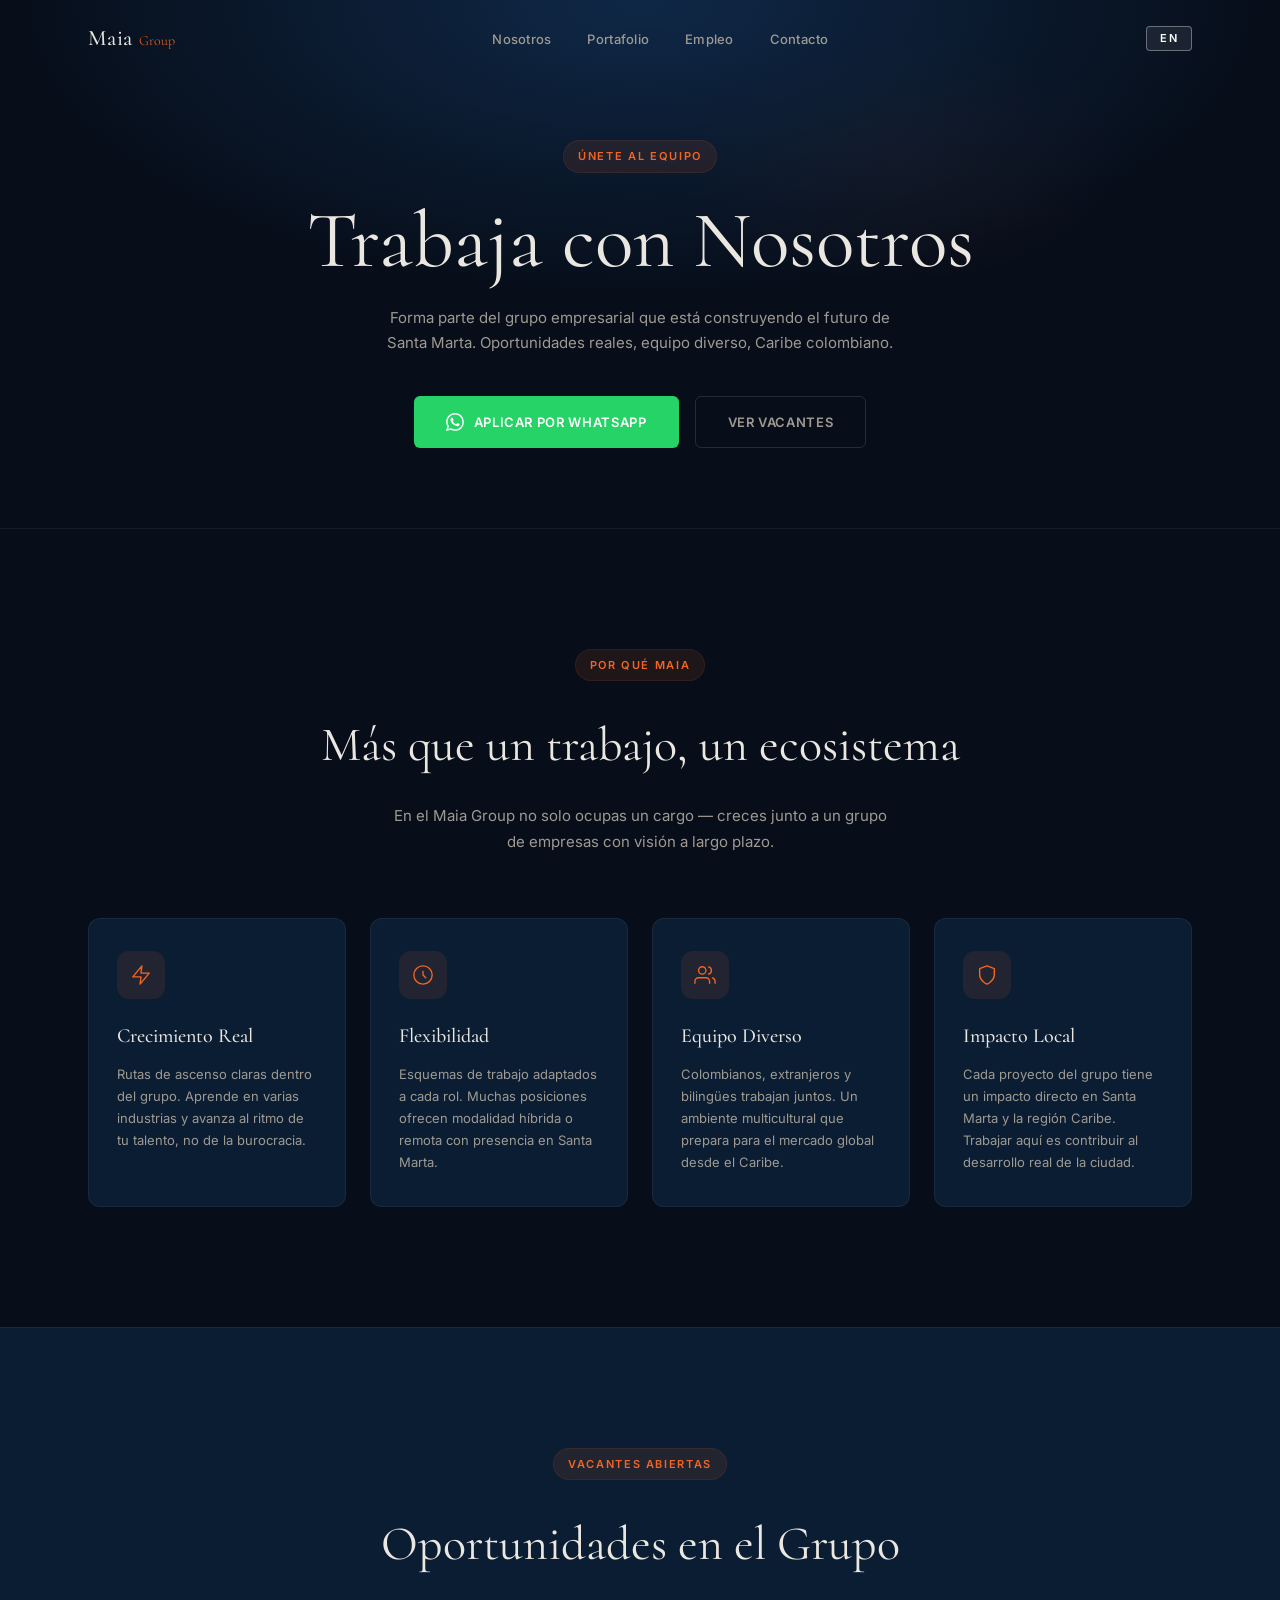
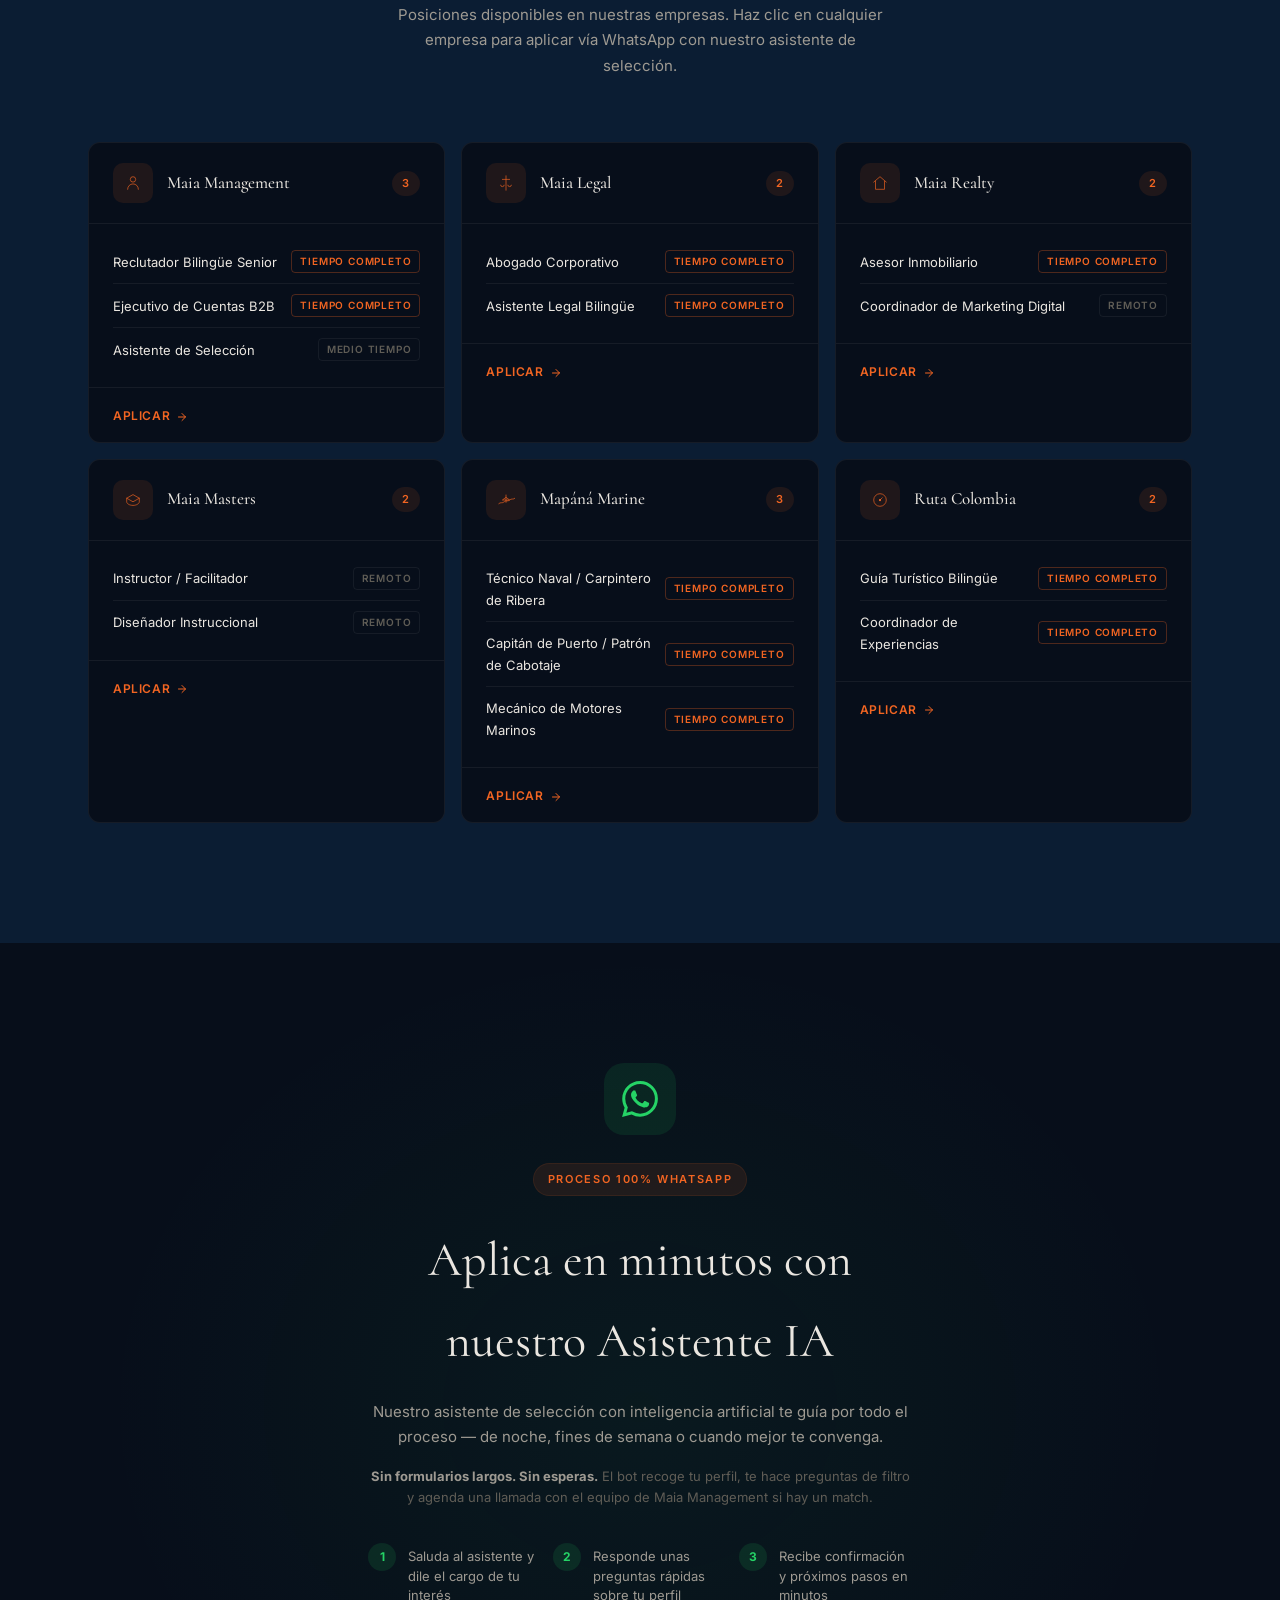
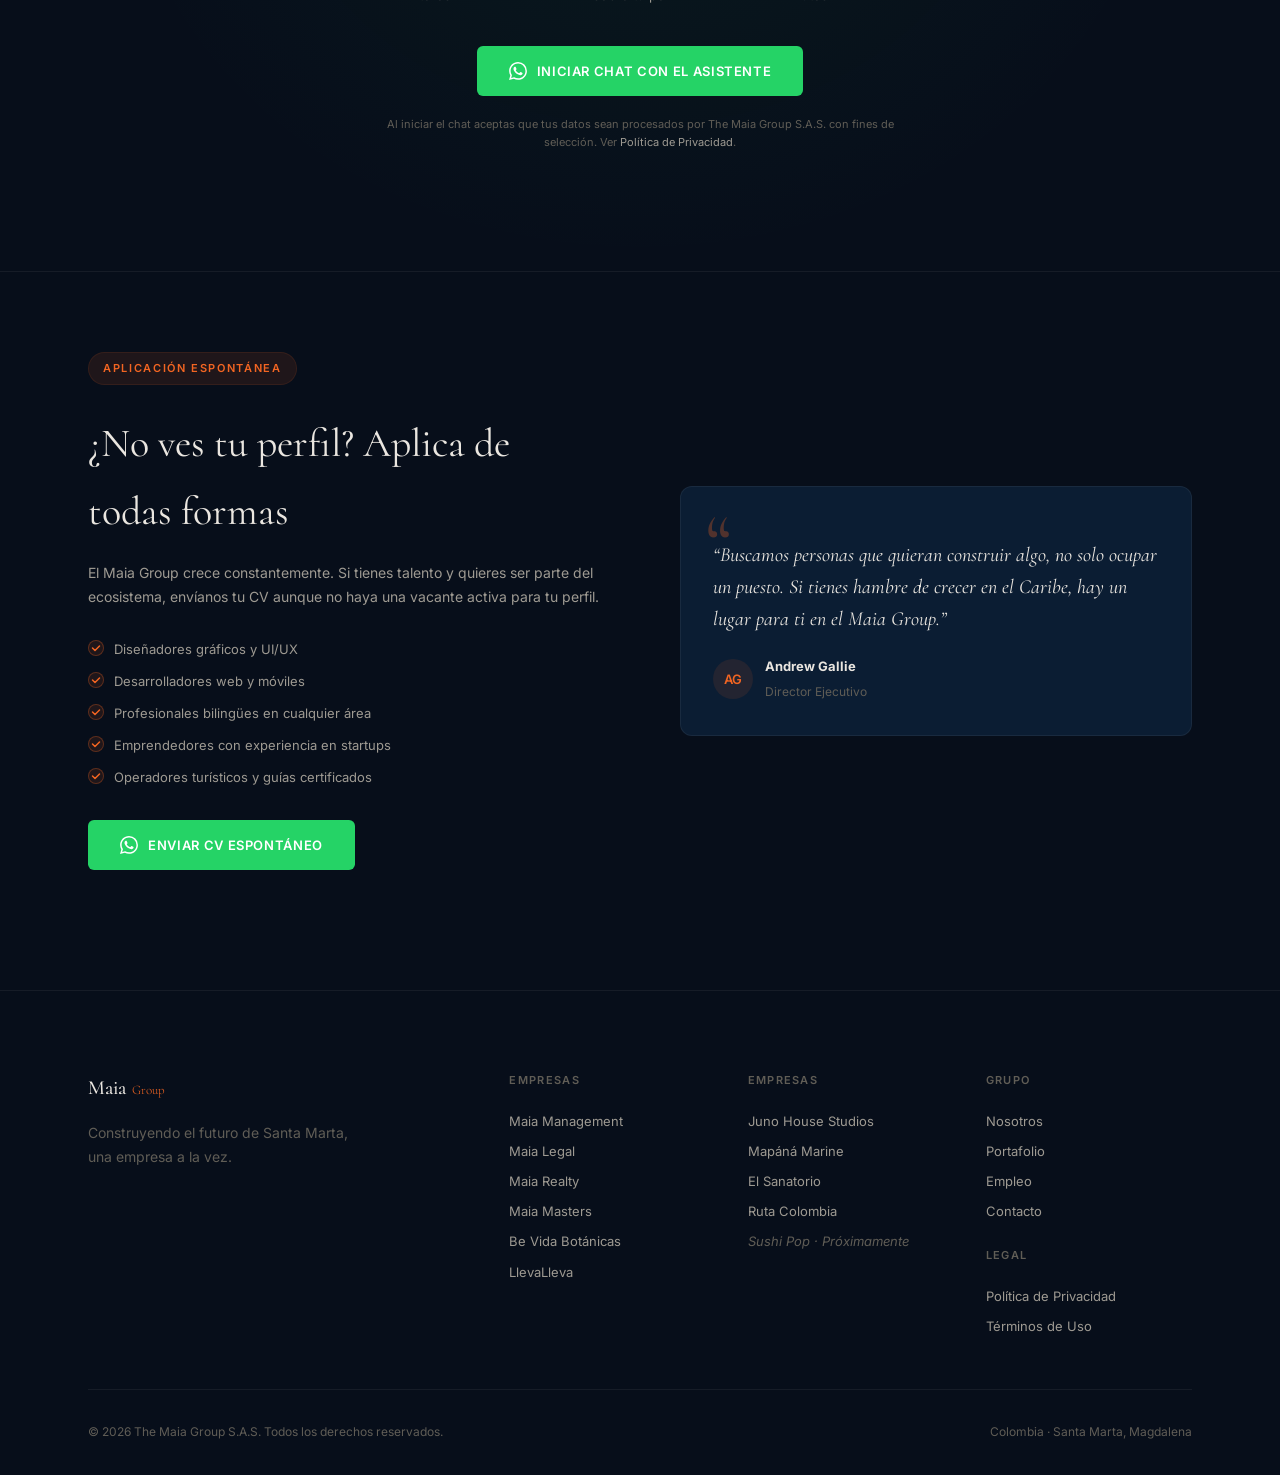
==== careers.html @ a06a13f7 "feat: add portfolio and careers pages - portfolio.html: 12-card grid (11 brands + 1 coming-soon slot" ====
<!DOCTYPE html>
<html lang="es">
<head>
<meta charset="UTF-8">
<meta name="viewport" content="width=device-width, initial-scale=1.0">
<title>Empleo en The Maia Group | Trabaja con Nosotros</title>
<meta name="description" content="Únete al ecosistema empresarial más dinámico de Santa Marta. Vacantes en talento, legal, bienes raíces, náutica, gastronomía, turismo y más. Aplica vía WhatsApp.">
<meta name="robots" content="index, follow">
<meta name="author" content="The Maia Group S.A.S.">
<link rel="canonical" href="https://the-maia-group.com/careers.html">

<meta property="og:type" content="website">
<meta property="og:title" content="Trabaja con Nosotros — The Maia Group">
<meta property="og:description" content="Únete al grupo empresarial que construye el futuro de Santa Marta. Aplica vía WhatsApp en minutos.">
<meta property="og:url" content="https://the-maia-group.com/careers.html">
<meta property="og:site_name" content="The Maia Group">
<meta property="og:locale" content="es_CO">
<meta property="og:locale:alternate" content="en_US">

<link rel="icon" type="image/svg+xml" href="/favicon.svg">
<meta name="theme-color" content="#0B1D33">

<link rel="preconnect" href="https://fonts.googleapis.com">
<link rel="preconnect" href="https://fonts.gstatic.com" crossorigin>
<link href="https://fonts.googleapis.com/css2?family=Cormorant:ital,wght@0,300;0,400;0,500;0,600;1,300;1,400&family=Inter:wght@300;400;500;600&display=swap" rel="stylesheet">
<link rel="stylesheet" href="css/styles.css">

<style>
/* ── Page Hero ────────────────────────────────────── */
.page-hero {
  padding: 140px 0 80px;
  text-align: center;
  position: relative;
  overflow: hidden;
}
.page-hero__bg {
  position: absolute;
  inset: 0;
  background:
    radial-gradient(ellipse 70% 80% at 50% 0%, var(--navy-700) 0%, transparent 70%),
    radial-gradient(ellipse 30% 40% at 70% 30%, rgba(242,101,34,0.05) 0%, transparent 60%),
    var(--surface-0);
  z-index: 0;
}
.page-hero__content {
  position: relative;
  z-index: 1;
}
.page-hero__title {
  font-family: var(--serif);
  font-size: clamp(40px, 7vw, 80px);
  font-weight: 400;
  color: var(--text-primary);
  line-height: 1.1;
  margin-bottom: 20px;
}
.page-hero__sub {
  font-size: 15px;
  color: var(--text-secondary);
  max-width: 540px;
  margin: 0 auto 40px;
  line-height: 1.7;
}
.hero-cta-row {
  display: flex;
  flex-wrap: wrap;
  gap: 16px;
  justify-content: center;
}

/* ── Buttons ──────────────────────────────────────── */
.btn-primary {
  display: inline-flex;
  align-items: center;
  gap: 10px;
  padding: 14px 32px;
  background: var(--orange);
  color: var(--white);
  font-size: 13px;
  font-weight: 600;
  letter-spacing: 0.05em;
  text-transform: uppercase;
  border-radius: 6px;
  transition: background 0.3s;
}
.btn-primary:hover { background: var(--orange-hover); }
.btn-wa {
  display: inline-flex;
  align-items: center;
  gap: 10px;
  padding: 14px 32px;
  background: #25D366;
  color: var(--white);
  font-size: 13px;
  font-weight: 600;
  letter-spacing: 0.05em;
  text-transform: uppercase;
  border-radius: 6px;
  transition: background 0.3s;
}
.btn-wa:hover { background: #1ebe59; }
.btn-wa svg { width: 18px; height: 18px; flex-shrink: 0; }
.btn-secondary {
  display: inline-flex;
  align-items: center;
  gap: 10px;
  padding: 14px 32px;
  border: 1px solid var(--border-hover);
  color: var(--text-secondary);
  font-size: 13px;
  font-weight: 600;
  letter-spacing: 0.05em;
  text-transform: uppercase;
  border-radius: 6px;
  transition: all 0.3s;
}
.btn-secondary:hover { border-color: var(--orange); color: var(--orange); }

/* ── Why Maia ─────────────────────────────────────── */
.why {
  padding: var(--section-pad) 0;
  border-top: 1px solid var(--border-color);
}
.why__header {
  text-align: center;
  margin-bottom: 64px;
}
.why__title {
  font-family: var(--serif);
  font-size: clamp(28px, 4vw, 48px);
  font-weight: 400;
  color: var(--text-primary);
  margin-bottom: 16px;
}
.why__sub {
  font-size: 15px;
  color: var(--text-secondary);
  max-width: 500px;
  margin: 0 auto;
  line-height: 1.7;
}
.why__grid {
  display: grid;
  grid-template-columns: 1fr;
  gap: 24px;
}
@media (min-width: 600px) { .why__grid { grid-template-columns: repeat(2, 1fr); } }
@media (min-width: 1024px) { .why__grid { grid-template-columns: repeat(4, 1fr); } }
.why-card {
  padding: 32px 28px;
  background: var(--surface-1);
  border: 1px solid var(--border-color);
  border-radius: 12px;
  transition: all 0.3s;
}
.why-card:hover {
  border-color: var(--border-hover);
  transform: translateY(-4px);
}
.why-card__icon {
  width: 48px;
  height: 48px;
  border-radius: 12px;
  background: var(--orange-dim);
  color: var(--orange);
  display: flex;
  align-items: center;
  justify-content: center;
  margin-bottom: 20px;
}
.why-card__icon svg { width: 22px; height: 22px; }
.why-card__title {
  font-family: var(--serif);
  font-size: 20px;
  font-weight: 500;
  color: var(--text-primary);
  margin-bottom: 10px;
}
.why-card__text {
  font-size: 13px;
  color: var(--text-secondary);
  line-height: 1.7;
}

/* ── Openings ─────────────────────────────────────── */
.openings {
  padding: var(--section-pad) 0;
  background: var(--surface-1);
  border-top: 1px solid var(--border-color);
}
.openings__header {
  text-align: center;
  margin-bottom: 64px;
}
.openings__title {
  font-family: var(--serif);
  font-size: clamp(28px, 4vw, 48px);
  font-weight: 400;
  color: var(--text-primary);
  margin-bottom: 16px;
}
.openings__sub {
  font-size: 15px;
  color: var(--text-secondary);
  max-width: 500px;
  margin: 0 auto;
  line-height: 1.7;
}
.openings__grid {
  display: grid;
  grid-template-columns: 1fr;
  gap: 16px;
}
@media (min-width: 768px) { .openings__grid { grid-template-columns: repeat(2, 1fr); } }
@media (min-width: 1024px) { .openings__grid { grid-template-columns: repeat(3, 1fr); } }

.company-jobs {
  background: var(--surface-0);
  border: 1px solid var(--border-color);
  border-radius: 12px;
  overflow: hidden;
  transition: border-color 0.3s;
}
.company-jobs:hover { border-color: var(--border-hover); }
.company-jobs__head {
  display: flex;
  align-items: center;
  gap: 14px;
  padding: 20px 24px;
  border-bottom: 1px solid var(--border-color);
}
.company-jobs__icon {
  width: 40px;
  height: 40px;
  border-radius: 10px;
  background: var(--orange-dim);
  color: var(--orange);
  display: flex;
  align-items: center;
  justify-content: center;
  flex-shrink: 0;
}
.company-jobs__icon svg { width: 18px; height: 18px; }
.company-jobs__name {
  font-family: var(--serif);
  font-size: 17px;
  font-weight: 500;
  color: var(--text-primary);
  flex: 1;
}
.company-jobs__count {
  font-size: 11px;
  font-weight: 600;
  text-transform: uppercase;
  letter-spacing: 0.1em;
  color: var(--orange);
  padding: 3px 10px;
  background: var(--orange-dim);
  border-radius: 20px;
}
.company-jobs__list {
  padding: 16px 24px;
}
.job-item {
  display: flex;
  align-items: center;
  justify-content: space-between;
  padding: 10px 0;
  border-bottom: 1px solid var(--border-color);
  gap: 12px;
}
.job-item:last-child { border-bottom: none; }
.job-item__title {
  font-size: 13px;
  color: var(--text-primary);
  flex: 1;
}
.job-item__type {
  font-size: 10px;
  font-weight: 600;
  text-transform: uppercase;
  letter-spacing: 0.08em;
  color: var(--text-muted);
  padding: 2px 8px;
  border: 1px solid var(--border-color);
  border-radius: 4px;
  flex-shrink: 0;
}
.job-item__type--full { color: var(--orange); border-color: rgba(242,101,34,0.3); }
.company-jobs__footer {
  padding: 14px 24px;
  border-top: 1px solid var(--border-color);
}
.company-jobs__apply {
  display: inline-flex;
  align-items: center;
  gap: 6px;
  font-size: 12px;
  font-weight: 600;
  letter-spacing: 0.05em;
  text-transform: uppercase;
  color: var(--orange);
  transition: gap 0.3s;
}
.company-jobs__apply:hover { gap: 10px; }
.company-jobs__apply svg { width: 12px; height: 12px; }

/* ── WhatsApp CTA ─────────────────────────────────── */
.wa-cta {
  padding: var(--section-pad) 0;
  text-align: center;
  position: relative;
  overflow: hidden;
}
.wa-cta__bg {
  position: absolute;
  inset: 0;
  background: radial-gradient(ellipse 60% 70% at 50% 50%, rgba(37,211,102,0.06) 0%, transparent 70%), var(--surface-0);
  z-index: 0;
}
.wa-cta__inner {
  position: relative;
  z-index: 1;
  max-width: 640px;
  margin: 0 auto;
}
.wa-cta__icon {
  width: 72px;
  height: 72px;
  border-radius: 20px;
  background: rgba(37,211,102,0.1);
  color: #25D366;
  display: flex;
  align-items: center;
  justify-content: center;
  margin: 0 auto 28px;
}
.wa-cta__icon svg { width: 36px; height: 36px; }
.wa-cta__title {
  font-family: var(--serif);
  font-size: clamp(28px, 4vw, 48px);
  font-weight: 400;
  color: var(--text-primary);
  margin-bottom: 16px;
}
.wa-cta__sub {
  font-size: 15px;
  color: var(--text-secondary);
  line-height: 1.7;
  margin-bottom: 16px;
}
.wa-cta__note {
  font-size: 13px;
  color: var(--text-muted);
  line-height: 1.6;
  margin-bottom: 36px;
}
.wa-cta__note strong { color: var(--text-secondary); }
.wa-cta__steps {
  display: flex;
  flex-direction: column;
  gap: 12px;
  margin-bottom: 40px;
  text-align: left;
}
@media (min-width: 540px) {
  .wa-cta__steps { flex-direction: row; justify-content: center; }
}
.wa-step {
  display: flex;
  align-items: flex-start;
  gap: 12px;
  flex: 1;
  max-width: 180px;
}
.wa-step__num {
  flex-shrink: 0;
  width: 28px;
  height: 28px;
  border-radius: 50%;
  background: rgba(37,211,102,0.12);
  color: #25D366;
  font-size: 12px;
  font-weight: 700;
  display: flex;
  align-items: center;
  justify-content: center;
}
.wa-step__text {
  font-size: 13px;
  color: var(--text-secondary);
  line-height: 1.5;
  padding-top: 4px;
}
.wa-cta__disclaimer {
  font-size: 11px;
  color: var(--text-muted);
  margin-top: 20px;
  line-height: 1.6;
}

/* ── Open Application ─────────────────────────────── */
.open-app {
  padding: 80px 0 var(--section-pad);
  border-top: 1px solid var(--border-color);
}
.open-app__grid {
  display: grid;
  gap: 48px;
}
@media (min-width: 768px) {
  .open-app__grid {
    grid-template-columns: 1fr 1fr;
    gap: 80px;
    align-items: center;
  }
}
.open-app__content {}
.open-app__title {
  font-family: var(--serif);
  font-size: clamp(26px, 3.5vw, 40px);
  font-weight: 400;
  color: var(--text-primary);
  margin-bottom: 16px;
}
.open-app__text {
  font-size: 14px;
  color: var(--text-secondary);
  line-height: 1.75;
  margin-bottom: 28px;
}
.open-app__checklist {
  list-style: none;
  display: flex;
  flex-direction: column;
  gap: 10px;
  margin-bottom: 32px;
}
.open-app__checklist li {
  display: flex;
  align-items: flex-start;
  gap: 10px;
  font-size: 13px;
  color: var(--text-secondary);
}
.open-app__checklist li::before {
  content: '';
  flex-shrink: 0;
  width: 16px;
  height: 16px;
  border-radius: 50%;
  background: var(--orange-dim);
  border: 1px solid rgba(242,101,34,0.3);
  margin-top: 2px;
  background-image: url("data:image/svg+xml,%3Csvg viewBox='0 0 12 12' fill='none' xmlns='http://www.w3.org/2000/svg'%3E%3Cpath d='M2.5 6l2.5 2.5 4.5-4.5' stroke='%23F26522' stroke-width='1.5' stroke-linecap='round' stroke-linejoin='round'/%3E%3C/svg%3E");
  background-size: 12px 12px;
  background-position: center;
  background-repeat: no-repeat;
}
.open-app__quote {
  padding: 32px;
  background: var(--surface-1);
  border: 1px solid var(--border-color);
  border-radius: 12px;
  position: relative;
}
.open-app__quote::before {
  content: '\201C';
  font-family: var(--serif);
  font-size: 80px;
  line-height: 1;
  color: var(--orange);
  opacity: 0.3;
  position: absolute;
  top: 16px;
  left: 24px;
}
.open-app__quote-text {
  font-family: var(--serif);
  font-size: 20px;
  font-weight: 400;
  font-style: italic;
  color: var(--text-primary);
  line-height: 1.6;
  margin-bottom: 20px;
  padding-top: 20px;
}
.open-app__quote-author {
  display: flex;
  align-items: center;
  gap: 12px;
}
.open-app__quote-avatar {
  width: 40px;
  height: 40px;
  border-radius: 50%;
  background: var(--orange-dim);
  color: var(--orange);
  font-size: 13px;
  font-weight: 600;
  display: flex;
  align-items: center;
  justify-content: center;
  font-family: var(--sans);
}
.open-app__quote-info strong {
  display: block;
  font-size: 13px;
  color: var(--text-primary);
}
.open-app__quote-info span {
  font-size: 12px;
  color: var(--text-muted);
}
</style>
</head>
<body>

<!-- Navigation -->
<nav class="nav" id="nav">
  <div class="nav__inner">
    <a href="/" class="nav__logo">
      <span class="nav__logo-the">The</span>
      <span class="nav__logo-maia">Maia</span>
      <span class="nav__logo-group">Group</span>
    </a>
    <div class="nav__links" id="navLinks">
      <a href="/#nosotros" class="nav__link" data-i18n="nav.about">Nosotros</a>
      <a href="/portfolio.html" class="nav__link" data-i18n="nav.portfolio">Portafolio</a>
      <a href="/careers.html" class="nav__link nav__link--active" data-i18n="nav.careers">Empleo</a>
      <a href="/#contacto" class="nav__link" data-i18n="nav.contact">Contacto</a>
    </div>
    <div class="nav__actions">
      <button class="nav__lang" id="langToggle" aria-label="Switch language">EN</button>
      <button class="nav__toggle" id="navToggle" aria-label="Abrir menú">
        <span></span><span></span><span></span>
      </button>
    </div>
  </div>
</nav>

<!-- Page Hero -->
<header class="page-hero">
  <div class="page-hero__bg"></div>
  <div class="page-hero__content container">
    <span class="section-tag" data-i18n="careers.tag">Únete al Equipo</span>
    <h1 class="page-hero__title" data-i18n="careers.title">Trabaja con Nosotros</h1>
    <p class="page-hero__sub" data-i18n="careers.sub">Forma parte del grupo empresarial que está construyendo el futuro de Santa Marta. Oportunidades reales, equipo diverso, Caribe colombiano.</p>
    <div class="hero-cta-row">
      <a href="#aplicar" class="btn-wa" id="heroWaBtn">
        <svg viewBox="0 0 24 24" fill="currentColor" xmlns="http://www.w3.org/2000/svg">
          <path d="M17.472 14.382c-.297-.149-1.758-.867-2.03-.967-.273-.099-.471-.148-.67.15-.197.297-.767.966-.94 1.164-.173.199-.347.223-.644.075-.297-.15-1.255-.463-2.39-1.475-.883-.788-1.48-1.761-1.653-2.059-.173-.297-.018-.458.13-.606.134-.133.298-.347.446-.52.149-.174.198-.298.298-.497.099-.198.05-.371-.025-.52-.075-.149-.669-1.612-.916-2.207-.242-.579-.487-.5-.669-.51-.173-.008-.371-.01-.57-.01-.198 0-.52.074-.792.372-.272.297-1.04 1.016-1.04 2.479 0 1.462 1.065 2.875 1.213 3.074.149.198 2.096 3.2 5.077 4.487.709.306 1.262.489 1.694.625.712.227 1.36.195 1.871.118.571-.085 1.758-.719 2.006-1.413.248-.694.248-1.289.173-1.413-.074-.124-.272-.198-.57-.347m-5.421 7.403h-.004a9.87 9.87 0 01-5.031-1.378l-.361-.214-3.741.982.998-3.648-.235-.374a9.86 9.86 0 01-1.51-5.26c.001-5.45 4.436-9.884 9.888-9.884 2.64 0 5.122 1.03 6.988 2.898a9.825 9.825 0 012.893 6.994c-.003 5.45-4.437 9.884-9.885 9.884m8.413-18.297A11.815 11.815 0 0012.05 0C5.495 0 .16 5.335.157 11.892c0 2.096.547 4.142 1.588 5.945L.057 24l6.305-1.654a11.882 11.882 0 005.683 1.448h.005c6.554 0 11.89-5.335 11.893-11.893a11.821 11.821 0 00-3.48-8.413z"/>
        </svg>
        <span data-i18n="careers.cta.wa">Aplicar por WhatsApp</span>
      </a>
      <a href="#vacantes" class="btn-secondary">
        <span data-i18n="careers.cta.browse">Ver Vacantes</span>
      </a>
    </div>
  </div>
</header>

<!-- Why Maia -->
<section class="why" id="por-que">
  <div class="container">
    <div class="why__header">
      <span class="section-tag" data-i18n="why.tag">Por Qué Maia</span>
      <h2 class="why__title" data-i18n="why.title">Más que un trabajo, un ecosistema</h2>
      <p class="why__sub" data-i18n="why.sub">En el Maia Group no solo ocupas un cargo — creces junto a un grupo de empresas con visión a largo plazo.</p>
    </div>
    <div class="why__grid">

      <div class="why-card">
        <div class="why-card__icon">
          <svg viewBox="0 0 24 24" fill="none" stroke="currentColor" stroke-width="1.5" stroke-linecap="round" stroke-linejoin="round">
            <path d="M13 2L3 14h9l-1 8 10-12h-9l1-8z"/>
          </svg>
        </div>
        <h3 class="why-card__title" data-i18n="why.card1.title">Crecimiento Real</h3>
        <p class="why-card__text" data-i18n="why.card1.text">Rutas de ascenso claras dentro del grupo. Aprende en varias industrias y avanza al ritmo de tu talento, no de la burocracia.</p>
      </div>

      <div class="why-card">
        <div class="why-card__icon">
          <svg viewBox="0 0 24 24" fill="none" stroke="currentColor" stroke-width="1.5" stroke-linecap="round" stroke-linejoin="round">
            <circle cx="12" cy="12" r="10"/>
            <path d="M12 8v4l3 3"/>
          </svg>
        </div>
        <h3 class="why-card__title" data-i18n="why.card2.title">Flexibilidad</h3>
        <p class="why-card__text" data-i18n="why.card2.text">Esquemas de trabajo adaptados a cada rol. Muchas posiciones ofrecen modalidad híbrida o remota con presencia en Santa Marta.</p>
      </div>

      <div class="why-card">
        <div class="why-card__icon">
          <svg viewBox="0 0 24 24" fill="none" stroke="currentColor" stroke-width="1.5" stroke-linecap="round" stroke-linejoin="round">
            <path d="M17 21v-2a4 4 0 00-4-4H5a4 4 0 00-4 4v2"/>
            <circle cx="9" cy="7" r="4"/>
            <path d="M23 21v-2a4 4 0 00-3-3.87M16 3.13a4 4 0 010 7.75"/>
          </svg>
        </div>
        <h3 class="why-card__title" data-i18n="why.card3.title">Equipo Diverso</h3>
        <p class="why-card__text" data-i18n="why.card3.text">Colombianos, extranjeros y bilingües trabajan juntos. Un ambiente multicultural que prepara para el mercado global desde el Caribe.</p>
      </div>

      <div class="why-card">
        <div class="why-card__icon">
          <svg viewBox="0 0 24 24" fill="none" stroke="currentColor" stroke-width="1.5" stroke-linecap="round" stroke-linejoin="round">
            <path d="M12 22s8-4 8-10V5l-8-3-8 3v7c0 6 8 10 8 10z"/>
          </svg>
        </div>
        <h3 class="why-card__title" data-i18n="why.card4.title">Impacto Local</h3>
        <p class="why-card__text" data-i18n="why.card4.text">Cada proyecto del grupo tiene un impacto directo en Santa Marta y la región Caribe. Trabajar aquí es contribuir al desarrollo real de la ciudad.</p>
      </div>

    </div>
  </div>
</section>

<!-- Job Openings -->
<section class="openings" id="vacantes">
  <div class="container">
    <div class="openings__header">
      <span class="section-tag" data-i18n="openings.tag">Vacantes Abiertas</span>
      <h2 class="openings__title" data-i18n="openings.title">Oportunidades en el Grupo</h2>
      <p class="openings__sub" data-i18n="openings.sub">Posiciones disponibles en nuestras empresas. Haz clic en cualquier empresa para aplicar vía WhatsApp con nuestro asistente de selección.</p>
    </div>
    <div class="openings__grid">

      <!-- Maia Management -->
      <div class="company-jobs">
        <div class="company-jobs__head">
          <div class="company-jobs__icon">
            <svg viewBox="0 0 40 40" fill="none"><circle cx="20" cy="12" r="6" stroke="currentColor" stroke-width="1.5"/><path d="M8 34c0-6.627 5.373-12 12-12s12 5.373 12 12" stroke="currentColor" stroke-width="1.5" stroke-linecap="round"/></svg>
          </div>
          <span class="company-jobs__name">Maia Management</span>
          <span class="company-jobs__count">3</span>
        </div>
        <div class="company-jobs__list">
          <div class="job-item">
            <span class="job-item__title" data-i18n="job.mgmt.1">Reclutador Bilingüe Senior</span>
            <span class="job-item__type job-item__type--full" data-i18n="job.type.full">Tiempo Completo</span>
          </div>
          <div class="job-item">
            <span class="job-item__title" data-i18n="job.mgmt.2">Ejecutivo de Cuentas B2B</span>
            <span class="job-item__type job-item__type--full" data-i18n="job.type.full">Tiempo Completo</span>
          </div>
          <div class="job-item">
            <span class="job-item__title" data-i18n="job.mgmt.3">Asistente de Selección</span>
            <span class="job-item__type" data-i18n="job.type.part">Medio Tiempo</span>
          </div>
        </div>
        <div class="company-jobs__footer">
          <a href="#aplicar" class="company-jobs__apply">
            <span data-i18n="openings.apply">Aplicar</span>
            <svg viewBox="0 0 24 24" fill="none" stroke="currentColor" stroke-width="2" stroke-linecap="round" stroke-linejoin="round"><path d="M5 12h14M12 5l7 7-7 7"/></svg>
          </a>
        </div>
      </div>

      <!-- Maia Legal -->
      <div class="company-jobs">
        <div class="company-jobs__head">
          <div class="company-jobs__icon">
            <svg viewBox="0 0 40 40" fill="none"><path d="M20 4v32M12 12h16" stroke="currentColor" stroke-width="1.5" stroke-linecap="round"/><path d="M8 24a4 4 0 008 0M24 24a4 4 0 008 0" stroke="currentColor" stroke-width="1.5"/></svg>
          </div>
          <span class="company-jobs__name">Maia Legal</span>
          <span class="company-jobs__count">2</span>
        </div>
        <div class="company-jobs__list">
          <div class="job-item">
            <span class="job-item__title" data-i18n="job.legal.1">Abogado Corporativo</span>
            <span class="job-item__type job-item__type--full" data-i18n="job.type.full">Tiempo Completo</span>
          </div>
          <div class="job-item">
            <span class="job-item__title" data-i18n="job.legal.2">Asistente Legal Bilingüe</span>
            <span class="job-item__type job-item__type--full" data-i18n="job.type.full">Tiempo Completo</span>
          </div>
        </div>
        <div class="company-jobs__footer">
          <a href="#aplicar" class="company-jobs__apply">
            <span data-i18n="openings.apply">Aplicar</span>
            <svg viewBox="0 0 24 24" fill="none" stroke="currentColor" stroke-width="2" stroke-linecap="round" stroke-linejoin="round"><path d="M5 12h14M12 5l7 7-7 7"/></svg>
          </a>
        </div>
      </div>

      <!-- Maia Realty -->
      <div class="company-jobs">
        <div class="company-jobs__head">
          <div class="company-jobs__icon">
            <svg viewBox="0 0 40 40" fill="none"><path d="M6 18L20 6l14 12" stroke="currentColor" stroke-width="1.5" stroke-linecap="round" stroke-linejoin="round"/><path d="M10 16v18h20V16" stroke="currentColor" stroke-width="1.5" stroke-linecap="round"/></svg>
          </div>
          <span class="company-jobs__name">Maia Realty</span>
          <span class="company-jobs__count">2</span>
        </div>
        <div class="company-jobs__list">
          <div class="job-item">
            <span class="job-item__title" data-i18n="job.realty.1">Asesor Inmobiliario</span>
            <span class="job-item__type job-item__type--full" data-i18n="job.type.full">Tiempo Completo</span>
          </div>
          <div class="job-item">
            <span class="job-item__title" data-i18n="job.realty.2">Coordinador de Marketing Digital</span>
            <span class="job-item__type" data-i18n="job.type.remote">Remoto</span>
          </div>
        </div>
        <div class="company-jobs__footer">
          <a href="#aplicar" class="company-jobs__apply">
            <span data-i18n="openings.apply">Aplicar</span>
            <svg viewBox="0 0 24 24" fill="none" stroke="currentColor" stroke-width="2" stroke-linecap="round" stroke-linejoin="round"><path d="M5 12h14M12 5l7 7-7 7"/></svg>
          </a>
        </div>
      </div>

      <!-- Maia Masters -->
      <div class="company-jobs">
        <div class="company-jobs__head">
          <div class="company-jobs__icon">
            <svg viewBox="0 0 40 40" fill="none"><path d="M20 8l-14 8 14 8 14-8-14-8z" stroke="currentColor" stroke-width="1.5" stroke-linejoin="round"/><path d="M6 16v8c0 4 6.268 8 14 8s14-4 14-8v-8" stroke="currentColor" stroke-width="1.5" stroke-linecap="round"/></svg>
          </div>
          <span class="company-jobs__name">Maia Masters</span>
          <span class="company-jobs__count">2</span>
        </div>
        <div class="company-jobs__list">
          <div class="job-item">
            <span class="job-item__title" data-i18n="job.masters.1">Instructor / Facilitador</span>
            <span class="job-item__type" data-i18n="job.type.remote">Remoto</span>
          </div>
          <div class="job-item">
            <span class="job-item__title" data-i18n="job.masters.2">Diseñador Instruccional</span>
            <span class="job-item__type" data-i18n="job.type.remote">Remoto</span>
          </div>
        </div>
        <div class="company-jobs__footer">
          <a href="#aplicar" class="company-jobs__apply">
            <span data-i18n="openings.apply">Aplicar</span>
            <svg viewBox="0 0 24 24" fill="none" stroke="currentColor" stroke-width="2" stroke-linecap="round" stroke-linejoin="round"><path d="M5 12h14M12 5l7 7-7 7"/></svg>
          </a>
        </div>
      </div>

      <!-- Mapaná Marine -->
      <div class="company-jobs">
        <div class="company-jobs__head">
          <div class="company-jobs__icon">
            <svg viewBox="0 0 40 40" fill="none"><path d="M4 28c4-4 8 0 12-4s8 0 12-4 8 0 12-4" stroke="currentColor" stroke-width="1.5" stroke-linecap="round"/><path d="M20 8v18M20 14l8 6H12l8-6z" stroke="currentColor" stroke-width="1.5" stroke-linejoin="round"/></svg>
          </div>
          <span class="company-jobs__name">Mapa&#769;na&#769; Marine</span>
          <span class="company-jobs__count">3</span>
        </div>
        <div class="company-jobs__list">
          <div class="job-item">
            <span class="job-item__title" data-i18n="job.marine.1">Técnico Naval / Carpintero de Ribera</span>
            <span class="job-item__type job-item__type--full" data-i18n="job.type.full">Tiempo Completo</span>
          </div>
          <div class="job-item">
            <span class="job-item__title" data-i18n="job.marine.2">Capitán de Puerto / Patrón de Cabotaje</span>
            <span class="job-item__type job-item__type--full" data-i18n="job.type.full">Tiempo Completo</span>
          </div>
          <div class="job-item">
            <span class="job-item__title" data-i18n="job.marine.3">Mecánico de Motores Marinos</span>
            <span class="job-item__type job-item__type--full" data-i18n="job.type.full">Tiempo Completo</span>
          </div>
        </div>
        <div class="company-jobs__footer">
          <a href="#aplicar" class="company-jobs__apply">
            <span data-i18n="openings.apply">Aplicar</span>
            <svg viewBox="0 0 24 24" fill="none" stroke="currentColor" stroke-width="2" stroke-linecap="round" stroke-linejoin="round"><path d="M5 12h14M12 5l7 7-7 7"/></svg>
          </a>
        </div>
      </div>

      <!-- Ruta Colombia -->
      <div class="company-jobs">
        <div class="company-jobs__head">
          <div class="company-jobs__icon">
            <svg viewBox="0 0 40 40" fill="none"><circle cx="20" cy="20" r="14" stroke="currentColor" stroke-width="1.5"/><circle cx="20" cy="20" r="2.5" fill="currentColor"/><path d="M20 20l5-5" stroke="currentColor" stroke-width="1.5" stroke-linecap="round"/></svg>
          </div>
          <span class="company-jobs__name">Ruta Colombia</span>
          <span class="company-jobs__count">2</span>
        </div>
        <div class="company-jobs__list">
          <div class="job-item">
            <span class="job-item__title" data-i18n="job.ruta.1">Guía Turístico Bilingüe</span>
            <span class="job-item__type job-item__type--full" data-i18n="job.type.full">Tiempo Completo</span>
          </div>
          <div class="job-item">
            <span class="job-item__title" data-i18n="job.ruta.2">Coordinador de Experiencias</span>
            <span class="job-item__type job-item__type--full" data-i18n="job.type.full">Tiempo Completo</span>
          </div>
        </div>
        <div class="company-jobs__footer">
          <a href="#aplicar" class="company-jobs__apply">
            <span data-i18n="openings.apply">Aplicar</span>
            <svg viewBox="0 0 24 24" fill="none" stroke="currentColor" stroke-width="2" stroke-linecap="round" stroke-linejoin="round"><path d="M5 12h14M12 5l7 7-7 7"/></svg>
          </a>
        </div>
      </div>

    </div>
  </div>
</section>

<!-- WhatsApp AI CTA -->
<section class="wa-cta" id="aplicar">
  <div class="wa-cta__bg"></div>
  <div class="wa-cta__inner container">
    <div class="wa-cta__icon">
      <svg viewBox="0 0 24 24" fill="currentColor" xmlns="http://www.w3.org/2000/svg">
        <path d="M17.472 14.382c-.297-.149-1.758-.867-2.03-.967-.273-.099-.471-.148-.67.15-.197.297-.767.966-.94 1.164-.173.199-.347.223-.644.075-.297-.15-1.255-.463-2.39-1.475-.883-.788-1.48-1.761-1.653-2.059-.173-.297-.018-.458.13-.606.134-.133.298-.347.446-.52.149-.174.198-.298.298-.497.099-.198.05-.371-.025-.52-.075-.149-.669-1.612-.916-2.207-.242-.579-.487-.5-.669-.51-.173-.008-.371-.01-.57-.01-.198 0-.52.074-.792.372-.272.297-1.04 1.016-1.04 2.479 0 1.462 1.065 2.875 1.213 3.074.149.198 2.096 3.2 5.077 4.487.709.306 1.262.489 1.694.625.712.227 1.36.195 1.871.118.571-.085 1.758-.719 2.006-1.413.248-.694.248-1.289.173-1.413-.074-.124-.272-.198-.57-.347m-5.421 7.403h-.004a9.87 9.87 0 01-5.031-1.378l-.361-.214-3.741.982.998-3.648-.235-.374a9.86 9.86 0 01-1.51-5.26c.001-5.45 4.436-9.884 9.888-9.884 2.64 0 5.122 1.03 6.988 2.898a9.825 9.825 0 012.893 6.994c-.003 5.45-4.437 9.884-9.885 9.884m8.413-18.297A11.815 11.815 0 0012.05 0C5.495 0 .16 5.335.157 11.892c0 2.096.547 4.142 1.588 5.945L.057 24l6.305-1.654a11.882 11.882 0 005.683 1.448h.005c6.554 0 11.89-5.335 11.893-11.893a11.821 11.821 0 00-3.48-8.413z"/>
      </svg>
    </div>
    <span class="section-tag" data-i18n="wa.tag">Proceso 100% WhatsApp</span>
    <h2 class="wa-cta__title" data-i18n="wa.title">Aplica en minutos con nuestro Asistente IA</h2>
    <p class="wa-cta__sub" data-i18n="wa.sub">Nuestro asistente de selección con inteligencia artificial te guía por todo el proceso — de noche, fines de semana o cuando mejor te convenga.</p>
    <p class="wa-cta__note" data-i18n="wa.note"><strong>Sin formularios largos. Sin esperas.</strong> El bot recoge tu perfil, te hace preguntas de filtro y agenda una llamada con el equipo de Maia Management si hay un match.</p>
    <div class="wa-cta__steps">
      <div class="wa-step">
        <div class="wa-step__num">1</div>
        <p class="wa-step__text" data-i18n="wa.step1">Saluda al asistente y dile el cargo de tu interés</p>
      </div>
      <div class="wa-step">
        <div class="wa-step__num">2</div>
        <p class="wa-step__text" data-i18n="wa.step2">Responde unas preguntas rápidas sobre tu perfil</p>
      </div>
      <div class="wa-step">
        <div class="wa-step__num">3</div>
        <p class="wa-step__text" data-i18n="wa.step3">Recibe confirmación y próximos pasos en minutos</p>
      </div>
    </div>
    <a href="#" class="btn-wa" id="mainWaBtn">
      <svg viewBox="0 0 24 24" fill="currentColor" width="20" height="20">
        <path d="M17.472 14.382c-.297-.149-1.758-.867-2.03-.967-.273-.099-.471-.148-.67.15-.197.297-.767.966-.94 1.164-.173.199-.347.223-.644.075-.297-.15-1.255-.463-2.39-1.475-.883-.788-1.48-1.761-1.653-2.059-.173-.297-.018-.458.13-.606.134-.133.298-.347.446-.52.149-.174.198-.298.298-.497.099-.198.05-.371-.025-.52-.075-.149-.669-1.612-.916-2.207-.242-.579-.487-.5-.669-.51-.173-.008-.371-.01-.57-.01-.198 0-.52.074-.792.372-.272.297-1.04 1.016-1.04 2.479 0 1.462 1.065 2.875 1.213 3.074.149.198 2.096 3.2 5.077 4.487.709.306 1.262.489 1.694.625.712.227 1.36.195 1.871.118.571-.085 1.758-.719 2.006-1.413.248-.694.248-1.289.173-1.413-.074-.124-.272-.198-.57-.347m-5.421 7.403h-.004a9.87 9.87 0 01-5.031-1.378l-.361-.214-3.741.982.998-3.648-.235-.374a9.86 9.86 0 01-1.51-5.26c.001-5.45 4.436-9.884 9.888-9.884 2.64 0 5.122 1.03 6.988 2.898a9.825 9.825 0 012.893 6.994c-.003 5.45-4.437 9.884-9.885 9.884m8.413-18.297A11.815 11.815 0 0012.05 0C5.495 0 .16 5.335.157 11.892c0 2.096.547 4.142 1.588 5.945L.057 24l6.305-1.654a11.882 11.882 0 005.683 1.448h.005c6.554 0 11.89-5.335 11.893-11.893a11.821 11.821 0 00-3.48-8.413z"/>
      </svg>
      <span data-i18n="wa.btn">Iniciar Chat con el Asistente</span>
    </a>
    <p class="wa-cta__disclaimer" data-i18n="wa.disclaimer">Al iniciar el chat aceptas que tus datos sean procesados por The Maia Group S.A.S. con fines de selección. Ver <a href="/privacidad.html" style="color:var(--text-secondary)">Política de Privacidad</a>.</p>
  </div>
</section>

<!-- Open Application -->
<section class="open-app">
  <div class="container">
    <div class="open-app__grid">
      <div class="open-app__content">
        <span class="section-tag" data-i18n="openapp.tag">Aplicación Espontánea</span>
        <h2 class="open-app__title" data-i18n="openapp.title">¿No ves tu perfil? Aplica de todas formas</h2>
        <p class="open-app__text" data-i18n="openapp.text">El Maia Group crece constantemente. Si tienes talento y quieres ser parte del ecosistema, envíanos tu CV aunque no haya una vacante activa para tu perfil.</p>
        <ul class="open-app__checklist">
          <li data-i18n="openapp.item1">Diseñadores gráficos y UI/UX</li>
          <li data-i18n="openapp.item2">Desarrolladores web y móviles</li>
          <li data-i18n="openapp.item3">Profesionales bilingües en cualquier área</li>
          <li data-i18n="openapp.item4">Emprendedores con experiencia en startups</li>
          <li data-i18n="openapp.item5">Operadores turísticos y guías certificados</li>
        </ul>
        <a href="#aplicar" class="btn-wa">
          <svg viewBox="0 0 24 24" fill="currentColor" width="18" height="18">
            <path d="M17.472 14.382c-.297-.149-1.758-.867-2.03-.967-.273-.099-.471-.148-.67.15-.197.297-.767.966-.94 1.164-.173.199-.347.223-.644.075-.297-.15-1.255-.463-2.39-1.475-.883-.788-1.48-1.761-1.653-2.059-.173-.297-.018-.458.13-.606.134-.133.298-.347.446-.52.149-.174.198-.298.298-.497.099-.198.05-.371-.025-.52-.075-.149-.669-1.612-.916-2.207-.242-.579-.487-.5-.669-.51-.173-.008-.371-.01-.57-.01-.198 0-.52.074-.792.372-.272.297-1.04 1.016-1.04 2.479 0 1.462 1.065 2.875 1.213 3.074.149.198 2.096 3.2 5.077 4.487.709.306 1.262.489 1.694.625.712.227 1.36.195 1.871.118.571-.085 1.758-.719 2.006-1.413.248-.694.248-1.289.173-1.413-.074-.124-.272-.198-.57-.347m-5.421 7.403h-.004a9.87 9.87 0 01-5.031-1.378l-.361-.214-3.741.982.998-3.648-.235-.374a9.86 9.86 0 01-1.51-5.26c.001-5.45 4.436-9.884 9.888-9.884 2.64 0 5.122 1.03 6.988 2.898a9.825 9.825 0 012.893 6.994c-.003 5.45-4.437 9.884-9.885 9.884m8.413-18.297A11.815 11.815 0 0012.05 0C5.495 0 .16 5.335.157 11.892c0 2.096.547 4.142 1.588 5.945L.057 24l6.305-1.654a11.882 11.882 0 005.683 1.448h.005c6.554 0 11.89-5.335 11.893-11.893a11.821 11.821 0 00-3.48-8.413z"/>
          </svg>
          <span data-i18n="openapp.cta">Enviar CV Espontáneo</span>
        </a>
      </div>
      <div>
        <div class="open-app__quote">
          <p class="open-app__quote-text" data-i18n="openapp.quote">"Buscamos personas que quieran construir algo, no solo ocupar un puesto. Si tienes hambre de crecer en el Caribe, hay un lugar para ti en el Maia Group."</p>
          <div class="open-app__quote-author">
            <div class="open-app__quote-avatar">AG</div>
            <div class="open-app__quote-info">
              <strong>Andrew Gallie</strong>
              <span data-i18n="leadership.ceo">Director Ejecutivo</span>
            </div>
          </div>
        </div>
      </div>
    </div>
  </div>
</section>

<!-- Footer -->
<footer class="footer">
  <div class="container">
    <div class="footer__top">
      <div class="footer__brand">
        <a href="/" class="footer__logo">
          <span class="footer__logo-the">The</span>
          <span class="footer__logo-maia">Maia</span>
          <span class="footer__logo-group">Group</span>
        </a>
        <p class="footer__tagline" data-i18n="footer.tagline">Construyendo el futuro de Santa Marta, una empresa a la vez.</p>
      </div>
      <div class="footer__links">
        <div class="footer__col">
          <h4 data-i18n="footer.companies">Empresas</h4>
          <a href="https://maia-management.com" target="_blank" rel="noopener">Maia Management</a>
          <a href="https://maia-legal.com" target="_blank" rel="noopener">Maia Legal</a>
          <a href="https://maia-realty.com" target="_blank" rel="noopener">Maia Realty</a>
          <a href="https://maia-masters.com" target="_blank" rel="noopener">Maia Masters</a>
          <a href="https://be-vida.com" target="_blank" rel="noopener">Be Vida Bot&#225;nicas</a>
          <a href="https://lleva-lleva.com" target="_blank" rel="noopener">LlevaLleva</a>
        </div>
        <div class="footer__col">
          <h4 data-i18n="footer.companies">Empresas</h4>
          <a href="https://juno-retreats.com" target="_blank" rel="noopener">Juno House Studios</a>
          <a href="https://mapana-marine.com" target="_blank" rel="noopener">Mapa&#769;na&#769; Marine</a>
          <a href="https://el-sanatorio.com" target="_blank" rel="noopener">El Sanatorio</a>
          <a href="https://ruta-colombia.com" target="_blank" rel="noopener">Ruta Colombia</a>
          <span class="footer__soon">Sushi Pop &middot; <em data-i18n="status.soon">Pr&#243;ximamente</em></span>
        </div>
        <div class="footer__col">
          <h4 data-i18n="footer.group">Grupo</h4>
          <a href="/#nosotros" data-i18n="nav.about">Nosotros</a>
          <a href="/portfolio.html" data-i18n="nav.portfolio">Portafolio</a>
          <a href="/careers.html" data-i18n="nav.careers">Empleo</a>
          <a href="/#contacto" data-i18n="nav.contact">Contacto</a>
          <h4 class="footer__col-h4-spacer" data-i18n="footer.legal">Legal</h4>
          <a href="/privacidad.html" data-i18n="footer.privacy">Política de Privacidad</a>
          <a href="/terminos.html" data-i18n="footer.terms">Términos de Uso</a>
        </div>
      </div>
    </div>
    <div class="footer__bottom">
      <p data-i18n="footer.copyright">&copy; 2026 The Maia Group S.A.S. Todos los derechos reservados.</p>
      <p data-i18n="footer.address">Colombia &middot; Santa Marta, Magdalena</p>
    </div>
  </div>
</footer>

<script>
(function () {
  'use strict';

  // ── IMPORTANT: Update this number before going live ──────────────────
  var WHATSAPP_NUMBER = '573000000000';
  var WHATSAPP_MSG_ES = 'Hola%2C%20me%20interesa%20una%20oportunidad%20laboral%20en%20The%20Maia%20Group.';
  var WHATSAPP_MSG_EN = 'Hi%2C%20I%20am%20interested%20in%20a%20job%20opportunity%20at%20The%20Maia%20Group.';

  var translations = {
    es: {
      'nav.about': 'Nosotros',
      'nav.portfolio': 'Portafolio',
      'nav.careers': 'Empleo',
      'nav.contact': 'Contacto',
      'careers.tag': '\u00danete al Equipo',
      'careers.title': 'Trabaja con Nosotros',
      'careers.sub': 'Forma parte del grupo empresarial que est\u00e1 construyendo el futuro de Santa Marta. Oportunidades reales, equipo diverso, Caribe colombiano.',
      'careers.cta.wa': 'Aplicar por WhatsApp',
      'careers.cta.browse': 'Ver Vacantes',
      'why.tag': 'Por Qu\u00e9 Maia',
      'why.title': 'M\u00e1s que un trabajo, un ecosistema',
      'why.sub': 'En el Maia Group no solo ocupas un cargo \u2014 creces junto a un grupo de empresas con visi\u00f3n a largo plazo.',
      'why.card1.title': 'Crecimiento Real',
      'why.card1.text': 'Rutas de ascenso claras dentro del grupo. Aprende en varias industrias y avanza al ritmo de tu talento, no de la burocracia.',
      'why.card2.title': 'Flexibilidad',
      'why.card2.text': 'Esquemas de trabajo adaptados a cada rol. Muchas posiciones ofrecen modalidad h\u00edbrida o remota con presencia en Santa Marta.',
      'why.card3.title': 'Equipo Diverso',
      'why.card3.text': 'Colombianos, extranjeros y biling\u00fces trabajan juntos. Un ambiente multicultural que prepara para el mercado global desde el Caribe.',
      'why.card4.title': 'Impacto Local',
      'why.card4.text': 'Cada proyecto del grupo tiene un impacto directo en Santa Marta y la regi\u00f3n Caribe. Trabajar aqu\u00ed es contribuir al desarrollo real de la ciudad.',
      'openings.tag': 'Vacantes Abiertas',
      'openings.title': 'Oportunidades en el Grupo',
      'openings.sub': 'Posiciones disponibles en nuestras empresas. Haz clic en cualquier empresa para aplicar v\u00eda WhatsApp con nuestro asistente de selecci\u00f3n.',
      'openings.apply': 'Aplicar',
      'job.type.full': 'Tiempo Completo',
      'job.type.part': 'Medio Tiempo',
      'job.type.remote': 'Remoto',
      'job.mgmt.1': 'Reclutador Biling\u00fce Senior',
      'job.mgmt.2': 'Ejecutivo de Cuentas B2B',
      'job.mgmt.3': 'Asistente de Selecci\u00f3n',
      'job.legal.1': 'Abogado Corporativo',
      'job.legal.2': 'Asistente Legal Biling\u00fce',
      'job.realty.1': 'Asesor Inmobiliario',
      'job.realty.2': 'Coordinador de Marketing Digital',
      'job.masters.1': 'Instructor / Facilitador',
      'job.masters.2': 'Dise\u00f1ador Instruccional',
      'job.marine.1': 'T\u00e9cnico Naval / Carpintero de Ribera',
      'job.marine.2': 'Capit\u00e1n de Puerto / Patr\u00f3n de Cabotaje',
      'job.marine.3': 'Mec\u00e1nico de Motores Marinos',
      'job.ruta.1': 'Gu\u00eda Tur\u00edstico Biling\u00fce',
      'job.ruta.2': 'Coordinador de Experiencias',
      'wa.tag': 'Proceso 100% WhatsApp',
      'wa.title': 'Aplica en minutos con nuestro Asistente IA',
      'wa.sub': 'Nuestro asistente de selecci\u00f3n con inteligencia artificial te gu\u00eda por todo el proceso \u2014 de noche, fines de semana o cuando mejor te convenga.',
      'wa.note': '<strong>Sin formularios largos. Sin esperas.</strong> El bot recoge tu perfil, te hace preguntas de filtro y agenda una llamada con el equipo de Maia Management si hay un match.',
      'wa.step1': 'Saluda al asistente y dile el cargo de tu inter\u00e9s',
      'wa.step2': 'Responde unas preguntas r\u00e1pidas sobre tu perfil',
      'wa.step3': 'Recibe confirmaci\u00f3n y pr\u00f3ximos pasos en minutos',
      'wa.btn': 'Iniciar Chat con el Asistente',
      'wa.disclaimer': 'Al iniciar el chat aceptas que tus datos sean procesados por The Maia Group S.A.S. con fines de selecci\u00f3n. Ver <a href="/privacidad.html" style="color:var(--text-secondary)">Pol\u00edtica de Privacidad</a>.',
      'openapp.tag': 'Aplicaci\u00f3n Espont\u00e1nea',
      'openapp.title': '\u00bfNo ves tu perfil? Aplica de todas formas',
      'openapp.text': 'El Maia Group crece constantemente. Si tienes talento y quieres ser parte del ecosistema, env\u00edanos tu CV aunque no haya una vacante activa para tu perfil.',
      'openapp.item1': 'Dise\u00f1adores gr\u00e1ficos y UI/UX',
      'openapp.item2': 'Desarrolladores web y m\u00f3viles',
      'openapp.item3': 'Profesionales biling\u00fces en cualquier \u00e1rea',
      'openapp.item4': 'Emprendedores con experiencia en startups',
      'openapp.item5': 'Operadores tur\u00edsticos y gu\u00edas certificados',
      'openapp.cta': 'Enviar CV Espont\u00e1neo',
      'openapp.quote': '\u201cBuscamos personas que quieran construir algo, no solo ocupar un puesto. Si tienes hambre de crecer en el Caribe, hay un lugar para ti en el Maia Group.\u201d',
      'leadership.ceo': 'Director Ejecutivo',
      'status.soon': 'Pr\u00f3ximamente',
      'footer.tagline': 'Construyendo el futuro de Santa Marta, una empresa a la vez.',
      'footer.companies': 'Empresas',
      'footer.group': 'Grupo',
      'footer.legal': 'Legal',
      'footer.privacy': 'Pol\u00edtica de Privacidad',
      'footer.terms': 'T\u00e9rminos de Uso',
      'footer.copyright': '\u00a9 2026 The Maia Group S.A.S. Todos los derechos reservados.',
      'footer.address': 'Colombia &middot; Santa Marta, Magdalena'
    },
    en: {
      'nav.about': 'About',
      'nav.portfolio': 'Portfolio',
      'nav.careers': 'Careers',
      'nav.contact': 'Contact',
      'careers.tag': 'Join the Team',
      'careers.title': 'Work with Us',
      'careers.sub': 'Be part of the business group building the future of Santa Marta. Real opportunities, diverse team, Colombian Caribbean.',
      'careers.cta.wa': 'Apply via WhatsApp',
      'careers.cta.browse': 'View Openings',
      'why.tag': 'Why Maia',
      'why.title': 'More than a job, an ecosystem',
      'why.sub': "At the Maia Group you don't just fill a role — you grow alongside a group of companies with long-term vision.",
      'why.card1.title': 'Real Growth',
      'why.card1.text': 'Clear career paths within the group. Learn across multiple industries and advance at the pace of your talent, not bureaucracy.',
      'why.card2.title': 'Flexibility',
      'why.card2.text': 'Work arrangements adapted to each role. Many positions offer hybrid or remote options with a presence in Santa Marta.',
      'why.card3.title': 'Diverse Team',
      'why.card3.text': 'Colombians, expats, and bilinguals working together. A multicultural environment that prepares you for the global market from the Caribbean.',
      'why.card4.title': 'Local Impact',
      'why.card4.text': 'Every group project has a direct impact on Santa Marta and the Caribbean region. Working here means contributing to the real development of the city.',
      'openings.tag': 'Open Positions',
      'openings.title': 'Opportunities Across the Group',
      'openings.sub': "Available positions in our companies. Click any company to apply via WhatsApp with our AI selection assistant.",
      'openings.apply': 'Apply',
      'job.type.full': 'Full Time',
      'job.type.part': 'Part Time',
      'job.type.remote': 'Remote',
      'job.mgmt.1': 'Senior Bilingual Recruiter',
      'job.mgmt.2': 'B2B Account Executive',
      'job.mgmt.3': 'Recruitment Assistant',
      'job.legal.1': 'Corporate Lawyer',
      'job.legal.2': 'Bilingual Legal Assistant',
      'job.realty.1': 'Real Estate Agent',
      'job.realty.2': 'Digital Marketing Coordinator',
      'job.masters.1': 'Instructor / Facilitator',
      'job.masters.2': 'Instructional Designer',
      'job.marine.1': 'Naval Technician / Boatbuilder',
      'job.marine.2': 'Harbor Master / Coastal Captain',
      'job.marine.3': 'Marine Engine Mechanic',
      'job.ruta.1': 'Bilingual Tour Guide',
      'job.ruta.2': 'Experiences Coordinator',
      'wa.tag': '100% WhatsApp Process',
      'wa.title': 'Apply in minutes with our AI Assistant',
      'wa.sub': 'Our AI-powered recruitment assistant guides you through the entire process — nights, weekends, whenever works best for you.',
      'wa.note': '<strong>No long forms. No waiting.</strong> The bot collects your profile, asks screening questions, and schedules a call with the Maia Management team if there\'s a match.',
      'wa.step1': 'Greet the assistant and tell it which role interests you',
      'wa.step2': 'Answer a few quick questions about your background',
      'wa.step3': 'Receive confirmation and next steps within minutes',
      'wa.btn': 'Start Chat with the Assistant',
      'wa.disclaimer': 'By starting the chat you agree to your data being processed by The Maia Group S.A.S. for recruitment purposes. See <a href="/privacidad.html" style="color:var(--text-secondary)">Privacy Policy</a>.',
      'openapp.tag': 'Open Application',
      'openapp.title': "Don't see your profile? Apply anyway",
      'openapp.text': 'The Maia Group is constantly growing. If you have talent and want to be part of the ecosystem, send us your CV even if there is no active vacancy for your profile.',
      'openapp.item1': 'Graphic and UI/UX designers',
      'openapp.item2': 'Web and mobile developers',
      'openapp.item3': 'Bilingual professionals in any field',
      'openapp.item4': 'Entrepreneurs with startup experience',
      'openapp.item5': 'Tourism operators and certified guides',
      'openapp.cta': 'Send Open Application',
      'openapp.quote': '"We are looking for people who want to build something, not just fill a seat. If you have the drive to grow in the Caribbean, there is a place for you at the Maia Group."',
      'leadership.ceo': 'Chief Executive Officer',
      'status.soon': 'Coming Soon',
      'footer.tagline': 'Building the future of Santa Marta, one company at a time.',
      'footer.companies': 'Companies',
      'footer.group': 'Group',
      'footer.legal': 'Legal',
      'footer.privacy': 'Privacy Policy',
      'footer.terms': 'Terms of Use',
      'footer.copyright': '\u00a9 2026 The Maia Group S.A.S. All rights reserved.',
      'footer.address': 'Colombia &middot; Santa Marta, Magdalena'
    }
  };

  var currentLang = localStorage.getItem('mg-lang') || 'es';

  function buildWaUrl(lang) {
    var msg = lang === 'en' ? WHATSAPP_MSG_EN : WHATSAPP_MSG_ES;
    return 'https://wa.me/' + WHATSAPP_NUMBER + '?text=' + msg;
  }

  function setWaLinks(lang) {
    var url = buildWaUrl(lang);
    document.querySelectorAll('#heroWaBtn, #mainWaBtn, .company-jobs__apply, .open-app a.btn-wa').forEach(function (el) {
      if (el.tagName === 'A') el.href = url;
    });
  }

  function applyLang(lang) {
    currentLang = lang;
    localStorage.setItem('mg-lang', lang);
    document.documentElement.lang = lang;
    var t = translations[lang];
    document.querySelectorAll('[data-i18n]').forEach(function (el) {
      var key = el.getAttribute('data-i18n');
      if (t[key] !== undefined) el.innerHTML = t[key];
    });
    var btn = document.getElementById('langToggle');
    if (btn) btn.textContent = lang === 'es' ? 'EN' : 'ES';
    document.title = lang === 'en'
      ? 'Careers at The Maia Group | Work with Us'
      : 'Empleo en The Maia Group | Trabaja con Nosotros';
    setWaLinks(lang);
  }

  // Nav scroll
  var nav = document.getElementById('nav');
  function handleNavScroll() {
    if (window.scrollY > 60) nav.classList.add('nav--scrolled');
    else nav.classList.remove('nav--scrolled');
  }
  window.addEventListener('scroll', handleNavScroll, { passive: true });
  handleNavScroll();

  // Mobile menu
  var navToggle = document.getElementById('navToggle');
  var navLinks = document.getElementById('navLinks');
  navToggle.addEventListener('click', function () {
    navToggle.classList.toggle('nav__toggle--active');
    navLinks.classList.toggle('nav__links--mobile-open');
    document.body.style.overflow = navLinks.classList.contains('nav__links--mobile-open') ? 'hidden' : '';
  });
  navLinks.querySelectorAll('.nav__link').forEach(function (link) {
    link.addEventListener('click', function () {
      navToggle.classList.remove('nav__toggle--active');
      navLinks.classList.remove('nav__links--mobile-open');
      document.body.style.overflow = '';
    });
  });

  // Smooth scroll for anchor links
  document.querySelectorAll('a[href^="#"]').forEach(function (anchor) {
    anchor.addEventListener('click', function (e) {
      var targetId = this.getAttribute('href');
      if (targetId === '#') return;
      var target = document.querySelector(targetId);
      if (target) {
        e.preventDefault();
        var offset = nav.offsetHeight + 20;
        var top = target.getBoundingClientRect().top + window.pageYOffset - offset;
        window.scrollTo({ top: top, behavior: 'smooth' });
      }
    });
  });

  // Lang toggle
  var langToggle = document.getElementById('langToggle');
  if (langToggle) {
    langToggle.addEventListener('click', function () {
      applyLang(currentLang === 'es' ? 'en' : 'es');
    });
  }

  // Apply links → all "apply" buttons on job cards route to WA CTA section
  document.querySelectorAll('.company-jobs__apply').forEach(function (el) {
    el.href = '#aplicar';
  });

  // Init
  applyLang(currentLang);

})();
</script>
</body>
</html>
---- css/styles.css ----
/* ==========================================================================
   The Maia Group — Global Styles
   ========================================================================== */

:root {
  /* Navy palette */
  --navy-900: #070E1A;
  --navy-800: #0B1D33;
  --navy-700: #0F2847;
  --navy-600: #153660;
  --navy-500: #1C4A7E;

  /* Accent */
  --orange: #F26522;
  --orange-hover: #FF7A3D;
  --orange-dim: rgba(242, 101, 34, 0.1);
  --orange-glow: rgba(242, 101, 34, 0.15);

  /* Neutrals */
  --white: #FFFFFF;
  --gray-100: #F0EDE8;
  --gray-200: #D4D0C8;
  --gray-300: #B0AAA0;
  --gray-400: #8A8478;
  --gray-500: #6B665C;
  --text-primary: #EAE6E0;
  --text-secondary: #9E9A92;
  --text-muted: #605D56;

  /* Surfaces */
  --surface-0: var(--navy-900);
  --surface-1: var(--navy-800);
  --surface-2: var(--navy-700);
  --border-color: rgba(255, 255, 255, 0.06);
  --border-hover: rgba(255, 255, 255, 0.12);

  /* Fonts */
  --serif: 'Cormorant', Georgia, serif;
  --sans: 'Inter', -apple-system, BlinkMacSystemFont, 'Segoe UI', sans-serif;

  /* Spacing */
  --section-pad: 120px;
  --r: 8px;
}

/* Reset */
*, *::before, *::after {
  margin: 0;
  padding: 0;
  box-sizing: border-box;
}

html {
  scroll-behavior: smooth;
  -webkit-font-smoothing: antialiased;
  -moz-osx-font-smoothing: grayscale;
}

body {
  font-family: var(--sans);
  background: var(--surface-0);
  color: var(--text-primary);
  overflow-x: hidden;
  line-height: 1.7;
  font-weight: 400;
  font-size: 15px;
}

::selection {
  background: var(--orange);
  color: var(--white);
}

::-webkit-scrollbar { width: 5px; }
::-webkit-scrollbar-track { background: var(--surface-0); }
::-webkit-scrollbar-thumb { background: var(--navy-600); border-radius: 3px; }

img { display: block; max-width: 100%; }
a { color: inherit; text-decoration: none; }
button { cursor: pointer; border: none; background: none; font: inherit; color: inherit; }

.hidden { display: none !important; }

.container {
  max-width: 1200px;
  margin: 0 auto;
  padding: 0 24px;
}

@media (min-width: 768px) {
  .container { padding: 0 48px; }
}

/* Section Tag */
.section-tag {
  display: inline-block;
  font-size: 11px;
  font-weight: 600;
  text-transform: uppercase;
  letter-spacing: 0.15em;
  color: var(--orange);
  padding: 6px 14px;
  border: 1px solid var(--orange-dim);
  border-radius: 20px;
  background: var(--orange-dim);
  margin-bottom: 24px;
}

/* ==========================================================================
   Navigation
   ========================================================================== */

.nav {
  position: fixed;
  top: 0;
  left: 0;
  right: 0;
  z-index: 1000;
  padding: 20px 0;
  transition: all 0.4s cubic-bezier(0.16, 1, 0.3, 1);
}

.nav--scrolled {
  padding: 12px 0;
  background: rgba(7, 14, 26, 0.92);
  backdrop-filter: blur(20px);
  -webkit-backdrop-filter: blur(20px);
  border-bottom: 1px solid var(--border-color);
}

.nav__inner {
  max-width: 1200px;
  margin: 0 auto;
  padding: 0 24px;
  display: flex;
  align-items: center;
  justify-content: space-between;
}

@media (min-width: 768px) {
  .nav__inner { padding: 0 48px; }
}

.nav__logo {
  display: flex;
  align-items: baseline;
  gap: 6px;
  font-family: var(--serif);
  z-index: 1001;
}

.nav__logo-the {
  font-size: 14px;
  font-weight: 300;
  font-style: italic;
  color: var(--text-secondary);
  display: none;
}

html[lang="en"] .nav__logo-the {
  display: inline;
}

.nav__logo-maia {
  font-size: 22px;
  font-weight: 500;
  color: var(--text-primary);
  letter-spacing: 0.02em;
}

.nav__logo-group {
  font-size: 14px;
  font-weight: 300;
  color: var(--orange);
}

.nav__links {
  display: none;
  gap: 36px;
}

@media (min-width: 768px) {
  .nav__links {
    display: flex;
  }
}

.nav__link {
  font-size: 13px;
  font-weight: 500;
  color: var(--text-secondary);
  letter-spacing: 0.02em;
  transition: color 0.3s;
  position: relative;
}

.nav__link::after {
  content: '';
  position: absolute;
  bottom: -4px;
  left: 0;
  width: 0;
  height: 1px;
  background: var(--orange);
  transition: width 0.3s;
}

.nav__link:hover {
  color: var(--text-primary);
}

.nav__link:hover::after {
  width: 100%;
}

/* Mobile Nav Toggle */
.nav__toggle {
  display: flex;
  flex-direction: column;
  gap: 5px;
  z-index: 1001;
  padding: 4px;
}

@media (min-width: 768px) {
  .nav__toggle { display: none; }
}

.nav__toggle span {
  display: block;
  width: 22px;
  height: 1.5px;
  background: var(--text-primary);
  transition: all 0.3s;
  transform-origin: center;
}

.nav__toggle--active span:nth-child(1) {
  transform: rotate(45deg) translate(4px, 5px);
}

.nav__toggle--active span:nth-child(2) {
  opacity: 0;
}

.nav__toggle--active span:nth-child(3) {
  transform: rotate(-45deg) translate(4px, -5px);
}

/* Mobile Menu Overlay */
.nav__links--mobile-open {
  display: flex !important;
  flex-direction: column;
  position: fixed;
  inset: 0;
  background: var(--surface-0);
  justify-content: center;
  align-items: center;
  gap: 32px;
  z-index: 1000;
}

.nav__links--mobile-open .nav__link {
  font-size: 24px;
  font-family: var(--serif);
  font-weight: 400;
  color: var(--text-primary);
}

/* ==========================================================================
   Hero
   ========================================================================== */

.hero {
  position: relative;
  min-height: 100vh;
  display: flex;
  align-items: center;
  justify-content: center;
  overflow: hidden;
}

.hero__bg {
  position: absolute;
  inset: 0;
  z-index: 0;
}

.hero__gradient {
  position: absolute;
  inset: 0;
  background:
    radial-gradient(ellipse 80% 60% at 50% 40%, var(--navy-700) 0%, transparent 70%),
    radial-gradient(ellipse 40% 40% at 80% 20%, rgba(242, 101, 34, 0.06) 0%, transparent 60%),
    var(--surface-0);
}

.hero__grid-pattern {
  position: absolute;
  inset: 0;
  background-image:
    linear-gradient(rgba(255, 255, 255, 0.02) 1px, transparent 1px),
    linear-gradient(90deg, rgba(255, 255, 255, 0.02) 1px, transparent 1px);
  background-size: 60px 60px;
  mask-image: radial-gradient(ellipse 70% 60% at 50% 50%, black 20%, transparent 70%);
  -webkit-mask-image: radial-gradient(ellipse 70% 60% at 50% 50%, black 20%, transparent 70%);
}

.hero__content {
  position: relative;
  z-index: 1;
  text-align: center;
  padding: 0 24px;
}

.hero__location {
  font-size: 11px;
  font-weight: 600;
  text-transform: uppercase;
  letter-spacing: 0.2em;
  color: var(--orange);
  margin-bottom: 32px;
  opacity: 0;
  animation: fadeUp 0.8s 0.2s forwards;
}

.hero__title {
  font-family: var(--serif);
  margin-bottom: 20px;
  opacity: 0;
  animation: fadeUp 0.8s 0.4s forwards;
}

.hero__title-the {
  display: none;
  font-size: clamp(16px, 2.5vw, 22px);
  font-weight: 300;
  font-style: italic;
  color: var(--text-secondary);
  margin-bottom: 4px;
}

html[lang="en"] .hero__title-the {
  display: block;
}

.hero__title-maia {
  display: block;
  font-size: clamp(56px, 10vw, 120px);
  font-weight: 500;
  line-height: 0.9;
  letter-spacing: -0.02em;
  color: var(--text-primary);
}

.hero__title-group {
  display: block;
  font-size: clamp(32px, 5vw, 56px);
  font-weight: 300;
  color: var(--text-secondary);
  letter-spacing: 0.15em;
  text-transform: uppercase;
  margin-top: 4px;
}

.hero__tagline {
  font-family: var(--serif);
  font-size: clamp(18px, 2.5vw, 24px);
  font-weight: 300;
  font-style: italic;
  color: var(--text-secondary);
  margin-bottom: 32px;
  opacity: 0;
  animation: fadeUp 0.8s 0.6s forwards;
}

.hero__line {
  width: 48px;
  height: 2px;
  background: var(--orange);
  margin: 0 auto 24px;
  opacity: 0;
  animation: fadeUp 0.8s 0.7s forwards;
}

.hero__sub {
  font-size: 13px;
  color: var(--text-muted);
  letter-spacing: 0.05em;
  margin-bottom: 40px;
  opacity: 0;
  animation: fadeUp 0.8s 0.8s forwards;
}

.hero__cta {
  display: inline-flex;
  align-items: center;
  gap: 8px;
  padding: 14px 32px;
  background: var(--orange);
  color: var(--white);
  font-size: 13px;
  font-weight: 600;
  letter-spacing: 0.04em;
  border-radius: var(--r);
  transition: all 0.3s;
  opacity: 0;
  animation: fadeUp 0.8s 0.9s forwards;
}

.hero__cta:hover {
  background: var(--orange-hover);
  transform: translateY(-2px);
  box-shadow: 0 8px 30px rgba(242, 101, 34, 0.25);
}

.hero__scroll {
  position: absolute;
  bottom: 40px;
  left: 50%;
  transform: translateX(-50%);
  display: flex;
  flex-direction: column;
  align-items: center;
  gap: 8px;
  opacity: 0;
  animation: fadeUp 0.8s 1.2s forwards;
}

.hero__scroll span {
  font-size: 10px;
  text-transform: uppercase;
  letter-spacing: 0.15em;
  color: var(--text-muted);
}

.hero__scroll-line {
  width: 1px;
  height: 40px;
  background: linear-gradient(to bottom, var(--orange), transparent);
  animation: scrollPulse 2s infinite;
}

/* ==========================================================================
   About Section
   ========================================================================== */

.about {
  padding: var(--section-pad) 0;
  position: relative;
}

.about::before {
  content: '';
  position: absolute;
  top: 0;
  left: 0;
  right: 0;
  height: 1px;
  background: linear-gradient(90deg, transparent, var(--border-color), transparent);
}

.about__grid {
  display: grid;
  gap: 48px;
}

@media (min-width: 768px) {
  .about__grid {
    grid-template-columns: 200px 1fr;
    gap: 80px;
  }
}

.about__title {
  font-family: var(--serif);
  font-size: clamp(28px, 4vw, 40px);
  font-weight: 400;
  line-height: 1.2;
  margin-bottom: 28px;
  color: var(--text-primary);
}

.about__text {
  font-size: 15px;
  line-height: 1.8;
  color: var(--text-secondary);
  margin-bottom: 20px;
}

.about__stats {
  display: flex;
  gap: 48px;
  margin-top: 40px;
  padding-top: 32px;
  border-top: 1px solid var(--border-color);
}

.stat {
  display: flex;
  flex-direction: column;
  gap: 4px;
}

.stat__number {
  font-family: var(--serif);
  font-size: 40px;
  font-weight: 500;
  color: var(--orange);
  line-height: 1;
}

.stat__label {
  font-size: 12px;
  font-weight: 500;
  text-transform: uppercase;
  letter-spacing: 0.1em;
  color: var(--text-muted);
}

/* ==========================================================================
   Brands Section
   ========================================================================== */

.brands {
  padding: var(--section-pad) 0;
  background: var(--surface-1);
  position: relative;
}

.brands::before {
  content: '';
  position: absolute;
  top: 0;
  left: 0;
  right: 0;
  height: 1px;
  background: linear-gradient(90deg, transparent, var(--border-color), transparent);
}

.brands__header {
  text-align: center;
  max-width: 580px;
  margin: 0 auto 64px;
}

.brands__title {
  font-family: var(--serif);
  font-size: clamp(32px, 5vw, 48px);
  font-weight: 400;
  margin-bottom: 16px;
  color: var(--text-primary);
}

.brands__subtitle {
  font-size: 15px;
  color: var(--text-secondary);
  line-height: 1.7;
}

.brands__grid {
  display: grid;
  grid-template-columns: 1fr;
  gap: 16px;
}

@media (min-width: 600px) {
  .brands__grid {
    grid-template-columns: repeat(2, 1fr);
  }
}

@media (min-width: 1024px) {
  .brands__grid {
    grid-template-columns: repeat(3, 1fr);
    gap: 20px;
  }
}

/* Brand Card */
.brand-card {
  display: flex;
  align-items: flex-start;
  gap: 20px;
  padding: 28px;
  background: var(--surface-0);
  border: 1px solid var(--border-color);
  border-radius: var(--r);
  transition: all 0.4s cubic-bezier(0.16, 1, 0.3, 1);
  position: relative;
  overflow: hidden;
}

.brand-card::before {
  content: '';
  position: absolute;
  top: 0;
  left: 0;
  width: 3px;
  height: 0;
  background: var(--orange);
  transition: height 0.4s cubic-bezier(0.16, 1, 0.3, 1);
}

.brand-card:hover {
  border-color: var(--border-hover);
  background: rgba(11, 29, 51, 0.6);
  transform: translateY(-4px);
  box-shadow: 0 16px 48px rgba(0, 0, 0, 0.3);
}

.brand-card:hover::before {
  height: 100%;
}

.brand-card__icon {
  flex-shrink: 0;
  width: 44px;
  height: 44px;
  display: flex;
  align-items: center;
  justify-content: center;
  border-radius: 10px;
  background: var(--orange-dim);
  color: var(--orange);
  transition: all 0.3s;
}

.brand-card:hover .brand-card__icon {
  background: var(--orange);
  color: var(--white);
}

.brand-card__icon svg {
  width: 22px;
  height: 22px;
}

.brand-card__content {
  flex: 1;
  min-width: 0;
}

.brand-card__name {
  font-family: var(--serif);
  font-size: 20px;
  font-weight: 500;
  margin-bottom: 6px;
  color: var(--text-primary);
  transition: color 0.3s;
}

.brand-card:hover .brand-card__name {
  color: var(--white);
}

.brand-card__desc {
  font-size: 13px;
  color: var(--text-secondary);
  line-height: 1.6;
}

.brand-card__tag {
  display: inline-block;
  margin-top: 8px;
  font-size: 10px;
  font-weight: 600;
  text-transform: uppercase;
  letter-spacing: 0.1em;
  color: var(--text-muted);
  padding: 3px 8px;
  border: 1px solid var(--border-color);
  border-radius: 4px;
}

.brand-card__arrow {
  flex-shrink: 0;
  width: 32px;
  height: 32px;
  display: flex;
  align-items: center;
  justify-content: center;
  color: var(--text-muted);
  transition: all 0.3s;
  opacity: 0;
  transform: translate(-8px, 8px);
}

.brand-card__arrow svg {
  width: 16px;
  height: 16px;
}

.brand-card:hover .brand-card__arrow {
  opacity: 1;
  transform: translate(0, 0);
  color: var(--orange);
}

/* Portfolio company (Juno) — subtler styling */
.brand-card--portfolio {
  opacity: 0.85;
}

.brand-card--portfolio:hover {
  opacity: 1;
}

/* ==========================================================================
   Contact Section
   ========================================================================== */

.contact {
  padding: var(--section-pad) 0;
  position: relative;
}

.contact::before {
  content: '';
  position: absolute;
  top: 0;
  left: 0;
  right: 0;
  height: 1px;
  background: linear-gradient(90deg, transparent, var(--border-color), transparent);
}

.contact__grid {
  display: grid;
  gap: 64px;
}

@media (min-width: 768px) {
  .contact__grid {
    grid-template-columns: 1fr 1fr;
    gap: 80px;
    align-items: start;
  }
}

.contact__title {
  font-family: var(--serif);
  font-size: clamp(32px, 5vw, 44px);
  font-weight: 400;
  margin-bottom: 20px;
  color: var(--text-primary);
}

.contact__text {
  font-size: 15px;
  line-height: 1.8;
  color: var(--text-secondary);
  margin-bottom: 36px;
}

.contact__details {
  display: flex;
  flex-direction: column;
  gap: 24px;
}

.contact__item {
  display: flex;
  align-items: flex-start;
  gap: 16px;
}

.contact__item svg {
  width: 20px;
  height: 20px;
  flex-shrink: 0;
  color: var(--orange);
  margin-top: 2px;
}

.contact__item-label {
  display: block;
  font-size: 11px;
  font-weight: 600;
  text-transform: uppercase;
  letter-spacing: 0.1em;
  color: var(--text-muted);
  margin-bottom: 2px;
}

.contact__item a,
.contact__item span {
  font-size: 14px;
  color: var(--text-secondary);
  transition: color 0.3s;
}

.contact__item a:hover {
  color: var(--orange);
}

/* Contact Form */
.contact__form {
  display: flex;
  flex-direction: column;
  gap: 20px;
}

.form-group {
  display: flex;
  flex-direction: column;
  gap: 6px;
}

.form-group label {
  font-size: 12px;
  font-weight: 500;
  text-transform: uppercase;
  letter-spacing: 0.08em;
  color: var(--text-muted);
}

.form-group input,
.form-group select,
.form-group textarea {
  width: 100%;
  padding: 12px 16px;
  background: var(--surface-1);
  border: 1px solid var(--border-color);
  border-radius: var(--r);
  color: var(--text-primary);
  font-family: var(--sans);
  font-size: 14px;
  transition: all 0.3s;
  outline: none;
}

.form-group input::placeholder,
.form-group textarea::placeholder {
  color: var(--text-muted);
}

.form-group input:focus,
.form-group select:focus,
.form-group textarea:focus {
  border-color: var(--orange);
  box-shadow: 0 0 0 3px var(--orange-dim);
}

.form-group select {
  appearance: none;
  background-image: url("data:image/svg+xml,%3Csvg xmlns='http://www.w3.org/2000/svg' width='12' height='12' viewBox='0 0 24 24' fill='none' stroke='%236B665C' stroke-width='2' stroke-linecap='round' stroke-linejoin='round'%3E%3Cpath d='M6 9l6 6 6-6'/%3E%3C/svg%3E");
  background-repeat: no-repeat;
  background-position: right 14px center;
  padding-right: 36px;
}

.form-group textarea {
  resize: vertical;
  min-height: 100px;
}

.form-submit {
  display: inline-flex;
  align-items: center;
  justify-content: center;
  gap: 8px;
  padding: 14px 32px;
  background: var(--orange);
  color: var(--white);
  font-size: 14px;
  font-weight: 600;
  letter-spacing: 0.02em;
  border-radius: var(--r);
  border: none;
  cursor: pointer;
  transition: all 0.3s;
  align-self: flex-start;
}

.form-submit svg {
  width: 16px;
  height: 16px;
  transition: transform 0.3s;
}

.form-submit:hover {
  background: var(--orange-hover);
  transform: translateY(-2px);
  box-shadow: 0 8px 30px rgba(242, 101, 34, 0.25);
}

.form-submit:hover svg {
  transform: translateX(4px);
}

/* ==========================================================================
   Footer
   ========================================================================== */

.footer {
  padding: 64px 0 32px;
  background: var(--surface-0);
  border-top: 1px solid var(--border-color);
}

.footer__top {
  display: grid;
  gap: 48px;
  margin-bottom: 48px;
}

@media (min-width: 768px) {
  .footer__top {
    grid-template-columns: 1fr 2fr;
    gap: 80px;
  }
}

.footer__logo {
  display: flex;
  align-items: baseline;
  gap: 6px;
  font-family: var(--serif);
  margin-bottom: 16px;
}

.footer__logo-the {
  font-size: 13px;
  font-weight: 300;
  font-style: italic;
  color: var(--text-muted);
  display: none;
}

html[lang="en"] .footer__logo-the {
  display: inline;
}

.footer__logo-maia {
  font-size: 20px;
  font-weight: 500;
  color: var(--text-primary);
}

.footer__logo-group {
  font-size: 13px;
  font-weight: 300;
  color: var(--orange);
}

.footer__tagline {
  font-size: 14px;
  color: var(--text-muted);
  line-height: 1.7;
  max-width: 280px;
}

.footer__links {
  display: grid;
  grid-template-columns: repeat(2, 1fr);
  gap: 32px;
}

@media (min-width: 768px) {
  .footer__links {
    grid-template-columns: repeat(3, 1fr);
  }
}

.footer__col h4 {
  font-size: 11px;
  font-weight: 600;
  text-transform: uppercase;
  letter-spacing: 0.12em;
  color: var(--text-muted);
  margin-bottom: 16px;
}

.footer__col a {
  display: block;
  font-size: 13px;
  color: var(--text-secondary);
  padding: 4px 0;
  transition: color 0.3s;
}

.footer__col a:hover {
  color: var(--orange);
}

.footer__bottom {
  display: flex;
  flex-direction: column;
  gap: 4px;
  padding-top: 32px;
  border-top: 1px solid var(--border-color);
  font-size: 12px;
  color: var(--text-muted);
}

@media (min-width: 768px) {
  .footer__bottom {
    flex-direction: row;
    justify-content: space-between;
  }
}

/* ==========================================================================
   Animations
   ========================================================================== */

@keyframes fadeUp {
  from {
    opacity: 0;
    transform: translateY(20px);
  }
  to {
    opacity: 1;
    transform: translateY(0);
  }
}

@keyframes scrollPulse {
  0%, 100% { opacity: 0.3; }
  50% { opacity: 1; }
}

/* ==========================================================================
   Scroll Reveal — js-ready pattern
   Content is visible by default. JS adds .js-ready to <html>, which opts
   elements into animation. This prevents invisible content if JS fails.
   ========================================================================== */

.reveal {
  transition: opacity 0.8s cubic-bezier(0.16, 1, 0.3, 1),
              transform 0.8s cubic-bezier(0.16, 1, 0.3, 1);
}

/* Only hide when JS is active and controlling the reveal */
.js-ready .reveal {
  opacity: 0;
  transform: translateY(24px);
}

.js-ready .reveal--visible {
  opacity: 1;
  transform: translateY(0);
}

/* Stagger children */
.reveal-stagger > * {
  transition: opacity 0.6s cubic-bezier(0.16, 1, 0.3, 1),
              transform 0.6s cubic-bezier(0.16, 1, 0.3, 1);
}

.js-ready .reveal-stagger > * {
  opacity: 0;
  transform: translateY(16px);
}

.js-ready .reveal-stagger--visible > * {
  opacity: 1;
  transform: translateY(0);
}

.reveal-stagger--visible > *:nth-child(1) { transition-delay: 0.05s; }
.reveal-stagger--visible > *:nth-child(2) { transition-delay: 0.1s; }
.reveal-stagger--visible > *:nth-child(3) { transition-delay: 0.15s; }
.reveal-stagger--visible > *:nth-child(4) { transition-delay: 0.2s; }
.reveal-stagger--visible > *:nth-child(5) { transition-delay: 0.25s; }
.reveal-stagger--visible > *:nth-child(6) { transition-delay: 0.3s; }
.reveal-stagger--visible > *:nth-child(7) { transition-delay: 0.35s; }
.reveal-stagger--visible > *:nth-child(8) { transition-delay: 0.4s; }

/* ==========================================================================
   Responsive Fine-tuning
   ========================================================================== */

@media (max-width: 767px) {
  :root {
    --section-pad: 80px;
  }

  .about__stats {
    gap: 32px;
  }

  .stat__number {
    font-size: 32px;
  }

  .brands__grid {
    gap: 12px;
  }

  .brand-card {
    padding: 20px;
    gap: 16px;
  }

  .brand-card__arrow {
    display: none;
  }

  .hero__scroll {
    display: none;
  }
}

@media (max-width: 480px) {
  :root {
    --section-pad: 64px;
  }

  .brand-card__icon {
    width: 38px;
    height: 38px;
    border-radius: 8px;
  }

  .brand-card__icon svg {
    width: 18px;
    height: 18px;
  }

  .brand-card__name {
    font-size: 17px;
  }
}

/* ==========================================================================
   Nav Actions & Language Toggle
   ========================================================================== */

.nav__actions {
  display: flex;
  align-items: center;
  gap: 10px;
  position: relative;
  z-index: 1002;
}

.nav__lang {
  font-size: 11px;
  font-weight: 600;
  letter-spacing: 0.12em;
  color: var(--white);
  padding: 6px 13px;
  border: 1px solid rgba(255, 255, 255, 0.35);
  border-radius: 4px;
  cursor: pointer;
  transition: all 0.3s;
  background: rgba(255, 255, 255, 0.08);
  font-family: var(--sans);
  line-height: 1;
  white-space: nowrap;
}

.nav__lang:hover {
  border-color: var(--orange);
  color: var(--orange);
  background: var(--orange-dim);
}

/* ==========================================================================
   About — Leadership
   ========================================================================== */

.about__leadership {
  margin-top: 40px;
  padding-top: 32px;
  border-top: 1px solid var(--border-color);
}

.about__leadership-title {
  font-size: 11px;
  font-weight: 600;
  text-transform: uppercase;
  letter-spacing: 0.12em;
  color: var(--text-muted);
  margin-bottom: 20px;
}

.about__leaders {
  display: flex;
  gap: 24px;
  flex-wrap: wrap;
}

.about__leader {
  display: flex;
  align-items: center;
  gap: 14px;
}

.about__leader-avatar {
  width: 46px;
  height: 46px;
  border-radius: 50%;
  background: var(--orange-dim);
  border: 1px solid rgba(242, 101, 34, 0.2);
  display: flex;
  align-items: center;
  justify-content: center;
  font-family: var(--serif);
  font-size: 14px;
  font-weight: 500;
  color: var(--orange);
  flex-shrink: 0;
  letter-spacing: 0.02em;
}

.about__leader-name {
  display: block;
  font-size: 14px;
  font-weight: 500;
  color: var(--text-primary);
  font-family: var(--sans);
  margin-bottom: 2px;
}

.about__leader-role {
  display: block;
  font-size: 12px;
  color: var(--text-muted);
}

/* ==========================================================================
   Brand Card — Coming Soon variant
   ========================================================================== */

.brand-card--soon {
  cursor: default;
  border-style: dashed;
  border-color: rgba(255, 255, 255, 0.08);
}

.brand-card--soon:hover {
  transform: none;
  box-shadow: none;
  border-color: rgba(255, 255, 255, 0.1);
  background: var(--surface-0);
}

.brand-card--soon:hover::before {
  height: 0;
}

.brand-card__tag--soon {
  background: var(--orange-dim);
  border-color: rgba(242, 101, 34, 0.3);
  color: var(--orange);
}

/* Coming soon card spans extra width on tablet+ */
@media (min-width: 600px) {
  .brand-card--soon {
    grid-column: 1 / -1;
  }
}

/* On desktop 3-col grid, span 2 cols so Ruta + Sushi fill the row */
@media (min-width: 1024px) {
  .brand-card--soon {
    grid-column: span 2;
  }
}

/* Stagger delays for items 9–11 */
.reveal-stagger--visible > *:nth-child(9)  { transition-delay: 0.45s; }
.reveal-stagger--visible > *:nth-child(10) { transition-delay: 0.5s; }
.reveal-stagger--visible > *:nth-child(11) { transition-delay: 0.55s; }

/* ==========================================================================
   Footer additions
   ========================================================================== */

.footer__col-h4-spacer {
  margin-top: 20px;
}

.footer__soon {
  display: block;
  font-size: 13px;
  color: var(--text-muted);
  padding: 4px 0;
  font-style: italic;
}

/* ==========================================================================
   Focus Visible — keyboard navigation accessibility
   ========================================================================== */

:focus { outline: none; }

:focus-visible {
  outline: 2px solid var(--orange);
  outline-offset: 3px;
  border-radius: 3px;
}

.nav__link:focus-visible,
.nav__logo:focus-visible {
  outline-offset: 6px;
}

.brand-card:focus-visible {
  outline-offset: 4px;
  border-radius: var(--r);
}

.form-group input:focus-visible,
.form-group select:focus-visible,
.form-group textarea:focus-visible {
  outline: none; /* border + box-shadow already handles this */
}

/* ==========================================================================
   Reduced Motion — respect user preference
   ========================================================================== */

@media (prefers-reduced-motion: reduce) {
  *, *::before, *::after {
    animation-duration: 0.01ms !important;
    animation-iteration-count: 1 !important;
    transition-duration: 0.01ms !important;
    transition-delay: 0ms !important;
    scroll-behavior: auto !important;
  }

  html { scroll-behavior: auto; }

  /* Hero elements: skip the opacity-0 start state entirely */
  .hero__location,
  .hero__title,
  .hero__tagline,
  .hero__line,
  .hero__sub,
  .hero__cta,
  .hero__scroll {
    opacity: 1;
    animation: none;
  }

  /* Scroll reveals: show immediately without animation */
  .js-ready .reveal,
  .js-ready .reveal-stagger > * {
    opacity: 1;
    transform: none;
  }
}

/* ==========================================================================
   Visual Hierarchy & Spacing Enhancements
   ========================================================================== */

/* More breathing room in the about section */
.about__text + .about__text {
  margin-top: 0; /* already handled by margin-bottom on .about__text */
}

.about__title {
  letter-spacing: -0.01em;
}

/* Lift the stats area with more visual weight */
.about__stats {
  padding-top: 40px;
  margin-top: 48px;
}

.stat__number {
  letter-spacing: -0.02em;
}

.stat__label {
  margin-top: 2px;
}

/* More generous brand card padding on desktop */
@media (min-width: 1024px) {
  .brand-card {
    padding: 32px;
  }
}

/* Section headers: more vertical breathing room */
.brands__header {
  margin-bottom: 72px;
}

/* Contact section: tighten the form label caps */
.contact__title {
  letter-spacing: -0.01em;
}

/* Footer: slightly more generous top padding */
.footer {
  padding-top: 80px;
}

/* Add a subtle "brand tag" denomination to brand cards when hovered for scannability */
.brand-card__tag {
  background: transparent;
}

.brand-card:hover .brand-card__tag {
  border-color: rgba(242, 101, 34, 0.3);
  color: var(--orange);
}
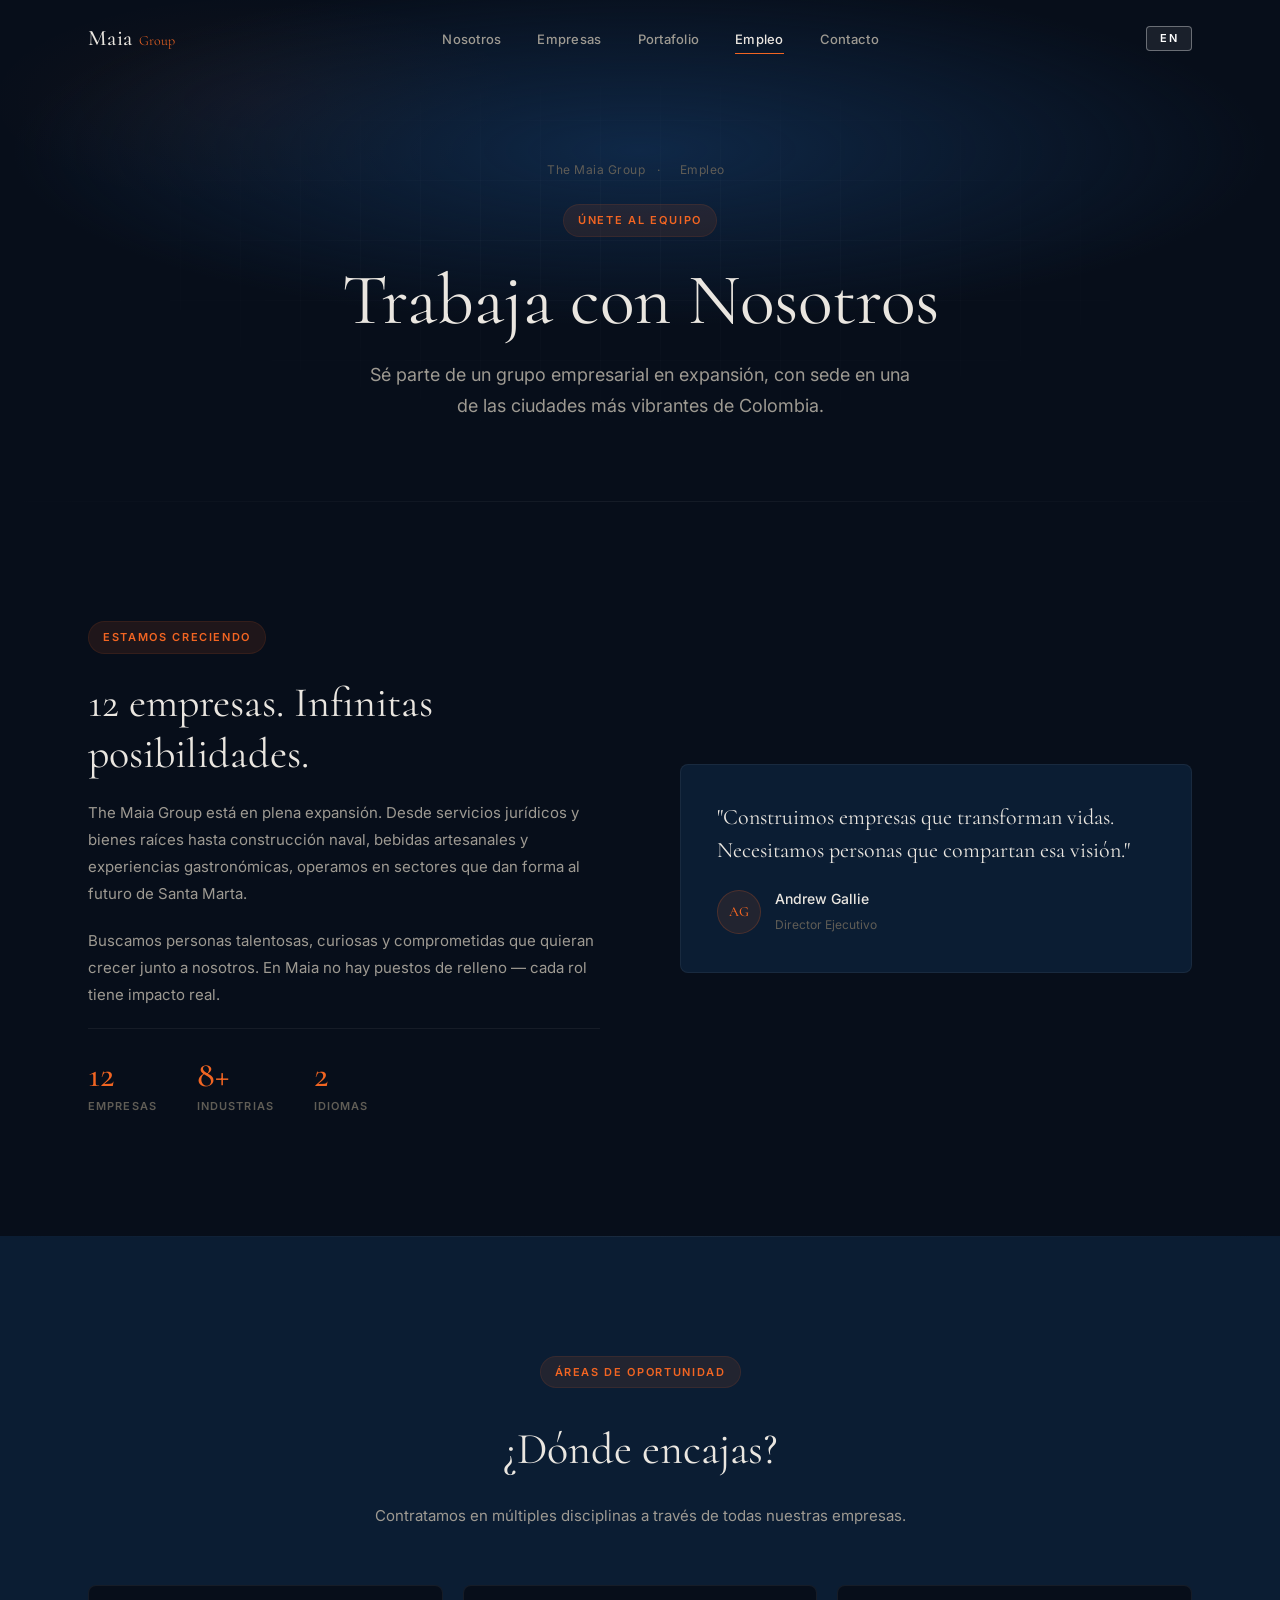
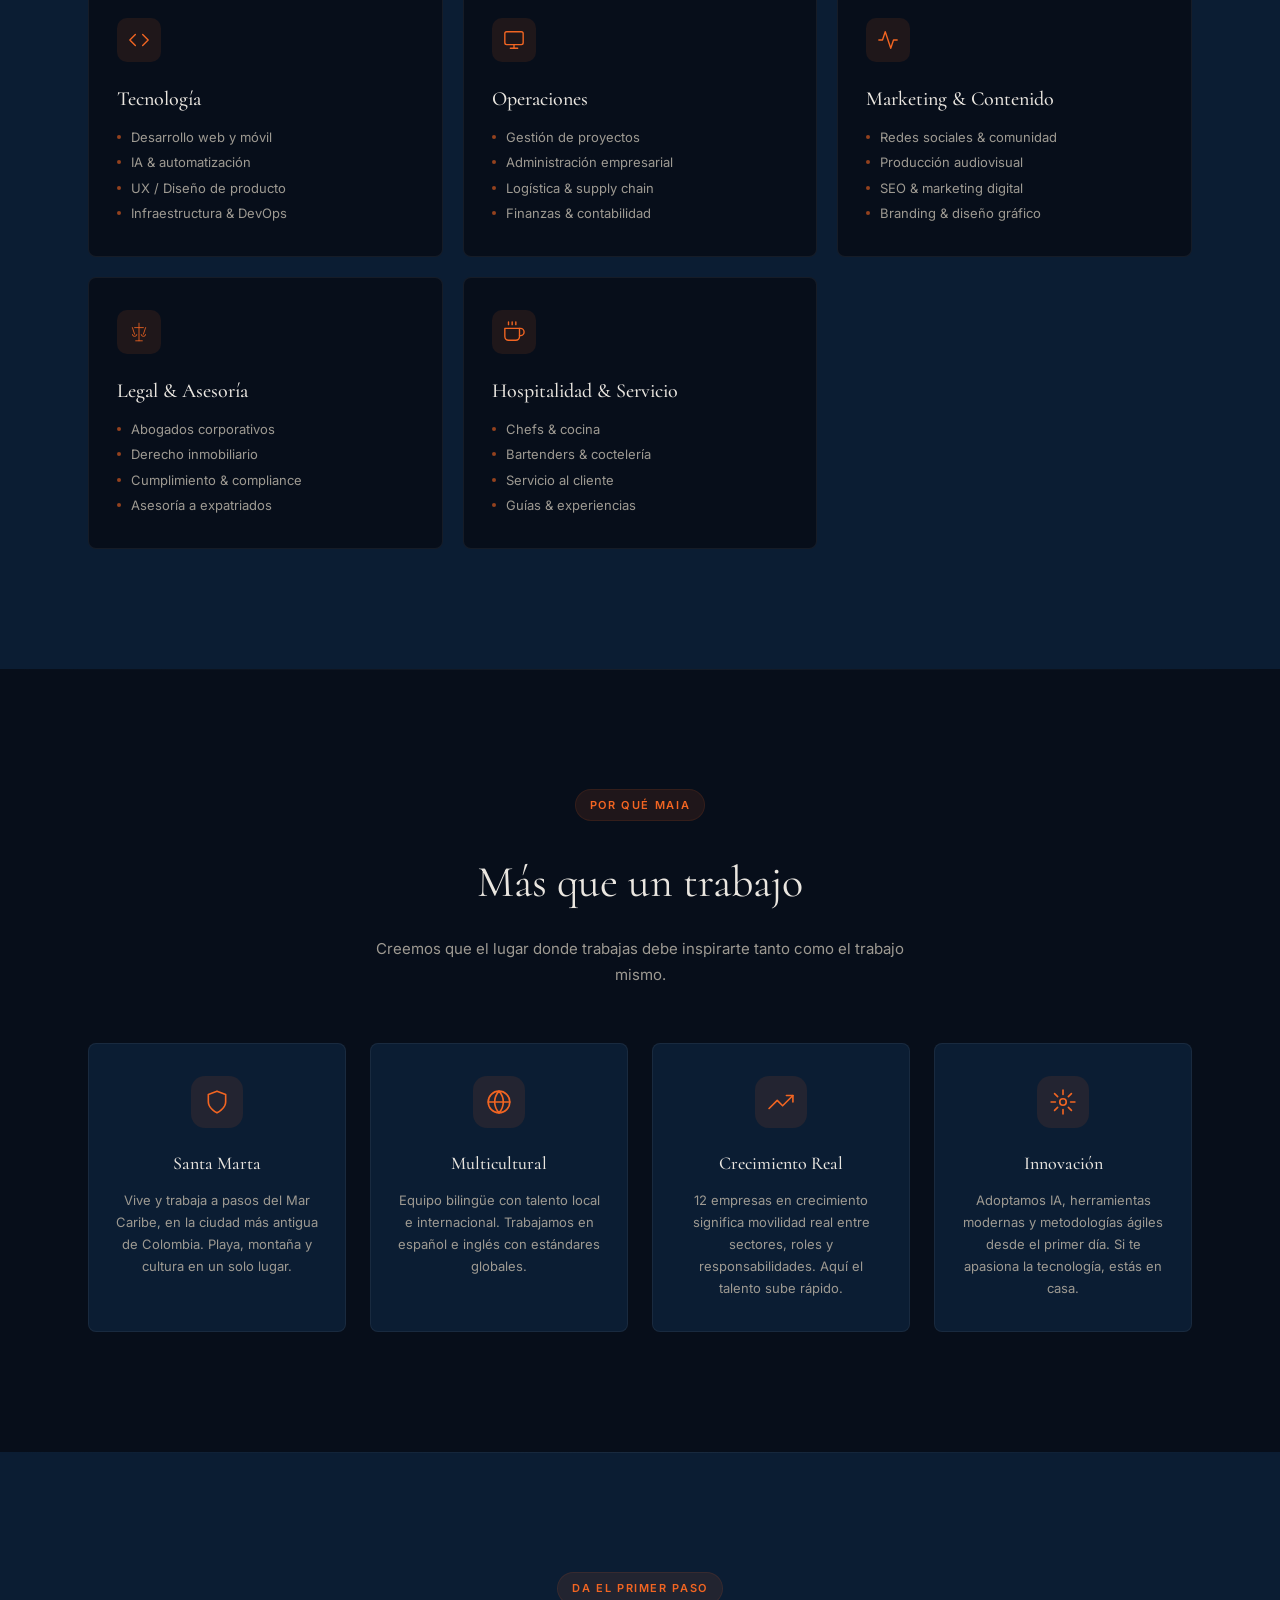
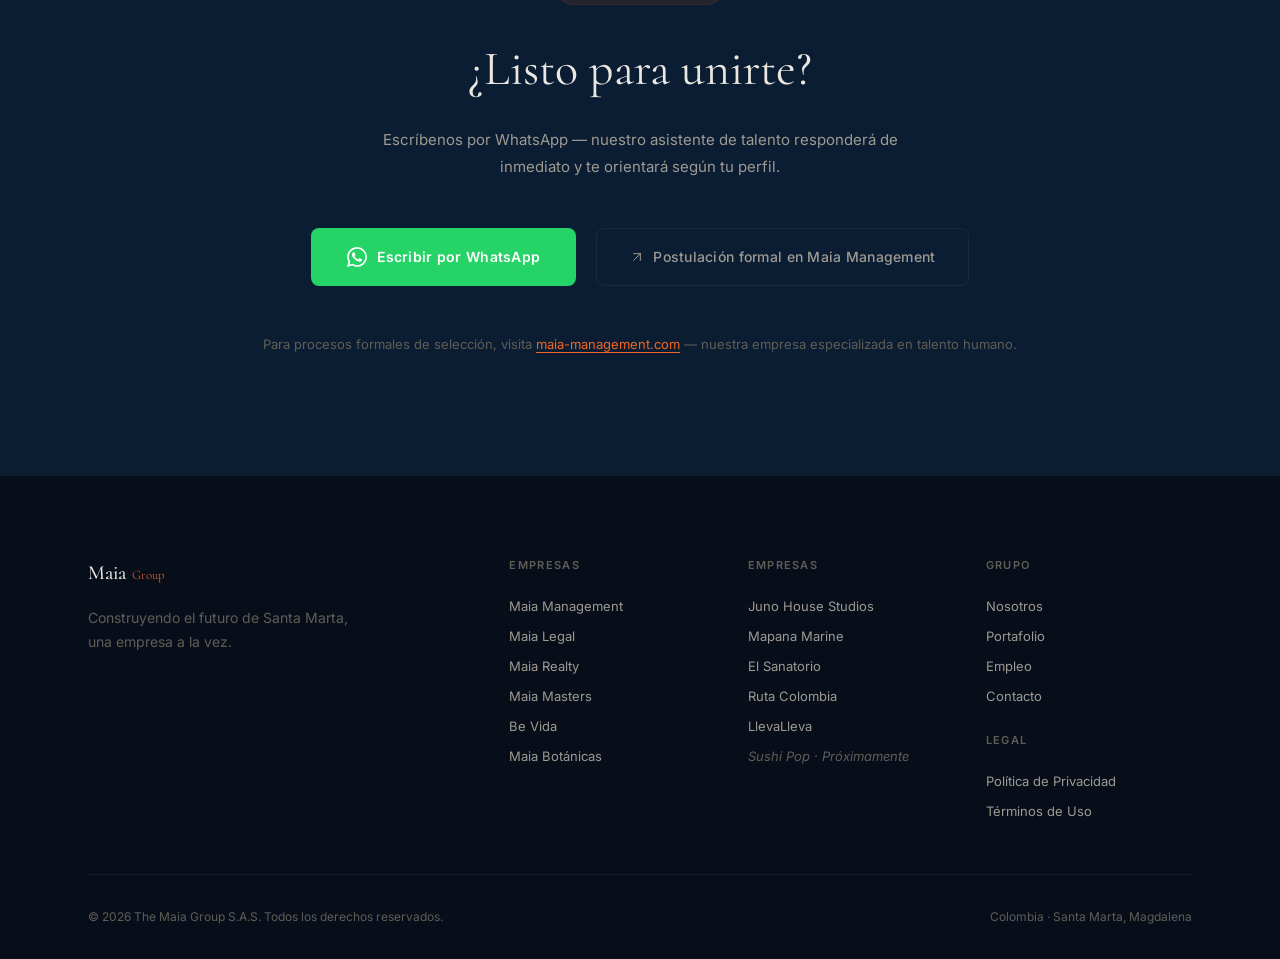
==== commit 80512140: "feat: add portfolio and careers pages for maia-group - portfolio.html: full 12-company showcase with" ====
--- a/careers.html
+++ b/careers.html
@@ -3,32 +3,94 @@
 <head>
 <meta charset="UTF-8">
 <meta name="viewport" content="width=device-width, initial-scale=1.0">
-<title>Empleo en The Maia Group | Trabaja con Nosotros</title>
-<meta name="description" content="Únete al ecosistema empresarial más dinámico de Santa Marta. Vacantes en talento, legal, bienes raíces, náutica, gastronomía, turismo y más. Aplica vía WhatsApp.">
-<meta name="robots" content="index, follow">
+<title>Trabaja con Nosotros | The Maia Group</title>
+<meta name="description" content="Únete a The Maia Group en Santa Marta, Colombia. Buscamos talento en tecnología, operaciones, marketing, legal y hospitalidad para nuestras 12 empresas.">
+<meta name="keywords" content="empleos Santa Marta, trabajo Colombia, carreras Maia Group, vacantes Colombia, empleo Caribe colombiano, Maia Management reclutamiento">
+<meta name="robots" content="index, follow, max-snippet:-1, max-image-preview:large">
 <meta name="author" content="The Maia Group S.A.S.">
 <link rel="canonical" href="https://the-maia-group.com/careers.html">
-
+<meta name="geo.region" content="CO-MAG">
+<meta name="geo.placename" content="Santa Marta, Colombia">
+
+<!-- Open Graph -->
 <meta property="og:type" content="website">
 <meta property="og:title" content="Trabaja con Nosotros — The Maia Group">
-<meta property="og:description" content="Únete al grupo empresarial que construye el futuro de Santa Marta. Aplica vía WhatsApp en minutos.">
+<meta property="og:description" content="Estamos creciendo en 12 empresas y buscamos talento apasionado. Vive y trabaja en la costa Caribe de Colombia con un equipo multicultural e innovador.">
 <meta property="og:url" content="https://the-maia-group.com/careers.html">
 <meta property="og:site_name" content="The Maia Group">
 <meta property="og:locale" content="es_CO">
 <meta property="og:locale:alternate" content="en_US">
-
+<meta property="og:image" content="https://the-maia-group.com/og-image.jpg">
+<meta property="og:image:width" content="1200">
+<meta property="og:image:height" content="630">
+
+<!-- Twitter Card -->
+<meta name="twitter:card" content="summary_large_image">
+<meta name="twitter:title" content="Trabaja con Nosotros — The Maia Group">
+<meta name="twitter:description" content="Únete al equipo de The Maia Group en Santa Marta, Colombia.">
+<meta name="twitter:image" content="https://the-maia-group.com/og-image.jpg">
+
+<!-- Favicons -->
 <link rel="icon" type="image/svg+xml" href="/favicon.svg">
+<link rel="icon" type="image/png" sizes="32x32" href="/favicon-32x32.png">
+<link rel="icon" type="image/png" sizes="16x16" href="/favicon-16x16.png">
+<link rel="apple-touch-icon" sizes="180x180" href="/apple-touch-icon.png">
 <meta name="theme-color" content="#0B1D33">
 
+<!-- Structured Data -->
+<script type="application/ld+json">
+{
+  "@context": "https://schema.org",
+  "@graph": [
+    {
+      "@type": "WebPage",
+      "@id": "https://the-maia-group.com/careers.html",
+      "url": "https://the-maia-group.com/careers.html",
+      "name": "Trabaja con Nosotros | The Maia Group",
+      "description": "Oportunidades de empleo en The Maia Group S.A.S., Santa Marta, Colombia.",
+      "inLanguage": ["es", "en"],
+      "isPartOf": {"@id": "https://the-maia-group.com"},
+      "breadcrumb": {
+        "@type": "BreadcrumbList",
+        "itemListElement": [
+          {"@type": "ListItem", "position": 1, "name": "The Maia Group", "item": "https://the-maia-group.com"},
+          {"@type": "ListItem", "position": 2, "name": "Empleo",         "item": "https://the-maia-group.com/careers.html"}
+        ]
+      }
+    },
+    {
+      "@type": "EmployerAggregateRating",
+      "itemReviewed": {
+        "@type": "Organization",
+        "name": "The Maia Group S.A.S.",
+        "url": "https://the-maia-group.com",
+        "address": {
+          "@type": "PostalAddress",
+          "addressLocality": "Santa Marta",
+          "addressRegion": "Magdalena",
+          "addressCountry": "CO"
+        }
+      }
+    }
+  ]
+}
+</script>
+
+<!-- Fonts -->
 <link rel="preconnect" href="https://fonts.googleapis.com">
 <link rel="preconnect" href="https://fonts.gstatic.com" crossorigin>
 <link href="https://fonts.googleapis.com/css2?family=Cormorant:ital,wght@0,300;0,400;0,500;0,600;1,300;1,400&family=Inter:wght@300;400;500;600&display=swap" rel="stylesheet">
+
+<!-- Styles -->
 <link rel="stylesheet" href="css/styles.css">
-
 <style>
-/* ── Page Hero ────────────────────────────────────── */
+/* ── Active Nav Link ─────────────────────────────────────────────────── */
+.nav__link--active { color: var(--text-primary) !important; }
+.nav__link--active::after { width: 100% !important; }
+
+/* ── Page Hero ───────────────────────────────────────────────────────── */
 .page-hero {
-  padding: 140px 0 80px;
+  padding: 160px 0 80px;
   text-align: center;
   position: relative;
   overflow: hidden;
@@ -37,480 +99,354 @@
   position: absolute;
   inset: 0;
   background:
-    radial-gradient(ellipse 70% 80% at 50% 0%, var(--navy-700) 0%, transparent 70%),
-    radial-gradient(ellipse 30% 40% at 70% 30%, rgba(242,101,34,0.05) 0%, transparent 60%),
+    radial-gradient(ellipse 70% 50% at 50% 30%, var(--navy-700) 0%, transparent 70%),
+    radial-gradient(ellipse 35% 35% at 20% 20%, rgba(242,101,34,0.05) 0%, transparent 60%),
     var(--surface-0);
   z-index: 0;
 }
-.page-hero__content {
-  position: relative;
-  z-index: 1;
-}
+.page-hero__grid {
+  position: absolute;
+  inset: 0;
+  background-image:
+    linear-gradient(rgba(255,255,255,0.02) 1px, transparent 1px),
+    linear-gradient(90deg, rgba(255,255,255,0.02) 1px, transparent 1px);
+  background-size: 60px 60px;
+  mask-image: radial-gradient(ellipse 70% 60% at 50% 50%, black 20%, transparent 70%);
+  -webkit-mask-image: radial-gradient(ellipse 70% 60% at 50% 50%, black 20%, transparent 70%);
+  z-index: 0;
+}
+.page-hero__content { position: relative; z-index: 1; }
+.page-hero__breadcrumb {
+  font-size: 12px;
+  color: var(--text-muted);
+  margin-bottom: 24px;
+  letter-spacing: 0.04em;
+}
+.page-hero__breadcrumb a { color: var(--text-muted); transition: color 0.3s; }
+.page-hero__breadcrumb a:hover { color: var(--orange); }
+.page-hero__breadcrumb span { margin: 0 8px; }
 .page-hero__title {
   font-family: var(--serif);
-  font-size: clamp(40px, 7vw, 80px);
+  font-size: clamp(40px, 7vw, 72px);
+  font-weight: 400;
+  line-height: 1.1;
+  color: var(--text-primary);
+  margin: 0 0 20px;
+}
+.page-hero__subtitle {
+  font-size: clamp(15px, 2vw, 18px);
+  color: var(--text-secondary);
+  max-width: 560px;
+  margin: 0 auto;
+  line-height: 1.7;
+}
+
+/* ── Growing Section ─────────────────────────────────────────────────── */
+.growing {
+  padding: var(--section-pad) 0;
+  position: relative;
+}
+.growing::before {
+  content: '';
+  position: absolute;
+  top: 0; left: 0; right: 0;
+  height: 1px;
+  background: linear-gradient(90deg, transparent, var(--border-color), transparent);
+}
+.growing__grid {
+  display: grid;
+  gap: 48px;
+}
+@media (min-width: 768px) {
+  .growing__grid { grid-template-columns: 1fr 1fr; gap: 80px; align-items: center; }
+}
+.growing__title {
+  font-family: var(--serif);
+  font-size: clamp(28px, 4vw, 42px);
+  font-weight: 400;
+  line-height: 1.2;
+  color: var(--text-primary);
+  margin-bottom: 20px;
+}
+.growing__text {
+  font-size: 15px;
+  color: var(--text-secondary);
+  line-height: 1.8;
+  margin-bottom: 20px;
+}
+.growing__stats {
+  display: flex;
+  gap: 40px;
+  padding-top: 28px;
+  border-top: 1px solid var(--border-color);
+}
+.growing__stat-number {
+  font-family: var(--serif);
+  font-size: 36px;
+  font-weight: 500;
+  color: var(--orange);
+  line-height: 1;
+  display: block;
+}
+.growing__stat-label {
+  font-size: 11px;
+  font-weight: 600;
+  text-transform: uppercase;
+  letter-spacing: 0.1em;
+  color: var(--text-muted);
+  margin-top: 4px;
+  display: block;
+}
+
+/* ── Role Types ──────────────────────────────────────────────────────── */
+.roles {
+  padding: var(--section-pad) 0;
+  background: var(--surface-1);
+  position: relative;
+}
+.roles::before {
+  content: '';
+  position: absolute;
+  top: 0; left: 0; right: 0;
+  height: 1px;
+  background: linear-gradient(90deg, transparent, var(--border-color), transparent);
+}
+.roles__header {
+  text-align: center;
+  max-width: 560px;
+  margin: 0 auto 56px;
+}
+.roles__title {
+  font-family: var(--serif);
+  font-size: clamp(28px, 4vw, 44px);
   font-weight: 400;
   color: var(--text-primary);
-  line-height: 1.1;
-  margin-bottom: 20px;
-}
-.page-hero__sub {
+  margin-bottom: 16px;
+}
+.roles__subtitle {
   font-size: 15px;
   color: var(--text-secondary);
-  max-width: 540px;
-  margin: 0 auto 40px;
   line-height: 1.7;
 }
-.hero-cta-row {
+.roles__grid {
+  display: grid;
+  grid-template-columns: 1fr;
+  gap: 16px;
+}
+@media (min-width: 600px) { .roles__grid { grid-template-columns: repeat(2, 1fr); } }
+@media (min-width: 1024px) { .roles__grid { grid-template-columns: repeat(3, 1fr); gap: 20px; } }
+
+.role-card {
+  padding: 32px 28px;
+  background: var(--surface-0);
+  border: 1px solid var(--border-color);
+  border-radius: var(--r);
+  transition: all 0.4s cubic-bezier(0.16, 1, 0.3, 1);
+  position: relative;
+  overflow: hidden;
+}
+.role-card::before {
+  content: '';
+  position: absolute;
+  top: 0; left: 0;
+  width: 3px; height: 0;
+  background: var(--orange);
+  transition: height 0.4s cubic-bezier(0.16, 1, 0.3, 1);
+}
+.role-card:hover {
+  border-color: var(--border-hover);
+  transform: translateY(-4px);
+  box-shadow: 0 16px 48px rgba(0,0,0,0.3);
+}
+.role-card:hover::before { height: 100%; }
+.role-card__icon {
+  width: 44px; height: 44px;
+  display: flex; align-items: center; justify-content: center;
+  border-radius: 10px;
+  background: var(--orange-dim);
+  color: var(--orange);
+  margin-bottom: 20px;
+  transition: all 0.3s;
+}
+.role-card:hover .role-card__icon { background: var(--orange); color: var(--white); }
+.role-card__icon svg { width: 22px; height: 22px; }
+.role-card__title {
+  font-family: var(--serif);
+  font-size: 20px;
+  font-weight: 500;
+  color: var(--text-primary);
+  margin-bottom: 12px;
+}
+.role-card__list {
+  list-style: none;
   display: flex;
-  flex-wrap: wrap;
-  gap: 16px;
-  justify-content: center;
-}
-
-/* ── Buttons ──────────────────────────────────────── */
-.btn-primary {
-  display: inline-flex;
-  align-items: center;
-  gap: 10px;
-  padding: 14px 32px;
+  flex-direction: column;
+  gap: 6px;
+}
+.role-card__list li {
+  font-size: 13px;
+  color: var(--text-secondary);
+  padding-left: 14px;
+  position: relative;
+  line-height: 1.5;
+}
+.role-card__list li::before {
+  content: '';
+  position: absolute;
+  left: 0;
+  top: 7px;
+  width: 4px; height: 4px;
+  border-radius: 50%;
   background: var(--orange);
-  color: var(--white);
-  font-size: 13px;
-  font-weight: 600;
-  letter-spacing: 0.05em;
-  text-transform: uppercase;
-  border-radius: 6px;
-  transition: background 0.3s;
-}
-.btn-primary:hover { background: var(--orange-hover); }
-.btn-wa {
-  display: inline-flex;
-  align-items: center;
-  gap: 10px;
-  padding: 14px 32px;
-  background: #25D366;
-  color: var(--white);
-  font-size: 13px;
-  font-weight: 600;
-  letter-spacing: 0.05em;
-  text-transform: uppercase;
-  border-radius: 6px;
-  transition: background 0.3s;
-}
-.btn-wa:hover { background: #1ebe59; }
-.btn-wa svg { width: 18px; height: 18px; flex-shrink: 0; }
-.btn-secondary {
-  display: inline-flex;
-  align-items: center;
-  gap: 10px;
-  padding: 14px 32px;
-  border: 1px solid var(--border-hover);
-  color: var(--text-secondary);
-  font-size: 13px;
-  font-weight: 600;
-  letter-spacing: 0.05em;
-  text-transform: uppercase;
-  border-radius: 6px;
-  transition: all 0.3s;
-}
-.btn-secondary:hover { border-color: var(--orange); color: var(--orange); }
-
-/* ── Why Maia ─────────────────────────────────────── */
+  opacity: 0.6;
+}
+
+/* ── Why Maia ────────────────────────────────────────────────────────── */
 .why {
   padding: var(--section-pad) 0;
-  border-top: 1px solid var(--border-color);
+  position: relative;
+}
+.why::before {
+  content: '';
+  position: absolute;
+  top: 0; left: 0; right: 0;
+  height: 1px;
+  background: linear-gradient(90deg, transparent, var(--border-color), transparent);
 }
 .why__header {
   text-align: center;
-  margin-bottom: 64px;
+  max-width: 560px;
+  margin: 0 auto 56px;
 }
 .why__title {
+  font-family: var(--serif);
+  font-size: clamp(28px, 4vw, 44px);
+  font-weight: 400;
+  color: var(--text-primary);
+  margin-bottom: 16px;
+}
+.why__subtitle {
+  font-size: 15px;
+  color: var(--text-secondary);
+  line-height: 1.7;
+}
+.why__grid {
+  display: grid;
+  grid-template-columns: 1fr;
+  gap: 28px;
+}
+@media (min-width: 640px) { .why__grid { grid-template-columns: repeat(2, 1fr); } }
+@media (min-width: 1024px) { .why__grid { grid-template-columns: repeat(4, 1fr); gap: 24px; } }
+
+.why-card {
+  padding: 32px 24px;
+  background: var(--surface-1);
+  border: 1px solid var(--border-color);
+  border-radius: var(--r);
+  text-align: center;
+}
+.why-card__icon {
+  width: 52px; height: 52px;
+  display: flex; align-items: center; justify-content: center;
+  border-radius: 14px;
+  background: var(--orange-dim);
+  color: var(--orange);
+  margin: 0 auto 20px;
+}
+.why-card__icon svg { width: 26px; height: 26px; }
+.why-card__title {
+  font-family: var(--serif);
+  font-size: 18px;
+  font-weight: 500;
+  color: var(--text-primary);
+  margin-bottom: 10px;
+}
+.why-card__text {
+  font-size: 13px;
+  color: var(--text-secondary);
+  line-height: 1.7;
+}
+
+/* ── CTA Section ─────────────────────────────────────────────────────── */
+.cta-section {
+  padding: var(--section-pad) 0;
+  background: var(--surface-1);
+  position: relative;
+  text-align: center;
+}
+.cta-section::before {
+  content: '';
+  position: absolute;
+  top: 0; left: 0; right: 0;
+  height: 1px;
+  background: linear-gradient(90deg, transparent, var(--border-color), transparent);
+}
+.cta-section__title {
   font-family: var(--serif);
   font-size: clamp(28px, 4vw, 48px);
   font-weight: 400;
   color: var(--text-primary);
   margin-bottom: 16px;
 }
-.why__sub {
+.cta-section__text {
   font-size: 15px;
   color: var(--text-secondary);
-  max-width: 500px;
-  margin: 0 auto;
-  line-height: 1.7;
-}
-.why__grid {
-  display: grid;
-  grid-template-columns: 1fr;
-  gap: 24px;
-}
-@media (min-width: 600px) { .why__grid { grid-template-columns: repeat(2, 1fr); } }
-@media (min-width: 1024px) { .why__grid { grid-template-columns: repeat(4, 1fr); } }
-.why-card {
-  padding: 32px 28px;
-  background: var(--surface-1);
-  border: 1px solid var(--border-color);
-  border-radius: 12px;
-  transition: all 0.3s;
-}
-.why-card:hover {
-  border-color: var(--border-hover);
-  transform: translateY(-4px);
-}
-.why-card__icon {
-  width: 48px;
-  height: 48px;
-  border-radius: 12px;
-  background: var(--orange-dim);
-  color: var(--orange);
+  max-width: 520px;
+  margin: 0 auto 48px;
+  line-height: 1.8;
+}
+.cta-section__actions {
   display: flex;
-  align-items: center;
+  gap: 20px;
   justify-content: center;
-  margin-bottom: 20px;
-}
-.why-card__icon svg { width: 22px; height: 22px; }
-.why-card__title {
-  font-family: var(--serif);
-  font-size: 20px;
-  font-weight: 500;
-  color: var(--text-primary);
-  margin-bottom: 10px;
-}
-.why-card__text {
-  font-size: 13px;
-  color: var(--text-secondary);
-  line-height: 1.7;
-}
-
-/* ── Openings ─────────────────────────────────────── */
-.openings {
-  padding: var(--section-pad) 0;
-  background: var(--surface-1);
-  border-top: 1px solid var(--border-color);
-}
-.openings__header {
-  text-align: center;
-  margin-bottom: 64px;
-}
-.openings__title {
-  font-family: var(--serif);
-  font-size: clamp(28px, 4vw, 48px);
-  font-weight: 400;
-  color: var(--text-primary);
-  margin-bottom: 16px;
-}
-.openings__sub {
-  font-size: 15px;
-  color: var(--text-secondary);
-  max-width: 500px;
-  margin: 0 auto;
-  line-height: 1.7;
-}
-.openings__grid {
-  display: grid;
-  grid-template-columns: 1fr;
-  gap: 16px;
-}
-@media (min-width: 768px) { .openings__grid { grid-template-columns: repeat(2, 1fr); } }
-@media (min-width: 1024px) { .openings__grid { grid-template-columns: repeat(3, 1fr); } }
-
-.company-jobs {
-  background: var(--surface-0);
-  border: 1px solid var(--border-color);
-  border-radius: 12px;
-  overflow: hidden;
-  transition: border-color 0.3s;
-}
-.company-jobs:hover { border-color: var(--border-hover); }
-.company-jobs__head {
-  display: flex;
-  align-items: center;
-  gap: 14px;
-  padding: 20px 24px;
-  border-bottom: 1px solid var(--border-color);
-}
-.company-jobs__icon {
-  width: 40px;
-  height: 40px;
-  border-radius: 10px;
-  background: var(--orange-dim);
-  color: var(--orange);
-  display: flex;
-  align-items: center;
-  justify-content: center;
-  flex-shrink: 0;
-}
-.company-jobs__icon svg { width: 18px; height: 18px; }
-.company-jobs__name {
-  font-family: var(--serif);
-  font-size: 17px;
-  font-weight: 500;
-  color: var(--text-primary);
-  flex: 1;
-}
-.company-jobs__count {
-  font-size: 11px;
-  font-weight: 600;
-  text-transform: uppercase;
-  letter-spacing: 0.1em;
-  color: var(--orange);
-  padding: 3px 10px;
-  background: var(--orange-dim);
-  border-radius: 20px;
-}
-.company-jobs__list {
-  padding: 16px 24px;
-}
-.job-item {
-  display: flex;
-  align-items: center;
-  justify-content: space-between;
-  padding: 10px 0;
-  border-bottom: 1px solid var(--border-color);
-  gap: 12px;
-}
-.job-item:last-child { border-bottom: none; }
-.job-item__title {
-  font-size: 13px;
-  color: var(--text-primary);
-  flex: 1;
-}
-.job-item__type {
-  font-size: 10px;
-  font-weight: 600;
-  text-transform: uppercase;
-  letter-spacing: 0.08em;
-  color: var(--text-muted);
-  padding: 2px 8px;
-  border: 1px solid var(--border-color);
-  border-radius: 4px;
-  flex-shrink: 0;
-}
-.job-item__type--full { color: var(--orange); border-color: rgba(242,101,34,0.3); }
-.company-jobs__footer {
-  padding: 14px 24px;
-  border-top: 1px solid var(--border-color);
-}
-.company-jobs__apply {
+  flex-wrap: wrap;
+  margin-bottom: 48px;
+}
+.btn-whatsapp {
   display: inline-flex;
   align-items: center;
-  gap: 6px;
-  font-size: 12px;
+  gap: 10px;
+  padding: 16px 36px;
+  background: #25D366;
+  color: var(--white);
+  font-size: 14px;
   font-weight: 600;
-  letter-spacing: 0.05em;
-  text-transform: uppercase;
+  letter-spacing: 0.02em;
+  border-radius: var(--r);
+  transition: all 0.3s;
+}
+.btn-whatsapp:hover {
+  background: #1ebe5d;
+  transform: translateY(-2px);
+  box-shadow: 0 8px 30px rgba(37,211,102,0.25);
+}
+.btn-whatsapp svg { width: 20px; height: 20px; flex-shrink: 0; }
+.btn-management {
+  display: inline-flex;
+  align-items: center;
+  gap: 8px;
+  padding: 16px 32px;
+  color: var(--text-secondary);
+  font-size: 14px;
+  font-weight: 500;
+  letter-spacing: 0.02em;
+  border-radius: var(--r);
+  border: 1px solid var(--border-color);
+  transition: all 0.3s;
+}
+.btn-management:hover {
+  border-color: var(--orange);
   color: var(--orange);
-  transition: gap 0.3s;
-}
-.company-jobs__apply:hover { gap: 10px; }
-.company-jobs__apply svg { width: 12px; height: 12px; }
-
-/* ── WhatsApp CTA ─────────────────────────────────── */
-.wa-cta {
-  padding: var(--section-pad) 0;
-  text-align: center;
-  position: relative;
-  overflow: hidden;
-}
-.wa-cta__bg {
-  position: absolute;
-  inset: 0;
-  background: radial-gradient(ellipse 60% 70% at 50% 50%, rgba(37,211,102,0.06) 0%, transparent 70%), var(--surface-0);
-  z-index: 0;
-}
-.wa-cta__inner {
-  position: relative;
-  z-index: 1;
-  max-width: 640px;
-  margin: 0 auto;
-}
-.wa-cta__icon {
-  width: 72px;
-  height: 72px;
-  border-radius: 20px;
-  background: rgba(37,211,102,0.1);
-  color: #25D366;
-  display: flex;
-  align-items: center;
-  justify-content: center;
-  margin: 0 auto 28px;
-}
-.wa-cta__icon svg { width: 36px; height: 36px; }
-.wa-cta__title {
-  font-family: var(--serif);
-  font-size: clamp(28px, 4vw, 48px);
-  font-weight: 400;
-  color: var(--text-primary);
-  margin-bottom: 16px;
-}
-.wa-cta__sub {
-  font-size: 15px;
-  color: var(--text-secondary);
-  line-height: 1.7;
-  margin-bottom: 16px;
-}
-.wa-cta__note {
+}
+.cta-section__note {
   font-size: 13px;
   color: var(--text-muted);
   line-height: 1.6;
-  margin-bottom: 36px;
-}
-.wa-cta__note strong { color: var(--text-secondary); }
-.wa-cta__steps {
-  display: flex;
-  flex-direction: column;
-  gap: 12px;
-  margin-bottom: 40px;
-  text-align: left;
-}
-@media (min-width: 540px) {
-  .wa-cta__steps { flex-direction: row; justify-content: center; }
-}
-.wa-step {
-  display: flex;
-  align-items: flex-start;
-  gap: 12px;
-  flex: 1;
-  max-width: 180px;
-}
-.wa-step__num {
-  flex-shrink: 0;
-  width: 28px;
-  height: 28px;
-  border-radius: 50%;
-  background: rgba(37,211,102,0.12);
-  color: #25D366;
-  font-size: 12px;
-  font-weight: 700;
-  display: flex;
-  align-items: center;
-  justify-content: center;
-}
-.wa-step__text {
-  font-size: 13px;
-  color: var(--text-secondary);
-  line-height: 1.5;
-  padding-top: 4px;
-}
-.wa-cta__disclaimer {
-  font-size: 11px;
-  color: var(--text-muted);
-  margin-top: 20px;
-  line-height: 1.6;
-}
-
-/* ── Open Application ─────────────────────────────── */
-.open-app {
-  padding: 80px 0 var(--section-pad);
-  border-top: 1px solid var(--border-color);
-}
-.open-app__grid {
-  display: grid;
-  gap: 48px;
-}
-@media (min-width: 768px) {
-  .open-app__grid {
-    grid-template-columns: 1fr 1fr;
-    gap: 80px;
-    align-items: center;
-  }
-}
-.open-app__content {}
-.open-app__title {
-  font-family: var(--serif);
-  font-size: clamp(26px, 3.5vw, 40px);
-  font-weight: 400;
-  color: var(--text-primary);
-  margin-bottom: 16px;
-}
-.open-app__text {
-  font-size: 14px;
-  color: var(--text-secondary);
-  line-height: 1.75;
-  margin-bottom: 28px;
-}
-.open-app__checklist {
-  list-style: none;
-  display: flex;
-  flex-direction: column;
-  gap: 10px;
-  margin-bottom: 32px;
-}
-.open-app__checklist li {
-  display: flex;
-  align-items: flex-start;
-  gap: 10px;
-  font-size: 13px;
-  color: var(--text-secondary);
-}
-.open-app__checklist li::before {
-  content: '';
-  flex-shrink: 0;
-  width: 16px;
-  height: 16px;
-  border-radius: 50%;
-  background: var(--orange-dim);
-  border: 1px solid rgba(242,101,34,0.3);
-  margin-top: 2px;
-  background-image: url("data:image/svg+xml,%3Csvg viewBox='0 0 12 12' fill='none' xmlns='http://www.w3.org/2000/svg'%3E%3Cpath d='M2.5 6l2.5 2.5 4.5-4.5' stroke='%23F26522' stroke-width='1.5' stroke-linecap='round' stroke-linejoin='round'/%3E%3C/svg%3E");
-  background-size: 12px 12px;
-  background-position: center;
-  background-repeat: no-repeat;
-}
-.open-app__quote {
-  padding: 32px;
-  background: var(--surface-1);
-  border: 1px solid var(--border-color);
-  border-radius: 12px;
-  position: relative;
-}
-.open-app__quote::before {
-  content: '\201C';
-  font-family: var(--serif);
-  font-size: 80px;
-  line-height: 1;
+}
+.cta-section__note a {
   color: var(--orange);
-  opacity: 0.3;
-  position: absolute;
-  top: 16px;
-  left: 24px;
-}
-.open-app__quote-text {
-  font-family: var(--serif);
-  font-size: 20px;
-  font-weight: 400;
-  font-style: italic;
-  color: var(--text-primary);
-  line-height: 1.6;
-  margin-bottom: 20px;
-  padding-top: 20px;
-}
-.open-app__quote-author {
-  display: flex;
-  align-items: center;
-  gap: 12px;
-}
-.open-app__quote-avatar {
-  width: 40px;
-  height: 40px;
-  border-radius: 50%;
-  background: var(--orange-dim);
-  color: var(--orange);
-  font-size: 13px;
-  font-weight: 600;
-  display: flex;
-  align-items: center;
-  justify-content: center;
-  font-family: var(--sans);
-}
-.open-app__quote-info strong {
-  display: block;
-  font-size: 13px;
-  color: var(--text-primary);
-}
-.open-app__quote-info span {
-  font-size: 12px;
-  color: var(--text-muted);
+  text-decoration: underline;
+  text-underline-offset: 3px;
 }
 </style>
 </head>
@@ -525,15 +461,18 @@
       <span class="nav__logo-group">Group</span>
     </a>
     <div class="nav__links" id="navLinks">
-      <a href="/#nosotros" class="nav__link" data-i18n="nav.about">Nosotros</a>
-      <a href="/portfolio.html" class="nav__link" data-i18n="nav.portfolio">Portafolio</a>
-      <a href="/careers.html" class="nav__link nav__link--active" data-i18n="nav.careers">Empleo</a>
-      <a href="/#contacto" class="nav__link" data-i18n="nav.contact">Contacto</a>
+      <a href="index.html#nosotros" class="nav__link" data-i18n="nav.about">Nosotros</a>
+      <a href="index.html#empresas" class="nav__link" data-i18n="nav.companies">Empresas</a>
+      <a href="portfolio.html" class="nav__link" data-i18n="nav.portfolio">Portafolio</a>
+      <a href="careers.html" class="nav__link nav__link--active" data-i18n="nav.careers">Empleo</a>
+      <a href="index.html#contacto" class="nav__link" data-i18n="nav.contact">Contacto</a>
     </div>
     <div class="nav__actions">
       <button class="nav__lang" id="langToggle" aria-label="Switch language">EN</button>
       <button class="nav__toggle" id="navToggle" aria-label="Abrir menú">
-        <span></span><span></span><span></span>
+        <span></span>
+        <span></span>
+        <span></span>
       </button>
     </div>
   </div>
@@ -542,66 +481,165 @@
 <!-- Page Hero -->
 <header class="page-hero">
   <div class="page-hero__bg"></div>
-  <div class="page-hero__content container">
+  <div class="page-hero__grid"></div>
+  <div class="container page-hero__content">
+    <p class="page-hero__breadcrumb">
+      <a href="/">The Maia Group</a>
+      <span>&middot;</span>
+      <span data-i18n="nav.careers">Empleo</span>
+    </p>
     <span class="section-tag" data-i18n="careers.tag">Únete al Equipo</span>
     <h1 class="page-hero__title" data-i18n="careers.title">Trabaja con Nosotros</h1>
-    <p class="page-hero__sub" data-i18n="careers.sub">Forma parte del grupo empresarial que está construyendo el futuro de Santa Marta. Oportunidades reales, equipo diverso, Caribe colombiano.</p>
-    <div class="hero-cta-row">
-      <a href="#aplicar" class="btn-wa" id="heroWaBtn">
-        <svg viewBox="0 0 24 24" fill="currentColor" xmlns="http://www.w3.org/2000/svg">
-          <path d="M17.472 14.382c-.297-.149-1.758-.867-2.03-.967-.273-.099-.471-.148-.67.15-.197.297-.767.966-.94 1.164-.173.199-.347.223-.644.075-.297-.15-1.255-.463-2.39-1.475-.883-.788-1.48-1.761-1.653-2.059-.173-.297-.018-.458.13-.606.134-.133.298-.347.446-.52.149-.174.198-.298.298-.497.099-.198.05-.371-.025-.52-.075-.149-.669-1.612-.916-2.207-.242-.579-.487-.5-.669-.51-.173-.008-.371-.01-.57-.01-.198 0-.52.074-.792.372-.272.297-1.04 1.016-1.04 2.479 0 1.462 1.065 2.875 1.213 3.074.149.198 2.096 3.2 5.077 4.487.709.306 1.262.489 1.694.625.712.227 1.36.195 1.871.118.571-.085 1.758-.719 2.006-1.413.248-.694.248-1.289.173-1.413-.074-.124-.272-.198-.57-.347m-5.421 7.403h-.004a9.87 9.87 0 01-5.031-1.378l-.361-.214-3.741.982.998-3.648-.235-.374a9.86 9.86 0 01-1.51-5.26c.001-5.45 4.436-9.884 9.888-9.884 2.64 0 5.122 1.03 6.988 2.898a9.825 9.825 0 012.893 6.994c-.003 5.45-4.437 9.884-9.885 9.884m8.413-18.297A11.815 11.815 0 0012.05 0C5.495 0 .16 5.335.157 11.892c0 2.096.547 4.142 1.588 5.945L.057 24l6.305-1.654a11.882 11.882 0 005.683 1.448h.005c6.554 0 11.89-5.335 11.893-11.893a11.821 11.821 0 00-3.48-8.413z"/>
-        </svg>
-        <span data-i18n="careers.cta.wa">Aplicar por WhatsApp</span>
-      </a>
-      <a href="#vacantes" class="btn-secondary">
-        <span data-i18n="careers.cta.browse">Ver Vacantes</span>
-      </a>
+    <p class="page-hero__subtitle" data-i18n="careers.subtitle">Sé parte de un grupo empresarial en expansión, con sede en una de las ciudades más vibrantes de Colombia.</p>
+  </div>
+</header>
+
+<!-- Growing Section -->
+<section class="growing">
+  <div class="container">
+    <div class="growing__grid reveal">
+      <div>
+        <span class="section-tag" data-i18n="careers.growing.tag">Estamos Creciendo</span>
+        <h2 class="growing__title" data-i18n="careers.growing.title">12 empresas. Infinitas posibilidades.</h2>
+        <p class="growing__text" data-i18n="careers.growing.p1">The Maia Group está en plena expansión. Desde servicios jurídicos y bienes raíces hasta construcción naval, bebidas artesanales y experiencias gastronómicas, operamos en sectores que dan forma al futuro de Santa Marta.</p>
+        <p class="growing__text" data-i18n="careers.growing.p2">Buscamos personas talentosas, curiosas y comprometidas que quieran crecer junto a nosotros. En Maia no hay puestos de relleno — cada rol tiene impacto real.</p>
+        <div class="growing__stats">
+          <div>
+            <span class="growing__stat-number">12</span>
+            <span class="growing__stat-label" data-i18n="stat.companies">Empresas</span>
+          </div>
+          <div>
+            <span class="growing__stat-number">8+</span>
+            <span class="growing__stat-label" data-i18n="stat.industries">Industrias</span>
+          </div>
+          <div>
+            <span class="growing__stat-number">2</span>
+            <span class="growing__stat-label" data-i18n="stat.languages">Idiomas</span>
+          </div>
+        </div>
+      </div>
+      <div>
+        <div style="padding:36px;background:var(--surface-1);border:1px solid var(--border-color);border-radius:var(--r);">
+          <p style="font-family:var(--serif);font-size:22px;font-weight:400;color:var(--text-primary);line-height:1.5;margin-bottom:20px;" data-i18n="careers.quote">"Construimos empresas que transforman vidas. Necesitamos personas que compartan esa visión."</p>
+          <div style="display:flex;align-items:center;gap:14px;">
+            <div style="width:44px;height:44px;border-radius:50%;background:var(--orange-dim);border:1px solid rgba(242,101,34,0.2);display:flex;align-items:center;justify-content:center;font-family:var(--serif);font-size:14px;font-weight:500;color:var(--orange);flex-shrink:0;">AG</div>
+            <div>
+              <strong style="display:block;font-size:14px;font-weight:500;color:var(--text-primary);">Andrew Gallie</strong>
+              <span style="font-size:12px;color:var(--text-muted);" data-i18n="leadership.ceo">Director Ejecutivo</span>
+            </div>
+          </div>
+        </div>
+      </div>
     </div>
   </div>
-</header>
+</section>
+
+<!-- Role Types -->
+<section class="roles">
+  <div class="container">
+    <div class="roles__header reveal">
+      <span class="section-tag" data-i18n="roles.tag">Áreas de Oportunidad</span>
+      <h2 class="roles__title" data-i18n="roles.title">¿Dónde encajas?</h2>
+      <p class="roles__subtitle" data-i18n="roles.subtitle">Contratamos en múltiples disciplinas a través de todas nuestras empresas.</p>
+    </div>
+    <div class="roles__grid reveal-stagger">
+
+      <!-- Technology -->
+      <div class="role-card">
+        <div class="role-card__icon">
+          <svg viewBox="0 0 24 24" fill="none" stroke="currentColor" stroke-width="1.5" stroke-linecap="round" stroke-linejoin="round">
+            <polyline points="16 18 22 12 16 6"/><polyline points="8 6 2 12 8 18"/>
+          </svg>
+        </div>
+        <h3 class="role-card__title" data-i18n="role.tech.title">Tecnología</h3>
+        <ul class="role-card__list">
+          <li data-i18n="role.tech.1">Desarrollo web y móvil</li>
+          <li data-i18n="role.tech.2">IA &amp; automatización</li>
+          <li data-i18n="role.tech.3">UX / Diseño de producto</li>
+          <li data-i18n="role.tech.4">Infraestructura &amp; DevOps</li>
+        </ul>
+      </div>
+
+      <!-- Operations -->
+      <div class="role-card">
+        <div class="role-card__icon">
+          <svg viewBox="0 0 24 24" fill="none" stroke="currentColor" stroke-width="1.5" stroke-linecap="round" stroke-linejoin="round">
+            <rect x="2" y="3" width="20" height="14" rx="2"/><path d="M8 21h8M12 17v4"/>
+          </svg>
+        </div>
+        <h3 class="role-card__title" data-i18n="role.ops.title">Operaciones</h3>
+        <ul class="role-card__list">
+          <li data-i18n="role.ops.1">Gestión de proyectos</li>
+          <li data-i18n="role.ops.2">Administración empresarial</li>
+          <li data-i18n="role.ops.3">Logística &amp; supply chain</li>
+          <li data-i18n="role.ops.4">Finanzas &amp; contabilidad</li>
+        </ul>
+      </div>
+
+      <!-- Marketing -->
+      <div class="role-card">
+        <div class="role-card__icon">
+          <svg viewBox="0 0 24 24" fill="none" stroke="currentColor" stroke-width="1.5" stroke-linecap="round" stroke-linejoin="round">
+            <path d="M22 12h-4l-3 9L9 3l-3 9H2"/>
+          </svg>
+        </div>
+        <h3 class="role-card__title" data-i18n="role.marketing.title">Marketing &amp; Contenido</h3>
+        <ul class="role-card__list">
+          <li data-i18n="role.marketing.1">Redes sociales &amp; comunidad</li>
+          <li data-i18n="role.marketing.2">Producción audiovisual</li>
+          <li data-i18n="role.marketing.3">SEO &amp; marketing digital</li>
+          <li data-i18n="role.marketing.4">Branding &amp; diseño gráfico</li>
+        </ul>
+      </div>
+
+      <!-- Legal -->
+      <div class="role-card">
+        <div class="role-card__icon">
+          <svg viewBox="0 0 40 40" fill="none" xmlns="http://www.w3.org/2000/svg">
+            <path d="M20 4v32M12 12h16" stroke="currentColor" stroke-width="1.5" stroke-linecap="round"/>
+            <path d="M8 12l4 12M32 12l-4 12" stroke="currentColor" stroke-width="1.5" stroke-linecap="round"/>
+            <path d="M8 24a4 4 0 008 0M24 24a4 4 0 008 0" stroke="currentColor" stroke-width="1.5"/>
+            <path d="M14 36h12" stroke="currentColor" stroke-width="1.5" stroke-linecap="round"/>
+          </svg>
+        </div>
+        <h3 class="role-card__title" data-i18n="role.legal.title">Legal &amp; Asesoría</h3>
+        <ul class="role-card__list">
+          <li data-i18n="role.legal.1">Abogados corporativos</li>
+          <li data-i18n="role.legal.2">Derecho inmobiliario</li>
+          <li data-i18n="role.legal.3">Cumplimiento &amp; compliance</li>
+          <li data-i18n="role.legal.4">Asesoría a expatriados</li>
+        </ul>
+      </div>
+
+      <!-- Hospitality -->
+      <div class="role-card">
+        <div class="role-card__icon">
+          <svg viewBox="0 0 24 24" fill="none" stroke="currentColor" stroke-width="1.5" stroke-linecap="round" stroke-linejoin="round">
+            <path d="M18 8h1a4 4 0 010 8h-1"/><path d="M2 8h16v9a4 4 0 01-4 4H6a4 4 0 01-4-4V8z"/><line x1="6" y1="1" x2="6" y2="4"/><line x1="10" y1="1" x2="10" y2="4"/><line x1="14" y1="1" x2="14" y2="4"/>
+          </svg>
+        </div>
+        <h3 class="role-card__title" data-i18n="role.hospitality.title">Hospitalidad &amp; Servicio</h3>
+        <ul class="role-card__list">
+          <li data-i18n="role.hospitality.1">Chefs &amp; cocina</li>
+          <li data-i18n="role.hospitality.2">Bartenders &amp; coctelería</li>
+          <li data-i18n="role.hospitality.3">Servicio al cliente</li>
+          <li data-i18n="role.hospitality.4">Guías &amp; experiencias</li>
+        </ul>
+      </div>
+
+    </div>
+  </div>
+</section>
 
 <!-- Why Maia -->
-<section class="why" id="por-que">
+<section class="why">
   <div class="container">
-    <div class="why__header">
-      <span class="section-tag" data-i18n="why.tag">Por Qué Maia</span>
-      <h2 class="why__title" data-i18n="why.title">Más que un trabajo, un ecosistema</h2>
-      <p class="why__sub" data-i18n="why.sub">En el Maia Group no solo ocupas un cargo — creces junto a un grupo de empresas con visión a largo plazo.</p>
+    <div class="why__header reveal">
+      <span class="section-tag" data-i18n="why.tag">Por qué Maia</span>
+      <h2 class="why__title" data-i18n="why.title">Más que un trabajo</h2>
+      <p class="why__subtitle" data-i18n="why.subtitle">Creemos que el lugar donde trabajas debe inspirarte tanto como el trabajo mismo.</p>
     </div>
-    <div class="why__grid">
-
-      <div class="why-card">
-        <div class="why-card__icon">
-          <svg viewBox="0 0 24 24" fill="none" stroke="currentColor" stroke-width="1.5" stroke-linecap="round" stroke-linejoin="round">
-            <path d="M13 2L3 14h9l-1 8 10-12h-9l1-8z"/>
-          </svg>
-        </div>
-        <h3 class="why-card__title" data-i18n="why.card1.title">Crecimiento Real</h3>
-        <p class="why-card__text" data-i18n="why.card1.text">Rutas de ascenso claras dentro del grupo. Aprende en varias industrias y avanza al ritmo de tu talento, no de la burocracia.</p>
-      </div>
-
-      <div class="why-card">
-        <div class="why-card__icon">
-          <svg viewBox="0 0 24 24" fill="none" stroke="currentColor" stroke-width="1.5" stroke-linecap="round" stroke-linejoin="round">
-            <circle cx="12" cy="12" r="10"/>
-            <path d="M12 8v4l3 3"/>
-          </svg>
-        </div>
-        <h3 class="why-card__title" data-i18n="why.card2.title">Flexibilidad</h3>
-        <p class="why-card__text" data-i18n="why.card2.text">Esquemas de trabajo adaptados a cada rol. Muchas posiciones ofrecen modalidad híbrida o remota con presencia en Santa Marta.</p>
-      </div>
-
-      <div class="why-card">
-        <div class="why-card__icon">
-          <svg viewBox="0 0 24 24" fill="none" stroke="currentColor" stroke-width="1.5" stroke-linecap="round" stroke-linejoin="round">
-            <path d="M17 21v-2a4 4 0 00-4-4H5a4 4 0 00-4 4v2"/>
-            <circle cx="9" cy="7" r="4"/>
-            <path d="M23 21v-2a4 4 0 00-3-3.87M16 3.13a4 4 0 010 7.75"/>
-          </svg>
-        </div>
-        <h3 class="why-card__title" data-i18n="why.card3.title">Equipo Diverso</h3>
-        <p class="why-card__text" data-i18n="why.card3.text">Colombianos, extranjeros y bilingües trabajan juntos. Un ambiente multicultural que prepara para el mercado global desde el Caribe.</p>
-      </div>
+    <div class="why__grid reveal-stagger">
 
       <div class="why-card">
         <div class="why-card__icon">
@@ -609,283 +647,76 @@
             <path d="M12 22s8-4 8-10V5l-8-3-8 3v7c0 6 8 10 8 10z"/>
           </svg>
         </div>
-        <h3 class="why-card__title" data-i18n="why.card4.title">Impacto Local</h3>
-        <p class="why-card__text" data-i18n="why.card4.text">Cada proyecto del grupo tiene un impacto directo en Santa Marta y la región Caribe. Trabajar aquí es contribuir al desarrollo real de la ciudad.</p>
+        <h3 class="why-card__title" data-i18n="why.1.title">Santa Marta</h3>
+        <p class="why-card__text" data-i18n="why.1.text">Vive y trabaja a pasos del Mar Caribe, en la ciudad más antigua de Colombia. Playa, montaña y cultura en un solo lugar.</p>
+      </div>
+
+      <div class="why-card">
+        <div class="why-card__icon">
+          <svg viewBox="0 0 24 24" fill="none" stroke="currentColor" stroke-width="1.5" stroke-linecap="round" stroke-linejoin="round">
+            <circle cx="12" cy="12" r="10"/><path d="M2 12h20M12 2a15.3 15.3 0 014 10 15.3 15.3 0 01-4 10 15.3 15.3 0 01-4-10 15.3 15.3 0 014-10z"/>
+          </svg>
+        </div>
+        <h3 class="why-card__title" data-i18n="why.2.title">Multicultural</h3>
+        <p class="why-card__text" data-i18n="why.2.text">Equipo bilingüe con talento local e internacional. Trabajamos en español e inglés con estándares globales.</p>
+      </div>
+
+      <div class="why-card">
+        <div class="why-card__icon">
+          <svg viewBox="0 0 24 24" fill="none" stroke="currentColor" stroke-width="1.5" stroke-linecap="round" stroke-linejoin="round">
+            <polyline points="23 6 13.5 15.5 8.5 10.5 1 18"/><polyline points="17 6 23 6 23 12"/>
+          </svg>
+        </div>
+        <h3 class="why-card__title" data-i18n="why.3.title">Crecimiento Real</h3>
+        <p class="why-card__text" data-i18n="why.3.text">12 empresas en crecimiento significa movilidad real entre sectores, roles y responsabilidades. Aquí el talento sube rápido.</p>
+      </div>
+
+      <div class="why-card">
+        <div class="why-card__icon">
+          <svg viewBox="0 0 24 24" fill="none" stroke="currentColor" stroke-width="1.5" stroke-linecap="round" stroke-linejoin="round">
+            <circle cx="12" cy="12" r="3"/><path d="M12 1v4M12 19v4M4.22 4.22l2.83 2.83M16.95 16.95l2.83 2.83M1 12h4M19 12h4M4.22 19.78l2.83-2.83M16.95 7.05l2.83-2.83"/>
+          </svg>
+        </div>
+        <h3 class="why-card__title" data-i18n="why.4.title">Innovación</h3>
+        <p class="why-card__text" data-i18n="why.4.text">Adoptamos IA, herramientas modernas y metodologías ágiles desde el primer día. Si te apasiona la tecnología, estás en casa.</p>
       </div>
 
     </div>
   </div>
 </section>
 
-<!-- Job Openings -->
-<section class="openings" id="vacantes">
+<!-- CTA Section -->
+<section class="cta-section">
   <div class="container">
-    <div class="openings__header">
-      <span class="section-tag" data-i18n="openings.tag">Vacantes Abiertas</span>
-      <h2 class="openings__title" data-i18n="openings.title">Oportunidades en el Grupo</h2>
-      <p class="openings__sub" data-i18n="openings.sub">Posiciones disponibles en nuestras empresas. Haz clic en cualquier empresa para aplicar vía WhatsApp con nuestro asistente de selección.</p>
+    <span class="section-tag" data-i18n="careers.cta.tag">Da el Primer Paso</span>
+    <h2 class="cta-section__title" data-i18n="careers.cta.title">¿Listo para unirte?</h2>
+    <p class="cta-section__text" data-i18n="careers.cta.text">Escríbenos por WhatsApp — nuestro asistente de talento responderá de inmediato y te orientará según tu perfil.</p>
+    <div class="cta-section__actions">
+      <a href="https://wa.me/19034598763?text=Hola!%20Me%20interesa%20trabajar%20con%20The%20Maia%20Group" target="_blank" rel="noopener" class="btn-whatsapp">
+        <svg viewBox="0 0 24 24" fill="currentColor" xmlns="http://www.w3.org/2000/svg">
+          <path d="M17.472 14.382c-.297-.149-1.758-.867-2.03-.967-.273-.099-.471-.148-.67.15-.197.297-.767.966-.94 1.164-.173.199-.347.223-.644.075-.297-.15-1.255-.463-2.39-1.475-.883-.788-1.48-1.761-1.653-2.059-.173-.297-.018-.458.13-.606.134-.133.298-.347.446-.52.149-.174.198-.298.298-.497.099-.198.05-.371-.025-.52-.075-.149-.669-1.612-.916-2.207-.242-.579-.487-.5-.669-.51-.173-.008-.371-.01-.57-.01-.198 0-.52.074-.792.372-.272.297-1.04 1.016-1.04 2.479 0 1.462 1.065 2.875 1.213 3.074.149.198 2.096 3.2 5.077 4.487.709.306 1.262.489 1.694.625.712.227 1.36.195 1.871.118.571-.085 1.758-.719 2.006-1.413.248-.694.248-1.289.173-1.413-.074-.124-.272-.198-.57-.347m-5.421 7.403h-.004a9.87 9.87 0 01-5.031-1.378l-.361-.214-3.741.982.998-3.648-.235-.374a9.86 9.86 0 01-1.51-5.26c.001-5.45 4.436-9.884 9.888-9.884 2.64 0 5.122 1.03 6.988 2.898a9.825 9.825 0 012.893 6.994c-.003 5.45-4.437 9.884-9.885 9.884m8.413-18.297A11.815 11.815 0 0012.05 0C5.495 0 .16 5.335.157 11.892c0 2.096.547 4.142 1.588 5.945L.057 24l6.305-1.654a11.882 11.882 0 005.683 1.448h.005c6.554 0 11.89-5.335 11.893-11.893a11.821 11.821 0 00-3.48-8.413z"/>
+        </svg>
+        <span data-i18n="careers.cta.whatsapp">Escribir por WhatsApp</span>
+      </a>
+      <a href="https://maia-management.com" target="_blank" rel="noopener" class="btn-management">
+        <svg viewBox="0 0 24 24" fill="none" stroke="currentColor" stroke-width="1.5" stroke-linecap="round" stroke-linejoin="round" style="width:16px;height:16px;"><path d="M7 17L17 7M17 7H7M17 7v10"/></svg>
+        <span data-i18n="careers.cta.management">Postulación formal en Maia Management</span>
+      </a>
     </div>
-    <div class="openings__grid">
-
-      <!-- Maia Management -->
-      <div class="company-jobs">
-        <div class="company-jobs__head">
-          <div class="company-jobs__icon">
-            <svg viewBox="0 0 40 40" fill="none"><circle cx="20" cy="12" r="6" stroke="currentColor" stroke-width="1.5"/><path d="M8 34c0-6.627 5.373-12 12-12s12 5.373 12 12" stroke="currentColor" stroke-width="1.5" stroke-linecap="round"/></svg>
-          </div>
-          <span class="company-jobs__name">Maia Management</span>
-          <span class="company-jobs__count">3</span>
-        </div>
-        <div class="company-jobs__list">
-          <div class="job-item">
-            <span class="job-item__title" data-i18n="job.mgmt.1">Reclutador Bilingüe Senior</span>
-            <span class="job-item__type job-item__type--full" data-i18n="job.type.full">Tiempo Completo</span>
-          </div>
-          <div class="job-item">
-            <span class="job-item__title" data-i18n="job.mgmt.2">Ejecutivo de Cuentas B2B</span>
-            <span class="job-item__type job-item__type--full" data-i18n="job.type.full">Tiempo Completo</span>
-          </div>
-          <div class="job-item">
-            <span class="job-item__title" data-i18n="job.mgmt.3">Asistente de Selección</span>
-            <span class="job-item__type" data-i18n="job.type.part">Medio Tiempo</span>
-          </div>
-        </div>
-        <div class="company-jobs__footer">
-          <a href="#aplicar" class="company-jobs__apply">
-            <span data-i18n="openings.apply">Aplicar</span>
-            <svg viewBox="0 0 24 24" fill="none" stroke="currentColor" stroke-width="2" stroke-linecap="round" stroke-linejoin="round"><path d="M5 12h14M12 5l7 7-7 7"/></svg>
-          </a>
-        </div>
-      </div>
-
-      <!-- Maia Legal -->
-      <div class="company-jobs">
-        <div class="company-jobs__head">
-          <div class="company-jobs__icon">
-            <svg viewBox="0 0 40 40" fill="none"><path d="M20 4v32M12 12h16" stroke="currentColor" stroke-width="1.5" stroke-linecap="round"/><path d="M8 24a4 4 0 008 0M24 24a4 4 0 008 0" stroke="currentColor" stroke-width="1.5"/></svg>
-          </div>
-          <span class="company-jobs__name">Maia Legal</span>
-          <span class="company-jobs__count">2</span>
-        </div>
-        <div class="company-jobs__list">
-          <div class="job-item">
-            <span class="job-item__title" data-i18n="job.legal.1">Abogado Corporativo</span>
-            <span class="job-item__type job-item__type--full" data-i18n="job.type.full">Tiempo Completo</span>
-          </div>
-          <div class="job-item">
-            <span class="job-item__title" data-i18n="job.legal.2">Asistente Legal Bilingüe</span>
-            <span class="job-item__type job-item__type--full" data-i18n="job.type.full">Tiempo Completo</span>
-          </div>
-        </div>
-        <div class="company-jobs__footer">
-          <a href="#aplicar" class="company-jobs__apply">
-            <span data-i18n="openings.apply">Aplicar</span>
-            <svg viewBox="0 0 24 24" fill="none" stroke="currentColor" stroke-width="2" stroke-linecap="round" stroke-linejoin="round"><path d="M5 12h14M12 5l7 7-7 7"/></svg>
-          </a>
-        </div>
-      </div>
-
-      <!-- Maia Realty -->
-      <div class="company-jobs">
-        <div class="company-jobs__head">
-          <div class="company-jobs__icon">
-            <svg viewBox="0 0 40 40" fill="none"><path d="M6 18L20 6l14 12" stroke="currentColor" stroke-width="1.5" stroke-linecap="round" stroke-linejoin="round"/><path d="M10 16v18h20V16" stroke="currentColor" stroke-width="1.5" stroke-linecap="round"/></svg>
-          </div>
-          <span class="company-jobs__name">Maia Realty</span>
-          <span class="company-jobs__count">2</span>
-        </div>
-        <div class="company-jobs__list">
-          <div class="job-item">
-            <span class="job-item__title" data-i18n="job.realty.1">Asesor Inmobiliario</span>
-            <span class="job-item__type job-item__type--full" data-i18n="job.type.full">Tiempo Completo</span>
-          </div>
-          <div class="job-item">
-            <span class="job-item__title" data-i18n="job.realty.2">Coordinador de Marketing Digital</span>
-            <span class="job-item__type" data-i18n="job.type.remote">Remoto</span>
-          </div>
-        </div>
-        <div class="company-jobs__footer">
-          <a href="#aplicar" class="company-jobs__apply">
-            <span data-i18n="openings.apply">Aplicar</span>
-            <svg viewBox="0 0 24 24" fill="none" stroke="currentColor" stroke-width="2" stroke-linecap="round" stroke-linejoin="round"><path d="M5 12h14M12 5l7 7-7 7"/></svg>
-          </a>
-        </div>
-      </div>
-
-      <!-- Maia Masters -->
-      <div class="company-jobs">
-        <div class="company-jobs__head">
-          <div class="company-jobs__icon">
-            <svg viewBox="0 0 40 40" fill="none"><path d="M20 8l-14 8 14 8 14-8-14-8z" stroke="currentColor" stroke-width="1.5" stroke-linejoin="round"/><path d="M6 16v8c0 4 6.268 8 14 8s14-4 14-8v-8" stroke="currentColor" stroke-width="1.5" stroke-linecap="round"/></svg>
-          </div>
-          <span class="company-jobs__name">Maia Masters</span>
-          <span class="company-jobs__count">2</span>
-        </div>
-        <div class="company-jobs__list">
-          <div class="job-item">
-            <span class="job-item__title" data-i18n="job.masters.1">Instructor / Facilitador</span>
-            <span class="job-item__type" data-i18n="job.type.remote">Remoto</span>
-          </div>
-          <div class="job-item">
-            <span class="job-item__title" data-i18n="job.masters.2">Diseñador Instruccional</span>
-            <span class="job-item__type" data-i18n="job.type.remote">Remoto</span>
-          </div>
-        </div>
-        <div class="company-jobs__footer">
-          <a href="#aplicar" class="company-jobs__apply">
-            <span data-i18n="openings.apply">Aplicar</span>
-            <svg viewBox="0 0 24 24" fill="none" stroke="currentColor" stroke-width="2" stroke-linecap="round" stroke-linejoin="round"><path d="M5 12h14M12 5l7 7-7 7"/></svg>
-          </a>
-        </div>
-      </div>
-
-      <!-- Mapaná Marine -->
-      <div class="company-jobs">
-        <div class="company-jobs__head">
-          <div class="company-jobs__icon">
-            <svg viewBox="0 0 40 40" fill="none"><path d="M4 28c4-4 8 0 12-4s8 0 12-4 8 0 12-4" stroke="currentColor" stroke-width="1.5" stroke-linecap="round"/><path d="M20 8v18M20 14l8 6H12l8-6z" stroke="currentColor" stroke-width="1.5" stroke-linejoin="round"/></svg>
-          </div>
-          <span class="company-jobs__name">Mapa&#769;na&#769; Marine</span>
-          <span class="company-jobs__count">3</span>
-        </div>
-        <div class="company-jobs__list">
-          <div class="job-item">
-            <span class="job-item__title" data-i18n="job.marine.1">Técnico Naval / Carpintero de Ribera</span>
-            <span class="job-item__type job-item__type--full" data-i18n="job.type.full">Tiempo Completo</span>
-          </div>
-          <div class="job-item">
-            <span class="job-item__title" data-i18n="job.marine.2">Capitán de Puerto / Patrón de Cabotaje</span>
-            <span class="job-item__type job-item__type--full" data-i18n="job.type.full">Tiempo Completo</span>
-          </div>
-          <div class="job-item">
-            <span class="job-item__title" data-i18n="job.marine.3">Mecánico de Motores Marinos</span>
-            <span class="job-item__type job-item__type--full" data-i18n="job.type.full">Tiempo Completo</span>
-          </div>
-        </div>
-        <div class="company-jobs__footer">
-          <a href="#aplicar" class="company-jobs__apply">
-            <span data-i18n="openings.apply">Aplicar</span>
-            <svg viewBox="0 0 24 24" fill="none" stroke="currentColor" stroke-width="2" stroke-linecap="round" stroke-linejoin="round"><path d="M5 12h14M12 5l7 7-7 7"/></svg>
-          </a>
-        </div>
-      </div>
-
-      <!-- Ruta Colombia -->
-      <div class="company-jobs">
-        <div class="company-jobs__head">
-          <div class="company-jobs__icon">
-            <svg viewBox="0 0 40 40" fill="none"><circle cx="20" cy="20" r="14" stroke="currentColor" stroke-width="1.5"/><circle cx="20" cy="20" r="2.5" fill="currentColor"/><path d="M20 20l5-5" stroke="currentColor" stroke-width="1.5" stroke-linecap="round"/></svg>
-          </div>
-          <span class="company-jobs__name">Ruta Colombia</span>
-          <span class="company-jobs__count">2</span>
-        </div>
-        <div class="company-jobs__list">
-          <div class="job-item">
-            <span class="job-item__title" data-i18n="job.ruta.1">Guía Turístico Bilingüe</span>
-            <span class="job-item__type job-item__type--full" data-i18n="job.type.full">Tiempo Completo</span>
-          </div>
-          <div class="job-item">
-            <span class="job-item__title" data-i18n="job.ruta.2">Coordinador de Experiencias</span>
-            <span class="job-item__type job-item__type--full" data-i18n="job.type.full">Tiempo Completo</span>
-          </div>
-        </div>
-        <div class="company-jobs__footer">
-          <a href="#aplicar" class="company-jobs__apply">
-            <span data-i18n="openings.apply">Aplicar</span>
-            <svg viewBox="0 0 24 24" fill="none" stroke="currentColor" stroke-width="2" stroke-linecap="round" stroke-linejoin="round"><path d="M5 12h14M12 5l7 7-7 7"/></svg>
-          </a>
-        </div>
-      </div>
-
-    </div>
-  </div>
-</section>
-
-<!-- WhatsApp AI CTA -->
-<section class="wa-cta" id="aplicar">
-  <div class="wa-cta__bg"></div>
-  <div class="wa-cta__inner container">
-    <div class="wa-cta__icon">
-      <svg viewBox="0 0 24 24" fill="currentColor" xmlns="http://www.w3.org/2000/svg">
-        <path d="M17.472 14.382c-.297-.149-1.758-.867-2.03-.967-.273-.099-.471-.148-.67.15-.197.297-.767.966-.94 1.164-.173.199-.347.223-.644.075-.297-.15-1.255-.463-2.39-1.475-.883-.788-1.48-1.761-1.653-2.059-.173-.297-.018-.458.13-.606.134-.133.298-.347.446-.52.149-.174.198-.298.298-.497.099-.198.05-.371-.025-.52-.075-.149-.669-1.612-.916-2.207-.242-.579-.487-.5-.669-.51-.173-.008-.371-.01-.57-.01-.198 0-.52.074-.792.372-.272.297-1.04 1.016-1.04 2.479 0 1.462 1.065 2.875 1.213 3.074.149.198 2.096 3.2 5.077 4.487.709.306 1.262.489 1.694.625.712.227 1.36.195 1.871.118.571-.085 1.758-.719 2.006-1.413.248-.694.248-1.289.173-1.413-.074-.124-.272-.198-.57-.347m-5.421 7.403h-.004a9.87 9.87 0 01-5.031-1.378l-.361-.214-3.741.982.998-3.648-.235-.374a9.86 9.86 0 01-1.51-5.26c.001-5.45 4.436-9.884 9.888-9.884 2.64 0 5.122 1.03 6.988 2.898a9.825 9.825 0 012.893 6.994c-.003 5.45-4.437 9.884-9.885 9.884m8.413-18.297A11.815 11.815 0 0012.05 0C5.495 0 .16 5.335.157 11.892c0 2.096.547 4.142 1.588 5.945L.057 24l6.305-1.654a11.882 11.882 0 005.683 1.448h.005c6.554 0 11.89-5.335 11.893-11.893a11.821 11.821 0 00-3.48-8.413z"/>
-      </svg>
-    </div>
-    <span class="section-tag" data-i18n="wa.tag">Proceso 100% WhatsApp</span>
-    <h2 class="wa-cta__title" data-i18n="wa.title">Aplica en minutos con nuestro Asistente IA</h2>
-    <p class="wa-cta__sub" data-i18n="wa.sub">Nuestro asistente de selección con inteligencia artificial te guía por todo el proceso — de noche, fines de semana o cuando mejor te convenga.</p>
-    <p class="wa-cta__note" data-i18n="wa.note"><strong>Sin formularios largos. Sin esperas.</strong> El bot recoge tu perfil, te hace preguntas de filtro y agenda una llamada con el equipo de Maia Management si hay un match.</p>
-    <div class="wa-cta__steps">
-      <div class="wa-step">
-        <div class="wa-step__num">1</div>
-        <p class="wa-step__text" data-i18n="wa.step1">Saluda al asistente y dile el cargo de tu interés</p>
-      </div>
-      <div class="wa-step">
-        <div class="wa-step__num">2</div>
-        <p class="wa-step__text" data-i18n="wa.step2">Responde unas preguntas rápidas sobre tu perfil</p>
-      </div>
-      <div class="wa-step">
-        <div class="wa-step__num">3</div>
-        <p class="wa-step__text" data-i18n="wa.step3">Recibe confirmación y próximos pasos en minutos</p>
-      </div>
-    </div>
-    <a href="#" class="btn-wa" id="mainWaBtn">
-      <svg viewBox="0 0 24 24" fill="currentColor" width="20" height="20">
-        <path d="M17.472 14.382c-.297-.149-1.758-.867-2.03-.967-.273-.099-.471-.148-.67.15-.197.297-.767.966-.94 1.164-.173.199-.347.223-.644.075-.297-.15-1.255-.463-2.39-1.475-.883-.788-1.48-1.761-1.653-2.059-.173-.297-.018-.458.13-.606.134-.133.298-.347.446-.52.149-.174.198-.298.298-.497.099-.198.05-.371-.025-.52-.075-.149-.669-1.612-.916-2.207-.242-.579-.487-.5-.669-.51-.173-.008-.371-.01-.57-.01-.198 0-.52.074-.792.372-.272.297-1.04 1.016-1.04 2.479 0 1.462 1.065 2.875 1.213 3.074.149.198 2.096 3.2 5.077 4.487.709.306 1.262.489 1.694.625.712.227 1.36.195 1.871.118.571-.085 1.758-.719 2.006-1.413.248-.694.248-1.289.173-1.413-.074-.124-.272-.198-.57-.347m-5.421 7.403h-.004a9.87 9.87 0 01-5.031-1.378l-.361-.214-3.741.982.998-3.648-.235-.374a9.86 9.86 0 01-1.51-5.26c.001-5.45 4.436-9.884 9.888-9.884 2.64 0 5.122 1.03 6.988 2.898a9.825 9.825 0 012.893 6.994c-.003 5.45-4.437 9.884-9.885 9.884m8.413-18.297A11.815 11.815 0 0012.05 0C5.495 0 .16 5.335.157 11.892c0 2.096.547 4.142 1.588 5.945L.057 24l6.305-1.654a11.882 11.882 0 005.683 1.448h.005c6.554 0 11.89-5.335 11.893-11.893a11.821 11.821 0 00-3.48-8.413z"/>
-      </svg>
-      <span data-i18n="wa.btn">Iniciar Chat con el Asistente</span>
-    </a>
-    <p class="wa-cta__disclaimer" data-i18n="wa.disclaimer">Al iniciar el chat aceptas que tus datos sean procesados por The Maia Group S.A.S. con fines de selección. Ver <a href="/privacidad.html" style="color:var(--text-secondary)">Política de Privacidad</a>.</p>
-  </div>
-</section>
-
-<!-- Open Application -->
-<section class="open-app">
-  <div class="container">
-    <div class="open-app__grid">
-      <div class="open-app__content">
-        <span class="section-tag" data-i18n="openapp.tag">Aplicación Espontánea</span>
-        <h2 class="open-app__title" data-i18n="openapp.title">¿No ves tu perfil? Aplica de todas formas</h2>
-        <p class="open-app__text" data-i18n="openapp.text">El Maia Group crece constantemente. Si tienes talento y quieres ser parte del ecosistema, envíanos tu CV aunque no haya una vacante activa para tu perfil.</p>
-        <ul class="open-app__checklist">
-          <li data-i18n="openapp.item1">Diseñadores gráficos y UI/UX</li>
-          <li data-i18n="openapp.item2">Desarrolladores web y móviles</li>
-          <li data-i18n="openapp.item3">Profesionales bilingües en cualquier área</li>
-          <li data-i18n="openapp.item4">Emprendedores con experiencia en startups</li>
-          <li data-i18n="openapp.item5">Operadores turísticos y guías certificados</li>
-        </ul>
-        <a href="#aplicar" class="btn-wa">
-          <svg viewBox="0 0 24 24" fill="currentColor" width="18" height="18">
-            <path d="M17.472 14.382c-.297-.149-1.758-.867-2.03-.967-.273-.099-.471-.148-.67.15-.197.297-.767.966-.94 1.164-.173.199-.347.223-.644.075-.297-.15-1.255-.463-2.39-1.475-.883-.788-1.48-1.761-1.653-2.059-.173-.297-.018-.458.13-.606.134-.133.298-.347.446-.52.149-.174.198-.298.298-.497.099-.198.05-.371-.025-.52-.075-.149-.669-1.612-.916-2.207-.242-.579-.487-.5-.669-.51-.173-.008-.371-.01-.57-.01-.198 0-.52.074-.792.372-.272.297-1.04 1.016-1.04 2.479 0 1.462 1.065 2.875 1.213 3.074.149.198 2.096 3.2 5.077 4.487.709.306 1.262.489 1.694.625.712.227 1.36.195 1.871.118.571-.085 1.758-.719 2.006-1.413.248-.694.248-1.289.173-1.413-.074-.124-.272-.198-.57-.347m-5.421 7.403h-.004a9.87 9.87 0 01-5.031-1.378l-.361-.214-3.741.982.998-3.648-.235-.374a9.86 9.86 0 01-1.51-5.26c.001-5.45 4.436-9.884 9.888-9.884 2.64 0 5.122 1.03 6.988 2.898a9.825 9.825 0 012.893 6.994c-.003 5.45-4.437 9.884-9.885 9.884m8.413-18.297A11.815 11.815 0 0012.05 0C5.495 0 .16 5.335.157 11.892c0 2.096.547 4.142 1.588 5.945L.057 24l6.305-1.654a11.882 11.882 0 005.683 1.448h.005c6.554 0 11.89-5.335 11.893-11.893a11.821 11.821 0 00-3.48-8.413z"/>
-          </svg>
-          <span data-i18n="openapp.cta">Enviar CV Espontáneo</span>
-        </a>
-      </div>
-      <div>
-        <div class="open-app__quote">
-          <p class="open-app__quote-text" data-i18n="openapp.quote">"Buscamos personas que quieran construir algo, no solo ocupar un puesto. Si tienes hambre de crecer en el Caribe, hay un lugar para ti en el Maia Group."</p>
-          <div class="open-app__quote-author">
-            <div class="open-app__quote-avatar">AG</div>
-            <div class="open-app__quote-info">
-              <strong>Andrew Gallie</strong>
-              <span data-i18n="leadership.ceo">Director Ejecutivo</span>
-            </div>
-          </div>
-        </div>
-      </div>
-    </div>
+    <p class="cta-section__note" data-i18n="careers.cta.note">Para procesos formales de selección, visita <a href="https://maia-management.com" target="_blank" rel="noopener">maia-management.com</a> — nuestra empresa especializada en talento humano.</p>
   </div>
 </section>
 
 <!-- Footer -->
 <footer class="footer">
   <div class="container">
-    <div class="footer__top">
+    <div class="footer__top reveal">
       <div class="footer__brand">
-        <a href="/" class="footer__logo">
+        <span class="footer__logo">
           <span class="footer__logo-the">The</span>
           <span class="footer__logo-maia">Maia</span>
           <span class="footer__logo-group">Group</span>
-        </a>
+        </span>
         <p class="footer__tagline" data-i18n="footer.tagline">Construyendo el futuro de Santa Marta, una empresa a la vez.</p>
       </div>
       <div class="footer__links">
@@ -895,23 +726,24 @@
           <a href="https://maia-legal.com" target="_blank" rel="noopener">Maia Legal</a>
           <a href="https://maia-realty.com" target="_blank" rel="noopener">Maia Realty</a>
           <a href="https://maia-masters.com" target="_blank" rel="noopener">Maia Masters</a>
-          <a href="https://be-vida.com" target="_blank" rel="noopener">Be Vida Bot&#225;nicas</a>
-          <a href="https://lleva-lleva.com" target="_blank" rel="noopener">LlevaLleva</a>
+          <a href="https://be-vida.com" target="_blank" rel="noopener">Be Vida</a>
+          <a href="https://maia-botanicas.com" target="_blank" rel="noopener">Maia Botánicas</a>
         </div>
         <div class="footer__col">
           <h4 data-i18n="footer.companies">Empresas</h4>
           <a href="https://juno-retreats.com" target="_blank" rel="noopener">Juno House Studios</a>
-          <a href="https://mapana-marine.com" target="_blank" rel="noopener">Mapa&#769;na&#769; Marine</a>
+          <a href="https://mapana-marine.com" target="_blank" rel="noopener">Mapana Marine</a>
           <a href="https://el-sanatorio.com" target="_blank" rel="noopener">El Sanatorio</a>
           <a href="https://ruta-colombia.com" target="_blank" rel="noopener">Ruta Colombia</a>
-          <span class="footer__soon">Sushi Pop &middot; <em data-i18n="status.soon">Pr&#243;ximamente</em></span>
+          <a href="https://lleva-lleva.com" target="_blank" rel="noopener">LlevaLleva</a>
+          <span class="footer__soon">Sushi Pop &middot; <em data-i18n="brand.coming-soon">Próximamente</em></span>
         </div>
         <div class="footer__col">
           <h4 data-i18n="footer.group">Grupo</h4>
-          <a href="/#nosotros" data-i18n="nav.about">Nosotros</a>
-          <a href="/portfolio.html" data-i18n="nav.portfolio">Portafolio</a>
-          <a href="/careers.html" data-i18n="nav.careers">Empleo</a>
-          <a href="/#contacto" data-i18n="nav.contact">Contacto</a>
+          <a href="index.html#nosotros" data-i18n="nav.about">Nosotros</a>
+          <a href="portfolio.html" data-i18n="nav.portfolio">Portafolio</a>
+          <a href="careers.html" data-i18n="nav.careers">Empleo</a>
+          <a href="index.html#contacto" data-i18n="nav.contact">Contacto</a>
           <h4 class="footer__col-h4-spacer" data-i18n="footer.legal">Legal</h4>
           <a href="/privacidad.html" data-i18n="footer.privacy">Política de Privacidad</a>
           <a href="/terminos.html" data-i18n="footer.terms">Términos de Uso</a>
@@ -929,230 +761,195 @@
 (function () {
   'use strict';
 
-  // ── IMPORTANT: Update this number before going live ──────────────────
-  var WHATSAPP_NUMBER = '573000000000';
-  var WHATSAPP_MSG_ES = 'Hola%2C%20me%20interesa%20una%20oportunidad%20laboral%20en%20The%20Maia%20Group.';
-  var WHATSAPP_MSG_EN = 'Hi%2C%20I%20am%20interested%20in%20a%20job%20opportunity%20at%20The%20Maia%20Group.';
-
-  var translations = {
+  var t = {
     es: {
-      'nav.about': 'Nosotros',
-      'nav.portfolio': 'Portafolio',
-      'nav.careers': 'Empleo',
-      'nav.contact': 'Contacto',
-      'careers.tag': '\u00danete al Equipo',
-      'careers.title': 'Trabaja con Nosotros',
-      'careers.sub': 'Forma parte del grupo empresarial que est\u00e1 construyendo el futuro de Santa Marta. Oportunidades reales, equipo diverso, Caribe colombiano.',
-      'careers.cta.wa': 'Aplicar por WhatsApp',
-      'careers.cta.browse': 'Ver Vacantes',
-      'why.tag': 'Por Qu\u00e9 Maia',
-      'why.title': 'M\u00e1s que un trabajo, un ecosistema',
-      'why.sub': 'En el Maia Group no solo ocupas un cargo \u2014 creces junto a un grupo de empresas con visi\u00f3n a largo plazo.',
-      'why.card1.title': 'Crecimiento Real',
-      'why.card1.text': 'Rutas de ascenso claras dentro del grupo. Aprende en varias industrias y avanza al ritmo de tu talento, no de la burocracia.',
-      'why.card2.title': 'Flexibilidad',
-      'why.card2.text': 'Esquemas de trabajo adaptados a cada rol. Muchas posiciones ofrecen modalidad h\u00edbrida o remota con presencia en Santa Marta.',
-      'why.card3.title': 'Equipo Diverso',
-      'why.card3.text': 'Colombianos, extranjeros y biling\u00fces trabajan juntos. Un ambiente multicultural que prepara para el mercado global desde el Caribe.',
-      'why.card4.title': 'Impacto Local',
-      'why.card4.text': 'Cada proyecto del grupo tiene un impacto directo en Santa Marta y la regi\u00f3n Caribe. Trabajar aqu\u00ed es contribuir al desarrollo real de la ciudad.',
-      'openings.tag': 'Vacantes Abiertas',
-      'openings.title': 'Oportunidades en el Grupo',
-      'openings.sub': 'Posiciones disponibles en nuestras empresas. Haz clic en cualquier empresa para aplicar v\u00eda WhatsApp con nuestro asistente de selecci\u00f3n.',
-      'openings.apply': 'Aplicar',
-      'job.type.full': 'Tiempo Completo',
-      'job.type.part': 'Medio Tiempo',
-      'job.type.remote': 'Remoto',
-      'job.mgmt.1': 'Reclutador Biling\u00fce Senior',
-      'job.mgmt.2': 'Ejecutivo de Cuentas B2B',
-      'job.mgmt.3': 'Asistente de Selecci\u00f3n',
-      'job.legal.1': 'Abogado Corporativo',
-      'job.legal.2': 'Asistente Legal Biling\u00fce',
-      'job.realty.1': 'Asesor Inmobiliario',
-      'job.realty.2': 'Coordinador de Marketing Digital',
-      'job.masters.1': 'Instructor / Facilitador',
-      'job.masters.2': 'Dise\u00f1ador Instruccional',
-      'job.marine.1': 'T\u00e9cnico Naval / Carpintero de Ribera',
-      'job.marine.2': 'Capit\u00e1n de Puerto / Patr\u00f3n de Cabotaje',
-      'job.marine.3': 'Mec\u00e1nico de Motores Marinos',
-      'job.ruta.1': 'Gu\u00eda Tur\u00edstico Biling\u00fce',
-      'job.ruta.2': 'Coordinador de Experiencias',
-      'wa.tag': 'Proceso 100% WhatsApp',
-      'wa.title': 'Aplica en minutos con nuestro Asistente IA',
-      'wa.sub': 'Nuestro asistente de selecci\u00f3n con inteligencia artificial te gu\u00eda por todo el proceso \u2014 de noche, fines de semana o cuando mejor te convenga.',
-      'wa.note': '<strong>Sin formularios largos. Sin esperas.</strong> El bot recoge tu perfil, te hace preguntas de filtro y agenda una llamada con el equipo de Maia Management si hay un match.',
-      'wa.step1': 'Saluda al asistente y dile el cargo de tu inter\u00e9s',
-      'wa.step2': 'Responde unas preguntas r\u00e1pidas sobre tu perfil',
-      'wa.step3': 'Recibe confirmaci\u00f3n y pr\u00f3ximos pasos en minutos',
-      'wa.btn': 'Iniciar Chat con el Asistente',
-      'wa.disclaimer': 'Al iniciar el chat aceptas que tus datos sean procesados por The Maia Group S.A.S. con fines de selecci\u00f3n. Ver <a href="/privacidad.html" style="color:var(--text-secondary)">Pol\u00edtica de Privacidad</a>.',
-      'openapp.tag': 'Aplicaci\u00f3n Espont\u00e1nea',
-      'openapp.title': '\u00bfNo ves tu perfil? Aplica de todas formas',
-      'openapp.text': 'El Maia Group crece constantemente. Si tienes talento y quieres ser parte del ecosistema, env\u00edanos tu CV aunque no haya una vacante activa para tu perfil.',
-      'openapp.item1': 'Dise\u00f1adores gr\u00e1ficos y UI/UX',
-      'openapp.item2': 'Desarrolladores web y m\u00f3viles',
-      'openapp.item3': 'Profesionales biling\u00fces en cualquier \u00e1rea',
-      'openapp.item4': 'Emprendedores con experiencia en startups',
-      'openapp.item5': 'Operadores tur\u00edsticos y gu\u00edas certificados',
-      'openapp.cta': 'Enviar CV Espont\u00e1neo',
-      'openapp.quote': '\u201cBuscamos personas que quieran construir algo, no solo ocupar un puesto. Si tienes hambre de crecer en el Caribe, hay un lugar para ti en el Maia Group.\u201d',
-      'leadership.ceo': 'Director Ejecutivo',
-      'status.soon': 'Pr\u00f3ximamente',
-      'footer.tagline': 'Construyendo el futuro de Santa Marta, una empresa a la vez.',
+      'nav.about':        'Nosotros',
+      'nav.companies':    'Empresas',
+      'nav.portfolio':    'Portafolio',
+      'nav.careers':      'Empleo',
+      'nav.contact':      'Contacto',
+      'careers.tag':      'Únete al Equipo',
+      'careers.title':    'Trabaja con Nosotros',
+      'careers.subtitle': 'Sé parte de un grupo empresarial en expansión, con sede en una de las ciudades más vibrantes de Colombia.',
+      'careers.growing.tag':   'Estamos Creciendo',
+      'careers.growing.title': '12 empresas. Infinitas posibilidades.',
+      'careers.growing.p1':    'The Maia Group está en plena expansión. Desde servicios jurídicos y bienes raíces hasta construcción naval, bebidas artesanales y experiencias gastronómicas, operamos en sectores que dan forma al futuro de Santa Marta.',
+      'careers.growing.p2':    'Buscamos personas talentosas, curiosas y comprometidas que quieran crecer junto a nosotros. En Maia no hay puestos de relleno — cada rol tiene impacto real.',
+      'careers.quote':    '"Construimos empresas que transforman vidas. Necesitamos personas que compartan esa visión."',
+      'stat.companies':   'Empresas',
+      'stat.industries':  'Industrias',
+      'stat.languages':   'Idiomas',
+      'leadership.ceo':   'Director Ejecutivo',
+      'roles.tag':        'Áreas de Oportunidad',
+      'roles.title':      '¿Dónde encajas?',
+      'roles.subtitle':   'Contratamos en múltiples disciplinas a través de todas nuestras empresas.',
+      'role.tech.title':        'Tecnología',
+      'role.tech.1':            'Desarrollo web y móvil',
+      'role.tech.2':            'IA &amp; automatización',
+      'role.tech.3':            'UX / Diseño de producto',
+      'role.tech.4':            'Infraestructura &amp; DevOps',
+      'role.ops.title':         'Operaciones',
+      'role.ops.1':             'Gestión de proyectos',
+      'role.ops.2':             'Administración empresarial',
+      'role.ops.3':             'Logística &amp; supply chain',
+      'role.ops.4':             'Finanzas &amp; contabilidad',
+      'role.marketing.title':   'Marketing &amp; Contenido',
+      'role.marketing.1':       'Redes sociales &amp; comunidad',
+      'role.marketing.2':       'Producción audiovisual',
+      'role.marketing.3':       'SEO &amp; marketing digital',
+      'role.marketing.4':       'Branding &amp; diseño gráfico',
+      'role.legal.title':       'Legal &amp; Asesoría',
+      'role.legal.1':           'Abogados corporativos',
+      'role.legal.2':           'Derecho inmobiliario',
+      'role.legal.3':           'Cumplimiento &amp; compliance',
+      'role.legal.4':           'Asesoría a expatriados',
+      'role.hospitality.title': 'Hospitalidad &amp; Servicio',
+      'role.hospitality.1':     'Chefs &amp; cocina',
+      'role.hospitality.2':     'Bartenders &amp; coctelería',
+      'role.hospitality.3':     'Servicio al cliente',
+      'role.hospitality.4':     'Guías &amp; experiencias',
+      'why.tag':      'Por qué Maia',
+      'why.title':    'Más que un trabajo',
+      'why.subtitle': 'Creemos que el lugar donde trabajas debe inspirarte tanto como el trabajo mismo.',
+      'why.1.title':  'Santa Marta',
+      'why.1.text':   'Vive y trabaja a pasos del Mar Caribe, en la ciudad más antigua de Colombia. Playa, montaña y cultura en un solo lugar.',
+      'why.2.title':  'Multicultural',
+      'why.2.text':   'Equipo bilingüe con talento local e internacional. Trabajamos en español e inglés con estándares globales.',
+      'why.3.title':  'Crecimiento Real',
+      'why.3.text':   '12 empresas en crecimiento significa movilidad real entre sectores, roles y responsabilidades. Aquí el talento sube rápido.',
+      'why.4.title':  'Innovación',
+      'why.4.text':   'Adoptamos IA, herramientas modernas y metodologías ágiles desde el primer día. Si te apasiona la tecnología, estás en casa.',
+      'careers.cta.tag':        'Da el Primer Paso',
+      'careers.cta.title':      '¿Listo para unirte?',
+      'careers.cta.text':       'Escríbenos por WhatsApp — nuestro asistente de talento responderá de inmediato y te orientará según tu perfil.',
+      'careers.cta.whatsapp':   'Escribir por WhatsApp',
+      'careers.cta.management': 'Postulación formal en Maia Management',
+      'careers.cta.note':       'Para procesos formales de selección, visita <a href="https://maia-management.com" target="_blank" rel="noopener">maia-management.com</a> — nuestra empresa especializada en talento humano.',
+      'brand.coming-soon':      'Próximamente',
+      'footer.tagline':   'Construyendo el futuro de Santa Marta, una empresa a la vez.',
       'footer.companies': 'Empresas',
-      'footer.group': 'Grupo',
-      'footer.legal': 'Legal',
-      'footer.privacy': 'Pol\u00edtica de Privacidad',
-      'footer.terms': 'T\u00e9rminos de Uso',
-      'footer.copyright': '\u00a9 2026 The Maia Group S.A.S. Todos los derechos reservados.',
-      'footer.address': 'Colombia &middot; Santa Marta, Magdalena'
+      'footer.group':     'Grupo',
+      'footer.legal':     'Legal',
+      'footer.privacy':   'Política de Privacidad',
+      'footer.terms':     'Términos de Uso',
+      'footer.copyright': '© 2026 The Maia Group S.A.S. Todos los derechos reservados.',
+      'footer.address':   'Colombia · Santa Marta, Magdalena'
     },
     en: {
-      'nav.about': 'About',
-      'nav.portfolio': 'Portfolio',
-      'nav.careers': 'Careers',
-      'nav.contact': 'Contact',
-      'careers.tag': 'Join the Team',
-      'careers.title': 'Work with Us',
-      'careers.sub': 'Be part of the business group building the future of Santa Marta. Real opportunities, diverse team, Colombian Caribbean.',
-      'careers.cta.wa': 'Apply via WhatsApp',
-      'careers.cta.browse': 'View Openings',
-      'why.tag': 'Why Maia',
-      'why.title': 'More than a job, an ecosystem',
-      'why.sub': "At the Maia Group you don't just fill a role — you grow alongside a group of companies with long-term vision.",
-      'why.card1.title': 'Real Growth',
-      'why.card1.text': 'Clear career paths within the group. Learn across multiple industries and advance at the pace of your talent, not bureaucracy.',
-      'why.card2.title': 'Flexibility',
-      'why.card2.text': 'Work arrangements adapted to each role. Many positions offer hybrid or remote options with a presence in Santa Marta.',
-      'why.card3.title': 'Diverse Team',
-      'why.card3.text': 'Colombians, expats, and bilinguals working together. A multicultural environment that prepares you for the global market from the Caribbean.',
-      'why.card4.title': 'Local Impact',
-      'why.card4.text': 'Every group project has a direct impact on Santa Marta and the Caribbean region. Working here means contributing to the real development of the city.',
-      'openings.tag': 'Open Positions',
-      'openings.title': 'Opportunities Across the Group',
-      'openings.sub': "Available positions in our companies. Click any company to apply via WhatsApp with our AI selection assistant.",
-      'openings.apply': 'Apply',
-      'job.type.full': 'Full Time',
-      'job.type.part': 'Part Time',
-      'job.type.remote': 'Remote',
-      'job.mgmt.1': 'Senior Bilingual Recruiter',
-      'job.mgmt.2': 'B2B Account Executive',
-      'job.mgmt.3': 'Recruitment Assistant',
-      'job.legal.1': 'Corporate Lawyer',
-      'job.legal.2': 'Bilingual Legal Assistant',
-      'job.realty.1': 'Real Estate Agent',
-      'job.realty.2': 'Digital Marketing Coordinator',
-      'job.masters.1': 'Instructor / Facilitator',
-      'job.masters.2': 'Instructional Designer',
-      'job.marine.1': 'Naval Technician / Boatbuilder',
-      'job.marine.2': 'Harbor Master / Coastal Captain',
-      'job.marine.3': 'Marine Engine Mechanic',
-      'job.ruta.1': 'Bilingual Tour Guide',
-      'job.ruta.2': 'Experiences Coordinator',
-      'wa.tag': '100% WhatsApp Process',
-      'wa.title': 'Apply in minutes with our AI Assistant',
-      'wa.sub': 'Our AI-powered recruitment assistant guides you through the entire process — nights, weekends, whenever works best for you.',
-      'wa.note': '<strong>No long forms. No waiting.</strong> The bot collects your profile, asks screening questions, and schedules a call with the Maia Management team if there\'s a match.',
-      'wa.step1': 'Greet the assistant and tell it which role interests you',
-      'wa.step2': 'Answer a few quick questions about your background',
-      'wa.step3': 'Receive confirmation and next steps within minutes',
-      'wa.btn': 'Start Chat with the Assistant',
-      'wa.disclaimer': 'By starting the chat you agree to your data being processed by The Maia Group S.A.S. for recruitment purposes. See <a href="/privacidad.html" style="color:var(--text-secondary)">Privacy Policy</a>.',
-      'openapp.tag': 'Open Application',
-      'openapp.title': "Don't see your profile? Apply anyway",
-      'openapp.text': 'The Maia Group is constantly growing. If you have talent and want to be part of the ecosystem, send us your CV even if there is no active vacancy for your profile.',
-      'openapp.item1': 'Graphic and UI/UX designers',
-      'openapp.item2': 'Web and mobile developers',
-      'openapp.item3': 'Bilingual professionals in any field',
-      'openapp.item4': 'Entrepreneurs with startup experience',
-      'openapp.item5': 'Tourism operators and certified guides',
-      'openapp.cta': 'Send Open Application',
-      'openapp.quote': '"We are looking for people who want to build something, not just fill a seat. If you have the drive to grow in the Caribbean, there is a place for you at the Maia Group."',
-      'leadership.ceo': 'Chief Executive Officer',
-      'status.soon': 'Coming Soon',
-      'footer.tagline': 'Building the future of Santa Marta, one company at a time.',
+      'nav.about':        'About',
+      'nav.companies':    'Companies',
+      'nav.portfolio':    'Portfolio',
+      'nav.careers':      'Careers',
+      'nav.contact':      'Contact',
+      'careers.tag':      'Join the Team',
+      'careers.title':    'Work With Us',
+      'careers.subtitle': 'Be part of a growing business group headquartered in one of Colombia\'s most vibrant cities.',
+      'careers.growing.tag':   'We Are Growing',
+      'careers.growing.title': '12 companies. Endless possibilities.',
+      'careers.growing.p1':    'The Maia Group is in full expansion. From legal services and real estate to boat manufacturing, artisanal beverages, and gastronomic experiences — we operate across the sectors shaping the future of Santa Marta.',
+      'careers.growing.p2':    'We look for talented, curious, and driven people who want to grow with us. At Maia there are no filler roles — every position has real impact.',
+      'careers.quote':    '"We build companies that transform lives. We need people who share that vision."',
+      'stat.companies':   'Companies',
+      'stat.industries':  'Industries',
+      'stat.languages':   'Languages',
+      'leadership.ceo':   'Chief Executive Officer',
+      'roles.tag':        'Areas of Opportunity',
+      'roles.title':      'Where do you fit?',
+      'roles.subtitle':   'We hire across multiple disciplines throughout all our companies.',
+      'role.tech.title':        'Technology',
+      'role.tech.1':            'Web &amp; mobile development',
+      'role.tech.2':            'AI &amp; automation',
+      'role.tech.3':            'UX / Product design',
+      'role.tech.4':            'Infrastructure &amp; DevOps',
+      'role.ops.title':         'Operations',
+      'role.ops.1':             'Project management',
+      'role.ops.2':             'Business administration',
+      'role.ops.3':             'Logistics &amp; supply chain',
+      'role.ops.4':             'Finance &amp; accounting',
+      'role.marketing.title':   'Marketing &amp; Content',
+      'role.marketing.1':       'Social media &amp; community',
+      'role.marketing.2':       'Video &amp; audio production',
+      'role.marketing.3':       'SEO &amp; digital marketing',
+      'role.marketing.4':       'Branding &amp; graphic design',
+      'role.legal.title':       'Legal &amp; Advisory',
+      'role.legal.1':           'Corporate lawyers',
+      'role.legal.2':           'Real estate law',
+      'role.legal.3':           'Compliance',
+      'role.legal.4':           'Expat advisory',
+      'role.hospitality.title': 'Hospitality &amp; Service',
+      'role.hospitality.1':     'Chefs &amp; kitchen staff',
+      'role.hospitality.2':     'Bartenders &amp; mixologists',
+      'role.hospitality.3':     'Customer service',
+      'role.hospitality.4':     'Guides &amp; experience hosts',
+      'why.tag':      'Why Maia',
+      'why.title':    'More than a job',
+      'why.subtitle': 'We believe where you work should inspire you as much as the work itself.',
+      'why.1.title':  'Santa Marta',
+      'why.1.text':   'Live and work steps from the Caribbean Sea, in Colombia\'s oldest city. Beach, mountains, and culture all in one place.',
+      'why.2.title':  'Multicultural',
+      'why.2.text':   'Bilingual team with local and international talent. We work in Spanish and English to global standards.',
+      'why.3.title':  'Real Growth',
+      'why.3.text':   '12 growing companies means real mobility across sectors, roles, and responsibilities. Talent moves fast here.',
+      'why.4.title':  'Innovation',
+      'why.4.text':   'We embrace AI, modern tooling, and agile methods from day one. If you love technology, you\'re home.',
+      'careers.cta.tag':        'Take the First Step',
+      'careers.cta.title':      'Ready to join?',
+      'careers.cta.text':       'Message us on WhatsApp — our talent assistant will respond immediately and guide you based on your profile.',
+      'careers.cta.whatsapp':   'Message on WhatsApp',
+      'careers.cta.management': 'Formal application at Maia Management',
+      'careers.cta.note':       'For formal hiring processes, visit <a href="https://maia-management.com" target="_blank" rel="noopener">maia-management.com</a> — our specialized talent and recruitment company.',
+      'brand.coming-soon':      'Coming Soon',
+      'footer.tagline':   'Building the future of Santa Marta, one company at a time.',
       'footer.companies': 'Companies',
-      'footer.group': 'Group',
-      'footer.legal': 'Legal',
-      'footer.privacy': 'Privacy Policy',
-      'footer.terms': 'Terms of Use',
-      'footer.copyright': '\u00a9 2026 The Maia Group S.A.S. All rights reserved.',
-      'footer.address': 'Colombia &middot; Santa Marta, Magdalena'
+      'footer.group':     'Group',
+      'footer.legal':     'Legal',
+      'footer.privacy':   'Privacy Policy',
+      'footer.terms':     'Terms of Use',
+      'footer.copyright': '© 2026 The Maia Group S.A.S. All rights reserved.',
+      'footer.address':   'Colombia · Santa Marta, Magdalena'
     }
   };
 
   var currentLang = localStorage.getItem('mg-lang') || 'es';
-
-  function buildWaUrl(lang) {
-    var msg = lang === 'en' ? WHATSAPP_MSG_EN : WHATSAPP_MSG_ES;
-    return 'https://wa.me/' + WHATSAPP_NUMBER + '?text=' + msg;
-  }
-
-  function setWaLinks(lang) {
-    var url = buildWaUrl(lang);
-    document.querySelectorAll('#heroWaBtn, #mainWaBtn, .company-jobs__apply, .open-app a.btn-wa').forEach(function (el) {
-      if (el.tagName === 'A') el.href = url;
-    });
-  }
 
   function applyLang(lang) {
     currentLang = lang;
     localStorage.setItem('mg-lang', lang);
     document.documentElement.lang = lang;
-    var t = translations[lang];
+    var tr = t[lang];
     document.querySelectorAll('[data-i18n]').forEach(function (el) {
-      var key = el.getAttribute('data-i18n');
-      if (t[key] !== undefined) el.innerHTML = t[key];
+      var k = el.getAttribute('data-i18n');
+      if (tr[k] !== undefined) el.innerHTML = tr[k];
     });
     var btn = document.getElementById('langToggle');
     if (btn) btn.textContent = lang === 'es' ? 'EN' : 'ES';
     document.title = lang === 'en'
-      ? 'Careers at The Maia Group | Work with Us'
-      : 'Empleo en The Maia Group | Trabaja con Nosotros';
-    setWaLinks(lang);
+      ? 'Work With Us | The Maia Group'
+      : 'Trabaja con Nosotros | The Maia Group';
   }
 
-  // Nav scroll
   var nav = document.getElementById('nav');
-  function handleNavScroll() {
-    if (window.scrollY > 60) nav.classList.add('nav--scrolled');
-    else nav.classList.remove('nav--scrolled');
+  function handleScroll() {
+    nav.classList.toggle('nav--scrolled', window.scrollY > 60);
   }
-  window.addEventListener('scroll', handleNavScroll, { passive: true });
-  handleNavScroll();
-
-  // Mobile menu
+  window.addEventListener('scroll', handleScroll, { passive: true });
+  handleScroll();
+
   var navToggle = document.getElementById('navToggle');
-  var navLinks = document.getElementById('navLinks');
+  var navLinks  = document.getElementById('navLinks');
   navToggle.addEventListener('click', function () {
     navToggle.classList.toggle('nav__toggle--active');
     navLinks.classList.toggle('nav__links--mobile-open');
     document.body.style.overflow = navLinks.classList.contains('nav__links--mobile-open') ? 'hidden' : '';
   });
-  navLinks.querySelectorAll('.nav__link').forEach(function (link) {
-    link.addEventListener('click', function () {
+  navLinks.querySelectorAll('.nav__link').forEach(function (l) {
+    l.addEventListener('click', function () {
       navToggle.classList.remove('nav__toggle--active');
       navLinks.classList.remove('nav__links--mobile-open');
       document.body.style.overflow = '';
     });
   });
 
-  // Smooth scroll for anchor links
-  document.querySelectorAll('a[href^="#"]').forEach(function (anchor) {
-    anchor.addEventListener('click', function (e) {
-      var targetId = this.getAttribute('href');
-      if (targetId === '#') return;
-      var target = document.querySelector(targetId);
-      if (target) {
-        e.preventDefault();
-        var offset = nav.offsetHeight + 20;
-        var top = target.getBoundingClientRect().top + window.pageYOffset - offset;
-        window.scrollTo({ top: top, behavior: 'smooth' });
-      }
-    });
-  });
-
-  // Lang toggle
   var langToggle = document.getElementById('langToggle');
   if (langToggle) {
     langToggle.addEventListener('click', function () {
@@ -1160,14 +957,21 @@
     });
   }
 
-  // Apply links → all "apply" buttons on job cards route to WA CTA section
-  document.querySelectorAll('.company-jobs__apply').forEach(function (el) {
-    el.href = '#aplicar';
-  });
-
-  // Init
+  function initReveal() {
+    var opts = { threshold: 0.1, rootMargin: '0px 0px -60px 0px' };
+    var obs = new IntersectionObserver(function (entries) {
+      entries.forEach(function (e) {
+        if (e.isIntersecting) {
+          e.target.classList.add(e.target.classList.contains('reveal-stagger') ? 'reveal-stagger--visible' : 'reveal--visible');
+          obs.unobserve(e.target);
+        }
+      });
+    }, opts);
+    document.querySelectorAll('.reveal, .reveal-stagger').forEach(function (el) { obs.observe(el); });
+  }
+
   applyLang(currentLang);
-
+  initReveal();
 })();
 </script>
 </body>
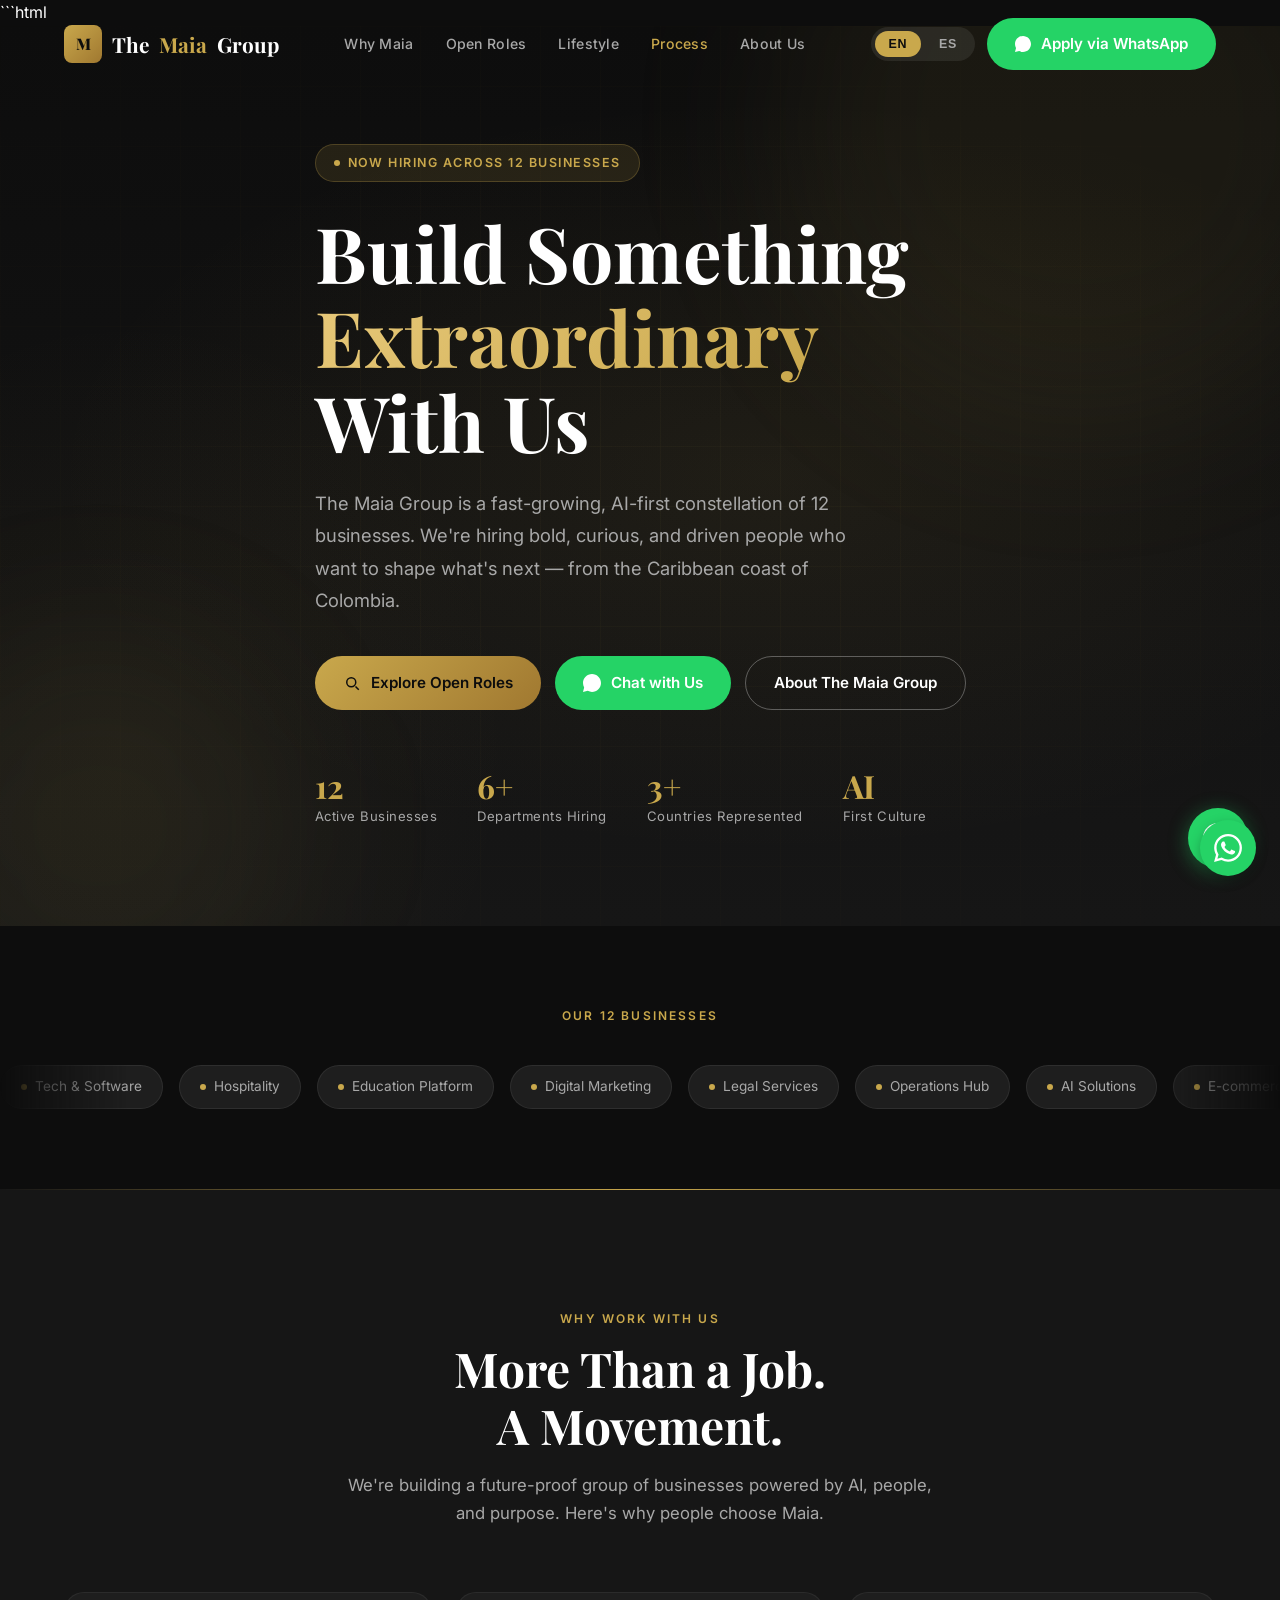
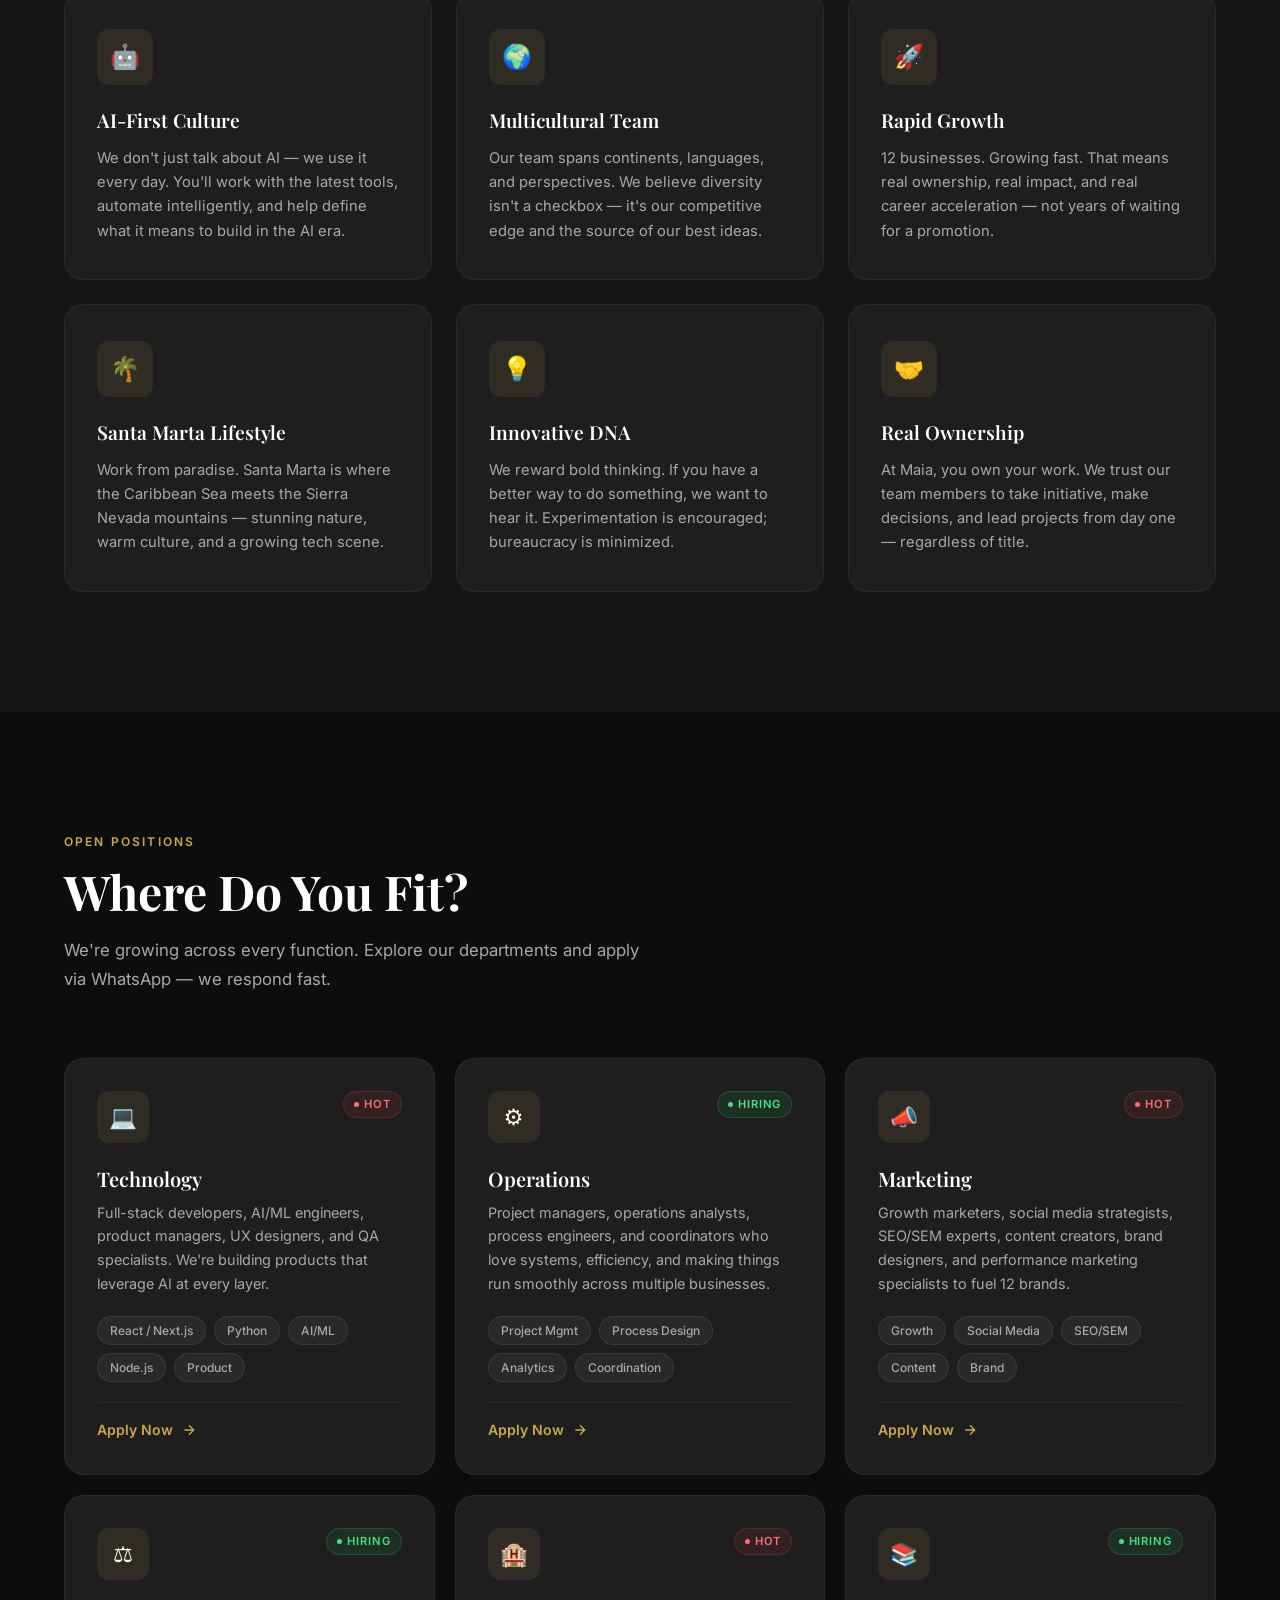
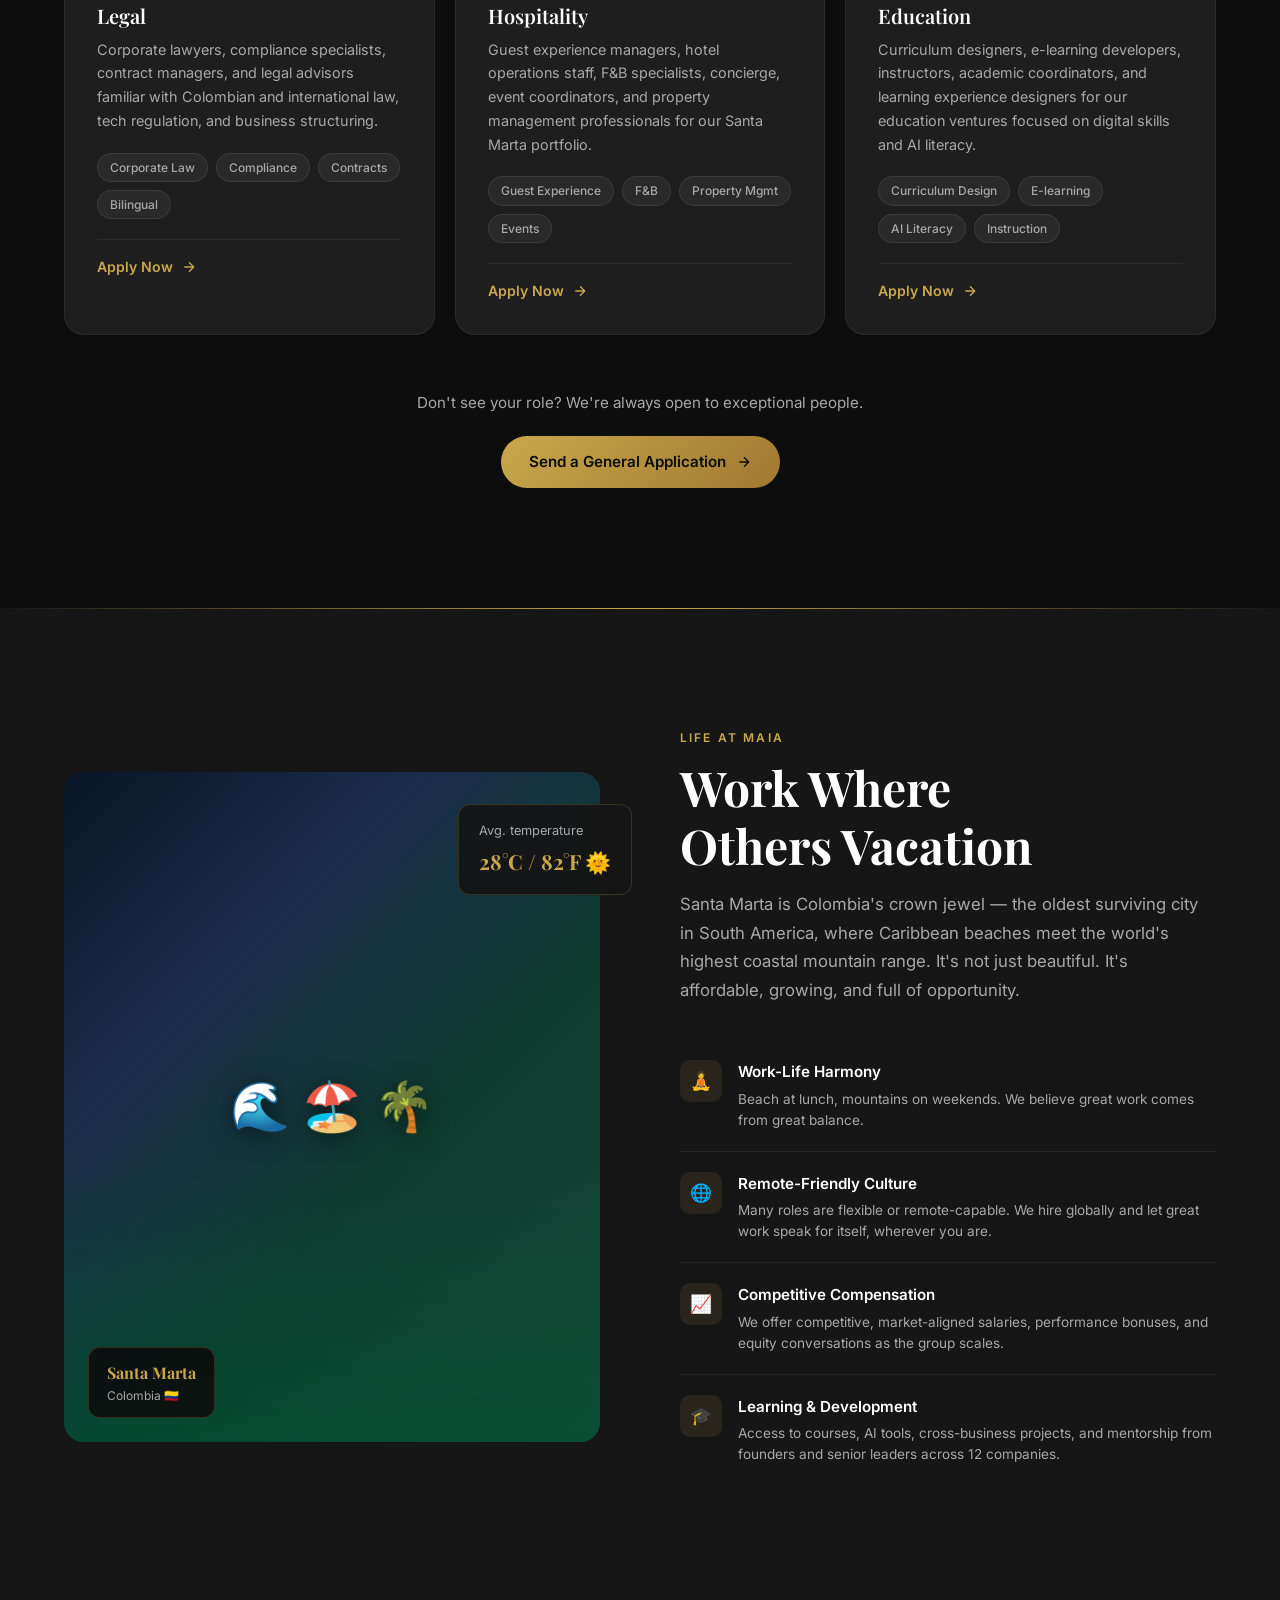
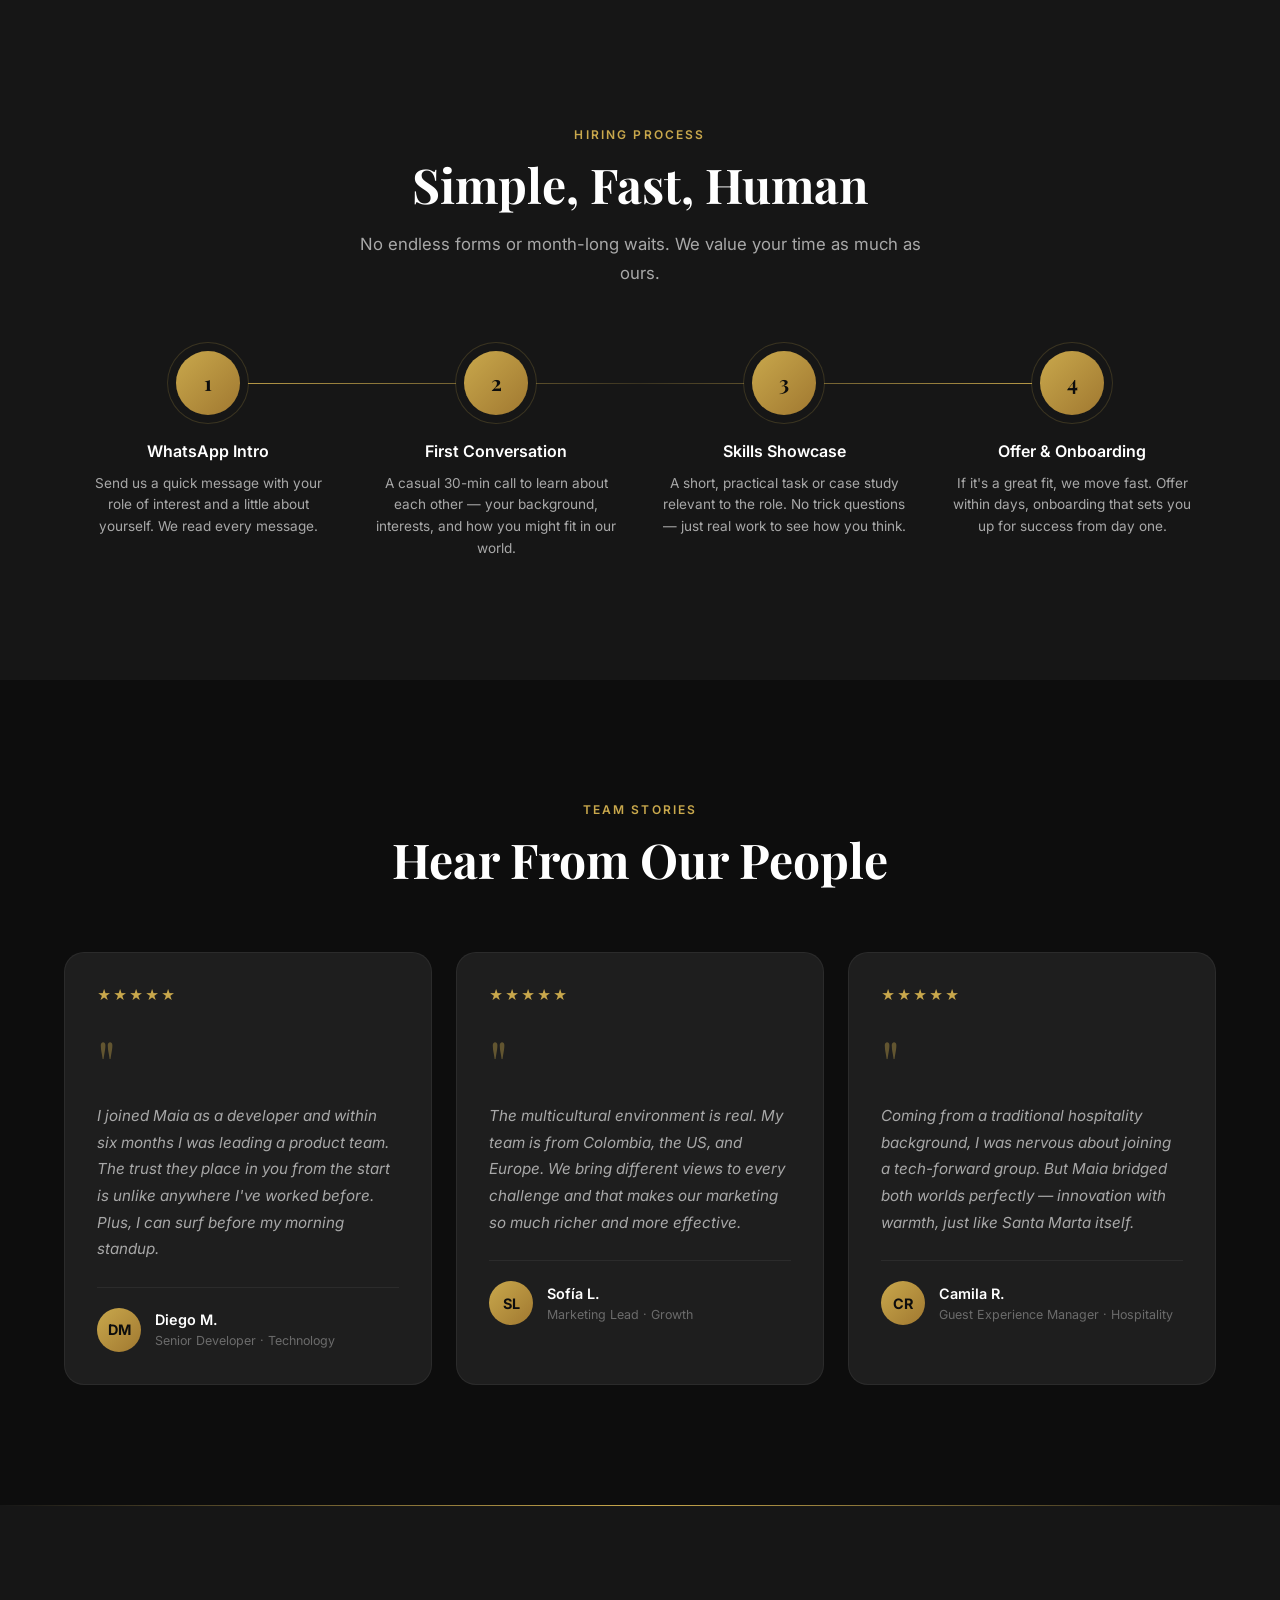
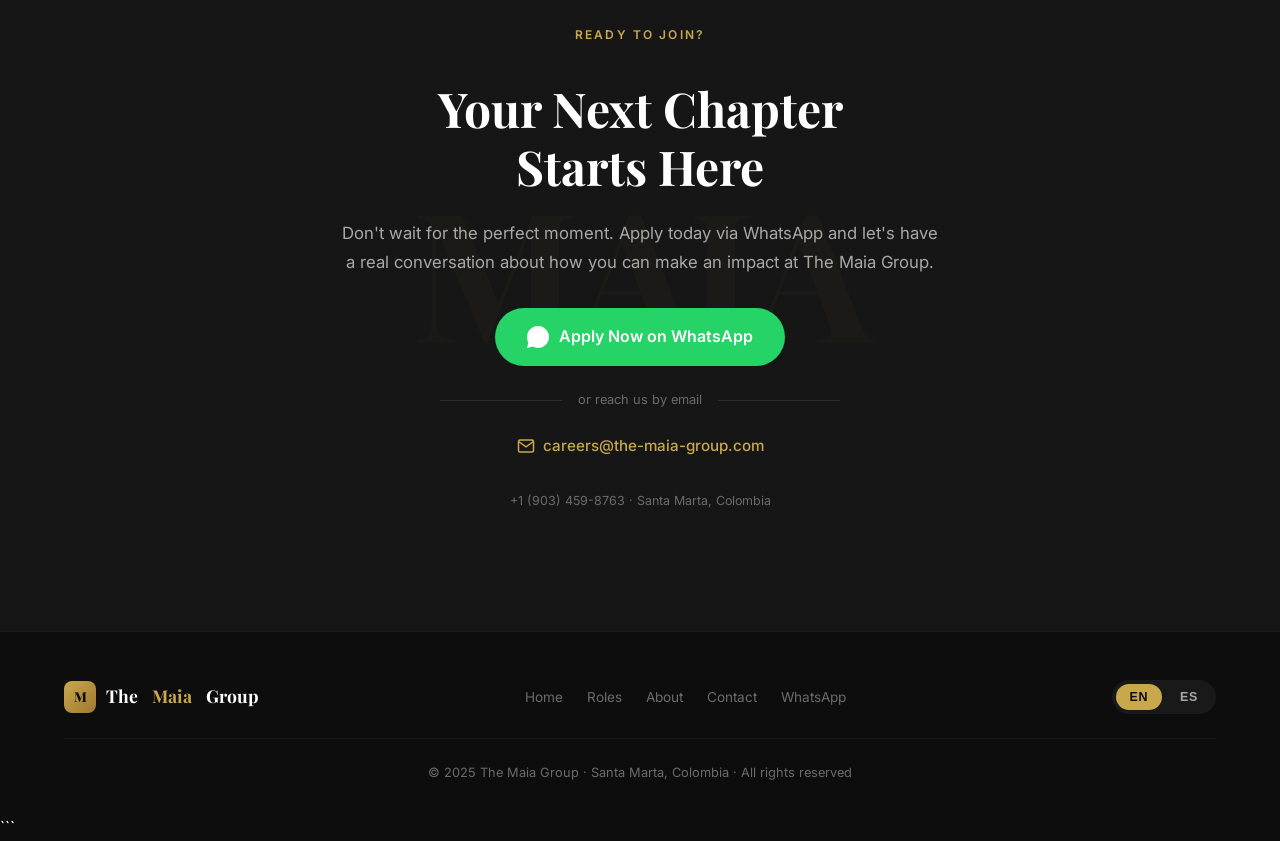
==== commit b8c5857a: "feat: floating WA button on all pages, fix WA CTA numbers" ====
--- a/careers.html
+++ b/careers.html
@@ -1,978 +1,2410 @@
+```html
 <!DOCTYPE html>
-<html lang="es">
+<html lang="en">
 <head>
-<meta charset="UTF-8">
-<meta name="viewport" content="width=device-width, initial-scale=1.0">
-<title>Trabaja con Nosotros | The Maia Group</title>
-<meta name="description" content="Únete a The Maia Group en Santa Marta, Colombia. Buscamos talento en tecnología, operaciones, marketing, legal y hospitalidad para nuestras 12 empresas.">
-<meta name="keywords" content="empleos Santa Marta, trabajo Colombia, carreras Maia Group, vacantes Colombia, empleo Caribe colombiano, Maia Management reclutamiento">
-<meta name="robots" content="index, follow, max-snippet:-1, max-image-preview:large">
-<meta name="author" content="The Maia Group S.A.S.">
-<link rel="canonical" href="https://the-maia-group.com/careers.html">
-<meta name="geo.region" content="CO-MAG">
-<meta name="geo.placename" content="Santa Marta, Colombia">
-
-<!-- Open Graph -->
-<meta property="og:type" content="website">
-<meta property="og:title" content="Trabaja con Nosotros — The Maia Group">
-<meta property="og:description" content="Estamos creciendo en 12 empresas y buscamos talento apasionado. Vive y trabaja en la costa Caribe de Colombia con un equipo multicultural e innovador.">
-<meta property="og:url" content="https://the-maia-group.com/careers.html">
-<meta property="og:site_name" content="The Maia Group">
-<meta property="og:locale" content="es_CO">
-<meta property="og:locale:alternate" content="en_US">
-<meta property="og:image" content="https://the-maia-group.com/og-image.jpg">
-<meta property="og:image:width" content="1200">
-<meta property="og:image:height" content="630">
-
-<!-- Twitter Card -->
-<meta name="twitter:card" content="summary_large_image">
-<meta name="twitter:title" content="Trabaja con Nosotros — The Maia Group">
-<meta name="twitter:description" content="Únete al equipo de The Maia Group en Santa Marta, Colombia.">
-<meta name="twitter:image" content="https://the-maia-group.com/og-image.jpg">
-
-<!-- Favicons -->
-<link rel="icon" type="image/svg+xml" href="/favicon.svg">
-<link rel="icon" type="image/png" sizes="32x32" href="/favicon-32x32.png">
-<link rel="icon" type="image/png" sizes="16x16" href="/favicon-16x16.png">
-<link rel="apple-touch-icon" sizes="180x180" href="/apple-touch-icon.png">
-<meta name="theme-color" content="#0B1D33">
-
-<!-- Structured Data -->
-<script type="application/ld+json">
-{
-  "@context": "https://schema.org",
-  "@graph": [
-    {
-      "@type": "WebPage",
-      "@id": "https://the-maia-group.com/careers.html",
-      "url": "https://the-maia-group.com/careers.html",
-      "name": "Trabaja con Nosotros | The Maia Group",
-      "description": "Oportunidades de empleo en The Maia Group S.A.S., Santa Marta, Colombia.",
-      "inLanguage": ["es", "en"],
-      "isPartOf": {"@id": "https://the-maia-group.com"},
-      "breadcrumb": {
-        "@type": "BreadcrumbList",
-        "itemListElement": [
-          {"@type": "ListItem", "position": 1, "name": "The Maia Group", "item": "https://the-maia-group.com"},
-          {"@type": "ListItem", "position": 2, "name": "Empleo",         "item": "https://the-maia-group.com/careers.html"}
-        ]
+  <meta charset="UTF-8" />
+  <meta name="viewport" content="width=device-width, initial-scale=1.0" />
+  <meta name="description" content="Join The Maia Group — We're hiring across 12 businesses in tech, operations, marketing, legal, hospitality, and education. Apply now and be part of something extraordinary in Santa Marta, Colombia." />
+  <meta name="keywords" content="Maia Group careers, jobs Santa Marta, hiring Colombia, tech jobs, hospitality jobs, AI company careers" />
+  <meta property="og:title" content="Careers at The Maia Group" />
+  <meta property="og:description" content="Join a growing AI-first, multicultural group of 12 businesses. Explore opportunities in tech, operations, marketing, legal, hospitality & education." />
+  <meta property="og:url" content="https://the-maia-group.com/careers.html" />
+  <meta property="og:type" content="website" />
+  <title>Careers | The Maia Group</title>
+
+  <!-- Google Fonts -->
+  <link rel="preconnect" href="https://fonts.googleapis.com" />
+  <link rel="preconnect" href="https://fonts.gstatic.com" crossorigin />
+  <link href="https://fonts.googleapis.com/css2?family=Playfair+Display:wght@400;600;700&family=Inter:wght@300;400;500;600;700&display=swap" rel="stylesheet" />
+
+  <style>
+    /* =============================================
+       CSS RESET & CUSTOM PROPERTIES
+    ============================================= */
+    *, *::before, *::after {
+      box-sizing: border-box;
+      margin: 0;
+      padding: 0;
+    }
+
+    :root {
+      --gold:        #C9A84C;
+      --gold-light:  #E8C97A;
+      --gold-dark:   #A07830;
+      --dark:        #0D0D0D;
+      --dark-2:      #161616;
+      --dark-3:      #1E1E1E;
+      --dark-4:      #2A2A2A;
+      --gray:        #6B6B6B;
+      --gray-light:  #A8A8A8;
+      --white:       #FFFFFF;
+      --off-white:   #F5F3EF;
+      --cream:       #FAF8F4;
+      --whatsapp:    #25D366;
+      --whatsapp-dk: #1DA851;
+
+      --font-display: 'Playfair Display', Georgia, serif;
+      --font-body:    'Inter', system-ui, sans-serif;
+
+      --max-w: 1200px;
+      --radius: 12px;
+      --radius-lg: 20px;
+      --transition: 0.3s cubic-bezier(0.4, 0, 0.2, 1);
+    }
+
+    html {
+      scroll-behavior: smooth;
+      font-size: 16px;
+    }
+
+    body {
+      font-family: var(--font-body);
+      background-color: var(--dark);
+      color: var(--white);
+      line-height: 1.6;
+      overflow-x: hidden;
+    }
+
+    img { max-width: 100%; display: block; }
+    a   { text-decoration: none; color: inherit; }
+
+    /* =============================================
+       UTILITY CLASSES
+    ============================================= */
+    .container {
+      max-width: var(--max-w);
+      margin: 0 auto;
+      padding: 0 24px;
+    }
+
+    .gold { color: var(--gold); }
+    .section-label {
+      font-size: 0.75rem;
+      font-weight: 600;
+      letter-spacing: 0.18em;
+      text-transform: uppercase;
+      color: var(--gold);
+      display: block;
+      margin-bottom: 12px;
+    }
+
+    .section-title {
+      font-family: var(--font-display);
+      font-size: clamp(2rem, 4vw, 3rem);
+      font-weight: 700;
+      line-height: 1.2;
+      color: var(--white);
+    }
+
+    .section-subtitle {
+      font-size: 1.05rem;
+      color: var(--gray-light);
+      line-height: 1.7;
+      max-width: 600px;
+    }
+
+    .btn {
+      display: inline-flex;
+      align-items: center;
+      gap: 10px;
+      padding: 14px 28px;
+      border-radius: 50px;
+      font-family: var(--font-body);
+      font-size: 0.95rem;
+      font-weight: 600;
+      cursor: pointer;
+      border: none;
+      transition: var(--transition);
+      white-space: nowrap;
+    }
+
+    .btn-gold {
+      background: linear-gradient(135deg, var(--gold), var(--gold-dark));
+      color: var(--dark);
+    }
+    .btn-gold:hover {
+      background: linear-gradient(135deg, var(--gold-light), var(--gold));
+      transform: translateY(-2px);
+      box-shadow: 0 8px 25px rgba(201,168,76,0.35);
+    }
+
+    .btn-outline {
+      background: transparent;
+      color: var(--white);
+      border: 1.5px solid rgba(255,255,255,0.3);
+    }
+    .btn-outline:hover {
+      border-color: var(--gold);
+      color: var(--gold);
+      transform: translateY(-2px);
+    }
+
+    .btn-whatsapp {
+      background: var(--whatsapp);
+      color: var(--white);
+    }
+    .btn-whatsapp:hover {
+      background: var(--whatsapp-dk);
+      transform: translateY(-2px);
+      box-shadow: 0 8px 25px rgba(37,211,102,0.35);
+    }
+
+    /* =============================================
+       LANGUAGE TOGGLE
+    ============================================= */
+    .lang-toggle {
+      display: flex;
+      align-items: center;
+      gap: 4px;
+      background: rgba(255,255,255,0.08);
+      border-radius: 50px;
+      padding: 4px;
+    }
+
+    .lang-btn {
+      padding: 6px 14px;
+      border-radius: 50px;
+      font-size: 0.78rem;
+      font-weight: 600;
+      letter-spacing: 0.05em;
+      cursor: pointer;
+      transition: var(--transition);
+      border: none;
+      background: transparent;
+      color: var(--gray-light);
+    }
+
+    .lang-btn.active {
+      background: var(--gold);
+      color: var(--dark);
+    }
+
+    /* =============================================
+       NAVIGATION
+    ============================================= */
+    .nav {
+      position: fixed;
+      top: 0;
+      left: 0;
+      right: 0;
+      z-index: 100;
+      padding: 18px 0;
+      transition: var(--transition);
+    }
+
+    .nav.scrolled {
+      background: rgba(13,13,13,0.95);
+      backdrop-filter: blur(12px);
+      -webkit-backdrop-filter: blur(12px);
+      border-bottom: 1px solid rgba(201,168,76,0.15);
+      padding: 12px 0;
+    }
+
+    .nav-inner {
+      display: flex;
+      align-items: center;
+      justify-content: space-between;
+      gap: 24px;
+    }
+
+    .nav-logo {
+      font-family: var(--font-display);
+      font-size: 1.3rem;
+      font-weight: 700;
+      color: var(--white);
+      display: flex;
+      align-items: center;
+      gap: 10px;
+    }
+
+    .nav-logo span {
+      color: var(--gold);
+    }
+
+    .logo-icon {
+      width: 38px;
+      height: 38px;
+      background: linear-gradient(135deg, var(--gold), var(--gold-dark));
+      border-radius: 8px;
+      display: flex;
+      align-items: center;
+      justify-content: center;
+      font-size: 1rem;
+      font-weight: 800;
+      color: var(--dark);
+      flex-shrink: 0;
+    }
+
+    .nav-links {
+      display: flex;
+      align-items: center;
+      gap: 32px;
+      list-style: none;
+    }
+
+    .nav-links a {
+      font-size: 0.88rem;
+      font-weight: 500;
+      color: var(--gray-light);
+      transition: var(--transition);
+      letter-spacing: 0.02em;
+    }
+
+    .nav-links a:hover,
+    .nav-links a.active {
+      color: var(--gold);
+    }
+
+    .nav-actions {
+      display: flex;
+      align-items: center;
+      gap: 12px;
+    }
+
+    /* =============================================
+       HERO SECTION
+    ============================================= */
+    .hero {
+      position: relative;
+      min-height: 100vh;
+      display: flex;
+      align-items: center;
+      overflow: hidden;
+    }
+
+    .hero-bg {
+      position: absolute;
+      inset: 0;
+      background:
+        radial-gradient(ellipse 80% 60% at 60% 50%, rgba(201,168,76,0.08) 0%, transparent 70%),
+        radial-gradient(ellipse 50% 80% at 10% 80%, rgba(201,168,76,0.05) 0%, transparent 60%),
+        linear-gradient(180deg, var(--dark) 0%, var(--dark-2) 100%);
+    }
+
+    /* Decorative grid */
+    .hero-grid {
+      position: absolute;
+      inset: 0;
+      background-image:
+        linear-gradient(rgba(201,168,76,0.04) 1px, transparent 1px),
+        linear-gradient(90deg, rgba(201,168,76,0.04) 1px, transparent 1px);
+      background-size: 60px 60px;
+      mask-image: radial-gradient(ellipse 80% 80% at 50% 50%, black 0%, transparent 100%);
+    }
+
+    /* Floating orbs */
+    .orb {
+      position: absolute;
+      border-radius: 50%;
+      filter: blur(80px);
+      pointer-events: none;
+    }
+    .orb-1 {
+      width: 600px; height: 600px;
+      background: rgba(201,168,76,0.07);
+      top: -200px; right: -100px;
+      animation: float 8s ease-in-out infinite;
+    }
+    .orb-2 {
+      width: 400px; height: 400px;
+      background: rgba(201,168,76,0.05);
+      bottom: -100px; left: -100px;
+      animation: float 10s ease-in-out infinite reverse;
+    }
+
+    @keyframes float {
+      0%, 100% { transform: translateY(0px); }
+      50%       { transform: translateY(-30px); }
+    }
+
+    .hero-content {
+      position: relative;
+      z-index: 2;
+      padding-top: 100px;
+      padding-bottom: 80px;
+    }
+
+    .hero-badge {
+      display: inline-flex;
+      align-items: center;
+      gap: 8px;
+      background: rgba(201,168,76,0.12);
+      border: 1px solid rgba(201,168,76,0.25);
+      border-radius: 50px;
+      padding: 8px 18px;
+      font-size: 0.78rem;
+      font-weight: 600;
+      letter-spacing: 0.12em;
+      text-transform: uppercase;
+      color: var(--gold);
+      margin-bottom: 28px;
+    }
+
+    .hero-badge-dot {
+      width: 6px;
+      height: 6px;
+      background: var(--gold);
+      border-radius: 50%;
+      animation: pulse 2s ease-in-out infinite;
+    }
+
+    @keyframes pulse {
+      0%, 100% { opacity: 1; transform: scale(1); }
+      50%       { opacity: 0.4; transform: scale(0.8); }
+    }
+
+    .hero-title {
+      font-family: var(--font-display);
+      font-size: clamp(2.8rem, 6vw, 4.8rem);
+      font-weight: 700;
+      line-height: 1.1;
+      margin-bottom: 24px;
+      max-width: 780px;
+    }
+
+    .hero-title .accent {
+      background: linear-gradient(135deg, var(--gold-light), var(--gold));
+      -webkit-background-clip: text;
+      -webkit-text-fill-color: transparent;
+      background-clip: text;
+    }
+
+    .hero-subtitle {
+      font-size: clamp(1rem, 2vw, 1.15rem);
+      color: var(--gray-light);
+      max-width: 560px;
+      line-height: 1.75;
+      margin-bottom: 40px;
+    }
+
+    .hero-subtitle .es { display: none; }
+
+    .hero-ctas {
+      display: flex;
+      flex-wrap: wrap;
+      gap: 14px;
+      margin-bottom: 60px;
+    }
+
+    .hero-stats {
+      display: flex;
+      flex-wrap: wrap;
+      gap: 40px;
+    }
+
+    .stat {
+      display: flex;
+      flex-direction: column;
+      gap: 4px;
+    }
+
+    .stat-num {
+      font-family: var(--font-display);
+      font-size: 2rem;
+      font-weight: 700;
+      color: var(--gold);
+      line-height: 1;
+    }
+
+    .stat-label {
+      font-size: 0.82rem;
+      color: var(--gray-light);
+      letter-spacing: 0.04em;
+    }
+
+    /* Divider line */
+    .hero-stats::before {
+      display: none;
+    }
+
+    /* =============================================
+       WHY MAIA
+    ============================================= */
+    .why-maia {
+      padding: 120px 0;
+      background: var(--dark-2);
+      position: relative;
+      overflow: hidden;
+    }
+
+    .why-maia::before {
+      content: '';
+      position: absolute;
+      top: 0; left: 0; right: 0;
+      height: 1px;
+      background: linear-gradient(90deg, transparent, var(--gold), transparent);
+    }
+
+    .section-header {
+      margin-bottom: 64px;
+    }
+
+    .section-header.centered {
+      text-align: center;
+      display: flex;
+      flex-direction: column;
+      align-items: center;
+    }
+
+    .section-header.centered .section-subtitle {
+      text-align: center;
+    }
+
+    .why-grid {
+      display: grid;
+      grid-template-columns: repeat(auto-fit, minmax(280px, 1fr));
+      gap: 24px;
+    }
+
+    .why-card {
+      background: var(--dark-3);
+      border: 1px solid rgba(255,255,255,0.06);
+      border-radius: var(--radius-lg);
+      padding: 36px 32px;
+      transition: var(--transition);
+      position: relative;
+      overflow: hidden;
+    }
+
+    .why-card::after {
+      content: '';
+      position: absolute;
+      bottom: 0; left: 0; right: 0;
+      height: 3px;
+      background: linear-gradient(90deg, var(--gold), var(--gold-dark));
+      transform: scaleX(0);
+      transform-origin: left;
+      transition: var(--transition);
+    }
+
+    .why-card:hover {
+      border-color: rgba(201,168,76,0.2);
+      transform: translateY(-4px);
+      box-shadow: 0 20px 50px rgba(0,0,0,0.4);
+    }
+
+    .why-card:hover::after {
+      transform: scaleX(1);
+    }
+
+    .why-icon {
+      width: 56px;
+      height: 56px;
+      background: rgba(201,168,76,0.1);
+      border-radius: var(--radius);
+      display: flex;
+      align-items: center;
+      justify-content: center;
+      font-size: 1.5rem;
+      margin-bottom: 20px;
+      transition: var(--transition);
+    }
+
+    .why-card:hover .why-icon {
+      background: rgba(201,168,76,0.18);
+      transform: scale(1.05);
+    }
+
+    .why-card h3 {
+      font-family: var(--font-display);
+      font-size: 1.2rem;
+      font-weight: 600;
+      margin-bottom: 10px;
+      color: var(--white);
+    }
+
+    .why-card p {
+      font-size: 0.92rem;
+      color: var(--gray-light);
+      line-height: 1.65;
+    }
+
+    /* =============================================
+       ROLES / DEPARTMENTS
+    ============================================= */
+    .roles {
+      padding: 120px 0;
+      background: var(--dark);
+    }
+
+    .roles-grid {
+      display: grid;
+      grid-template-columns: repeat(auto-fit, minmax(320px, 1fr));
+      gap: 20px;
+      margin-top: 64px;
+    }
+
+    .role-card {
+      background: var(--dark-3);
+      border: 1px solid rgba(255,255,255,0.06);
+      border-radius: var(--radius-lg);
+      padding: 32px;
+      display: flex;
+      flex-direction: column;
+      gap: 20px;
+      transition: var(--transition);
+      cursor: pointer;
+    }
+
+    .role-card:hover {
+      border-color: rgba(201,168,76,0.25);
+      background: var(--dark-4);
+      transform: translateY(-3px);
+      box-shadow: 0 16px 40px rgba(0,0,0,0.35);
+    }
+
+    .role-header {
+      display: flex;
+      align-items: flex-start;
+      justify-content: space-between;
+      gap: 16px;
+    }
+
+    .role-icon-wrap {
+      width: 52px;
+      height: 52px;
+      background: rgba(201,168,76,0.1);
+      border-radius: 12px;
+      display: flex;
+      align-items: center;
+      justify-content: center;
+      font-size: 1.4rem;
+      flex-shrink: 0;
+    }
+
+    .role-badge {
+      display: inline-flex;
+      align-items: center;
+      gap: 5px;
+      background: rgba(37,211,102,0.1);
+      border: 1px solid rgba(37,211,102,0.2);
+      color: #4ADE80;
+      font-size: 0.7rem;
+      font-weight: 600;
+      letter-spacing: 0.08em;
+      text-transform: uppercase;
+      padding: 4px 10px;
+      border-radius: 50px;
+    }
+
+    .role-badge.hot {
+      background: rgba(239,68,68,0.1);
+      border-color: rgba(239,68,68,0.2);
+      color: #F87171;
+    }
+
+    .role-badge-dot {
+      width: 5px;
+      height: 5px;
+      border-radius: 50%;
+      background: currentColor;
+    }
+
+    .role-card h3 {
+      font-family: var(--font-display);
+      font-size: 1.25rem;
+      font-weight: 600;
+      color: var(--white);
+      margin-bottom: 6px;
+    }
+
+    .role-card p {
+      font-size: 0.9rem;
+      color: var(--gray-light);
+      line-height: 1.65;
+    }
+
+    .role-tags {
+      display: flex;
+      flex-wrap: wrap;
+      gap: 8px;
+    }
+
+    .tag {
+      background: rgba(255,255,255,0.05);
+      border: 1px solid rgba(255,255,255,0.08);
+      color: var(--gray-light);
+      font-size: 0.75rem;
+      font-weight: 500;
+      padding: 4px 12px;
+      border-radius: 50px;
+    }
+
+    .role-apply {
+      display: flex;
+      align-items: center;
+      gap: 8px;
+      color: var(--gold);
+      font-size: 0.88rem;
+      font-weight: 600;
+      transition: var(--transition);
+      border-top: 1px solid rgba(255,255,255,0.06);
+      padding-top: 16px;
+    }
+
+    .role-apply svg {
+      transition: var(--transition);
+    }
+
+    .role-card:hover .role-apply svg {
+      transform: translateX(4px);
+    }
+
+    /* =============================================
+       LIFESTYLE SECTION
+    ============================================= */
+    .lifestyle {
+      padding: 120px 0;
+      background: var(--dark-2);
+      position: relative;
+      overflow: hidden;
+    }
+
+    .lifestyle::before {
+      content: '';
+      position: absolute;
+      top: 0; left: 0; right: 0;
+      height: 1px;
+      background: linear-gradient(90deg, transparent, var(--gold), transparent);
+    }
+
+    .lifestyle-inner {
+      display: grid;
+      grid-template-columns: 1fr 1fr;
+      gap: 80px;
+      align-items: center;
+    }
+
+    .lifestyle-visual {
+      position: relative;
+    }
+
+    .lifestyle-img-main {
+      border-radius: var(--radius-lg);
+      overflow: hidden;
+      background: var(--dark-4);
+      aspect-ratio: 4/5;
+      display: flex;
+      align-items: center;
+      justify-content: center;
+      position: relative;
+    }
+
+    /* Placeholder visual for Santa Marta */
+    .lifestyle-placeholder {
+      width: 100%;
+      height: 100%;
+      background: linear-gradient(135deg,
+        #0a1628 0%,
+        #1a2d4a 30%,
+        #0d3b2e 60%,
+        #1a4a3a 100%);
+      display: flex;
+      flex-direction: column;
+      align-items: center;
+      justify-content: center;
+      gap: 16px;
+      position: relative;
+      overflow: hidden;
+    }
+
+    .lifestyle-placeholder::before {
+      content: '';
+      position: absolute;
+      bottom: 0; left: 0; right: 0;
+      height: 40%;
+      background: linear-gradient(0deg,
+        rgba(0,80,50,0.6) 0%,
+        transparent 100%);
+    }
+
+    .lifestyle-placeholder::after {
+      content: '🌊 🏖️ 🌴';
+      font-size: 3rem;
+      position: relative;
+      z-index: 2;
+      filter: drop-shadow(0 4px 12px rgba(0,0,0,0.5));
+    }
+
+    .lifestyle-city-label {
+      position: absolute;
+      bottom: 24px;
+      left: 24px;
+      background: rgba(13,13,13,0.9);
+      backdrop-filter: blur(8px);
+      border: 1px solid rgba(201,168,76,0.2);
+      border-radius: var(--radius);
+      padding: 12px 18px;
+      z-index: 10;
+    }
+
+    .lifestyle-city-label strong {
+      display: block;
+      font-family: var(--font-display);
+      font-size: 1rem;
+      color: var(--gold);
+    }
+
+    .lifestyle-city-label span {
+      font-size: 0.75rem;
+      color: var(--gray-light);
+    }
+
+    .lifestyle-floating-card {
+      position: absolute;
+      top: 32px;
+      right: -32px;
+      background: rgba(22,22,22,0.95);
+      backdrop-filter: blur(12px);
+      border: 1px solid rgba(201,168,76,0.2);
+      border-radius: var(--radius);
+      padding: 16px 20px;
+      z-index: 10;
+      min-width: 160px;
+    }
+
+    .lifestyle-floating-card p {
+      font-size: 0.8rem;
+      color: var(--gray-light);
+      margin-bottom: 4px;
+    }
+
+    .lifestyle-floating-card strong {
+      font-size: 1.3rem;
+      font-family: var(--font-display);
+      color: var(--gold);
+    }
+
+    .lifestyle-perks {
+      margin-top: 36px;
+    }
+
+    .perk-item {
+      display: flex;
+      align-items: flex-start;
+      gap: 16px;
+      padding: 20px 0;
+      border-bottom: 1px solid rgba(255,255,255,0.06);
+    }
+
+    .perk-item:last-child {
+      border-bottom: none;
+    }
+
+    .perk-icon {
+      width: 42px;
+      height: 42px;
+      background: rgba(201,168,76,0.1);
+      border-radius: 10px;
+      display: flex;
+      align-items: center;
+      justify-content: center;
+      font-size: 1.1rem;
+      flex-shrink: 0;
+    }
+
+    .perk-text h4 {
+      font-size: 0.95rem;
+      font-weight: 600;
+      color: var(--white);
+      margin-bottom: 4px;
+    }
+
+    .perk-text p {
+      font-size: 0.85rem;
+      color: var(--gray-light);
+      line-height: 1.55;
+    }
+
+    /* =============================================
+       BUSINESSES MARQUEE
+    ============================================= */
+    .businesses {
+      padding: 80px 0;
+      background: var(--dark);
+      overflow: hidden;
+    }
+
+    .businesses-label {
+      text-align: center;
+      margin-bottom: 40px;
+    }
+
+    .marquee-track {
+      display: flex;
+      gap: 0;
+      overflow: hidden;
+      mask-image: linear-gradient(90deg, transparent 0%, black 10%, black 90%, transparent 100%);
+    }
+
+    .marquee-inner {
+      display: flex;
+      gap: 16px;
+      animation: marquee 30s linear infinite;
+      flex-shrink: 0;
+    }
+
+    .marquee-inner:nth-child(2) {
+      animation-delay: -15s;
+    }
+
+    @keyframes marquee {
+      0%   { transform: translateX(0); }
+      100% { transform: translateX(-50%); }
+    }
+
+    .biz-chip {
+      display: inline-flex;
+      align-items: center;
+      gap: 8px;
+      background: var(--dark-3);
+      border: 1px solid rgba(255,255,255,0.07);
+      border-radius: 50px;
+      padding: 10px 20px;
+      white-space: nowrap;
+      font-size: 0.85rem;
+      color: var(--gray-light);
+      flex-shrink: 0;
+    }
+
+    .biz-dot {
+      width: 6px;
+      height: 6px;
+      border-radius: 50%;
+      background: var(--gold);
+      flex-shrink: 0;
+    }
+
+    /* =============================================
+       PROCESS SECTION
+    ============================================= */
+    .process {
+      padding: 120px 0;
+      background: var(--dark-2);
+    }
+
+    .process-steps {
+      display: grid;
+      grid-template-columns: repeat(auto-fit, minmax(200px, 1fr));
+      gap: 0;
+      margin-top: 64px;
+      position: relative;
+    }
+
+    .process-steps::before {
+      content: '';
+      position: absolute;
+      top: 32px;
+      left: 10%;
+      right: 10%;
+      height: 1px;
+      background: linear-gradient(90deg, var(--gold), rgba(201,168,76,0.2), var(--gold));
+      z-index: 0;
+    }
+
+    .step {
+      display: flex;
+      flex-direction: column;
+      align-items: center;
+      text-align: center;
+      padding: 0 20px;
+      position: relative;
+      z-index: 1;
+    }
+
+    .step-num {
+      width: 64px;
+      height: 64px;
+      border-radius: 50%;
+      background: linear-gradient(135deg, var(--gold), var(--gold-dark));
+      display: flex;
+      align-items: center;
+      justify-content: center;
+      font-family: var(--font-display);
+      font-size: 1.3rem;
+      font-weight: 700;
+      color: var(--dark);
+      margin-bottom: 24px;
+      box-shadow: 0 0 0 8px var(--dark-2), 0 0 0 9px rgba(201,168,76,0.2);
+      flex-shrink: 0;
+    }
+
+    .step h3 {
+      font-size: 1rem;
+      font-weight: 600;
+      color: var(--white);
+      margin-bottom: 8px;
+    }
+
+    .step p {
+      font-size: 0.85rem;
+      color: var(--gray-light);
+      line-height: 1.6;
+    }
+
+    /* =============================================
+       TESTIMONIALS
+    ============================================= */
+    .testimonials {
+      padding: 120px 0;
+      background: var(--dark);
+    }
+
+    .testimonials-grid {
+      display: grid;
+      grid-template-columns: repeat(auto-fit, minmax(300px, 1fr));
+      gap: 24px;
+      margin-top: 64px;
+    }
+
+    .testimonial-card {
+      background: var(--dark-3);
+      border: 1px solid rgba(255,255,255,0.06);
+      border-radius: var(--radius-lg);
+      padding: 32px;
+      display: flex;
+      flex-direction: column;
+      gap: 24px;
+      transition: var(--transition);
+    }
+
+    .testimonial-card:hover {
+      border-color: rgba(201,168,76,0.15);
+      transform: translateY(-3px);
+    }
+
+    .quote-mark {
+      font-family: var(--font-display);
+      font-size: 4rem;
+      line-height: 1;
+      color: var(--gold);
+      opacity: 0.4;
+      margin-bottom: -16px;
+    }
+
+    .testimonial-text {
+      font-size: 0.95rem;
+      color: var(--gray-light);
+      line-height: 1.75;
+      font-style: italic;
+    }
+
+    .testimonial-author {
+      display: flex;
+      align-items: center;
+      gap: 14px;
+      border-top: 1px solid rgba(255,255,255,0.06);
+      padding-top: 20px;
+    }
+
+    .author-avatar {
+      width: 44px;
+      height: 44px;
+      border-radius: 50%;
+      background: linear-gradient(135deg, var(--gold), var(--gold-dark));
+      display: flex;
+      align-items: center;
+      justify-content: center;
+      font-weight: 700;
+      font-size: 0.9rem;
+      color: var(--dark);
+      flex-shrink: 0;
+    }
+
+    .author-name {
+      font-size: 0.9rem;
+      font-weight: 600;
+      color: var(--white);
+    }
+
+    .author-role {
+      font-size: 0.78rem;
+      color: var(--gray);
+    }
+
+    .stars {
+      color: var(--gold);
+      font-size: 0.85rem;
+      letter-spacing: 2px;
+    }
+
+    /* =============================================
+       CTA SECTION
+    ============================================= */
+    .cta-section {
+      padding: 120px 0;
+      background: var(--dark-2);
+      position: relative;
+      overflow: hidden;
+    }
+
+    .cta-section::before {
+      content: '';
+      position: absolute;
+      top: 0; left: 0; right: 0;
+      height: 1px;
+      background: linear-gradient(90deg, transparent, var(--gold), transparent);
+    }
+
+    .cta-bg-text {
+      position: absolute;
+      top: 50%;
+      left: 50%;
+      transform: translate(-50%, -50%);
+      font-family: var(--font-display);
+      font-size: clamp(80px, 15vw, 180px);
+      font-weight: 700;
+      color: rgba(201,168,76,0.03);
+      white-space: nowrap;
+      pointer-events: none;
+      user-select: none;
+      letter-spacing: -0.02em;
+    }
+
+    .cta-inner {
+      position: relative;
+      z-index: 2;
+      text-align: center;
+      display: flex;
+      flex-direction: column;
+      align-items: center;
+      gap: 24px;
+    }
+
+    .cta-inner .section-title {
+      max-width: 700px;
+    }
+
+    .cta-inner .section-subtitle {
+      text-align: center;
+    }
+
+    .cta-btns {
+      display: flex;
+      flex-wrap: wrap;
+      justify-content: center;
+      gap: 14px;
+      margin-top: 8px;
+    }
+
+    .cta-divider {
+      display: flex;
+      align-items: center;
+      gap: 16px;
+      width: 100%;
+      max-width: 400px;
+    }
+
+    .cta-divider::before,
+    .cta-divider::after {
+      content: '';
+      flex: 1;
+      height: 1px;
+      background: rgba(255,255,255,0.1);
+    }
+
+    .cta-divider span {
+      font-size: 0.8rem;
+      color: var(--gray);
+      white-space: nowrap;
+    }
+
+    .cta-email {
+      display: flex;
+      align-items: center;
+      gap: 8px;
+      color: var(--gold);
+      font-size: 0.95rem;
+      font-weight: 500;
+      transition: var(--transition);
+    }
+
+    .cta-email:hover {
+      color: var(--gold-light);
+    }
+
+    /* =============================================
+       BILINGUAL SUPPORT
+    ============================================= */
+
+    /* When Spanish is active, hide English & show Spanish */
+    body.lang-es .en { display: none !important; }
+    body.lang-es .es { display: block !important; }
+
+    body.lang-es span.es { display: inline !important; }
+    body.lang-es span.en { display: none !important; }
+
+    /* Default: English shown, Spanish hidden */
+    .es { display: none; }
+    .en { display: block; }
+    span.es { display: none; }
+    span.en { display: inline; }
+
+    /* =============================================
+       FOOTER
+    ============================================= */
+    .footer {
+      background: var(--dark);
+      border-top: 1px solid rgba(255,255,255,0.06);
+      padding: 48px 0 32px;
+    }
+
+    .footer-inner {
+      display: flex;
+      flex-wrap: wrap;
+      align-items: center;
+      justify-content: space-between;
+      gap: 24px;
+    }
+
+    .footer-logo {
+      font-family: var(--font-display);
+      font-size: 1.1rem;
+      font-weight: 700;
+      color: var(--white);
+      display: flex;
+      align-items: center;
+      gap: 10px;
+    }
+
+    .footer-links {
+      display: flex;
+      gap: 24px;
+      list-style: none;
+    }
+
+    .footer-links a {
+      font-size: 0.85rem;
+      color: var(--gray);
+      transition: var(--transition);
+    }
+
+    .footer-links a:hover {
+      color: var(--gold);
+    }
+
+    .footer-copy {
+      font-size: 0.8rem;
+      color: var(--gray);
+      text-align: center;
+      width: 100%;
+      padding-top: 24px;
+      border-top: 1px solid rgba(255,255,255,0.04);
+      margin-top: 24px;
+    }
+
+    /* =============================================
+       FLOATING WHATSAPP BUTTON
+    ============================================= */
+    .wa-float {
+      position: fixed;
+      bottom: 32px;
+      right: 32px;
+      z-index: 200;
+      width: 60px;
+      height: 60px;
+      background: var(--whatsapp);
+      border-radius: 50%;
+      display: flex;
+      align-items: center;
+      justify-content: center;
+      box-shadow: 0 4px 20px rgba(37,211,102,0.4);
+      transition: var(--transition);
+      animation: wa-pulse 3s ease-in-out infinite;
+    }
+
+    .wa-float:hover {
+      background: var(--whatsapp-dk);
+      transform: scale(1.08);
+      box-shadow: 0 8px 30px rgba(37,211,102,0.5);
+    }
+
+    .wa-float svg {
+      width: 30px;
+      height: 30px;
+      fill: white;
+    }
+
+    @keyframes wa-pulse {
+      0%, 100% { box-shadow: 0 4px 20px rgba(37,211,102,0.4); }
+      50%       { box-shadow: 0 4px 30px rgba(37,211,102,0.7), 0 0 0 8px rgba(37,211,102,0.08); }
+    }
+
+    /* =============================================
+       MOBILE MENU
+    ============================================= */
+    .hamburger {
+      display: none;
+      flex-direction: column;
+      gap: 5px;
+      cursor: pointer;
+      padding: 4px;
+      background: none;
+      border: none;
+    }
+
+    .hamburger span {
+      display: block;
+      width: 24px;
+      height: 2px;
+      background: var(--white);
+      border-radius: 2px;
+      transition: var(--transition);
+    }
+
+    .hamburger.open span:nth-child(1) {
+      transform: translateY(7px) rotate(45deg);
+    }
+    .hamburger.open span:nth-child(2) {
+      opacity: 0;
+    }
+    .hamburger.open span:nth-child(3) {
+      transform: translateY(-7px) rotate(-45deg);
+    }
+
+    .mobile-menu {
+      display: none;
+      position: fixed;
+      top: 0; left: 0; right: 0; bottom: 0;
+      background: rgba(13,13,13,0.98);
+      z-index: 99;
+      flex-direction: column;
+      align-items: center;
+      justify-content: center;
+      gap: 32px;
+    }
+
+    .mobile-menu.open {
+      display: flex;
+    }
+
+    .mobile-menu a {
+      font-family: var(--font-display);
+      font-size: 2rem;
+      color: var(--white);
+      font-weight: 600;
+      transition: var(--transition);
+    }
+
+    .mobile-menu a:hover {
+      color: var(--gold);
+    }
+
+    /* =============================================
+       SCROLL ANIMATIONS
+    ============================================= */
+    .reveal {
+      opacity: 0;
+      transform: translateY(30px);
+      transition: opacity 0.7s ease, transform 0.7s ease;
+    }
+
+    .reveal.visible {
+      opacity: 1;
+      transform: translateY(0);
+    }
+
+    /* =============================================
+       RESPONSIVE
+    ============================================= */
+    @media (max-width: 900px) {
+      .nav-links { display: none; }
+      .hamburger { display: flex; }
+
+      .lifestyle-inner {
+        grid-template-columns: 1fr;
+        gap: 48px;
       }
-    },
-    {
-      "@type": "EmployerAggregateRating",
-      "itemReviewed": {
-        "@type": "Organization",
-        "name": "The Maia Group S.A.S.",
-        "url": "https://the-maia-group.com",
-        "address": {
-          "@type": "PostalAddress",
-          "addressLocality": "Santa Marta",
-          "addressRegion": "Magdalena",
-          "addressCountry": "CO"
-        }
+
+      .lifestyle-floating-card {
+        right: 16px;
       }
-    }
-  ]
+
+      .process-steps::before {
+        display: none;
+      }
+
+      .process-steps {
+        grid-template-columns: 1fr 1fr;
+        gap: 40px;
+      }
+    }
+
+    @media (max-width: 600px) {
+      .nav-actions .btn { display: none; }
+      .hero-stats { gap: 24px; }
+      .process-steps { grid-template-columns: 1fr; }
+      .wa-float { bottom: 20px; right: 20px; }
+      .footer-inner { flex-direction: column; text-align: center; }
+      .footer-links { flex-wrap: wrap; justify-content: center; }
+    }
+  </style>
+</head>
+
+<body class="lang-en">
+
+  <!-- ========================================
+       FLOATING WHATSAPP BUTTON
+  ======================================== -->
+  <a
+    href="https://wa.me/19034598763"
+    class="wa-float"
+    target="_blank"
+    rel="noopener noreferrer"
+    aria-label="Chat on WhatsApp"
+    title="Chat with us on WhatsApp"
+  >
+    <svg viewBox="0 0 32 32" xmlns="http://www.w3.org/2000/svg">
+      <path d="M16 0C7.163 0 0 7.163 0 16c0 2.833.737 5.494 2.027 7.806L0 32l8.445-2.004A15.93 15.93 0 0016 32c8.837 0 16-7.163 16-16S24.837 0 16 0zm0 29.333a13.28 13.28 0 01-6.793-1.861l-.487-.29-5.01 1.189 1.266-4.873-.317-.5A13.264 13.264 0 012.667 16C2.667 8.636 8.636 2.667 16 2.667S29.333 8.636 29.333 16 23.364 29.333 16 29.333zm7.387-9.893c-.403-.202-2.387-1.178-2.757-1.313-.37-.135-.64-.202-.91.202-.27.403-1.045 1.313-1.281 1.583-.236.27-.472.303-.875.101-.403-.202-1.703-.628-3.244-2.003-1.198-1.07-2.007-2.39-2.243-2.793-.236-.403-.025-.621.177-.821.182-.18.403-.472.605-.708.202-.236.27-.403.403-.673.135-.27.068-.506-.034-.708-.101-.202-.91-2.193-1.247-3.003-.33-.789-.663-.682-.91-.695-.236-.012-.506-.015-.776-.015s-.708.101-1.079.506c-.37.404-1.415 1.383-1.415 3.374s1.449 3.913 1.651 4.183c.202.27 2.852 4.354 6.908 6.104.966.417 1.719.665 2.307.852.97.308 1.853.264 2.551.16.778-.115 2.387-.975 2.724-1.917.337-.942.337-1.75.236-1.917-.101-.168-.371-.27-.774-.472z"/>
+    </svg>
+  </a>
+
+  <!-- ========================================
+       MOBILE MENU
+  ======================================== -->
+  <nav class="mobile-menu" id="mobileMenu">
+    <a href="#why-maia" onclick="closeMobileMenu()">
+      <span class="en">Why Maia</span>
+      <span class="es">Por qué Maia</span>
+    </a>
+    <a href="#roles" onclick="closeMobileMenu()">
+      <span class="en">Open Roles</span>
+      <span class="es">Vacantes</span>
+    </a>
+    <a href="#lifestyle" onclick="closeMobileMenu()">
+      <span class="en">Lifestyle</span>
+      <span class="es">Estilo de Vida</span>
+    </a>
+    <a href="#process" onclick="closeMobileMenu()">
+      <span class="en">Process</span>
+      <span class="es">Proceso</span>
+    </a>
+    <a href="https://wa.me/19034598763" target="_blank" rel="noopener noreferrer">
+      WhatsApp
+    </a>
+  </nav>
+
+  <!-- ========================================
+       NAVIGATION
+  ======================================== -->
+  <header class="nav" id="navbar">
+    <div class="container">
+      <div class="nav-inner">
+        <a href="https://the-maia-group.com" class="nav-logo">
+          <div class="logo-icon">M</div>
+          The <span>Maia</span> Group
+        </a>
+
+        <ul class="nav-links">
+          <li><a href="#why-maia">
+            <span class="en">Why Maia</span>
+            <span class="es">Por qué Maia</span>
+          </a></li>
+          <li><a href="#roles" class="active">
+            <span class="en">Open Roles</span>
+            <span class="es">Vacantes</span>
+          </a></li>
+          <li><a href="#lifestyle">
+            <span class="en">Lifestyle</span>
+            <span class="es">Estilo de Vida</span>
+          </a></li>
+          <li><a href="#process">
+            <span class="en">Process</span>
+            <span class="es">Proceso</span>
+          </a></li>
+          <li><a href="https://the-maia-group.com">
+            <span class="en">About Us</span>
+            <span class="es">Nosotros</span>
+          </a></li>
+        </ul>
+
+        <div class="nav-actions">
+          <div class="lang-toggle">
+            <button class="lang-btn active" id="btnEn" onclick="setLang('en')">EN</button>
+            <button class="lang-btn" id="btnEs" onclick="setLang('es')">ES</button>
+          </div>
+
+          <a href="https://wa.me/19034598763" class="btn btn-whatsapp" target="_blank" rel="noopener noreferrer">
+            <svg width="16" height="16" viewBox="0 0 32 32" fill="currentColor"><path d="M16 0C7.163 0 0 7.163 0 16c0 2.833.737 5.494 2.027 7.806L0 32l8.445-2.004A15.93 15.93 0 0016 32c8.837 0 16-7.163 16-16S24.837 0 16 0zm7.387 19.44c-.403-.202-2.387-1.178-2.757-1.313-.37-.135-.64-.202-.91.202-.27.403-1.045 1.313-1.281 1.583-.236.27-.472.303-.875.101-.403-.202-1.703-.628-3.244-2.003-1.198-1.07-2.007-2.39-2.243-2.793-.236-.403-.025-.621.177-.821.182-.18.403-.472.605-.708.202-.236.27-.403.403-.673.135-.27.068-.506-.034-.708-.101-.202-.91-2.193-1.247-3.003-.33-.789-.663-.682-.91-.695-.236-.012-.506-.015-.776-.015s-.708.101-1.079.506c-.37.404-1.415 1.383-1.415 3.374s1.449 3.913 1.651 4.183c.202.27 2.852 4.354 6.908 6.104.966.417 1.719.665 2.307.852.97.308 1.853.264 2.551.16.778-.115 2.387-.975 2.724-1.917.337-.942.337-1.75.236-1.917-.101-.168-.371-.27-.774-.472z"/></svg>
+            <span class="en">Apply via WhatsApp</span>
+            <span class="es">Aplicar por WhatsApp</span>
+          </a>
+
+          <button class="hamburger" id="hamburger" onclick="toggleMobileMenu()" aria-label="Toggle menu">
+            <span></span>
+            <span></span>
+            <span></span>
+          </button>
+        </div>
+      </div>
+    </div>
+  </header>
+
+  <!-- ========================================
+       HERO
+  ======================================== -->
+  <section class="hero">
+    <div class="hero-bg"></div>
+    <div class="hero-grid"></div>
+    <div class="orb orb-1"></div>
+    <div class="orb orb-2"></div>
+
+    <div class="container">
+      <div class="hero-content">
+        <div class="hero-badge">
+          <div class="hero-badge-dot"></div>
+          <span class="en">Now Hiring Across 12 Businesses</span>
+          <span class="es">Contratando en 12 Empresas</span>
+        </div>
+
+        <h1 class="hero-title">
+          <span class="en">
+            Build Something<br/>
+            <span class="accent">Extraordinary</span><br/>
+            With Us
+          </span>
+          <span class="es">
+            Construye Algo<br/>
+            <span class="accent">Extraordinario</span><br/>
+            Con Nosotros
+          </span>
+        </h1>
+
+        <p class="hero-subtitle">
+          <span class="en">The Maia Group is a fast-growing, AI-first constellation of 12 businesses. We're hiring bold, curious, and driven people who want to shape what's next — from the Caribbean coast of Colombia.</span>
+          <span class="es">The Maia Group es una constelación de 12 empresas en rápido crecimiento, lideradas por IA. Buscamos personas valientes, curiosas y apasionadas que quieran construir el futuro — desde la costa caribeña de Colombia.</span>
+        </p>
+
+        <div class="hero-ctas">
+          <a href="#roles" class="btn btn-gold">
+            <svg width="18" height="18" fill="none" stroke="currentColor" stroke-width="2" viewBox="0 0 24 24"><path d="M21 21l-4.35-4.35M17 11A6 6 0 115 11a6 6 0 0112 0z"/></svg>
+            <span class="en">Explore Open Roles</span>
+            <span class="es">Ver Vacantes</span>
+          </a>
+          <a href="https://wa.me/19034598763" class="btn btn-whatsapp" target="_blank" rel="noopener noreferrer">
+            <svg width="18" height="18" viewBox="0 0 32 32" fill="currentColor"><path d="M16 0C7.163 0 0 7.163 0 16c0 2.833.737 5.494 2.027 7.806L0 32l8.445-2.004A15.93 15.93 0 0016 32c8.837 0 16-7.163 16-16S24.837 0 16 0zm7.387 19.44c-.403-.202-2.387-1.178-2.757-1.313-.37-.135-.64-.202-.91.202-.27.403-1.045 1.313-1.281 1.583-.236.27-.472.303-.875.101-.403-.202-1.703-.628-3.244-2.003-1.198-1.07-2.007-2.39-2.243-2.793-.236-.403-.025-.621.177-.821.182-.18.403-.472.605-.708.202-.236.27-.403.403-.673.135-.27.068-.506-.034-.708-.101-.202-.91-2.193-1.247-3.003-.33-.789-.663-.682-.91-.695-.236-.012-.506-.015-.776-.015s-.708.101-1.079.506c-.37.404-1.415 1.383-1.415 3.374s1.449 3.913 1.651 4.183c.202.27 2.852 4.354 6.908 6.104.966.417 1.719.665 2.307.852.97.308 1.853.264 2.551.16.778-.115 2.387-.975 2.724-1.917.337-.942.337-1.75.236-1.917-.101-.168-.371-.27-.774-.472z"/></svg>
+            <span class="en">Chat with Us</span>
+            <span class="es">Chatea con Nosotros</span>
+          </a>
+          <a href="https://the-maia-group.com" class="btn btn-outline">
+            <span class="en">About The Maia Group</span>
+            <span class="es">Sobre The Maia Group</span>
+          </a>
+        </div>
+
+        <div class="hero-stats">
+          <div class="stat">
+            <span class="stat-num">12</span>
+            <span class="stat-label en">Active Businesses</span>
+            <span class="stat-label es">Empresas Activas</span>
+          </div>
+          <div class="stat">
+            <span class="stat-num">6+</span>
+            <span class="stat-label en">Departments Hiring</span>
+            <span class="stat-label es">Áreas Contratando</span>
+          </div>
+          <div class="stat">
+            <span class="stat-num">3+</span>
+            <span class="stat-label en">Countries Represented</span>
+            <span class="stat-label es">Países Representados</span>
+          </div>
+          <div class="stat">
+            <span class="stat-num">AI</span>
+            <span class="stat-label en">First Culture</span>
+            <span class="stat-label es">Cultura AI-First</span>
+          </div>
+        </div>
+      </div>
+    </div>
+  </section>
+
+  <!-- ========================================
+       BUSINESSES MARQUEE
+  ======================================== -->
+  <section class="businesses">
+    <div class="businesses-label">
+      <span class="section-label">
+        <span class="en">Our 12 Businesses</span>
+        <span class="es">Nuestras 12 Empresas</span>
+      </span>
+    </div>
+    <div class="marquee-track" aria-hidden="true">
+      <div class="marquee-inner">
+        <span class="biz-chip"><span class="biz-dot"></span>Tech &amp; Software</span>
+        <span class="biz-chip"><span class="biz-dot"></span>Hospitality</span>
+        <span class="biz-chip"><span class="biz-dot"></span>Education Platform</span>
+        <span class="biz-chip"><span class="biz-dot"></span>Digital Marketing</span>
+        <span class="biz-chip"><span class="biz-dot"></span>Legal Services</span>
+        <span class="biz-chip"><span class="biz-dot"></span>Operations Hub</span>
+        <span class="biz-chip"><span class="biz-dot"></span>AI Solutions</span>
+        <span class="biz-chip"><span class="biz-dot"></span>E-commerce</span>
+        <span class="biz-chip"><span class="biz-dot"></span>Consulting</span>
+        <span class="biz-chip"><span class="biz-dot"></span>Real Estate</span>
+        <span class="biz-chip"><span class="biz-dot"></span>Media &amp; Content</span>
+        <span class="biz-chip"><span class="biz-dot"></span>Events &amp; Experience</span>
+        <span class="biz-chip"><span class="biz-dot"></span>Tech &amp; Software</span>
+        <span class="biz-chip"><span class="biz-dot"></span>Hospitality</span>
+        <span class="biz-chip"><span class="biz-dot"></span>Education Platform</span>
+        <span class="biz-chip"><span class="biz-dot"></span>Digital Marketing</span>
+        <span class="biz-chip"><span class="biz-dot"></span>Legal Services</span>
+        <span class="biz-chip"><span class="biz-dot"></span>Operations Hub</span>
+        <span class="biz-chip"><span class="biz-dot"></span>AI Solutions</span>
+        <span class="biz-chip"><span class="biz-dot"></span>E-commerce</span>
+        <span class="biz-chip"><span class="biz-dot"></span>Consulting</span>
+        <span class="biz-chip"><span class="biz-dot"></span>Real Estate</span>
+        <span class="biz-chip"><span class="biz-dot"></span>Media &amp; Content</span>
+        <span class="biz-chip"><span class="biz-dot"></span>Events &amp; Experience</span>
+      </div>
+    </div>
+  </section>
+
+  <!-- ========================================
+       WHY MAIA
+  ======================================== -->
+  <section class="why-maia" id="why-maia">
+    <div class="container">
+      <div class="section-header centered reveal">
+        <span class="section-label">
+          <span class="en">Why Work With Us</span>
+          <span class="es">Por Qué Trabajar Con Nosotros</span>
+        </span>
+        <h2 class="section-title">
+          <span class="en">More Than a Job.<br/>A Movement.</span>
+          <span class="es">Más Que un Trabajo.<br/>Un Movimiento.</span>
+        </h2>
+        <p class="section-subtitle" style="text-align:center;margin:16px auto 0;">
+          <span class="en">We're building a future-proof group of businesses powered by AI, people, and purpose. Here's why people choose Maia.</span>
+          <span class="es">Construimos un grupo de empresas a prueba de futuro, impulsadas por IA, personas y propósito. Por eso la gente elige Maia.</span>
+        </p>
+      </div>
+
+      <div class="why-grid">
+        <div class="why-card reveal">
+          <div class="why-icon">🤖</div>
+          <h3>
+            <span class="en">AI-First Culture</span>
+            <span class="es">Cultura AI-First</span>
+          </h3>
+          <p>
+            <span class="en">We don't just talk about AI — we use it every day. You'll work with the latest tools, automate intelligently, and help define what it means to build in the AI era.</span>
+            <span class="es">No solo hablamos de IA — la usamos todos los días. Trabajarás con las últimas herramientas y ayudarás a definir lo que significa construir en la era de la IA.</span>
+          </p>
+        </div>
+
+        <div class="why-card reveal">
+          <div class="why-icon">🌍</div>
+          <h3>
+            <span class="en">Multicultural Team</span>
+            <span class="es">Equipo Multicultural</span>
+          </h3>
+          <p>
+            <span class="en">Our team spans continents, languages, and perspectives. We believe diversity isn't a checkbox — it's our competitive edge and the source of our best ideas.</span>
+            <span class="es">Nuestro equipo abarca continentes, idiomas y perspectivas. Creemos que la diversidad es nuestra ventaja competitiva y la fuente de nuestras mejores ideas.</span>
+          </p>
+        </div>
+
+        <div class="why-card reveal">
+          <div class="why-icon">🚀</div>
+          <h3>
+            <span class="en">Rapid Growth</span>
+            <span class="es">Crecimiento Acelerado</span>
+          </h3>
+          <p>
+            <span class="en">12 businesses. Growing fast. That means real ownership, real impact, and real career acceleration — not years of waiting for a promotion.</span>
+            <span class="es">12 empresas. Crecimiento rápido. Eso significa propiedad real, impacto real y aceleración profesional real — sin esperar años por un ascenso.</span>
+          </p>
+        </div>
+
+        <div class="why-card reveal">
+          <div class="why-icon">🌴</div>
+          <h3>
+            <span class="en">Santa Marta Lifestyle</span>
+            <span class="es">Estilo de Vida Santa Marta</span>
+          </h3>
+          <p>
+            <span class="en">Work from paradise. Santa Marta is where the Caribbean Sea meets the Sierra Nevada mountains — stunning nature, warm culture, and a growing tech scene.</span>
+            <span class="es">Trabaja desde el paraíso. Santa Marta es donde el Mar Caribe se encuentra con la Sierra Nevada — naturaleza impresionante, cultura cálida y escena tech en crecimiento.</span>
+          </p>
+        </div>
+
+        <div class="why-card reveal">
+          <div class="why-icon">💡</div>
+          <h3>
+            <span class="en">Innovative DNA</span>
+            <span class="es">ADN Innovador</span>
+          </h3>
+          <p>
+            <span class="en">We reward bold thinking. If you have a better way to do something, we want to hear it. Experimentation is encouraged; bureaucracy is minimized.</span>
+            <span class="es">Recompensamos el pensamiento audaz. Si tienes una mejor forma de hacer algo, queremos escucharlo. La experimentación es bienvenida; la burocracia, mínima.</span>
+          </p>
+        </div>
+
+        <div class="why-card reveal">
+          <div class="why-icon">🤝</div>
+          <h3>
+            <span class="en">Real Ownership</span>
+            <span class="es">Responsabilidad Real</span>
+          </h3>
+          <p>
+            <span class="en">At Maia, you own your work. We trust our team members to take initiative, make decisions, and lead projects from day one — regardless of title.</span>
+            <span class="es">En Maia, tu trabajo es tuyo. Confiamos en nuestros equipos para tomar iniciativa, tomar decisiones y liderar proyectos desde el primer día, sin importar el título.</span>
+          </p>
+        </div>
+      </div>
+    </div>
+  </section>
+
+  <!-- ========================================
+       OPEN ROLES
+  ======================================== -->
+  <section class="roles" id="roles">
+    <div class="container">
+      <div class="section-header reveal">
+        <span class="section-label">
+          <span class="en">Open Positions</span>
+          <span class="es">Posiciones Abiertas</span>
+        </span>
+        <h2 class="section-title">
+          <span class="en">Where Do You Fit?</span>
+          <span class="es">¿Dónde Encajas Tú?</span>
+        </h2>
+        <p class="section-subtitle" style="margin-top:16px;">
+          <span class="en">We're growing across every function. Explore our departments and apply via WhatsApp — we respond fast.</span>
+          <span class="es">Crecemos en todas las áreas. Explora nuestros departamentos y aplica por WhatsApp — respondemos rápido.</span>
+        </p>
+      </div>
+
+      <div class="roles-grid">
+
+        <!-- Tech -->
+        <div class="role-card reveal">
+          <div class="role-header">
+            <div class="role-icon-wrap">💻</div>
+            <span class="role-badge hot">
+              <span class="role-badge-dot"></span>
+              <span class="en">Hot</span>
+              <span class="es">Urgente</span>
+            </span>
+          </div>
+          <div>
+            <h3>
+              <span class="en">Technology</span>
+              <span class="es">Tecnología</span>
+            </h3>
+            <p>
+              <span class="en">Full-stack developers, AI/ML engineers, product managers, UX designers, and QA specialists. We're building products that leverage AI at every layer.</span>
+              <span class="es">Desarrolladores full-stack, ingenieros de IA/ML, product managers, diseñadores UX y especialistas en QA. Construimos productos con IA en cada capa.</span>
+            </p>
+          </div>
+          <div class="role-tags">
+            <span class="tag">React / Next.js</span>
+            <span class="tag">Python</span>
+            <span class="tag">AI/ML</span>
+            <span class="tag">Node.js</span>
+            <span class="tag">Product</span>
+          </div>
+          <a href="https://wa.me/19034598763?text=Hi!%20I'm%20interested%20in%20Tech%20roles%20at%20The%20Maia%20Group." class="role-apply" target="_blank" rel="noopener noreferrer">
+            <span class="en">Apply Now</span>
+            <span class="es">Aplicar Ahora</span>
+            <svg width="16" height="16" fill="none" stroke="currentColor" stroke-width="2" viewBox="0 0 24 24"><path d="M5 12h14M12 5l7 7-7 7"/></svg>
+          </a>
+        </div>
+
+        <!-- Operations -->
+        <div class="role-card reveal">
+          <div class="role-header">
+            <div class="role-icon-wrap">⚙️</div>
+            <span class="role-badge">
+              <span class="role-badge-dot"></span>
+              <span class="en">Hiring</span>
+              <span class="es">Contratando</span>
+            </span>
+          </div>
+          <div>
+            <h3>
+              <span class="en">Operations</span>
+              <span class="es">Operaciones</span>
+            </h3>
+            <p>
+              <span class="en">Project managers, operations analysts, process engineers, and coordinators who love systems, efficiency, and making things run smoothly across multiple businesses.</span>
+              <span class="es">Gerentes de proyectos, analistas de operaciones e ingenieros de procesos que aman los sistemas, la eficiencia y hacer que las cosas funcionen bien en múltiples empresas.</span>
+            </p>
+          </div>
+          <div class="role-tags">
+            <span class="tag">Project Mgmt</span>
+            <span class="tag">Process Design</span>
+            <span class="tag">Analytics</span>
+            <span class="tag">Coordination</span>
+          </div>
+          <a href="https://wa.me/19034598763?text=Hi!%20I'm%20interested%20in%20Operations%20roles%20at%20The%20Maia%20Group." class="role-apply" target="_blank" rel="noopener noreferrer">
+            <span class="en">Apply Now</span>
+            <span class="es">Aplicar Ahora</span>
+            <svg width="16" height="16" fill="none" stroke="currentColor" stroke-width="2" viewBox="0 0 24 24"><path d="M5 12h14M12 5l7 7-7 7"/></svg>
+          </a>
+        </div>
+
+        <!-- Marketing -->
+        <div class="role-card reveal">
+          <div class="role-header">
+            <div class="role-icon-wrap">📣</div>
+            <span class="role-badge hot">
+              <span class="role-badge-dot"></span>
+              <span class="en">Hot</span>
+              <span class="es">Urgente</span>
+            </span>
+          </div>
+          <div>
+            <h3>
+              <span class="en">Marketing</span>
+              <span class="es">Marketing</span>
+            </h3>
+            <p>
+              <span class="en">Growth marketers, social media strategists, SEO/SEM experts, content creators, brand designers, and performance marketing specialists to fuel 12 brands.</span>
+              <span class="es">Marketers de crecimiento, estrategas de redes sociales, expertos en SEO/SEM, creadores de contenido y especialistas en performance para impulsar 12 marcas.</span>
+            </p>
+          </div>
+          <div class="role-tags">
+            <span class="tag">Growth</span>
+            <span class="tag">Social Media</span>
+            <span class="tag">SEO/SEM</span>
+            <span class="tag">Content</span>
+            <span class="tag">Brand</span>
+          </div>
+          <a href="https://wa.me/19034598763?text=Hi!%20I'm%20interested%20in%20Marketing%20roles%20at%20The%20Maia%20Group." class="role-apply" target="_blank" rel="noopener noreferrer">
+            <span class="en">Apply Now</span>
+            <span class="es">Aplicar Ahora</span>
+            <svg width="16" height="16" fill="none" stroke="currentColor" stroke-width="2" viewBox="0 0 24 24"><path d="M5 12h14M12 5l7 7-7 7"/></svg>
+          </a>
+        </div>
+
+        <!-- Legal -->
+        <div class="role-card reveal">
+          <div class="role-header">
+            <div class="role-icon-wrap">⚖️</div>
+            <span class="role-badge">
+              <span class="role-badge-dot"></span>
+              <span class="en">Hiring</span>
+              <span class="es">Contratando</span>
+            </span>
+          </div>
+          <div>
+            <h3>
+              <span class="en">Legal</span>
+              <span class="es">Legal</span>
+            </h3>
+            <p>
+              <span class="en">Corporate lawyers, compliance specialists, contract managers, and legal advisors familiar with Colombian and international law, tech regulation, and business structuring.</span>
+              <span class="es">Abogados corporativos, especialistas en cumplimiento, gestores de contratos y asesores legales con conocimiento en derecho colombiano e internacional, regulación tech y estructuración empresarial.</span>
+            </p>
+          </div>
+          <div class="role-tags">
+            <span class="tag">Corporate Law</span>
+            <span class="tag">Compliance</span>
+            <span class="tag">Contracts</span>
+            <span class="tag">Bilingual</span>
+          </div>
+          <a href="https://wa.me/19034598763?text=Hi!%20I'm%20interested%20in%20Legal%20roles%20at%20The%20Maia%20Group." class="role-apply" target="_blank" rel="noopener noreferrer">
+            <span class="en">Apply Now</span>
+            <span class="es">Aplicar Ahora</span>
+            <svg width="16" height="16" fill="none" stroke="currentColor" stroke-width="2" viewBox="0 0 24 24"><path d="M5 12h14M12 5l7 7-7 7"/></svg>
+          </a>
+        </div>
+
+        <!-- Hospitality -->
+        <div class="role-card reveal">
+          <div class="role-header">
+            <div class="role-icon-wrap">🏨</div>
+            <span class="role-badge hot">
+              <span class="role-badge-dot"></span>
+              <span class="en">Hot</span>
+              <span class="es">Urgente</span>
+            </span>
+          </div>
+          <div>
+            <h3>
+              <span class="en">Hospitality</span>
+              <span class="es">Hospitalidad</span>
+            </h3>
+            <p>
+              <span class="en">Guest experience managers, hotel operations staff, F&amp;B specialists, concierge, event coordinators, and property management professionals for our Santa Marta portfolio.</span>
+              <span class="es">Gerentes de experiencia al huésped, personal de operaciones hoteleras, especialistas en A&amp;B, conserjes, coordinadores de eventos y profesionales de gestión de propiedades en Santa Marta.</span>
+            </p>
+          </div>
+          <div class="role-tags">
+            <span class="tag">Guest Experience</span>
+            <span class="tag">F&amp;B</span>
+            <span class="tag">Property Mgmt</span>
+            <span class="tag">Events</span>
+          </div>
+          <a href="https://wa.me/19034598763?text=Hi!%20I'm%20interested%20in%20Hospitality%20roles%20at%20The%20Maia%20Group." class="role-apply" target="_blank" rel="noopener noreferrer">
+            <span class="en">Apply Now</span>
+            <span class="es">Aplicar Ahora</span>
+            <svg width="16" height="16" fill="none" stroke="currentColor" stroke-width="2" viewBox="0 0 24 24"><path d="M5 12h14M12 5l7 7-7 7"/></svg>
+          </a>
+        </div>
+
+        <!-- Education -->
+        <div class="role-card reveal">
+          <div class="role-header">
+            <div class="role-icon-wrap">📚</div>
+            <span class="role-badge">
+              <span class="role-badge-dot"></span>
+              <span class="en">Hiring</span>
+              <span class="es">Contratando</span>
+            </span>
+          </div>
+          <div>
+            <h3>
+              <span class="en">Education</span>
+              <span class="es">Educación</span>
+            </h3>
+            <p>
+              <span class="en">Curriculum designers, e-learning developers, instructors, academic coordinators, and learning experience designers for our education ventures focused on digital skills and AI literacy.</span>
+              <span class="es">Diseñadores de currículum, desarrolladores de e-learning, instructores y coordinadores académicos para nuestras iniciativas educativas enfocadas en habilidades digitales e IA.</span>
+            </p>
+          </div>
+          <div class="role-tags">
+            <span class="tag">Curriculum Design</span>
+            <span class="tag">E-learning</span>
+            <span class="tag">AI Literacy</span>
+            <span class="tag">Instruction</span>
+          </div>
+          <a href="https://wa.me/19034598763?text=Hi!%20I'm%20interested%20in%20Education%20roles%20at%20The%20Maia%20Group." class="role-apply" target="_blank" rel="noopener noreferrer">
+            <span class="en">Apply Now</span>
+            <span class="es">Aplicar Ahora</span>
+            <svg width="16" height="16" fill="none" stroke="currentColor" stroke-width="2" viewBox="0 0 24 24"><path d="M5 12h14M12 5l7 7-7 7"/></svg>
+          </a>
+        </div>
+
+      </div>
+
+      <!-- General Application CTA -->
+      <div style="text-align:center;margin-top:56px;" class="reveal">
+        <p style="color:var(--gray-light);margin-bottom:20px;font-size:0.95rem;">
+          <span class="en">Don't see your role? We're always open to exceptional people.</span>
+          <span class="es">¿No ves tu rol? Siempre estamos abiertos a personas excepcionales.</span>
+        </p>
+        <a href="https://wa.me/19034598763?text=Hi!%20I'd%20like%20to%20learn%20about%20opportunities%20at%20The%20Maia%20Group." class="btn btn-gold" target="_blank" rel="noopener noreferrer">
+          <span class="en">Send a General Application</span>
+          <span class="es">Enviar Aplicación General</span>
+          <svg width="16" height="16" fill="none" stroke="currentColor" stroke-width="2" viewBox="0 0 24 24"><path d="M5 12h14M12 5l7 7-7 7"/></svg>
+        </a>
+      </div>
+    </div>
+  </section>
+
+  <!-- ========================================
+       LIFESTYLE / SANTA MARTA
+  ======================================== -->
+  <section class="lifestyle" id="lifestyle">
+    <div class="container">
+      <div class="lifestyle-inner">
+        <!-- Visual -->
+        <div class="lifestyle-visual reveal">
+          <div class="lifestyle-img-main">
+            <div class="lifestyle-placeholder" role="img" aria-label="Santa Marta, Colombia - Caribbean coast"></div>
+            <div class="lifestyle-city-label">
+              <strong>Santa Marta</strong>
+              <span>Colombia 🇨🇴</span>
+            </div>
+          </div>
+          <div class="lifestyle-floating-card">
+            <p>
+              <span class="en">Avg. temperature</span>
+              <span class="es">Temp. promedio</span>
+            </p>
+            <strong>28°C / 82°F 🌞</strong>
+          </div>
+        </div>
+
+        <!-- Content -->
+        <div class="reveal">
+          <span class="section-label">
+            <span class="en">Life at Maia</span>
+            <span class="es">Vida en Maia</span>
+          </span>
+          <h2 class="section-title" style="margin-bottom:16px;">
+            <span class="en">Work Where<br/>Others Vacation</span>
+            <span class="es">Trabaja Donde<br/>Otros Vacacionan</span>
+          </h2>
+          <p class="section-subtitle" style="margin-bottom:36px;">
+            <span class="en">Santa Marta is Colombia's crown jewel — the oldest surviving city in South America, where Caribbean beaches meet the world's highest coastal mountain range. It's not just beautiful. It's affordable, growing, and full of opportunity.</span>
+            <span class="es">Santa Marta es la joya de Colombia — la ciudad más antigua de América del Sur, donde las playas del Caribe se encuentran con la cordillera costera más alta del mundo. No solo es hermosa. Es asequible, en crecimiento y llena de oportunidades.</span>
+          </p>
+
+          <div class="lifestyle-perks">
+            <div class="perk-item">
+              <div class="perk-icon">🧘</div>
+              <div class="perk-text">
+                <h4>
+                  <span class="en">Work-Life Harmony</span>
+                  <span class="es">Armonía Trabajo-Vida</span>
+                </h4>
+                <p>
+                  <span class="en">Beach at lunch, mountains on weekends. We believe great work comes from great balance.</span>
+                  <span class="es">Playa al mediodía, montañas el fin de semana. Creemos que el gran trabajo nace del gran equilibrio.</span>
+                </p>
+              </div>
+            </div>
+            <div class="perk-item">
+              <div class="perk-icon">🌐</div>
+              <div class="perk-text">
+                <h4>
+                  <span class="en">Remote-Friendly Culture</span>
+                  <span class="es">Cultura Remota</span>
+                </h4>
+                <p>
+                  <span class="en">Many roles are flexible or remote-capable. We hire globally and let great work speak for itself, wherever you are.</span>
+                  <span class="es">Muchos roles son flexibles o remotos. Contratamos globalmente y dejamos que el gran trabajo hable por sí solo, donde sea que estés.</span>
+                </p>
+              </div>
+            </div>
+            <div class="perk-item">
+              <div class="perk-icon">📈</div>
+              <div class="perk-text">
+                <h4>
+                  <span class="en">Competitive Compensation</span>
+                  <span class="es">Compensación Competitiva</span>
+                </h4>
+                <p>
+                  <span class="en">We offer competitive, market-aligned salaries, performance bonuses, and equity conversations as the group scales.</span>
+                  <span class="es">Ofrecemos salarios competitivos alineados al mercado, bonos de desempeño y conversaciones de equity conforme el grupo crece.</span>
+                </p>
+              </div>
+            </div>
+            <div class="perk-item">
+              <div class="perk-icon">🎓</div>
+              <div class="perk-text">
+                <h4>
+                  <span class="en">Learning &amp; Development</span>
+                  <span class="es">Aprendizaje y Desarrollo</span>
+                </h4>
+                <p>
+                  <span class="en">Access to courses, AI tools, cross-business projects, and mentorship from founders and senior leaders across 12 companies.</span>
+                  <span class="es">Acceso a cursos, herramientas de IA, proyectos inter-empresariales y mentoría de fundadores y líderes senior de 12 empresas.</span>
+                </p>
+              </div>
+            </div>
+          </div>
+        </div>
+      </div>
+    </div>
+  </section>
+
+  <!-- ========================================
+       HIRING PROCESS
+  ======================================== -->
+  <section class="process" id="process">
+    <div class="container">
+      <div class="section-header centered reveal">
+        <span class="section-label">
+          <span class="en">Hiring Process</span>
+          <span class="es">Proceso de Selección</span>
+        </span>
+        <h2 class="section-title">
+          <span class="en">Simple, Fast, Human</span>
+          <span class="es">Simple, Rápido, Humano</span>
+        </h2>
+        <p class="section-subtitle" style="text-align:center;margin:16px auto 0;">
+          <span class="en">No endless forms or month-long waits. We value your time as much as ours.</span>
+          <span class="es">Sin formularios interminables ni esperas de un mes. Valoramos tu tiempo tanto como el nuestro.</span>
+        </p>
+      </div>
+
+      <div class="process-steps">
+        <div class="step reveal">
+          <div class="step-num">1</div>
+          <h3>
+            <span class="en">WhatsApp Intro</span>
+            <span class="es">Intro por WhatsApp</span>
+          </h3>
+          <p>
+            <span class="en">Send us a quick message with your role of interest and a little about yourself. We read every message.</span>
+            <span class="es">Envíanos un mensaje rápido con el rol que te interesa y un poco sobre ti. Leemos cada mensaje.</span>
+          </p>
+        </div>
+
+        <div class="step reveal">
+          <div class="step-num">2</div>
+          <h3>
+            <span class="en">First Conversation</span>
+            <span class="es">Primera Conversación</span>
+          </h3>
+          <p>
+            <span class="en">A casual 30-min call to learn about each other — your background, interests, and how you might fit in our world.</span>
+            <span class="es">Una llamada informal de 30 min para conocernos — tu experiencia, intereses y cómo podrías encajar en nuestro mundo.</span>
+          </p>
+        </div>
+
+        <div class="step reveal">
+          <div class="step-num">3</div>
+          <h3>
+            <span class="en">Skills Showcase</span>
+            <span class="es">Demostración de Habilidades</span>
+          </h3>
+          <p>
+            <span class="en">A short, practical task or case study relevant to the role. No trick questions — just real work to see how you think.</span>
+            <span class="es">Una tarea práctica breve o caso de estudio relevante para el rol. Sin preguntas trampa — solo trabajo real para ver cómo piensas.</span>
+          </p>
+        </div>
+
+        <div class="step reveal">
+          <div class="step-num">4</div>
+          <h3>
+            <span class="en">Offer &amp; Onboarding</span>
+            <span class="es">Oferta e Incorporación</span>
+          </h3>
+          <p>
+            <span class="en">If it's a great fit, we move fast. Offer within days, onboarding that sets you up for success from day one.</span>
+            <span class="es">Si hay gran compatibilidad, actuamos rápido. Oferta en días, incorporación que te prepara para el éxito desde el primer día.</span>
+          </p>
+        </div>
+      </div>
+    </div>
+  </section>
+
+  <!-- ========================================
+       TESTIMONIALS
+  ======================================== -->
+  <section class="testimonials">
+    <div class="container">
+      <div class="section-header centered reveal">
+        <span class="section-label">
+          <span class="en">Team Stories</span>
+          <span class="es">Historias del Equipo</span>
+        </span>
+        <h2 class="section-title">
+          <span class="en">Hear From Our People</span>
+          <span class="es">Escucha a Nuestros Colaboradores</span>
+        </h2>
+      </div>
+
+      <div class="testimonials-grid">
+        <div class="testimonial-card reveal">
+          <div class="stars">★★★★★</div>
+          <div class="quote-mark">"</div>
+          <p class="testimonial-text">
+            <span class="en">I joined Maia as a developer and within six months I was leading a product team. The trust they place in you from the start is unlike anywhere I've worked before. Plus, I can surf before my morning standup.</span>
+            <span class="es">Me uní a Maia como desarrollador y en seis meses ya lideraba un equipo de producto. La confianza que depositan en ti desde el inicio es incomparable. Además, puedo surfear antes de mi reunión matinal.</span>
+          </p>
+          <div class="testimonial-author">
+            <div class="author-avatar">DM</div>
+            <div>
+              <div class="author-name">Diego M.</div>
+              <div class="author-role en">Senior Developer · Technology</div>
+              <div class="author-role es">Desarrollador Senior · Tecnología</div>
+            </div>
+          </div>
+        </div>
+
+        <div class="testimonial-card reveal">
+          <div class="stars">★★★★★</div>
+          <div class="quote-mark">"</div>
+          <p class="testimonial-text">
+            <span class="en">The multicultural environment is real. My team is from Colombia, the US, and Europe. We bring different views to every challenge and that makes our marketing so much richer and more effective.</span>
+            <span class="es">El ambiente multicultural es real. Mi equipo es de Colombia, Estados Unidos y Europa. Aportamos diferentes perspectivas a cada reto y eso hace que nuestro marketing sea mucho más rico y efectivo.</span>
+          </p>
+          <div class="testimonial-author">
+            <div class="author-avatar">SL</div>
+            <div>
+              <div class="author-name">Sofía L.</div>
+              <div class="author-role en">Marketing Lead · Growth</div>
+              <div class="author-role es">Líder de Marketing · Crecimiento</div>
+            </div>
+          </div>
+        </div>
+
+        <div class="testimonial-card reveal">
+          <div class="stars">★★★★★</div>
+          <div class="quote-mark">"</div>
+          <p class="testimonial-text">
+            <span class="en">Coming from a traditional hospitality background, I was nervous about joining a tech-forward group. But Maia bridged both worlds perfectly — innovation with warmth, just like Santa Marta itself.</span>
+            <span class="es">Viniendo del sector hotelero tradicional, tenía dudas sobre unirme a un grupo orientado a la tecnología. Pero Maia unió ambos mundos perfectamente — innovación con calidez, como la propia Santa Marta.</span>
+          </p>
+          <div class="testimonial-author">
+            <div class="author-avatar">CR</div>
+            <div>
+              <div class="author-name">Camila R.</div>
+              <div class="author-role en">Guest Experience Manager · Hospitality</div>
+              <div class="author-role es">Gerente de Experiencia · Hospitalidad</div>
+            </div>
+          </div>
+        </div>
+      </div>
+    </div>
+  </section>
+
+  <!-- ========================================
+       FINAL CTA
+  ======================================== -->
+  <section class="cta-section">
+    <div class="cta-bg-text" aria-hidden="true">MAIA</div>
+    <div class="container">
+      <div class="cta-inner">
+        <span class="section-label">
+          <span class="en">Ready to Join?</span>
+          <span class="es">¿Listo para Unirte?</span>
+        </span>
+
+        <h2 class="section-title reveal">
+          <span class="en">Your Next Chapter<br/>Starts Here</span>
+          <span class="es">Tu Próximo Capítulo<br/>Empieza Aquí</span>
+        </h2>
+
+        <p class="section-subtitle reveal">
+          <span class="en">Don't wait for the perfect moment. Apply today via WhatsApp and let's have a real conversation about how you can make an impact at The Maia Group.</span>
+          <span class="es">No esperes el momento perfecto. Aplica hoy por WhatsApp y tengamos una conversación real sobre cómo puedes generar impacto en The Maia Group.</span>
+        </p>
+
+        <div class="cta-btns reveal">
+          <a
+            href="https://wa.me/19034598763?text=Hi!%20I'm%20interested%20in%20joining%20The%20Maia%20Group.%20I'd%20love%20to%20learn%20more%20about%20available%20roles."
+            class="btn btn-whatsapp"
+            target="_blank"
+            rel="noopener noreferrer"
+            style="font-size:1rem;padding:16px 32px;"
+          >
+            <svg width="22" height="22" viewBox="0 0 32 32" fill="currentColor"><path d="M16 0C7.163 0 0 7.163 0 16c0 2.833.737 5.494 2.027 7.806L0 32l8.445-2.004A15.93 15.93 0 0016 32c8.837 0 16-7.163 16-16S24.837 0 16 0zm7.387 19.44c-.403-.202-2.387-1.178-2.757-1.313-.37-.135-.64-.202-.91.202-.27.403-1.045 1.313-1.281 1.583-.236.27-.472.303-.875.101-.403-.202-1.703-.628-3.244-2.003-1.198-1.07-2.007-2.39-2.243-2.793-.236-.403-.025-.621.177-.821.182-.18.403-.472.605-.708.202-.236.27-.403.403-.673.135-.27.068-.506-.034-.708-.101-.202-.91-2.193-1.247-3.003-.33-.789-.663-.682-.91-.695-.236-.012-.506-.015-.776-.015s-.708.101-1.079.506c-.37.404-1.415 1.383-1.415 3.374s1.449 3.913 1.651 4.183c.202.27 2.852 4.354 6.908 6.104.966.417 1.719.665 2.307.852.97.308 1.853.264 2.551.16.778-.115 2.387-.975 2.724-1.917.337-.942.337-1.75.236-1.917-.101-.168-.371-.27-.774-.472z"/></svg>
+            <span class="en">Apply Now on WhatsApp</span>
+            <span class="es">Aplicar Ahora por WhatsApp</span>
+          </a>
+        </div>
+
+        <div class="cta-divider reveal">
+          <span class="en">or reach us by email</span>
+          <span class="es">o escríbenos por correo</span>
+        </div>
+
+        <a href="mailto:careers@the-maia-group.com" class="cta-email reveal">
+          <svg width="18" height="18" fill="none" stroke="currentColor" stroke-width="2" viewBox="0 0 24 24"><path d="M4 4h16c1.1 0 2 .9 2 2v12c0 1.1-.9 2-2 2H4c-1.1 0-2-.9-2-2V6c0-1.1.9-2 2-2z"/><polyline points="22,6 12,13 2,6"/></svg>
+          careers@the-maia-group.com
+        </a>
+
+        <p style="font-size:0.78rem;color:var(--gray);margin-top:8px;" class="reveal">
+          <span class="en">+1 (903) 459-8763 · Santa Marta, Colombia</span>
+          <span class="es">+1 (903) 459-8763 · Santa Marta, Colombia</span>
+        </p>
+      </div>
+    </div>
+  </section>
+
+  <!-- ========================================
+       FOOTER
+  ======================================== -->
+  <footer class="footer">
+    <div class="container">
+      <div class="footer-inner">
+        <div class="footer-logo">
+          <div class="logo-icon" style="width:32px;height:32px;font-size:0.85rem;">M</div>
+          The <span style="color:var(--gold);margin:0 4px;">Maia</span> Group
+        </div>
+
+        <ul class="footer-links">
+          <li><a href="https://the-maia-group.com">
+            <span class="en">Home</span>
+            <span class="es">Inicio</span>
+          </a></li>
+          <li><a href="#roles">
+            <span class="en">Roles</span>
+            <span class="es">Vacantes</span>
+          </a></li>
+          <li><a href="#why-maia">
+            <span class="en">About</span>
+            <span class="es">Nosotros</span>
+          </a></li>
+          <li><a href="mailto:careers@the-maia-group.com">
+            <span class="en">Contact</span>
+            <span class="es">Contacto</span>
+          </a></li>
+          <li><a href="https://wa.me/19034598763" target="_blank" rel="noopener noreferrer">WhatsApp</a></li>
+        </ul>
+
+        <div class="lang-toggle" style="background:rgba(255,255,255,0.05);">
+          <button class="lang-btn active" id="footerBtnEn" onclick="setLang('en')">EN</button>
+          <button class="lang-btn" id="footerBtnEs" onclick="setLang('es')">ES</button>
+        </div>
+      </div>
+
+      <p class="footer-copy">
+        <span class="en">© 2025 The Maia Group · Santa Marta, Colombia · All rights reserved</span>
+        <span class="es">© 2025 The Maia Group · Santa Marta, Colombia · Todos los derechos reservados</span>
+      </p>
+    </div>
+  </footer>
+
+  <!-- ========================================
+       JAVASCRIPT
+  ======================================== -->
+  <script>
+    // ============================================================
+    // NAV SCROLL EFFECT
+    // ============================================================
+    const navbar = document.getElementById('navbar');
+    window.addEventListener('scroll', () => {
+      navbar.classList.toggle('scrolled', window.scrollY > 60);
+    });
+
+    // ============================================================
+    // MOBILE MENU
+    // ============================================================
+    const hamburger = document.getElementById('hamburger');
+    const mobileMenu = document.getElementById('mobileMenu');
+
+    function toggleMobileMenu() {
+      const isOpen = mobileMenu.classList.toggle('open');
+      hamburger.classList.toggle('open', isOpen);
+      document.body.style.overflow = isOpen ? 'hidden' : '';
+    }
+
+    function closeMobileMenu() {
+      mobileMenu.classList.remove('open');
+      hamburger.classList.remove('open');
+      document.body.style.overflow = '';
+    }
+
+    // Close mobile menu on outside click
+    mobileMenu.addEventListener('click', (e) => {
+      if (e.target === mobileMenu) closeMobileMenu();
+    });
+
+    // ============================================================
+    // LANGUAGE TOGGLE
+    // ============================================================
+    function setLang(lang) {
+      const isEs = lang === 'es';
+
+      document.body.classList.toggle('lang-es', isEs);
+      document.body.classList.toggle('lang-en', !isEs);
+
+      // Update all lang buttons
+      ['btnEn', 'btnEs', 'footerBtnEn', 'footerBtnEs'].forEach(id => {
+        const el = document.getElementById(id);
+        if (!el) return;
+        const isActive =
+          (id.includes('En') && !isEs) ||
+          (id.includes('Es') && isEs);
+        el.classList.toggle('active', isActive);
+      });
+
+      // Update html lang attribute
+      document.documentElement.lang = isEs ? 'es' : 'en';
+
+      // Update meta description
+      const metaDesc = document.querySelector('meta[name="description"]');
+      if (metaDesc) {
+        metaDesc.content = isEs
+          ? 'Únete a The Maia Group — Contratamos en 12 empresas en tech, operaciones, marketing, legal, hospitalidad y educación. Aplica ahora desde Santa Marta, Colombia.'
+          : 'Join The Maia Group — We\'re hiring across 12 businesses in tech, operations, marketing, legal, hospitality, and education. Apply now and be part of something extraordinary in Santa Marta, Colombia.';
+      }
+    }
+
+    // ============================================================
+    // SCROLL REVEAL ANIMATION
+    // ============================================================
+    const revealElements = document.querySelectorAll('.reveal');
+
+    const revealObserver = new IntersectionObserver(
+      (entries) => {
+        entries.forEach((entry, index) => {
+          if (entry.isIntersecting) {
+            // Stagger siblings in the same grid
+            const parent = entry.target.parentElement;
+            const siblings = Array.from(parent.querySelectorAll('.reveal'));
+            const idx = siblings.indexOf(entry.target);
+            const delay = Math.min(idx * 80, 400);
+
+            setTimeout(() => {
+              entry.target.classList.add('visible');
+            }, delay);
+
+            revealObserver.unobserve(entry.target);
+          }
+        });
+      },
+      { threshold: 0.12, rootMargin: '0px 0px -40px 0px' }
+    );
+
+    revealElements.forEach(el => revealObserver.observe(el));
+
+    // ============================================================
+    // SMOOTH ANCHOR SCROLL WITH NAV OFFSET
+    // ============================================================
+    document.querySelectorAll('a[href^="#"]').forEach(anchor => {
+      anchor.addEventListener('click', function(e) {
+        const href = this.getAttribute('href');
+        if (href === '#') return;
+
+        const target = document.querySelector(href);
+        if (!target) return;
+
+        e.preventDefault();
+        const navHeight = navbar.offsetHeight + 24;
+        const top = target.getBoundingClientRect().top + window.scrollY - navHeight;
+
+        window.scrollTo({ top, behavior: 'smooth' });
+      });
+    });
+
+    // ============================================================
+    // ACTIVE NAV LINK ON SCROLL
+    // ============================================================
+    const sections = document.querySelectorAll('section[id]');
+    const navLinks = document.querySelectorAll('.nav-links a');
+
+    const sectionObserver = new IntersectionObserver(
+      (entries) => {
+        entries.forEach(entry => {
+          if (entry.isIntersecting) {
+            navLinks.forEach(link => {
+              link.classList.toggle(
+                'active',
+                link.getAttribute('href') === `#${entry.target.id}`
+              );
+            });
+          }
+        });
+      },
+      { threshold: 0.4 }
+    );
+
+    sections.forEach(section => sectionObserver.observe(section));
+  </script>
+
+
+<!-- Floating WhatsApp Button -->
+<a href="https://wa.me/19034598763"
+   class="whatsapp-float"
+   target="_blank"
+   rel="noopener"
+   aria-label="Chat on WhatsApp">
+  <svg xmlns="http://www.w3.org/2000/svg" viewBox="0 0 24 24" width="28" height="28" fill="white">
+    <path d="M17.472 14.382c-.297-.149-1.758-.867-2.03-.967-.273-.099-.471-.148-.67.15-.197.297-.767.966-.94 1.164-.173.199-.347.223-.644.075-.297-.15-1.255-.463-2.39-1.475-.883-.788-1.48-1.761-1.653-2.059-.173-.297-.018-.458.13-.606.134-.133.298-.347.446-.52.149-.174.198-.298.298-.497.099-.198.05-.371-.025-.52-.075-.149-.669-1.612-.916-2.207-.242-.579-.487-.5-.669-.51-.173-.008-.371-.01-.57-.01-.198 0-.52.074-.792.372-.272.297-1.04 1.016-1.04 2.479 0 1.462 1.065 2.875 1.213 3.074.149.198 2.096 3.2 5.077 4.487.709.306 1.262.489 1.694.625.712.227 1.36.195 1.871.118.571-.085 1.758-.719 2.006-1.413.248-.694.248-1.289.173-1.413-.074-.124-.272-.198-.57-.347m-5.421 7.403h-.004a9.87 9.87 0 01-5.031-1.378l-.361-.214-3.741.982.998-3.648-.235-.374a9.86 9.86 0 01-1.51-5.26c.001-5.45 4.436-9.884 9.888-9.884 2.64 0 5.122 1.03 6.988 2.898a9.825 9.825 0 012.893 6.994c-.003 5.45-4.437 9.884-9.885 9.884m8.413-18.297A11.815 11.815 0 0012.05 0C5.495 0 .16 5.335.157 11.892c0 2.096.547 4.142 1.588 5.945L.057 24l6.305-1.654a11.882 11.882 0 005.683 1.448h.005c6.554 0 11.89-5.335 11.893-11.893a11.821 11.821 0 00-3.48-8.413z"/>
+  </svg>
+</a>
+
+<style>
+.whatsapp-float {
+  position: fixed;
+  bottom: 24px;
+  right: 24px;
+  background-color: #25D366;
+  border-radius: 50%;
+  width: 56px;
+  height: 56px;
+  display: flex;
+  align-items: center;
+  justify-content: center;
+  box-shadow: 0 4px 12px rgba(0,0,0,0.25);
+  z-index: 9999;
+  transition: transform 0.2s ease, box-shadow 0.2s ease;
+  text-decoration: none;
 }
-</script>
-
-<!-- Fonts -->
-<link rel="preconnect" href="https://fonts.googleapis.com">
-<link rel="preconnect" href="https://fonts.gstatic.com" crossorigin>
-<link href="https://fonts.googleapis.com/css2?family=Cormorant:ital,wght@0,300;0,400;0,500;0,600;1,300;1,400&family=Inter:wght@300;400;500;600&display=swap" rel="stylesheet">
-
-<!-- Styles -->
-<link rel="stylesheet" href="css/styles.css">
-<style>
-/* ── Active Nav Link ─────────────────────────────────────────────────── */
-.nav__link--active { color: var(--text-primary) !important; }
-.nav__link--active::after { width: 100% !important; }
-
-/* ── Page Hero ───────────────────────────────────────────────────────── */
-.page-hero {
-  padding: 160px 0 80px;
-  text-align: center;
-  position: relative;
-  overflow: hidden;
-}
-.page-hero__bg {
-  position: absolute;
-  inset: 0;
-  background:
-    radial-gradient(ellipse 70% 50% at 50% 30%, var(--navy-700) 0%, transparent 70%),
-    radial-gradient(ellipse 35% 35% at 20% 20%, rgba(242,101,34,0.05) 0%, transparent 60%),
-    var(--surface-0);
-  z-index: 0;
-}
-.page-hero__grid {
-  position: absolute;
-  inset: 0;
-  background-image:
-    linear-gradient(rgba(255,255,255,0.02) 1px, transparent 1px),
-    linear-gradient(90deg, rgba(255,255,255,0.02) 1px, transparent 1px);
-  background-size: 60px 60px;
-  mask-image: radial-gradient(ellipse 70% 60% at 50% 50%, black 20%, transparent 70%);
-  -webkit-mask-image: radial-gradient(ellipse 70% 60% at 50% 50%, black 20%, transparent 70%);
-  z-index: 0;
-}
-.page-hero__content { position: relative; z-index: 1; }
-.page-hero__breadcrumb {
-  font-size: 12px;
-  color: var(--text-muted);
-  margin-bottom: 24px;
-  letter-spacing: 0.04em;
-}
-.page-hero__breadcrumb a { color: var(--text-muted); transition: color 0.3s; }
-.page-hero__breadcrumb a:hover { color: var(--orange); }
-.page-hero__breadcrumb span { margin: 0 8px; }
-.page-hero__title {
-  font-family: var(--serif);
-  font-size: clamp(40px, 7vw, 72px);
-  font-weight: 400;
-  line-height: 1.1;
-  color: var(--text-primary);
-  margin: 0 0 20px;
-}
-.page-hero__subtitle {
-  font-size: clamp(15px, 2vw, 18px);
-  color: var(--text-secondary);
-  max-width: 560px;
-  margin: 0 auto;
-  line-height: 1.7;
-}
-
-/* ── Growing Section ─────────────────────────────────────────────────── */
-.growing {
-  padding: var(--section-pad) 0;
-  position: relative;
-}
-.growing::before {
-  content: '';
-  position: absolute;
-  top: 0; left: 0; right: 0;
-  height: 1px;
-  background: linear-gradient(90deg, transparent, var(--border-color), transparent);
-}
-.growing__grid {
-  display: grid;
-  gap: 48px;
-}
-@media (min-width: 768px) {
-  .growing__grid { grid-template-columns: 1fr 1fr; gap: 80px; align-items: center; }
-}
-.growing__title {
-  font-family: var(--serif);
-  font-size: clamp(28px, 4vw, 42px);
-  font-weight: 400;
-  line-height: 1.2;
-  color: var(--text-primary);
-  margin-bottom: 20px;
-}
-.growing__text {
-  font-size: 15px;
-  color: var(--text-secondary);
-  line-height: 1.8;
-  margin-bottom: 20px;
-}
-.growing__stats {
-  display: flex;
-  gap: 40px;
-  padding-top: 28px;
-  border-top: 1px solid var(--border-color);
-}
-.growing__stat-number {
-  font-family: var(--serif);
-  font-size: 36px;
-  font-weight: 500;
-  color: var(--orange);
-  line-height: 1;
-  display: block;
-}
-.growing__stat-label {
-  font-size: 11px;
-  font-weight: 600;
-  text-transform: uppercase;
-  letter-spacing: 0.1em;
-  color: var(--text-muted);
-  margin-top: 4px;
-  display: block;
-}
-
-/* ── Role Types ──────────────────────────────────────────────────────── */
-.roles {
-  padding: var(--section-pad) 0;
-  background: var(--surface-1);
-  position: relative;
-}
-.roles::before {
-  content: '';
-  position: absolute;
-  top: 0; left: 0; right: 0;
-  height: 1px;
-  background: linear-gradient(90deg, transparent, var(--border-color), transparent);
-}
-.roles__header {
-  text-align: center;
-  max-width: 560px;
-  margin: 0 auto 56px;
-}
-.roles__title {
-  font-family: var(--serif);
-  font-size: clamp(28px, 4vw, 44px);
-  font-weight: 400;
-  color: var(--text-primary);
-  margin-bottom: 16px;
-}
-.roles__subtitle {
-  font-size: 15px;
-  color: var(--text-secondary);
-  line-height: 1.7;
-}
-.roles__grid {
-  display: grid;
-  grid-template-columns: 1fr;
-  gap: 16px;
-}
-@media (min-width: 600px) { .roles__grid { grid-template-columns: repeat(2, 1fr); } }
-@media (min-width: 1024px) { .roles__grid { grid-template-columns: repeat(3, 1fr); gap: 20px; } }
-
-.role-card {
-  padding: 32px 28px;
-  background: var(--surface-0);
-  border: 1px solid var(--border-color);
-  border-radius: var(--r);
-  transition: all 0.4s cubic-bezier(0.16, 1, 0.3, 1);
-  position: relative;
-  overflow: hidden;
-}
-.role-card::before {
-  content: '';
-  position: absolute;
-  top: 0; left: 0;
-  width: 3px; height: 0;
-  background: var(--orange);
-  transition: height 0.4s cubic-bezier(0.16, 1, 0.3, 1);
-}
-.role-card:hover {
-  border-color: var(--border-hover);
-  transform: translateY(-4px);
-  box-shadow: 0 16px 48px rgba(0,0,0,0.3);
-}
-.role-card:hover::before { height: 100%; }
-.role-card__icon {
-  width: 44px; height: 44px;
-  display: flex; align-items: center; justify-content: center;
-  border-radius: 10px;
-  background: var(--orange-dim);
-  color: var(--orange);
-  margin-bottom: 20px;
-  transition: all 0.3s;
-}
-.role-card:hover .role-card__icon { background: var(--orange); color: var(--white); }
-.role-card__icon svg { width: 22px; height: 22px; }
-.role-card__title {
-  font-family: var(--serif);
-  font-size: 20px;
-  font-weight: 500;
-  color: var(--text-primary);
-  margin-bottom: 12px;
-}
-.role-card__list {
-  list-style: none;
-  display: flex;
-  flex-direction: column;
-  gap: 6px;
-}
-.role-card__list li {
-  font-size: 13px;
-  color: var(--text-secondary);
-  padding-left: 14px;
-  position: relative;
-  line-height: 1.5;
-}
-.role-card__list li::before {
-  content: '';
-  position: absolute;
-  left: 0;
-  top: 7px;
-  width: 4px; height: 4px;
-  border-radius: 50%;
-  background: var(--orange);
-  opacity: 0.6;
-}
-
-/* ── Why Maia ────────────────────────────────────────────────────────── */
-.why {
-  padding: var(--section-pad) 0;
-  position: relative;
-}
-.why::before {
-  content: '';
-  position: absolute;
-  top: 0; left: 0; right: 0;
-  height: 1px;
-  background: linear-gradient(90deg, transparent, var(--border-color), transparent);
-}
-.why__header {
-  text-align: center;
-  max-width: 560px;
-  margin: 0 auto 56px;
-}
-.why__title {
-  font-family: var(--serif);
-  font-size: clamp(28px, 4vw, 44px);
-  font-weight: 400;
-  color: var(--text-primary);
-  margin-bottom: 16px;
-}
-.why__subtitle {
-  font-size: 15px;
-  color: var(--text-secondary);
-  line-height: 1.7;
-}
-.why__grid {
-  display: grid;
-  grid-template-columns: 1fr;
-  gap: 28px;
-}
-@media (min-width: 640px) { .why__grid { grid-template-columns: repeat(2, 1fr); } }
-@media (min-width: 1024px) { .why__grid { grid-template-columns: repeat(4, 1fr); gap: 24px; } }
-
-.why-card {
-  padding: 32px 24px;
-  background: var(--surface-1);
-  border: 1px solid var(--border-color);
-  border-radius: var(--r);
-  text-align: center;
-}
-.why-card__icon {
-  width: 52px; height: 52px;
-  display: flex; align-items: center; justify-content: center;
-  border-radius: 14px;
-  background: var(--orange-dim);
-  color: var(--orange);
-  margin: 0 auto 20px;
-}
-.why-card__icon svg { width: 26px; height: 26px; }
-.why-card__title {
-  font-family: var(--serif);
-  font-size: 18px;
-  font-weight: 500;
-  color: var(--text-primary);
-  margin-bottom: 10px;
-}
-.why-card__text {
-  font-size: 13px;
-  color: var(--text-secondary);
-  line-height: 1.7;
-}
-
-/* ── CTA Section ─────────────────────────────────────────────────────── */
-.cta-section {
-  padding: var(--section-pad) 0;
-  background: var(--surface-1);
-  position: relative;
-  text-align: center;
-}
-.cta-section::before {
-  content: '';
-  position: absolute;
-  top: 0; left: 0; right: 0;
-  height: 1px;
-  background: linear-gradient(90deg, transparent, var(--border-color), transparent);
-}
-.cta-section__title {
-  font-family: var(--serif);
-  font-size: clamp(28px, 4vw, 48px);
-  font-weight: 400;
-  color: var(--text-primary);
-  margin-bottom: 16px;
-}
-.cta-section__text {
-  font-size: 15px;
-  color: var(--text-secondary);
-  max-width: 520px;
-  margin: 0 auto 48px;
-  line-height: 1.8;
-}
-.cta-section__actions {
-  display: flex;
-  gap: 20px;
-  justify-content: center;
-  flex-wrap: wrap;
-  margin-bottom: 48px;
-}
-.btn-whatsapp {
-  display: inline-flex;
-  align-items: center;
-  gap: 10px;
-  padding: 16px 36px;
-  background: #25D366;
-  color: var(--white);
-  font-size: 14px;
-  font-weight: 600;
-  letter-spacing: 0.02em;
-  border-radius: var(--r);
-  transition: all 0.3s;
-}
-.btn-whatsapp:hover {
-  background: #1ebe5d;
-  transform: translateY(-2px);
-  box-shadow: 0 8px 30px rgba(37,211,102,0.25);
-}
-.btn-whatsapp svg { width: 20px; height: 20px; flex-shrink: 0; }
-.btn-management {
-  display: inline-flex;
-  align-items: center;
-  gap: 8px;
-  padding: 16px 32px;
-  color: var(--text-secondary);
-  font-size: 14px;
-  font-weight: 500;
-  letter-spacing: 0.02em;
-  border-radius: var(--r);
-  border: 1px solid var(--border-color);
-  transition: all 0.3s;
-}
-.btn-management:hover {
-  border-color: var(--orange);
-  color: var(--orange);
-}
-.cta-section__note {
-  font-size: 13px;
-  color: var(--text-muted);
-  line-height: 1.6;
-}
-.cta-section__note a {
-  color: var(--orange);
-  text-decoration: underline;
-  text-underline-offset: 3px;
+.whatsapp-float:hover {
+  transform: scale(1.1);
+  box-shadow: 0 6px 16px rgba(0,0,0,0.35);
 }
 </style>
-</head>
-<body>
-
-<!-- Navigation -->
-<nav class="nav" id="nav">
-  <div class="nav__inner">
-    <a href="/" class="nav__logo">
-      <span class="nav__logo-the">The</span>
-      <span class="nav__logo-maia">Maia</span>
-      <span class="nav__logo-group">Group</span>
-    </a>
-    <div class="nav__links" id="navLinks">
-      <a href="index.html#nosotros" class="nav__link" data-i18n="nav.about">Nosotros</a>
-      <a href="index.html#empresas" class="nav__link" data-i18n="nav.companies">Empresas</a>
-      <a href="portfolio.html" class="nav__link" data-i18n="nav.portfolio">Portafolio</a>
-      <a href="careers.html" class="nav__link nav__link--active" data-i18n="nav.careers">Empleo</a>
-      <a href="index.html#contacto" class="nav__link" data-i18n="nav.contact">Contacto</a>
-    </div>
-    <div class="nav__actions">
-      <button class="nav__lang" id="langToggle" aria-label="Switch language">EN</button>
-      <button class="nav__toggle" id="navToggle" aria-label="Abrir menú">
-        <span></span>
-        <span></span>
-        <span></span>
-      </button>
-    </div>
-  </div>
-</nav>
-
-<!-- Page Hero -->
-<header class="page-hero">
-  <div class="page-hero__bg"></div>
-  <div class="page-hero__grid"></div>
-  <div class="container page-hero__content">
-    <p class="page-hero__breadcrumb">
-      <a href="/">The Maia Group</a>
-      <span>&middot;</span>
-      <span data-i18n="nav.careers">Empleo</span>
-    </p>
-    <span class="section-tag" data-i18n="careers.tag">Únete al Equipo</span>
-    <h1 class="page-hero__title" data-i18n="careers.title">Trabaja con Nosotros</h1>
-    <p class="page-hero__subtitle" data-i18n="careers.subtitle">Sé parte de un grupo empresarial en expansión, con sede en una de las ciudades más vibrantes de Colombia.</p>
-  </div>
-</header>
-
-<!-- Growing Section -->
-<section class="growing">
-  <div class="container">
-    <div class="growing__grid reveal">
-      <div>
-        <span class="section-tag" data-i18n="careers.growing.tag">Estamos Creciendo</span>
-        <h2 class="growing__title" data-i18n="careers.growing.title">12 empresas. Infinitas posibilidades.</h2>
-        <p class="growing__text" data-i18n="careers.growing.p1">The Maia Group está en plena expansión. Desde servicios jurídicos y bienes raíces hasta construcción naval, bebidas artesanales y experiencias gastronómicas, operamos en sectores que dan forma al futuro de Santa Marta.</p>
-        <p class="growing__text" data-i18n="careers.growing.p2">Buscamos personas talentosas, curiosas y comprometidas que quieran crecer junto a nosotros. En Maia no hay puestos de relleno — cada rol tiene impacto real.</p>
-        <div class="growing__stats">
-          <div>
-            <span class="growing__stat-number">12</span>
-            <span class="growing__stat-label" data-i18n="stat.companies">Empresas</span>
-          </div>
-          <div>
-            <span class="growing__stat-number">8+</span>
-            <span class="growing__stat-label" data-i18n="stat.industries">Industrias</span>
-          </div>
-          <div>
-            <span class="growing__stat-number">2</span>
-            <span class="growing__stat-label" data-i18n="stat.languages">Idiomas</span>
-          </div>
-        </div>
-      </div>
-      <div>
-        <div style="padding:36px;background:var(--surface-1);border:1px solid var(--border-color);border-radius:var(--r);">
-          <p style="font-family:var(--serif);font-size:22px;font-weight:400;color:var(--text-primary);line-height:1.5;margin-bottom:20px;" data-i18n="careers.quote">"Construimos empresas que transforman vidas. Necesitamos personas que compartan esa visión."</p>
-          <div style="display:flex;align-items:center;gap:14px;">
-            <div style="width:44px;height:44px;border-radius:50%;background:var(--orange-dim);border:1px solid rgba(242,101,34,0.2);display:flex;align-items:center;justify-content:center;font-family:var(--serif);font-size:14px;font-weight:500;color:var(--orange);flex-shrink:0;">AG</div>
-            <div>
-              <strong style="display:block;font-size:14px;font-weight:500;color:var(--text-primary);">Andrew Gallie</strong>
-              <span style="font-size:12px;color:var(--text-muted);" data-i18n="leadership.ceo">Director Ejecutivo</span>
-            </div>
-          </div>
-        </div>
-      </div>
-    </div>
-  </div>
-</section>
-
-<!-- Role Types -->
-<section class="roles">
-  <div class="container">
-    <div class="roles__header reveal">
-      <span class="section-tag" data-i18n="roles.tag">Áreas de Oportunidad</span>
-      <h2 class="roles__title" data-i18n="roles.title">¿Dónde encajas?</h2>
-      <p class="roles__subtitle" data-i18n="roles.subtitle">Contratamos en múltiples disciplinas a través de todas nuestras empresas.</p>
-    </div>
-    <div class="roles__grid reveal-stagger">
-
-      <!-- Technology -->
-      <div class="role-card">
-        <div class="role-card__icon">
-          <svg viewBox="0 0 24 24" fill="none" stroke="currentColor" stroke-width="1.5" stroke-linecap="round" stroke-linejoin="round">
-            <polyline points="16 18 22 12 16 6"/><polyline points="8 6 2 12 8 18"/>
-          </svg>
-        </div>
-        <h3 class="role-card__title" data-i18n="role.tech.title">Tecnología</h3>
-        <ul class="role-card__list">
-          <li data-i18n="role.tech.1">Desarrollo web y móvil</li>
-          <li data-i18n="role.tech.2">IA &amp; automatización</li>
-          <li data-i18n="role.tech.3">UX / Diseño de producto</li>
-          <li data-i18n="role.tech.4">Infraestructura &amp; DevOps</li>
-        </ul>
-      </div>
-
-      <!-- Operations -->
-      <div class="role-card">
-        <div class="role-card__icon">
-          <svg viewBox="0 0 24 24" fill="none" stroke="currentColor" stroke-width="1.5" stroke-linecap="round" stroke-linejoin="round">
-            <rect x="2" y="3" width="20" height="14" rx="2"/><path d="M8 21h8M12 17v4"/>
-          </svg>
-        </div>
-        <h3 class="role-card__title" data-i18n="role.ops.title">Operaciones</h3>
-        <ul class="role-card__list">
-          <li data-i18n="role.ops.1">Gestión de proyectos</li>
-          <li data-i18n="role.ops.2">Administración empresarial</li>
-          <li data-i18n="role.ops.3">Logística &amp; supply chain</li>
-          <li data-i18n="role.ops.4">Finanzas &amp; contabilidad</li>
-        </ul>
-      </div>
-
-      <!-- Marketing -->
-      <div class="role-card">
-        <div class="role-card__icon">
-          <svg viewBox="0 0 24 24" fill="none" stroke="currentColor" stroke-width="1.5" stroke-linecap="round" stroke-linejoin="round">
-            <path d="M22 12h-4l-3 9L9 3l-3 9H2"/>
-          </svg>
-        </div>
-        <h3 class="role-card__title" data-i18n="role.marketing.title">Marketing &amp; Contenido</h3>
-        <ul class="role-card__list">
-          <li data-i18n="role.marketing.1">Redes sociales &amp; comunidad</li>
-          <li data-i18n="role.marketing.2">Producción audiovisual</li>
-          <li data-i18n="role.marketing.3">SEO &amp; marketing digital</li>
-          <li data-i18n="role.marketing.4">Branding &amp; diseño gráfico</li>
-        </ul>
-      </div>
-
-      <!-- Legal -->
-      <div class="role-card">
-        <div class="role-card__icon">
-          <svg viewBox="0 0 40 40" fill="none" xmlns="http://www.w3.org/2000/svg">
-            <path d="M20 4v32M12 12h16" stroke="currentColor" stroke-width="1.5" stroke-linecap="round"/>
-            <path d="M8 12l4 12M32 12l-4 12" stroke="currentColor" stroke-width="1.5" stroke-linecap="round"/>
-            <path d="M8 24a4 4 0 008 0M24 24a4 4 0 008 0" stroke="currentColor" stroke-width="1.5"/>
-            <path d="M14 36h12" stroke="currentColor" stroke-width="1.5" stroke-linecap="round"/>
-          </svg>
-        </div>
-        <h3 class="role-card__title" data-i18n="role.legal.title">Legal &amp; Asesoría</h3>
-        <ul class="role-card__list">
-          <li data-i18n="role.legal.1">Abogados corporativos</li>
-          <li data-i18n="role.legal.2">Derecho inmobiliario</li>
-          <li data-i18n="role.legal.3">Cumplimiento &amp; compliance</li>
-          <li data-i18n="role.legal.4">Asesoría a expatriados</li>
-        </ul>
-      </div>
-
-      <!-- Hospitality -->
-      <div class="role-card">
-        <div class="role-card__icon">
-          <svg viewBox="0 0 24 24" fill="none" stroke="currentColor" stroke-width="1.5" stroke-linecap="round" stroke-linejoin="round">
-            <path d="M18 8h1a4 4 0 010 8h-1"/><path d="M2 8h16v9a4 4 0 01-4 4H6a4 4 0 01-4-4V8z"/><line x1="6" y1="1" x2="6" y2="4"/><line x1="10" y1="1" x2="10" y2="4"/><line x1="14" y1="1" x2="14" y2="4"/>
-          </svg>
-        </div>
-        <h3 class="role-card__title" data-i18n="role.hospitality.title">Hospitalidad &amp; Servicio</h3>
-        <ul class="role-card__list">
-          <li data-i18n="role.hospitality.1">Chefs &amp; cocina</li>
-          <li data-i18n="role.hospitality.2">Bartenders &amp; coctelería</li>
-          <li data-i18n="role.hospitality.3">Servicio al cliente</li>
-          <li data-i18n="role.hospitality.4">Guías &amp; experiencias</li>
-        </ul>
-      </div>
-
-    </div>
-  </div>
-</section>
-
-<!-- Why Maia -->
-<section class="why">
-  <div class="container">
-    <div class="why__header reveal">
-      <span class="section-tag" data-i18n="why.tag">Por qué Maia</span>
-      <h2 class="why__title" data-i18n="why.title">Más que un trabajo</h2>
-      <p class="why__subtitle" data-i18n="why.subtitle">Creemos que el lugar donde trabajas debe inspirarte tanto como el trabajo mismo.</p>
-    </div>
-    <div class="why__grid reveal-stagger">
-
-      <div class="why-card">
-        <div class="why-card__icon">
-          <svg viewBox="0 0 24 24" fill="none" stroke="currentColor" stroke-width="1.5" stroke-linecap="round" stroke-linejoin="round">
-            <path d="M12 22s8-4 8-10V5l-8-3-8 3v7c0 6 8 10 8 10z"/>
-          </svg>
-        </div>
-        <h3 class="why-card__title" data-i18n="why.1.title">Santa Marta</h3>
-        <p class="why-card__text" data-i18n="why.1.text">Vive y trabaja a pasos del Mar Caribe, en la ciudad más antigua de Colombia. Playa, montaña y cultura en un solo lugar.</p>
-      </div>
-
-      <div class="why-card">
-        <div class="why-card__icon">
-          <svg viewBox="0 0 24 24" fill="none" stroke="currentColor" stroke-width="1.5" stroke-linecap="round" stroke-linejoin="round">
-            <circle cx="12" cy="12" r="10"/><path d="M2 12h20M12 2a15.3 15.3 0 014 10 15.3 15.3 0 01-4 10 15.3 15.3 0 01-4-10 15.3 15.3 0 014-10z"/>
-          </svg>
-        </div>
-        <h3 class="why-card__title" data-i18n="why.2.title">Multicultural</h3>
-        <p class="why-card__text" data-i18n="why.2.text">Equipo bilingüe con talento local e internacional. Trabajamos en español e inglés con estándares globales.</p>
-      </div>
-
-      <div class="why-card">
-        <div class="why-card__icon">
-          <svg viewBox="0 0 24 24" fill="none" stroke="currentColor" stroke-width="1.5" stroke-linecap="round" stroke-linejoin="round">
-            <polyline points="23 6 13.5 15.5 8.5 10.5 1 18"/><polyline points="17 6 23 6 23 12"/>
-          </svg>
-        </div>
-        <h3 class="why-card__title" data-i18n="why.3.title">Crecimiento Real</h3>
-        <p class="why-card__text" data-i18n="why.3.text">12 empresas en crecimiento significa movilidad real entre sectores, roles y responsabilidades. Aquí el talento sube rápido.</p>
-      </div>
-
-      <div class="why-card">
-        <div class="why-card__icon">
-          <svg viewBox="0 0 24 24" fill="none" stroke="currentColor" stroke-width="1.5" stroke-linecap="round" stroke-linejoin="round">
-            <circle cx="12" cy="12" r="3"/><path d="M12 1v4M12 19v4M4.22 4.22l2.83 2.83M16.95 16.95l2.83 2.83M1 12h4M19 12h4M4.22 19.78l2.83-2.83M16.95 7.05l2.83-2.83"/>
-          </svg>
-        </div>
-        <h3 class="why-card__title" data-i18n="why.4.title">Innovación</h3>
-        <p class="why-card__text" data-i18n="why.4.text">Adoptamos IA, herramientas modernas y metodologías ágiles desde el primer día. Si te apasiona la tecnología, estás en casa.</p>
-      </div>
-
-    </div>
-  </div>
-</section>
-
-<!-- CTA Section -->
-<section class="cta-section">
-  <div class="container">
-    <span class="section-tag" data-i18n="careers.cta.tag">Da el Primer Paso</span>
-    <h2 class="cta-section__title" data-i18n="careers.cta.title">¿Listo para unirte?</h2>
-    <p class="cta-section__text" data-i18n="careers.cta.text">Escríbenos por WhatsApp — nuestro asistente de talento responderá de inmediato y te orientará según tu perfil.</p>
-    <div class="cta-section__actions">
-      <a href="https://wa.me/19034598763?text=Hola!%20Me%20interesa%20trabajar%20con%20The%20Maia%20Group" target="_blank" rel="noopener" class="btn-whatsapp">
-        <svg viewBox="0 0 24 24" fill="currentColor" xmlns="http://www.w3.org/2000/svg">
-          <path d="M17.472 14.382c-.297-.149-1.758-.867-2.03-.967-.273-.099-.471-.148-.67.15-.197.297-.767.966-.94 1.164-.173.199-.347.223-.644.075-.297-.15-1.255-.463-2.39-1.475-.883-.788-1.48-1.761-1.653-2.059-.173-.297-.018-.458.13-.606.134-.133.298-.347.446-.52.149-.174.198-.298.298-.497.099-.198.05-.371-.025-.52-.075-.149-.669-1.612-.916-2.207-.242-.579-.487-.5-.669-.51-.173-.008-.371-.01-.57-.01-.198 0-.52.074-.792.372-.272.297-1.04 1.016-1.04 2.479 0 1.462 1.065 2.875 1.213 3.074.149.198 2.096 3.2 5.077 4.487.709.306 1.262.489 1.694.625.712.227 1.36.195 1.871.118.571-.085 1.758-.719 2.006-1.413.248-.694.248-1.289.173-1.413-.074-.124-.272-.198-.57-.347m-5.421 7.403h-.004a9.87 9.87 0 01-5.031-1.378l-.361-.214-3.741.982.998-3.648-.235-.374a9.86 9.86 0 01-1.51-5.26c.001-5.45 4.436-9.884 9.888-9.884 2.64 0 5.122 1.03 6.988 2.898a9.825 9.825 0 012.893 6.994c-.003 5.45-4.437 9.884-9.885 9.884m8.413-18.297A11.815 11.815 0 0012.05 0C5.495 0 .16 5.335.157 11.892c0 2.096.547 4.142 1.588 5.945L.057 24l6.305-1.654a11.882 11.882 0 005.683 1.448h.005c6.554 0 11.89-5.335 11.893-11.893a11.821 11.821 0 00-3.48-8.413z"/>
-        </svg>
-        <span data-i18n="careers.cta.whatsapp">Escribir por WhatsApp</span>
-      </a>
-      <a href="https://maia-management.com" target="_blank" rel="noopener" class="btn-management">
-        <svg viewBox="0 0 24 24" fill="none" stroke="currentColor" stroke-width="1.5" stroke-linecap="round" stroke-linejoin="round" style="width:16px;height:16px;"><path d="M7 17L17 7M17 7H7M17 7v10"/></svg>
-        <span data-i18n="careers.cta.management">Postulación formal en Maia Management</span>
-      </a>
-    </div>
-    <p class="cta-section__note" data-i18n="careers.cta.note">Para procesos formales de selección, visita <a href="https://maia-management.com" target="_blank" rel="noopener">maia-management.com</a> — nuestra empresa especializada en talento humano.</p>
-  </div>
-</section>
-
-<!-- Footer -->
-<footer class="footer">
-  <div class="container">
-    <div class="footer__top reveal">
-      <div class="footer__brand">
-        <span class="footer__logo">
-          <span class="footer__logo-the">The</span>
-          <span class="footer__logo-maia">Maia</span>
-          <span class="footer__logo-group">Group</span>
-        </span>
-        <p class="footer__tagline" data-i18n="footer.tagline">Construyendo el futuro de Santa Marta, una empresa a la vez.</p>
-      </div>
-      <div class="footer__links">
-        <div class="footer__col">
-          <h4 data-i18n="footer.companies">Empresas</h4>
-          <a href="https://maia-management.com" target="_blank" rel="noopener">Maia Management</a>
-          <a href="https://maia-legal.com" target="_blank" rel="noopener">Maia Legal</a>
-          <a href="https://maia-realty.com" target="_blank" rel="noopener">Maia Realty</a>
-          <a href="https://maia-masters.com" target="_blank" rel="noopener">Maia Masters</a>
-          <a href="https://be-vida.com" target="_blank" rel="noopener">Be Vida</a>
-          <a href="https://maia-botanicas.com" target="_blank" rel="noopener">Maia Botánicas</a>
-        </div>
-        <div class="footer__col">
-          <h4 data-i18n="footer.companies">Empresas</h4>
-          <a href="https://juno-retreats.com" target="_blank" rel="noopener">Juno House Studios</a>
-          <a href="https://mapana-marine.com" target="_blank" rel="noopener">Mapana Marine</a>
-          <a href="https://el-sanatorio.com" target="_blank" rel="noopener">El Sanatorio</a>
-          <a href="https://ruta-colombia.com" target="_blank" rel="noopener">Ruta Colombia</a>
-          <a href="https://lleva-lleva.com" target="_blank" rel="noopener">LlevaLleva</a>
-          <span class="footer__soon">Sushi Pop &middot; <em data-i18n="brand.coming-soon">Próximamente</em></span>
-        </div>
-        <div class="footer__col">
-          <h4 data-i18n="footer.group">Grupo</h4>
-          <a href="index.html#nosotros" data-i18n="nav.about">Nosotros</a>
-          <a href="portfolio.html" data-i18n="nav.portfolio">Portafolio</a>
-          <a href="careers.html" data-i18n="nav.careers">Empleo</a>
-          <a href="index.html#contacto" data-i18n="nav.contact">Contacto</a>
-          <h4 class="footer__col-h4-spacer" data-i18n="footer.legal">Legal</h4>
-          <a href="/privacidad.html" data-i18n="footer.privacy">Política de Privacidad</a>
-          <a href="/terminos.html" data-i18n="footer.terms">Términos de Uso</a>
-        </div>
-      </div>
-    </div>
-    <div class="footer__bottom">
-      <p data-i18n="footer.copyright">&copy; 2026 The Maia Group S.A.S. Todos los derechos reservados.</p>
-      <p data-i18n="footer.address">Colombia &middot; Santa Marta, Magdalena</p>
-    </div>
-  </div>
-</footer>
-
-<script>
-(function () {
-  'use strict';
-
-  var t = {
-    es: {
-      'nav.about':        'Nosotros',
-      'nav.companies':    'Empresas',
-      'nav.portfolio':    'Portafolio',
-      'nav.careers':      'Empleo',
-      'nav.contact':      'Contacto',
-      'careers.tag':      'Únete al Equipo',
-      'careers.title':    'Trabaja con Nosotros',
-      'careers.subtitle': 'Sé parte de un grupo empresarial en expansión, con sede en una de las ciudades más vibrantes de Colombia.',
-      'careers.growing.tag':   'Estamos Creciendo',
-      'careers.growing.title': '12 empresas. Infinitas posibilidades.',
-      'careers.growing.p1':    'The Maia Group está en plena expansión. Desde servicios jurídicos y bienes raíces hasta construcción naval, bebidas artesanales y experiencias gastronómicas, operamos en sectores que dan forma al futuro de Santa Marta.',
-      'careers.growing.p2':    'Buscamos personas talentosas, curiosas y comprometidas que quieran crecer junto a nosotros. En Maia no hay puestos de relleno — cada rol tiene impacto real.',
-      'careers.quote':    '"Construimos empresas que transforman vidas. Necesitamos personas que compartan esa visión."',
-      'stat.companies':   'Empresas',
-      'stat.industries':  'Industrias',
-      'stat.languages':   'Idiomas',
-      'leadership.ceo':   'Director Ejecutivo',
-      'roles.tag':        'Áreas de Oportunidad',
-      'roles.title':      '¿Dónde encajas?',
-      'roles.subtitle':   'Contratamos en múltiples disciplinas a través de todas nuestras empresas.',
-      'role.tech.title':        'Tecnología',
-      'role.tech.1':            'Desarrollo web y móvil',
-      'role.tech.2':            'IA &amp; automatización',
-      'role.tech.3':            'UX / Diseño de producto',
-      'role.tech.4':            'Infraestructura &amp; DevOps',
-      'role.ops.title':         'Operaciones',
-      'role.ops.1':             'Gestión de proyectos',
-      'role.ops.2':             'Administración empresarial',
-      'role.ops.3':             'Logística &amp; supply chain',
-      'role.ops.4':             'Finanzas &amp; contabilidad',
-      'role.marketing.title':   'Marketing &amp; Contenido',
-      'role.marketing.1':       'Redes sociales &amp; comunidad',
-      'role.marketing.2':       'Producción audiovisual',
-      'role.marketing.3':       'SEO &amp; marketing digital',
-      'role.marketing.4':       'Branding &amp; diseño gráfico',
-      'role.legal.title':       'Legal &amp; Asesoría',
-      'role.legal.1':           'Abogados corporativos',
-      'role.legal.2':           'Derecho inmobiliario',
-      'role.legal.3':           'Cumplimiento &amp; compliance',
-      'role.legal.4':           'Asesoría a expatriados',
-      'role.hospitality.title': 'Hospitalidad &amp; Servicio',
-      'role.hospitality.1':     'Chefs &amp; cocina',
-      'role.hospitality.2':     'Bartenders &amp; coctelería',
-      'role.hospitality.3':     'Servicio al cliente',
-      'role.hospitality.4':     'Guías &amp; experiencias',
-      'why.tag':      'Por qué Maia',
-      'why.title':    'Más que un trabajo',
-      'why.subtitle': 'Creemos que el lugar donde trabajas debe inspirarte tanto como el trabajo mismo.',
-      'why.1.title':  'Santa Marta',
-      'why.1.text':   'Vive y trabaja a pasos del Mar Caribe, en la ciudad más antigua de Colombia. Playa, montaña y cultura en un solo lugar.',
-      'why.2.title':  'Multicultural',
-      'why.2.text':   'Equipo bilingüe con talento local e internacional. Trabajamos en español e inglés con estándares globales.',
-      'why.3.title':  'Crecimiento Real',
-      'why.3.text':   '12 empresas en crecimiento significa movilidad real entre sectores, roles y responsabilidades. Aquí el talento sube rápido.',
-      'why.4.title':  'Innovación',
-      'why.4.text':   'Adoptamos IA, herramientas modernas y metodologías ágiles desde el primer día. Si te apasiona la tecnología, estás en casa.',
-      'careers.cta.tag':        'Da el Primer Paso',
-      'careers.cta.title':      '¿Listo para unirte?',
-      'careers.cta.text':       'Escríbenos por WhatsApp — nuestro asistente de talento responderá de inmediato y te orientará según tu perfil.',
-      'careers.cta.whatsapp':   'Escribir por WhatsApp',
-      'careers.cta.management': 'Postulación formal en Maia Management',
-      'careers.cta.note':       'Para procesos formales de selección, visita <a href="https://maia-management.com" target="_blank" rel="noopener">maia-management.com</a> — nuestra empresa especializada en talento humano.',
-      'brand.coming-soon':      'Próximamente',
-      'footer.tagline':   'Construyendo el futuro de Santa Marta, una empresa a la vez.',
-      'footer.companies': 'Empresas',
-      'footer.group':     'Grupo',
-      'footer.legal':     'Legal',
-      'footer.privacy':   'Política de Privacidad',
-      'footer.terms':     'Términos de Uso',
-      'footer.copyright': '© 2026 The Maia Group S.A.S. Todos los derechos reservados.',
-      'footer.address':   'Colombia · Santa Marta, Magdalena'
-    },
-    en: {
-      'nav.about':        'About',
-      'nav.companies':    'Companies',
-      'nav.portfolio':    'Portfolio',
-      'nav.careers':      'Careers',
-      'nav.contact':      'Contact',
-      'careers.tag':      'Join the Team',
-      'careers.title':    'Work With Us',
-      'careers.subtitle': 'Be part of a growing business group headquartered in one of Colombia\'s most vibrant cities.',
-      'careers.growing.tag':   'We Are Growing',
-      'careers.growing.title': '12 companies. Endless possibilities.',
-      'careers.growing.p1':    'The Maia Group is in full expansion. From legal services and real estate to boat manufacturing, artisanal beverages, and gastronomic experiences — we operate across the sectors shaping the future of Santa Marta.',
-      'careers.growing.p2':    'We look for talented, curious, and driven people who want to grow with us. At Maia there are no filler roles — every position has real impact.',
-      'careers.quote':    '"We build companies that transform lives. We need people who share that vision."',
-      'stat.companies':   'Companies',
-      'stat.industries':  'Industries',
-      'stat.languages':   'Languages',
-      'leadership.ceo':   'Chief Executive Officer',
-      'roles.tag':        'Areas of Opportunity',
-      'roles.title':      'Where do you fit?',
-      'roles.subtitle':   'We hire across multiple disciplines throughout all our companies.',
-      'role.tech.title':        'Technology',
-      'role.tech.1':            'Web &amp; mobile development',
-      'role.tech.2':            'AI &amp; automation',
-      'role.tech.3':            'UX / Product design',
-      'role.tech.4':            'Infrastructure &amp; DevOps',
-      'role.ops.title':         'Operations',
-      'role.ops.1':             'Project management',
-      'role.ops.2':             'Business administration',
-      'role.ops.3':             'Logistics &amp; supply chain',
-      'role.ops.4':             'Finance &amp; accounting',
-      'role.marketing.title':   'Marketing &amp; Content',
-      'role.marketing.1':       'Social media &amp; community',
-      'role.marketing.2':       'Video &amp; audio production',
-      'role.marketing.3':       'SEO &amp; digital marketing',
-      'role.marketing.4':       'Branding &amp; graphic design',
-      'role.legal.title':       'Legal &amp; Advisory',
-      'role.legal.1':           'Corporate lawyers',
-      'role.legal.2':           'Real estate law',
-      'role.legal.3':           'Compliance',
-      'role.legal.4':           'Expat advisory',
-      'role.hospitality.title': 'Hospitality &amp; Service',
-      'role.hospitality.1':     'Chefs &amp; kitchen staff',
-      'role.hospitality.2':     'Bartenders &amp; mixologists',
-      'role.hospitality.3':     'Customer service',
-      'role.hospitality.4':     'Guides &amp; experience hosts',
-      'why.tag':      'Why Maia',
-      'why.title':    'More than a job',
-      'why.subtitle': 'We believe where you work should inspire you as much as the work itself.',
-      'why.1.title':  'Santa Marta',
-      'why.1.text':   'Live and work steps from the Caribbean Sea, in Colombia\'s oldest city. Beach, mountains, and culture all in one place.',
-      'why.2.title':  'Multicultural',
-      'why.2.text':   'Bilingual team with local and international talent. We work in Spanish and English to global standards.',
-      'why.3.title':  'Real Growth',
-      'why.3.text':   '12 growing companies means real mobility across sectors, roles, and responsibilities. Talent moves fast here.',
-      'why.4.title':  'Innovation',
-      'why.4.text':   'We embrace AI, modern tooling, and agile methods from day one. If you love technology, you\'re home.',
-      'careers.cta.tag':        'Take the First Step',
-      'careers.cta.title':      'Ready to join?',
-      'careers.cta.text':       'Message us on WhatsApp — our talent assistant will respond immediately and guide you based on your profile.',
-      'careers.cta.whatsapp':   'Message on WhatsApp',
-      'careers.cta.management': 'Formal application at Maia Management',
-      'careers.cta.note':       'For formal hiring processes, visit <a href="https://maia-management.com" target="_blank" rel="noopener">maia-management.com</a> — our specialized talent and recruitment company.',
-      'brand.coming-soon':      'Coming Soon',
-      'footer.tagline':   'Building the future of Santa Marta, one company at a time.',
-      'footer.companies': 'Companies',
-      'footer.group':     'Group',
-      'footer.legal':     'Legal',
-      'footer.privacy':   'Privacy Policy',
-      'footer.terms':     'Terms of Use',
-      'footer.copyright': '© 2026 The Maia Group S.A.S. All rights reserved.',
-      'footer.address':   'Colombia · Santa Marta, Magdalena'
-    }
-  };
-
-  var currentLang = localStorage.getItem('mg-lang') || 'es';
-
-  function applyLang(lang) {
-    currentLang = lang;
-    localStorage.setItem('mg-lang', lang);
-    document.documentElement.lang = lang;
-    var tr = t[lang];
-    document.querySelectorAll('[data-i18n]').forEach(function (el) {
-      var k = el.getAttribute('data-i18n');
-      if (tr[k] !== undefined) el.innerHTML = tr[k];
-    });
-    var btn = document.getElementById('langToggle');
-    if (btn) btn.textContent = lang === 'es' ? 'EN' : 'ES';
-    document.title = lang === 'en'
-      ? 'Work With Us | The Maia Group'
-      : 'Trabaja con Nosotros | The Maia Group';
-  }
-
-  var nav = document.getElementById('nav');
-  function handleScroll() {
-    nav.classList.toggle('nav--scrolled', window.scrollY > 60);
-  }
-  window.addEventListener('scroll', handleScroll, { passive: true });
-  handleScroll();
-
-  var navToggle = document.getElementById('navToggle');
-  var navLinks  = document.getElementById('navLinks');
-  navToggle.addEventListener('click', function () {
-    navToggle.classList.toggle('nav__toggle--active');
-    navLinks.classList.toggle('nav__links--mobile-open');
-    document.body.style.overflow = navLinks.classList.contains('nav__links--mobile-open') ? 'hidden' : '';
-  });
-  navLinks.querySelectorAll('.nav__link').forEach(function (l) {
-    l.addEventListener('click', function () {
-      navToggle.classList.remove('nav__toggle--active');
-      navLinks.classList.remove('nav__links--mobile-open');
-      document.body.style.overflow = '';
-    });
-  });
-
-  var langToggle = document.getElementById('langToggle');
-  if (langToggle) {
-    langToggle.addEventListener('click', function () {
-      applyLang(currentLang === 'es' ? 'en' : 'es');
-    });
-  }
-
-  function initReveal() {
-    var opts = { threshold: 0.1, rootMargin: '0px 0px -60px 0px' };
-    var obs = new IntersectionObserver(function (entries) {
-      entries.forEach(function (e) {
-        if (e.isIntersecting) {
-          e.target.classList.add(e.target.classList.contains('reveal-stagger') ? 'reveal-stagger--visible' : 'reveal--visible');
-          obs.unobserve(e.target);
-        }
-      });
-    }, opts);
-    document.querySelectorAll('.reveal, .reveal-stagger').forEach(function (el) { obs.observe(el); });
-  }
-
-  applyLang(currentLang);
-  initReveal();
-})();
-</script>
+
 </body>
 </html>
+```
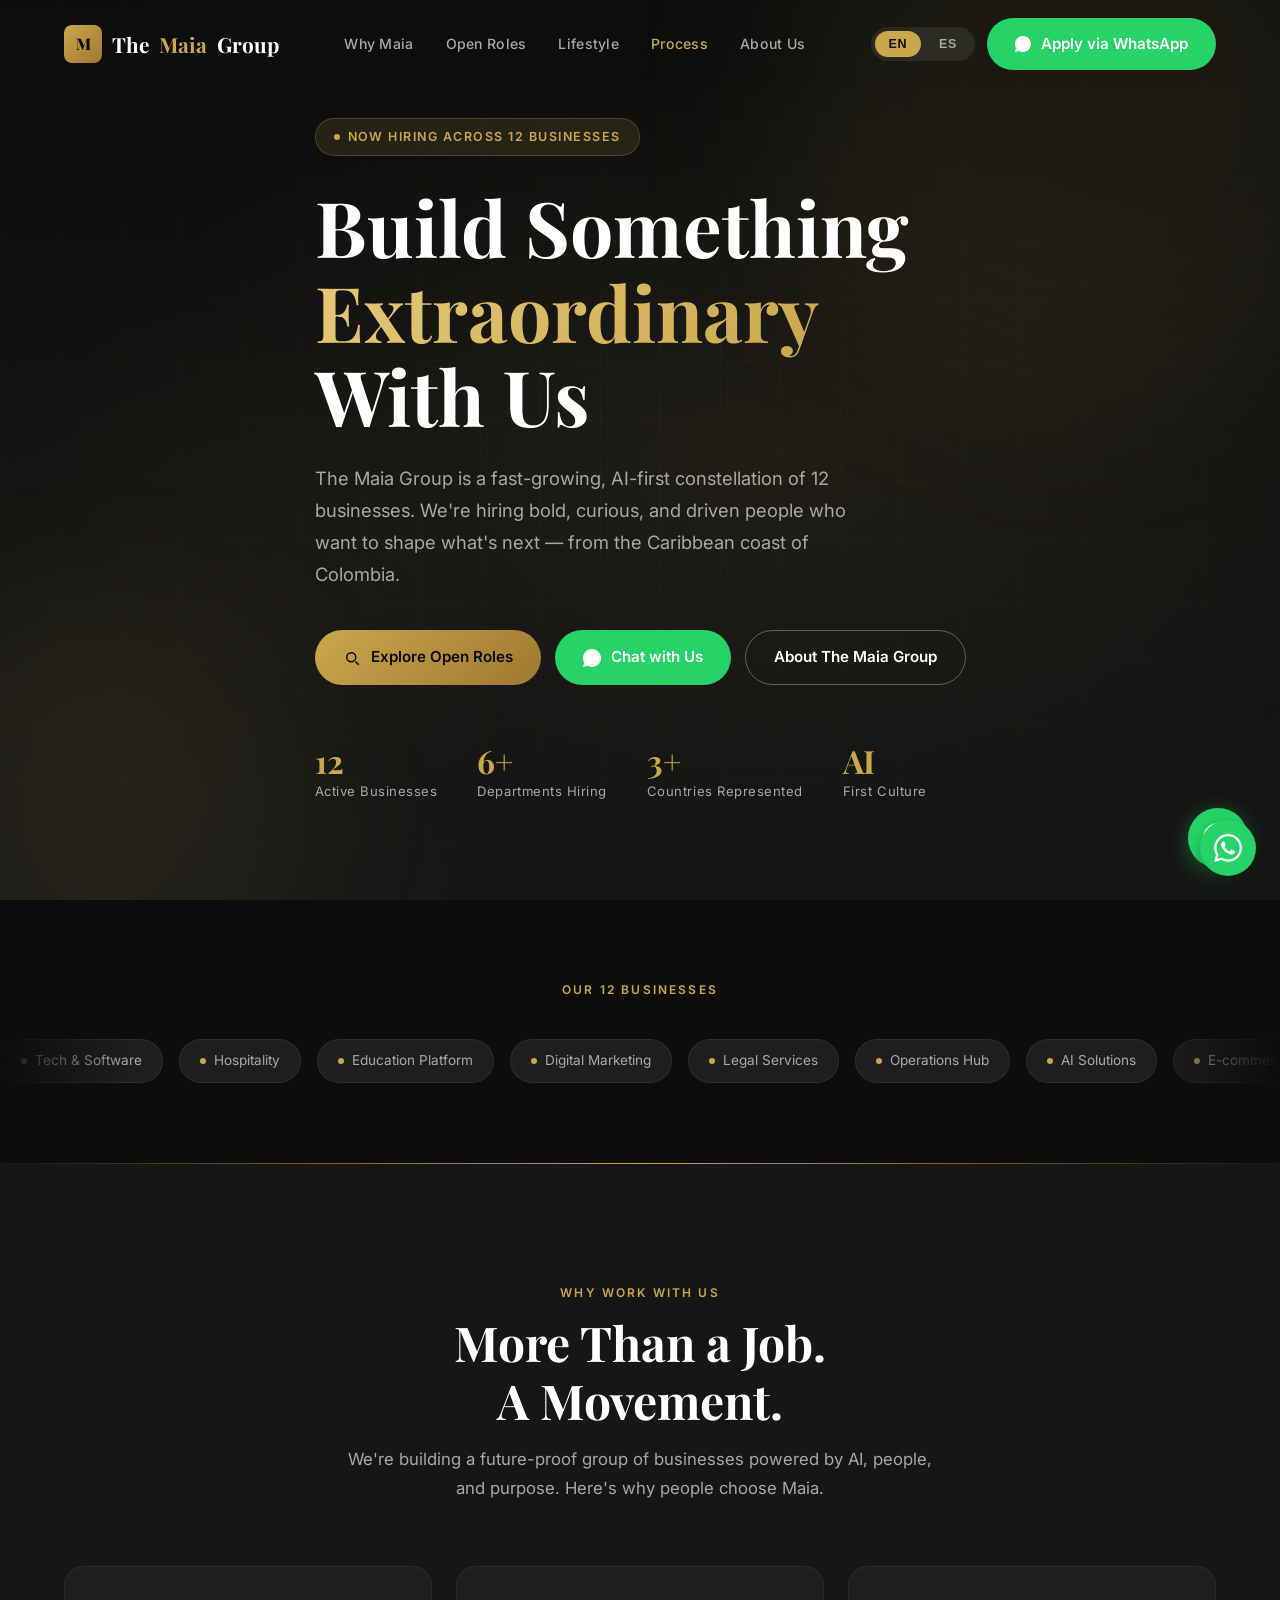
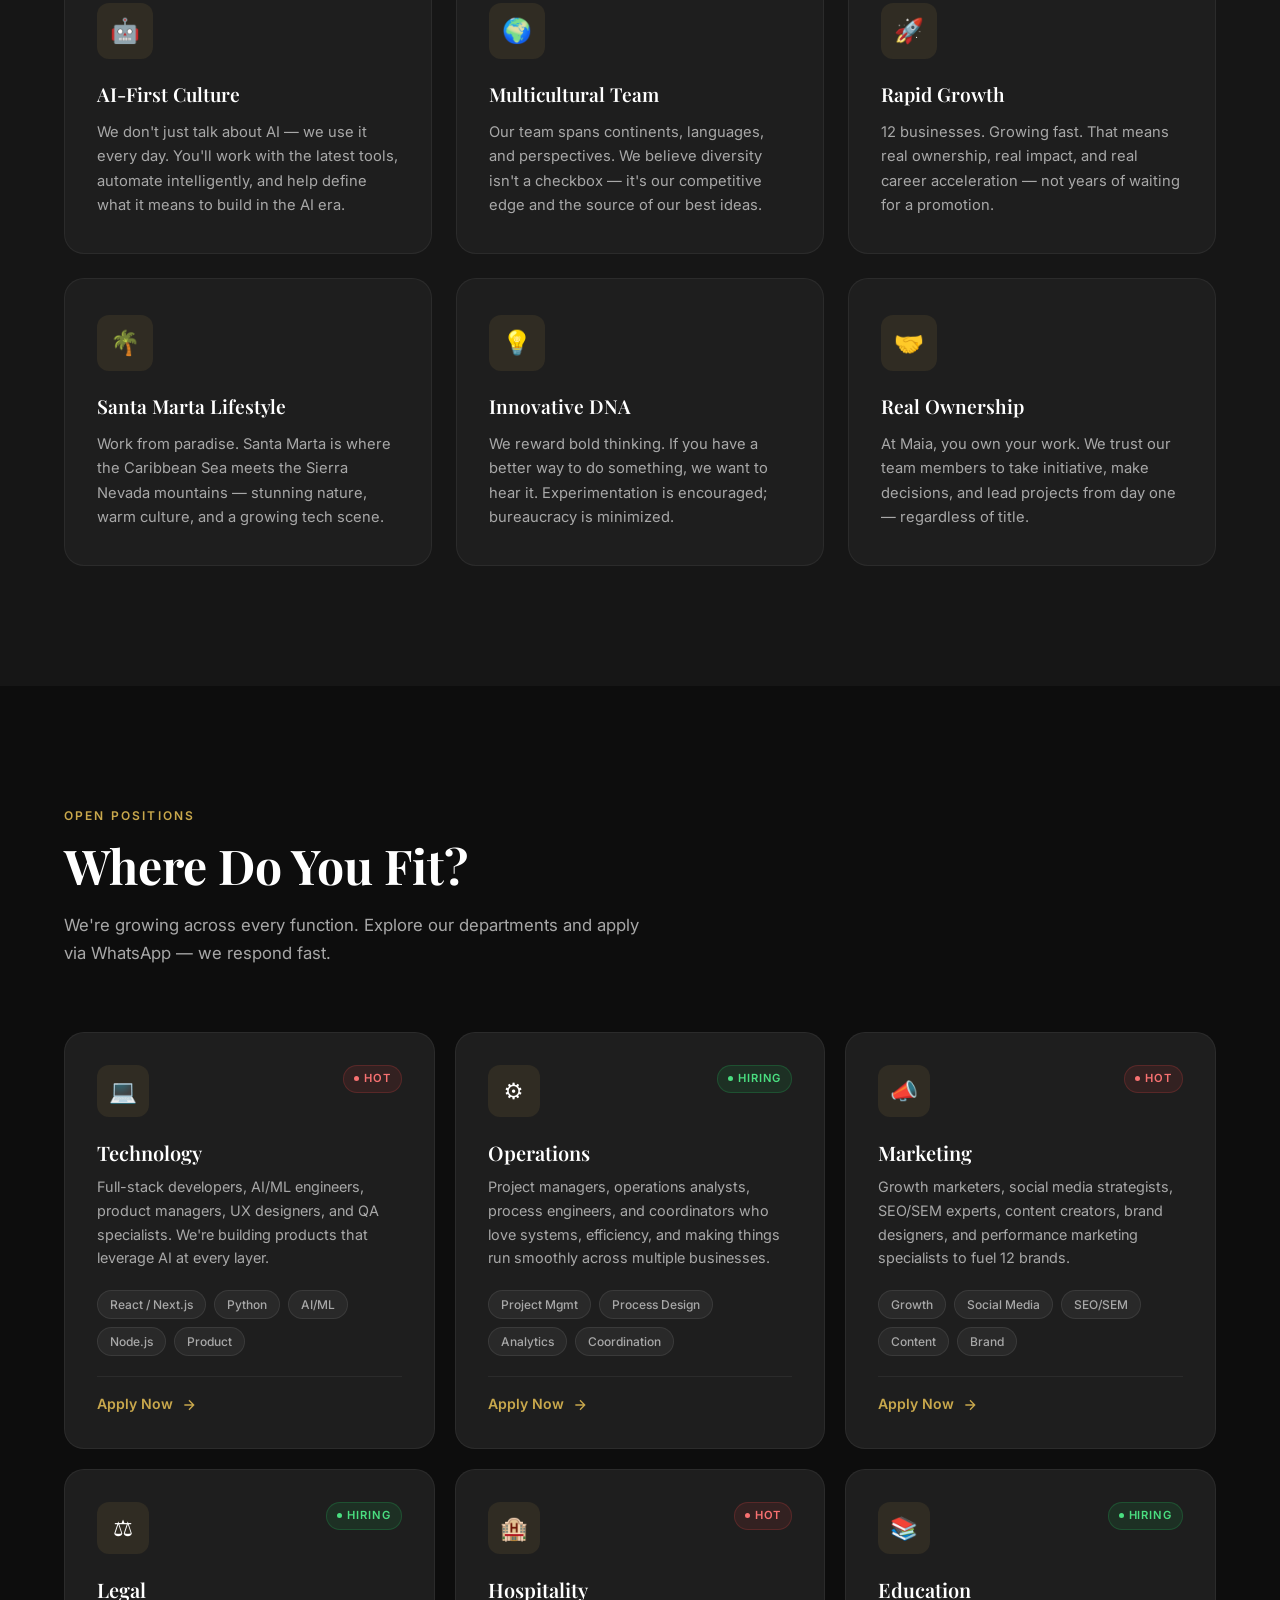
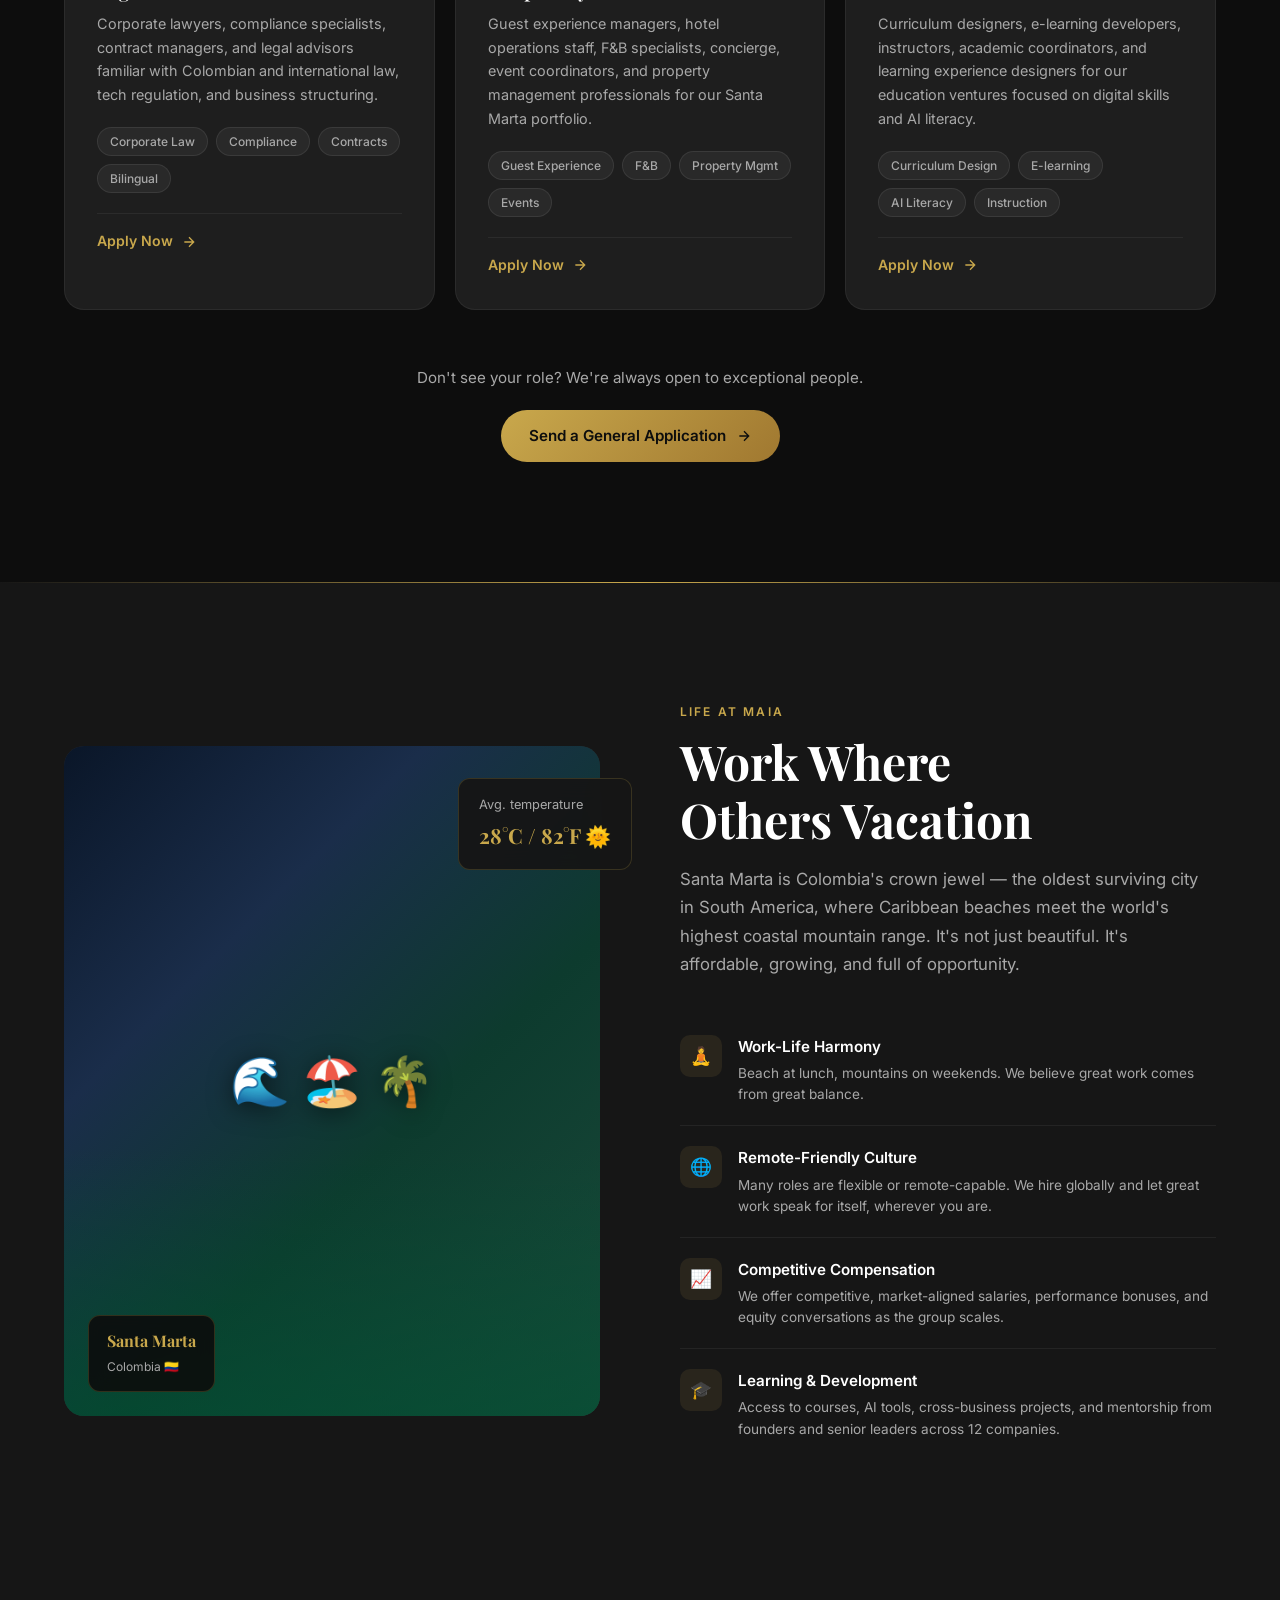
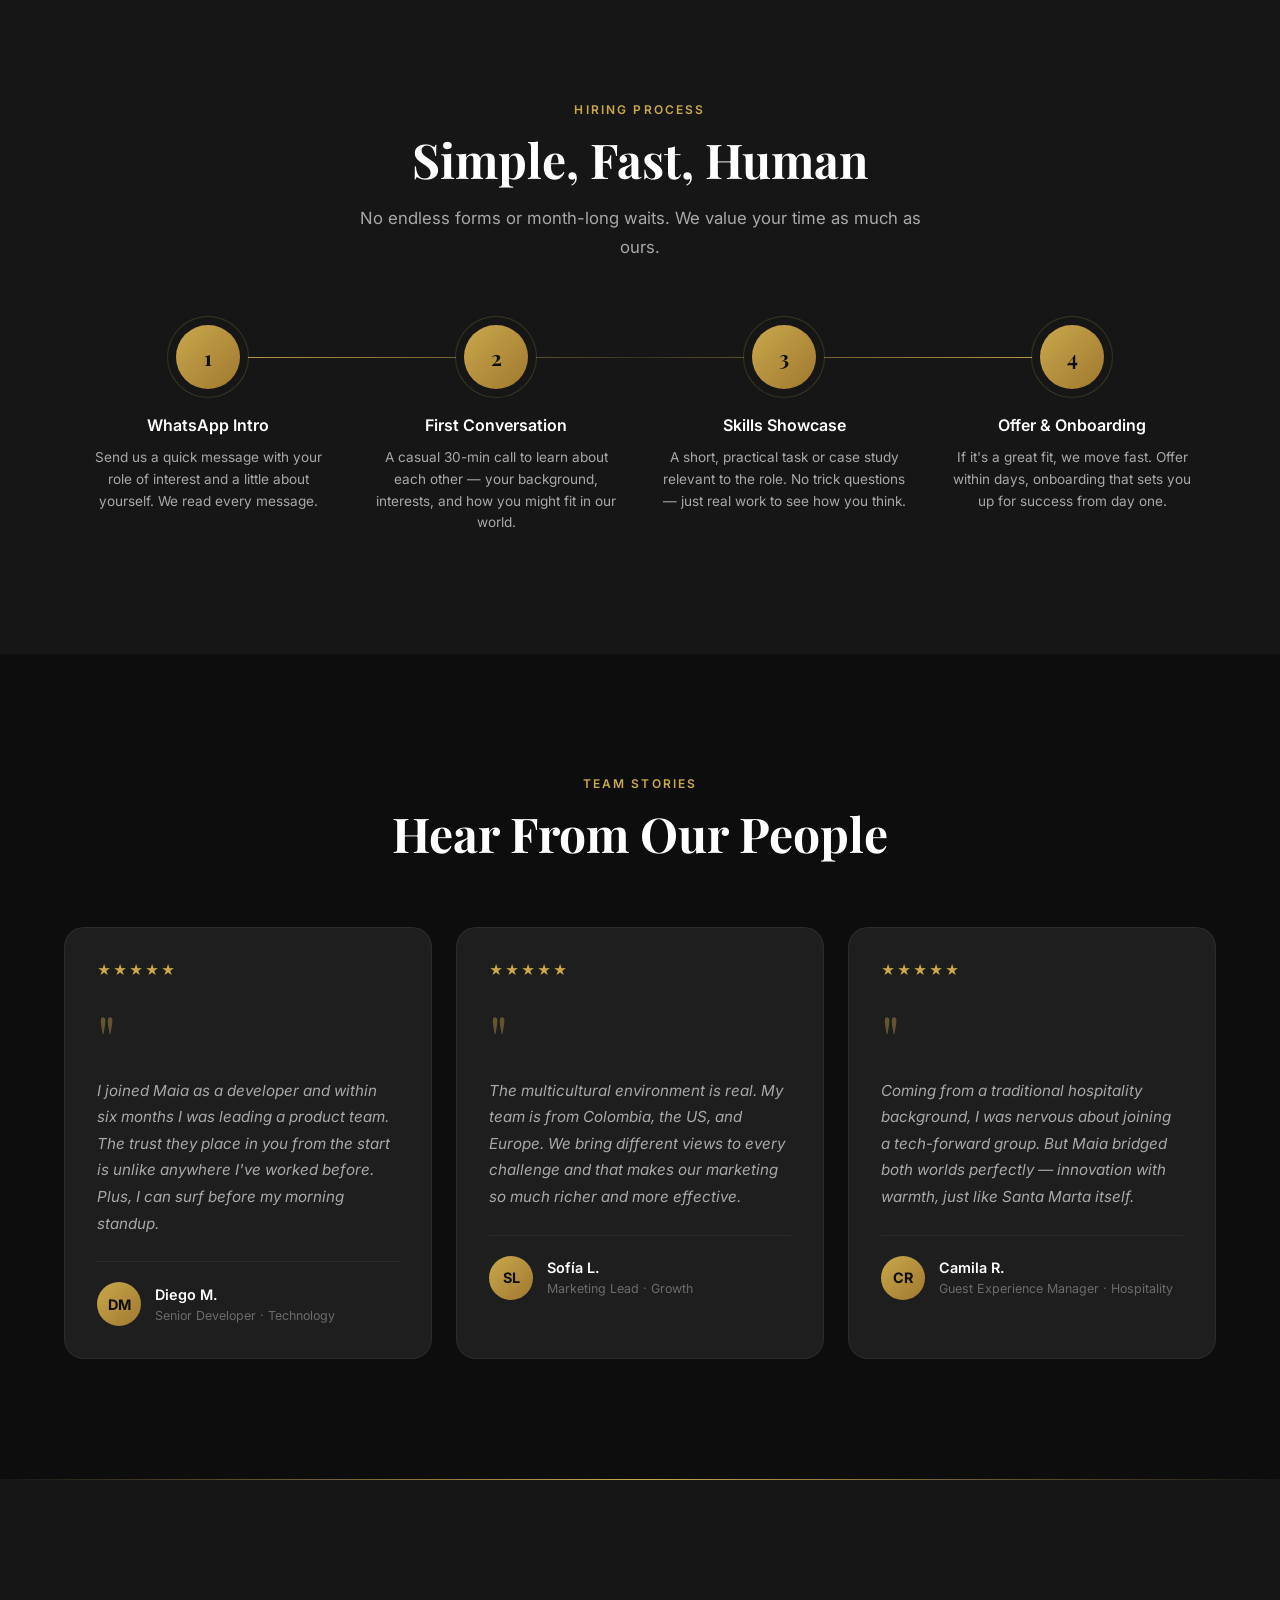
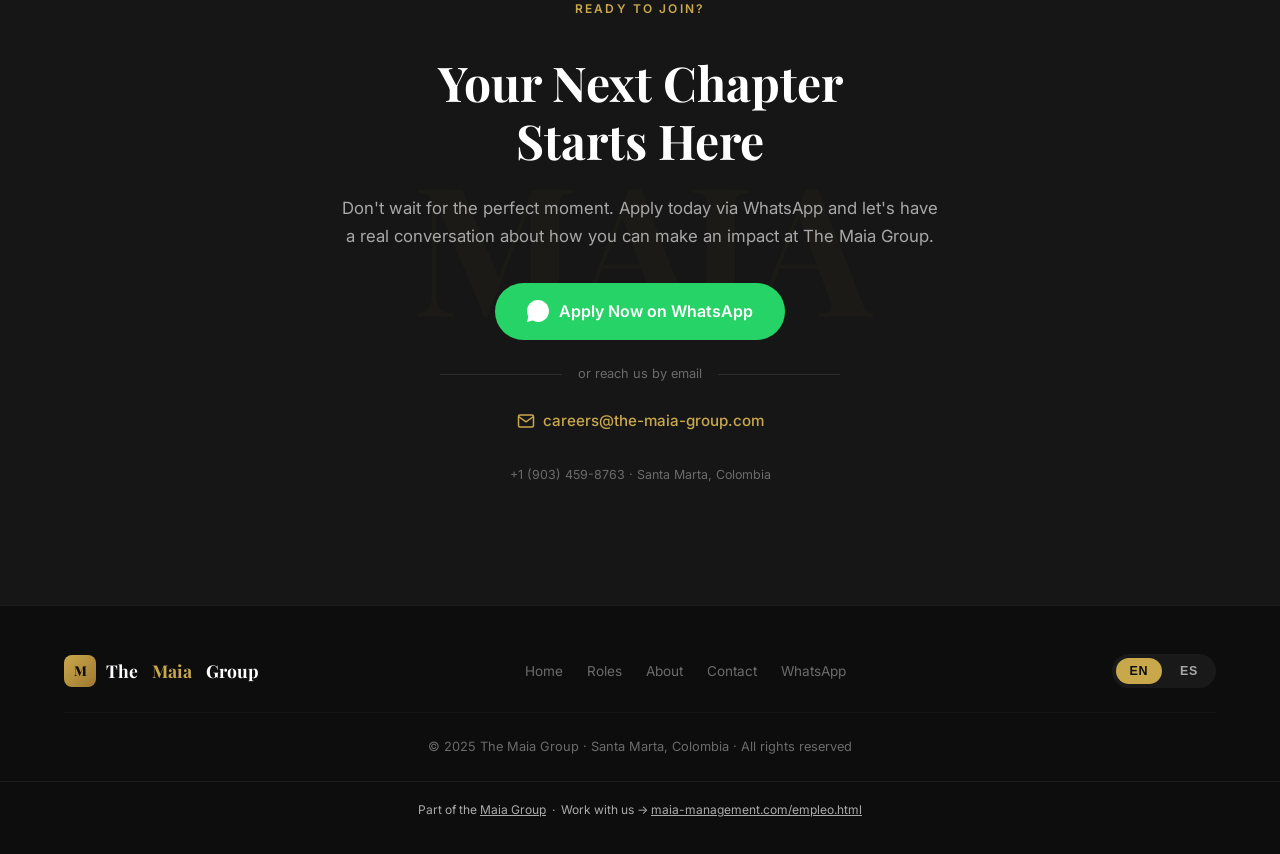
==== commit 0a9eacbe: "SEO: add canonical tags to careers + portfolio; fix markdown code fence artifacts" ====
--- a/careers.html
+++ b/careers.html
@@ -1,7 +1,7 @@
-```html
-<!DOCTYPE html>
+﻿<!DOCTYPE html>
 <html lang="en">
 <head>
+  <link rel="canonical" href="https://the-maia-group.com/careers.html">
   <meta charset="UTF-8" />
   <meta name="viewport" content="width=device-width, initial-scale=1.0" />
   <meta name="description" content="Join The Maia Group — We're hiring across 12 businesses in tech, operations, marketing, legal, hospitality, and education. Apply now and be part of something extraordinary in Santa Marta, Colombia." />
@@ -1388,6 +1388,7 @@
        NAVIGATION
   ======================================== -->
   <header class="nav" id="navbar">
+  <link rel="canonical" href="https://the-maia-group.com/careers.html">
     <div class="container">
       <div class="nav-inner">
         <a href="https://the-maia-group.com" class="nav-logo">
@@ -2230,7 +2231,15 @@
         <span class="es">© 2025 The Maia Group · Santa Marta, Colombia · Todos los derechos reservados</span>
       </p>
     </div>
-  </footer>
+    <!-- Maia Ecosystem Footer Links -->
+  <div style="border-top:1px solid rgba(128,128,128,0.2);margin-top:1.5rem;padding-top:1rem;text-align:center;font-size:0.75rem;opacity:0.65;line-height:2">
+    Part of the <a href="https://maia-management.com" target="_blank" rel="noopener" style="color:inherit;text-decoration:underline">Maia Group</a>
+    &nbsp;·&nbsp;
+    Work with us &rarr; <a href="https://maia-management.com/empleo.html" target="_blank" rel="noopener" style="color:inherit;text-decoration:underline">maia-management.com/empleo.html</a>
+    
+  </div>
+  <!-- /Maia Ecosystem Footer Links -->
+</footer>
 
   <!-- ========================================
        JAVASCRIPT
@@ -2406,5 +2415,4 @@
 </style>
 
 </body>
-</html>
-```+</html>
